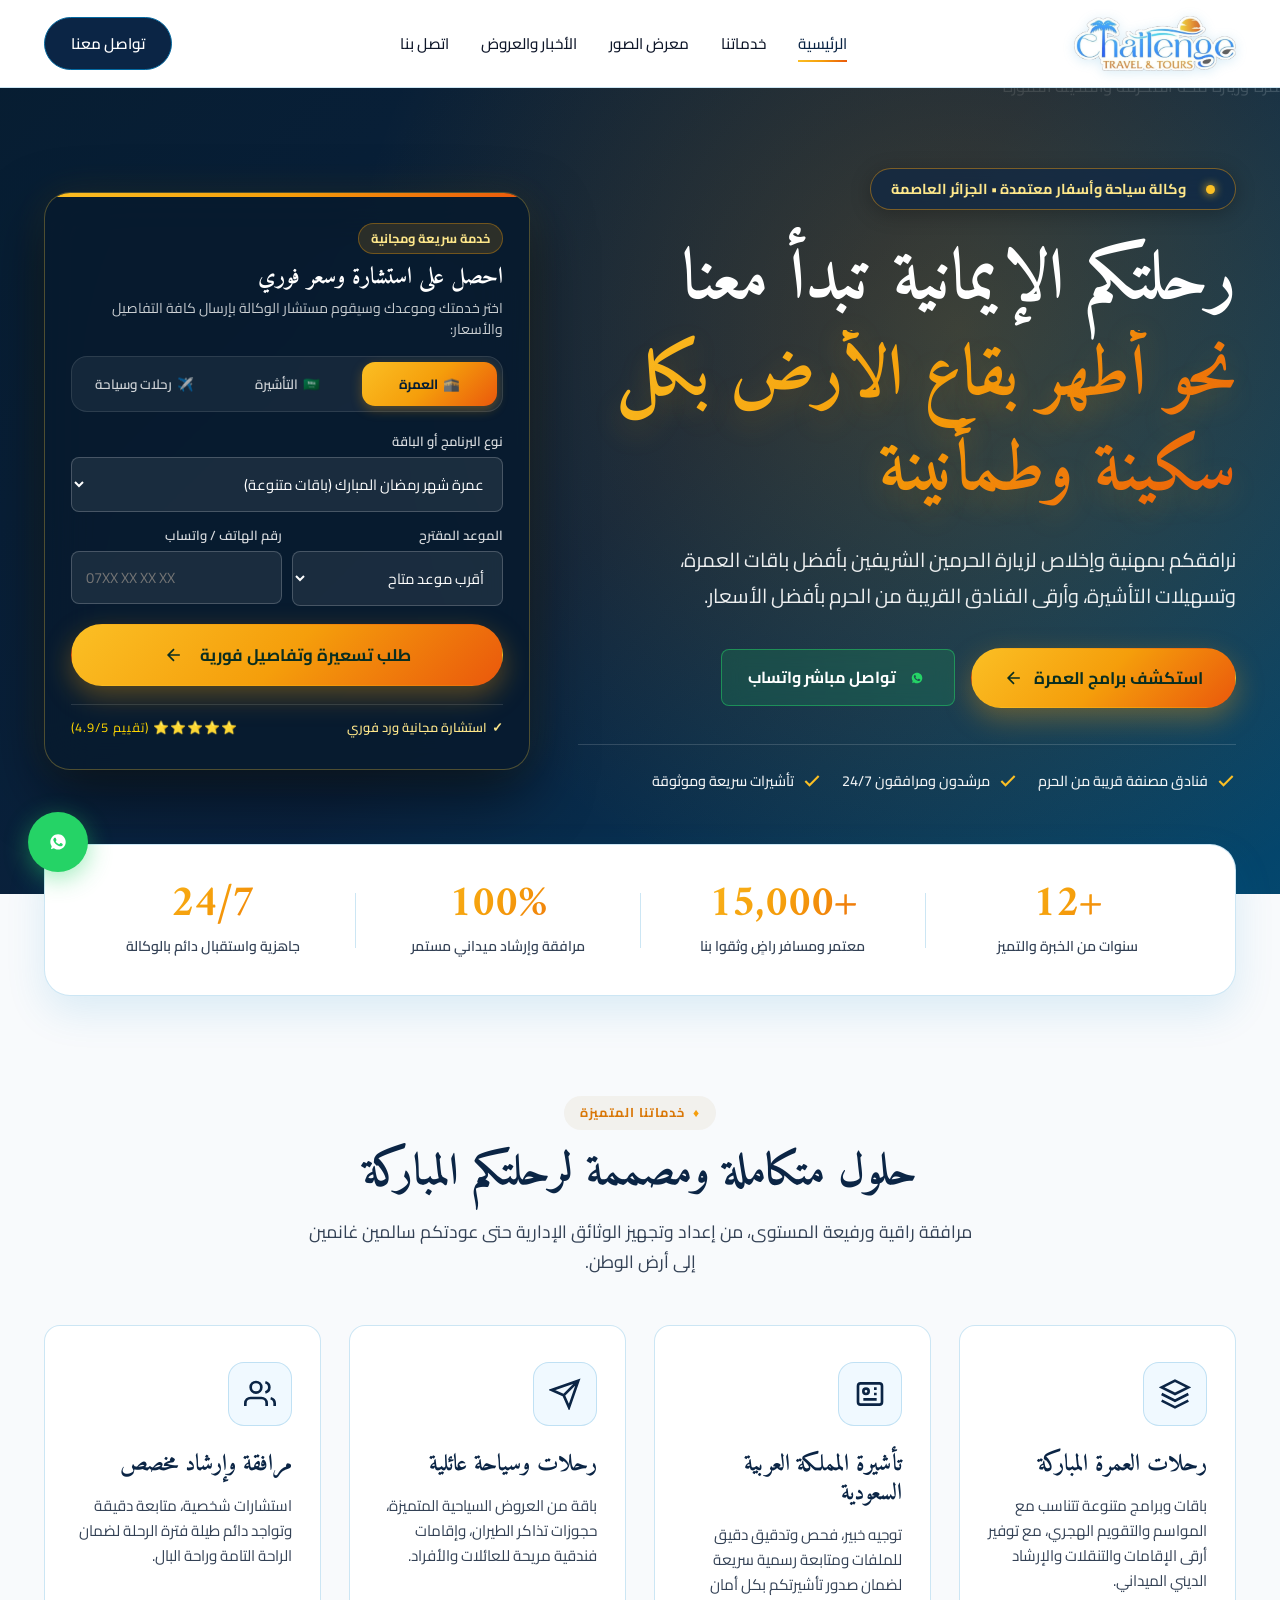
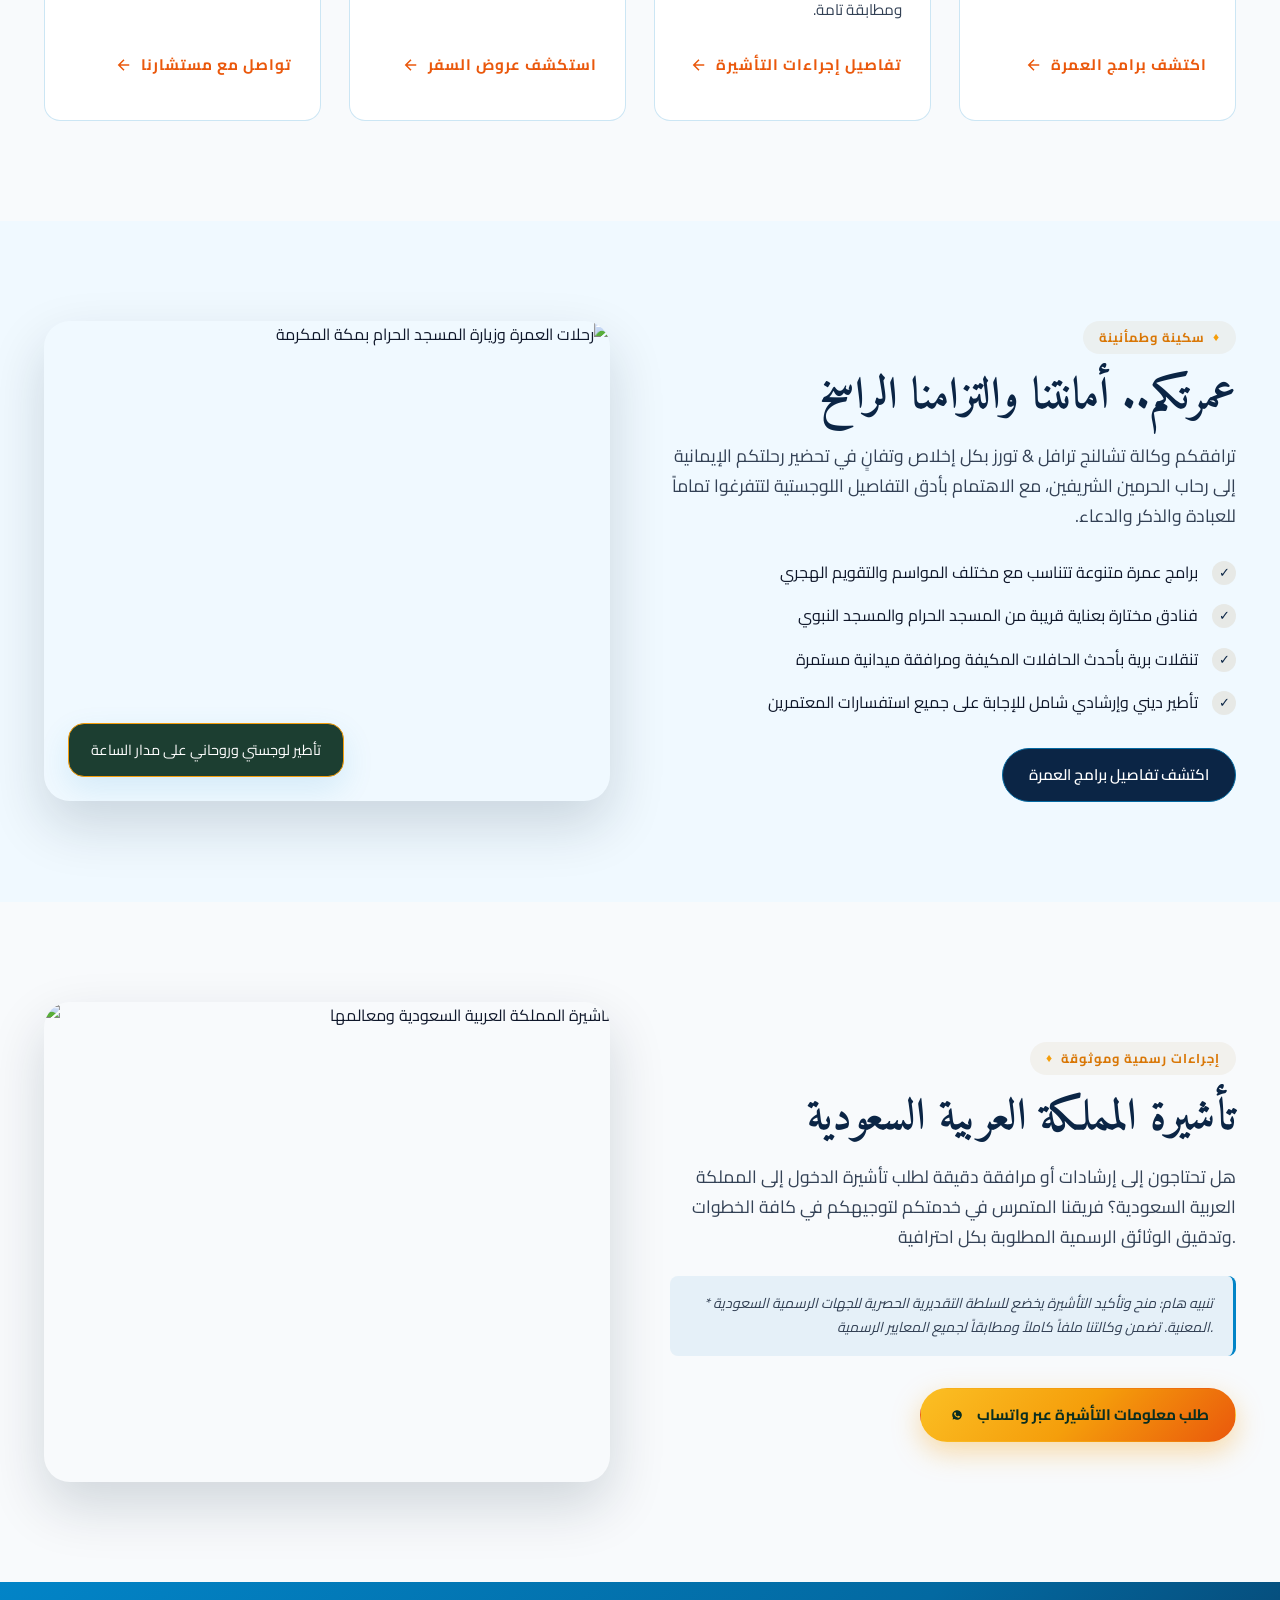
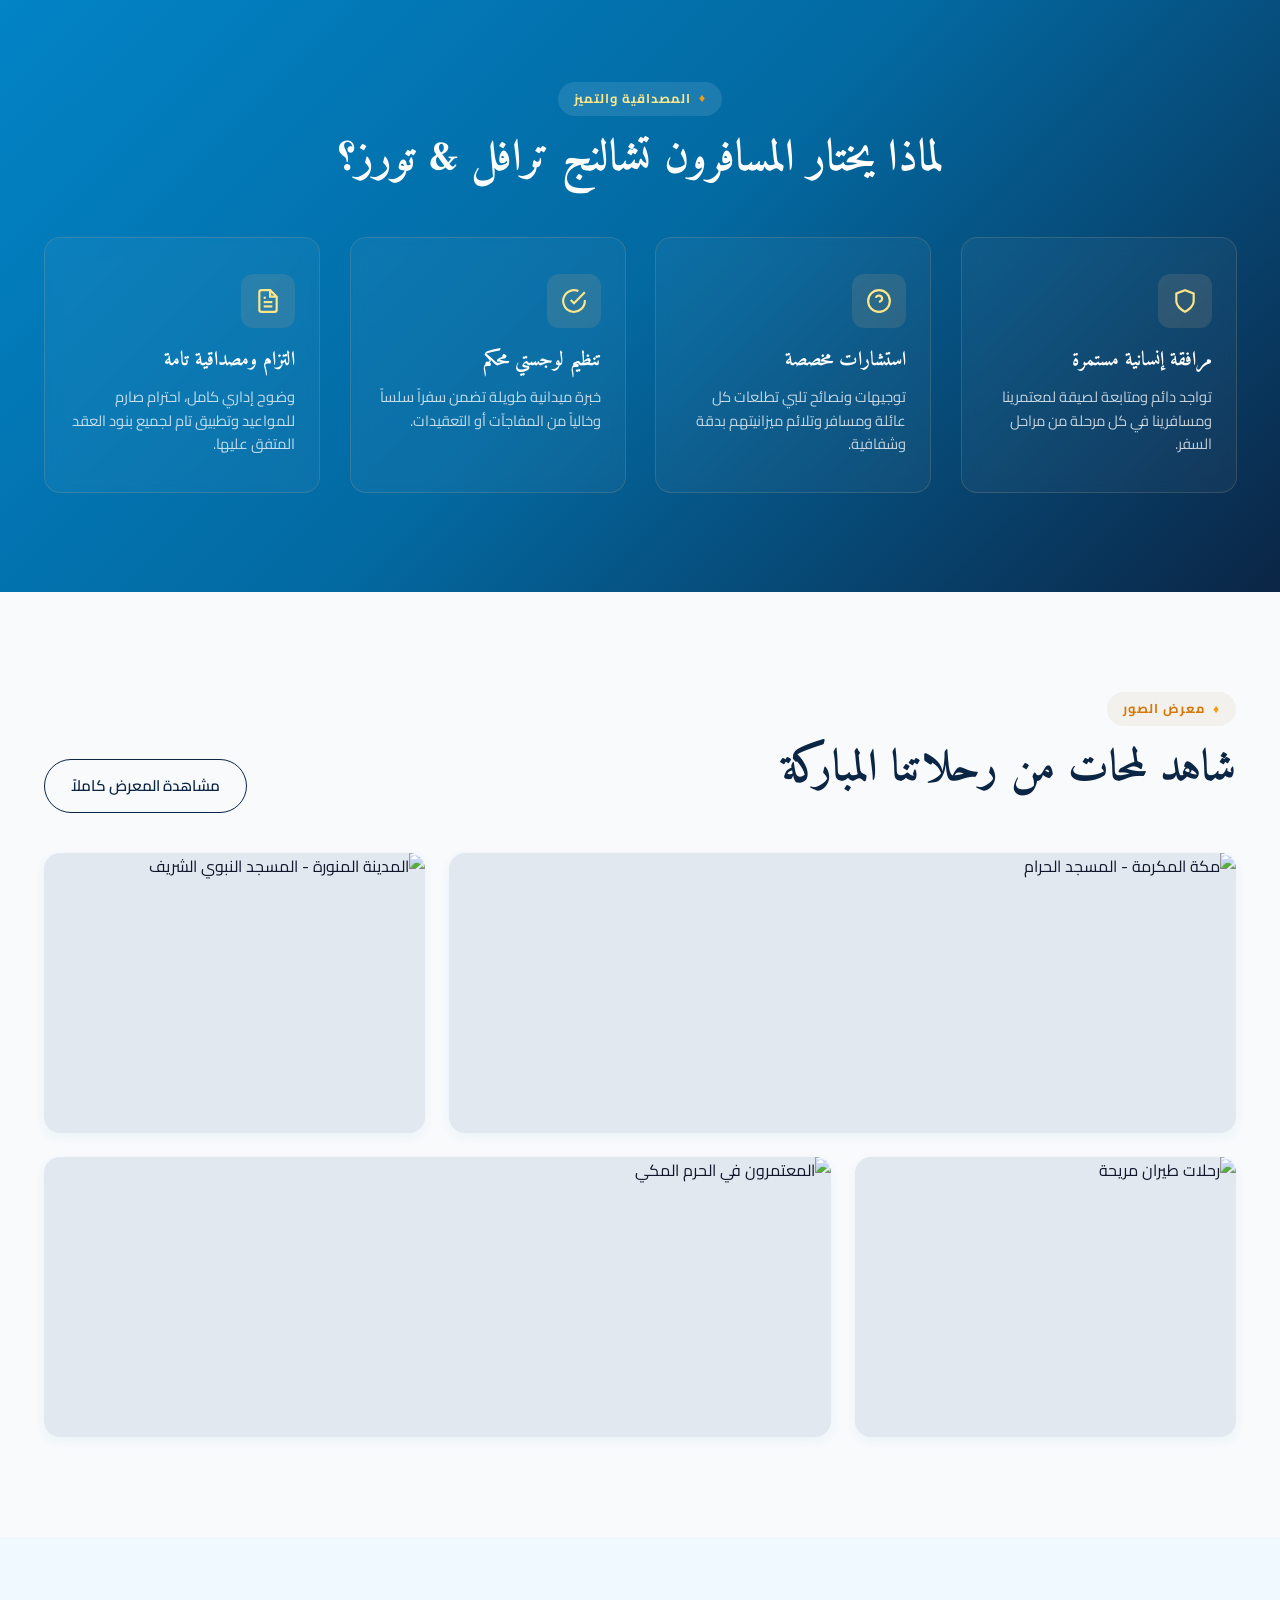
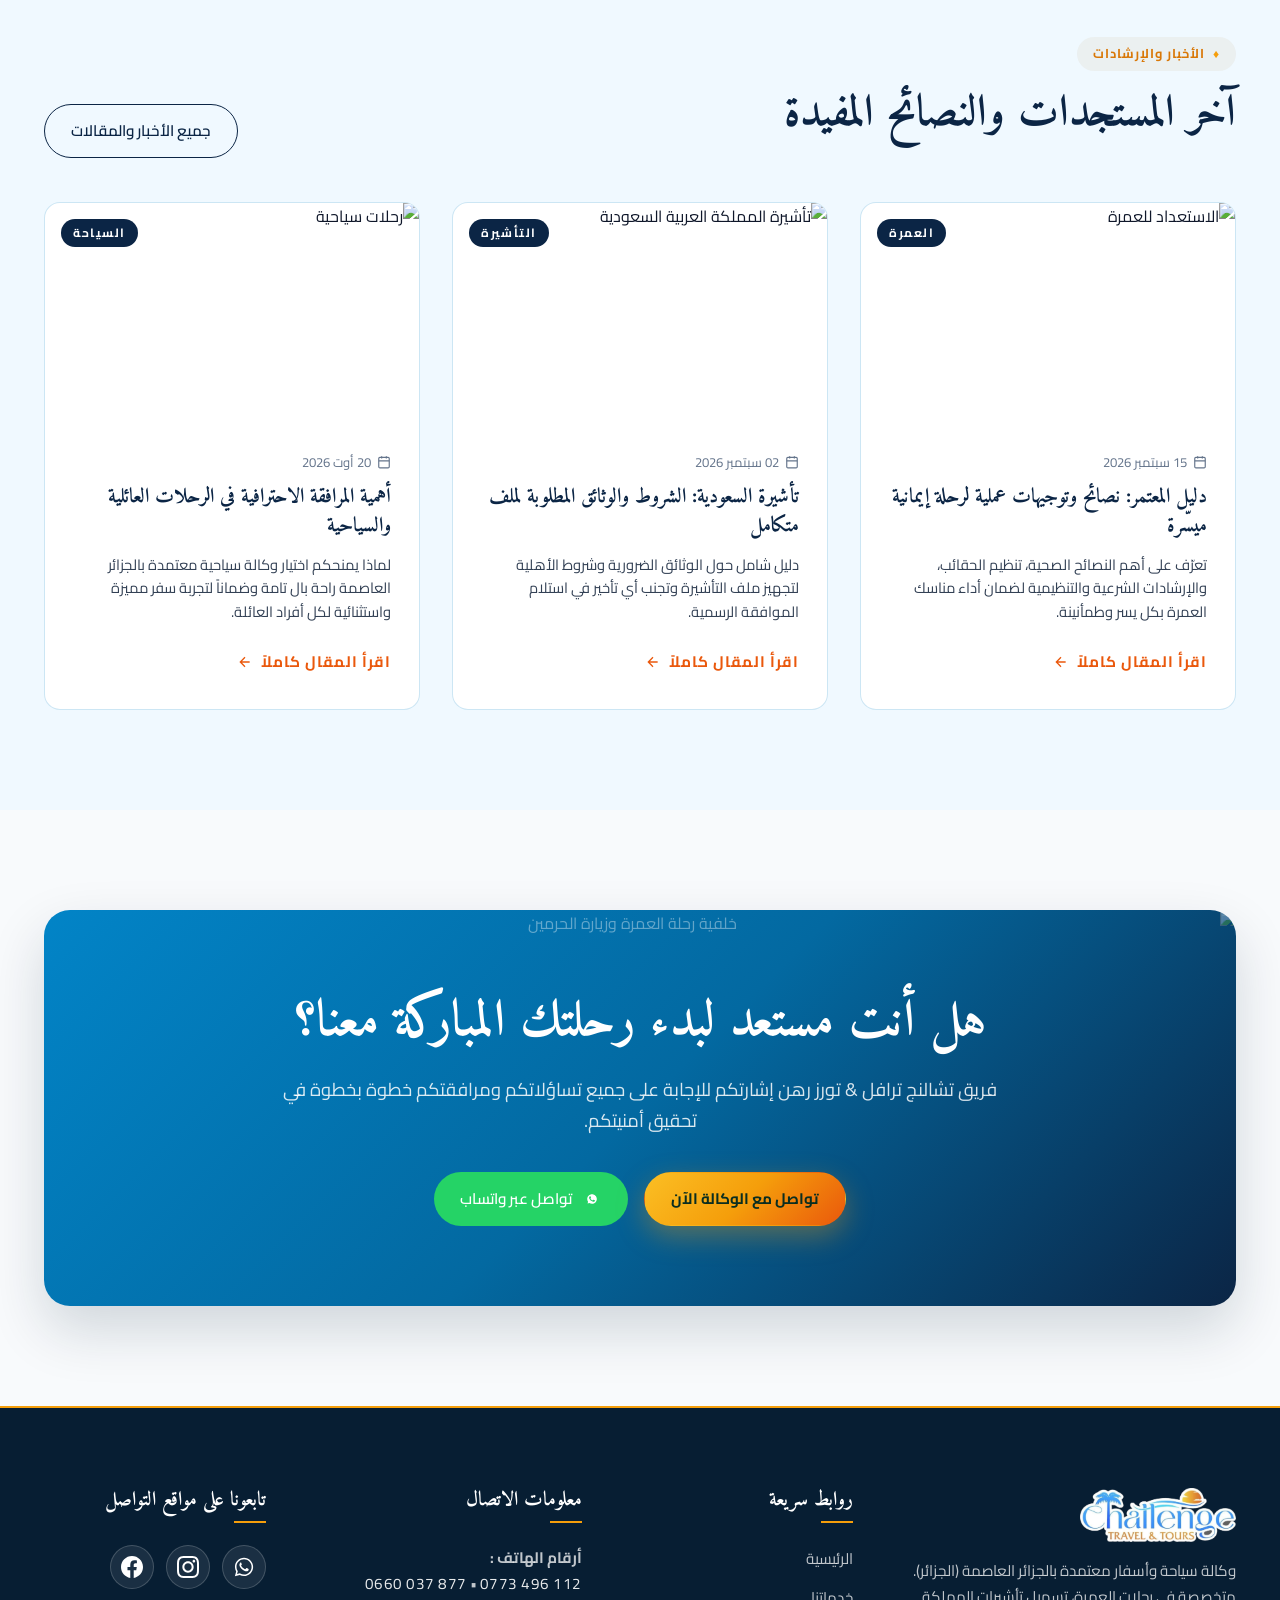
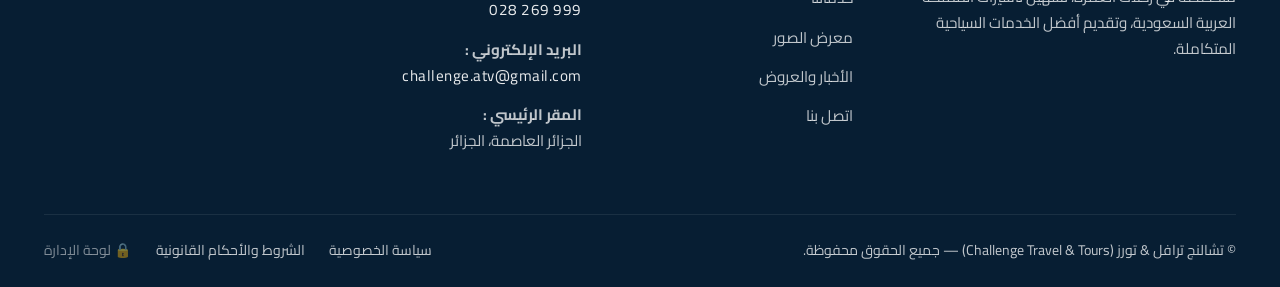
==== index.html @ dd9c31b0 "Deploy Vercel Admin Panel (/admin, /wp-admin) with real-time content synchronization" ====
<!DOCTYPE html>
<html lang="ar" dir="rtl">
<head>
  <meta charset="UTF-8">
  <meta name="viewport" content="width=device-width, initial-scale=1.0">
  <title>تشالنج ترافل & تورز — وكالة سياحة وأسفار بالجزائر العاصمة | برامج العمرة وتأشيرات السعودية</title>
  <meta name="description" content="تشالنج ترافل & تورز : وكالة سياحة وأسفار معتمدة بالجزائر العاصمة (الجزائر). مرافقة متميزة في رحلات العمرة، استخراج وتسهيل تأشيرات المملكة العربية السعودية، وحجوزات السفر والسياحة.">
  <meta name="keywords" content="وكالة سياحة وأسفار الجزائر العاصمة, عمرة الجزائر العاصمة, عمرة الجزائر, فيزا السعودية الجزائر, رحلات العمرة, الحرمين الشريفين, مكة والمدينة">
  
  <!-- Favicon -->
  <link rel="icon" type="image/png" sizes="32x32" href="assets/images/favicon-32.png?v=2">
  <link rel="icon" type="image/png" sizes="192x192" href="assets/images/favicon-192.png?v=2">
  <link rel="icon" type="image/svg+xml" href="assets/images/favicon.svg?v=2">
  <link rel="apple-touch-icon" href="assets/images/apple-touch-icon.png?v=2">
  
  <!-- Open Graph / Meta Social -->
  <meta property="og:type" content="website">
  <meta property="og:title" content="تشالنج ترافل & تورز — وكالة سياحة وأسفار بالجزائر العاصمة | عمرة وتأشيرات">
  <meta property="og:description" content="عمرة مريحة، تأشيرات المملكة العربية السعودية، وحجوزات سفر متكاملة مع مرافقة احترافية وأسعار تنافسية.">
  <meta property="og:image" content="assets/images/logo.png">
  <meta property="og:locale" content="ar_DZ">
  
  <!-- CSS Stylesheet -->
  <link rel="stylesheet" href="assets/css/style.css">

  <!-- Schema.org Structured Data -->
  <script type="application/ld+json">
  {
    "@context": "https://schema.org",
    "@type": "TravelAgency",
    "name": "Challenge Travel & Tours — تشالنج ترافل & تورز",
    "image": "assets/images/logo.png",
    "email": "challenge.atv@gmail.com",
    "telephone": ["+213773496112", "+213660037877", "+21328269999"],
    "address": {
      "@type": "PostalAddress",
      "addressLocality": "الجزائر العاصمة - Alger",
      "addressCountry": "DZ"
    },
    "sameAs": [
      "https://www.facebook.com/Challengetravelandtours",
      "https://www.instagram.com/challenge_travel_medea/"
    ],
    "description": "وكالة سياحة وأسفار بالجزائر العاصمة متخصصة في رحلات العمرة، تأشيرة السعودية والخدمات السياحية المتكاملة."
  }
  </script>
</head>
<body>

  <!-- HEADER STICKY RESPONSIVE (100% ARABE) -->
  <header class="site-header" id="siteHeader">
    <div class="container header-inner">
      <a href="index.html" class="logo-wrapper" aria-label="تشالنج ترافل & تورز - الصفحة الرئيسية">
        <img src="assets/images/logo.png" alt="تشالنج ترافل & تورز" class="logo-img">
      </a>

      <!-- Desktop Nav -->
      <nav class="nav-desktop" aria-label="القائمة الرئيسية">
        <a href="index.html" class="nav-link active">الرئيسية</a>
        <a href="services.html" class="nav-link">خدماتنا</a>
        <a href="galerie.html" class="nav-link">معرض الصور</a>
        <a href="actualites.html" class="nav-link">الأخبار والعروض</a>
        <a href="contact.html" class="nav-link">اتصل بنا</a>
      </nav>

      <!-- Header Actions: CTA -->
      <div class="header-actions">
        <a href="contact.html" class="btn btn-primary">تواصل معنا</a>

        <!-- Burger Toggle Mobile -->
        <button class="burger-btn" aria-label="فتح القائمة" aria-expanded="false">
          <span></span>
          <span></span>
          <span></span>
        </button>
      </div>
    </div>
  </header>

  <!-- MOBILE DRAWER MENU -->
  <aside class="mobile-drawer" aria-label="قائمة الهاتف">
    <ul class="mobile-nav-list">
      <li><a href="index.html" class="mobile-nav-link active">الرئيسية</a></li>
      <li><a href="services.html" class="mobile-nav-link">خدماتنا</a></li>
      <li><a href="galerie.html" class="mobile-nav-link">معرض الصور</a></li>
      <li><a href="actualites.html" class="mobile-nav-link">الأخبار والعروض</a></li>
      <li><a href="contact.html" class="mobile-nav-link">اتصل بنا</a></li>
    </ul>

    <div class="mobile-drawer-footer">
      <a href="contact.html" class="btn btn-gold">طلب استشارة مجانية</a>
      <a href="tel:0773496112" class="btn btn-outline">
        <svg width="18" height="18" viewBox="0 0 24 24" fill="none" stroke="currentColor" stroke-width="2"><path d="M22 16.92v3a2 2 0 0 1-2.18 2 19.79 19.79 0 0 1-8.63-3.07 19.5 19.5 0 0 1-6-6 19.79 19.79 0 0 1-3.07-8.67A2 2 0 0 1 4.11 2h3a2 2 0 0 1 2 1.72 12.84 12.84 0 0 0 .7 2.81 2 2 0 0 1-.45 2.11L8.09 9.91a16 16 0 0 0 6 6l1.27-1.27a2 2 0 0 1 2.11-.45 12.84 12.84 0 0 0 2.81.7A2 2 0 0 1 22 16.92z"/></svg>
        0773 496 112
      </a>
    </div>
  </aside>

  <!-- HERO SECTION SPECTACULAIRE ET ATTRAYANT (100% ARABE) -->
  <section class="hero-section">
    <img src="https://images.unsplash.com/photo-1591604129939-f1efa4d9f7fa?auto=format&fit=crop&w=2000&q=85" alt="عمرة وزيارة مكة المكرمة والمدينة المنورة" class="hero-bg">
    <div class="hero-overlay"></div>
    <div class="container">
      <div class="hero-grid">
        
        <!-- Colonne Texte & Présentation (Droite en RTL) -->
        <div class="hero-content-col">
          <div class="hero-badge">
            <span class="badge-dot"></span>
            <span>وكالة سياحة وأسفار معتمدة • الجزائر العاصمة</span>
          </div>

          <h1 class="hero-title">
            رحلتكم الإيمانية تبدأ معنا<br>
            <span class="hero-title-accent">نحو أطهر بقاع الأرض بكل سكينة وطمأنينة</span>
          </h1>

          <p class="hero-subtitle">
            نرافقكم بمهنية وإخلاص لزيارة الحرمين الشريفين بأفضل باقات العمرة، وتسهيلات التأشيرة، وأرقى الفنادق القريبة من الحرم بأفضل الأسعار.
          </p>

          <div class="hero-cta-group">
            <a href="#omraHighlight" class="btn btn-gold" style="font-size: 1.05rem; padding: 15px 32px;">
              <span>استكشف برامج العمرة</span>
              <svg width="20" height="20" viewBox="0 0 24 24" fill="none" stroke="currentColor" stroke-width="2" style="transform: rotate(180deg);"><path d="M5 12h14M12 5l7 7-7 7"/></svg>
            </a>
            
            <a href="https://wa.me/213773496112?text=%D8%A7%D9%84%D8%B3%D9%84%D8%A7%D9%85%20%D8%B9%D9%84%D9%8A%D9%83%D9%85%D8%8C%20%D8%A3%D8%B1%D8%BA%D8%A8%20%D9%81%D9%8A%20%D8%A7%D9%84%D8%A7%D8%B3%D8%AA%D9%81%D8%B3%D8%A7%D8%B1%20%D8%B9%D9%86%20%D8%B9%D8%B1%D9%88%D8%B6%20%D9%88%D8%A8%D8%B1%D8%A7%D9%85%D8%AC%20%D8%A7%D9%84%D8%B9%D9%85%D8%B1%D8%A9" target="_blank" rel="noopener" class="btn-whatsapp-elegant">
              <svg width="22" height="22" viewBox="0 0 24 24" fill="currentColor"><path d="M12.031 6.172c-3.181 0-5.767 2.586-5.768 5.766-.001 1.298.38 2.27 1.019 3.287l-.582 2.128 2.182-.573c.978.58 1.911.928 3.145.929 3.178 0 5.767-2.587 5.768-5.766.001-3.187-2.575-5.77-5.764-5.771zm3.392 8.244c-.144.405-.837.774-1.17.824-.299.045-.677.063-1.092-.069-.252-.08-.575-.187-.988-.365-1.739-.751-2.874-2.502-2.961-2.617-.087-.116-.708-.94-.708-1.793s.448-1.273.607-1.446c.159-.173.346-.217.462-.217l.332.007c.107.005.249-.041.39.298.144.347.491 1.2.534 1.287.043.087.072.188.014.304-.058.116-.087.188-.173.289l-.26.304c-.087.086-.177.18-.076.354.101.174.449.741.964 1.201.662.591 1.221.774 1.394.86.174.086.275.072.376-.043.101-.116.433-.506.549-.68.116-.173.231-.144.39-.086s1.011.477 1.184.564.289.13.332.202c.043.073.043.419-.101.824z"/></svg>
              <span>تواصل مباشر واتساب</span>
            </a>
          </div>

          <!-- مزايا فورية في الهيرو -->
          <div class="hero-features-row">
            <div class="hero-feature-item">
              <svg width="20" height="20" viewBox="0 0 24 24" fill="none" stroke="currentColor" stroke-width="2.5"><polyline points="20 6 9 17 4 12"/></svg>
              <span>فنادق مصنفة قريبة من الحرم</span>
            </div>
            <div class="hero-feature-item">
              <svg width="20" height="20" viewBox="0 0 24 24" fill="none" stroke="currentColor" stroke-width="2.5"><polyline points="20 6 9 17 4 12"/></svg>
              <span>مرشدون ومرافقون 24/7</span>
            </div>
            <div class="hero-feature-item">
              <svg width="20" height="20" viewBox="0 0 24 24" fill="none" stroke="currentColor" stroke-width="2.5"><polyline points="20 6 9 17 4 12"/></svg>
              <span>تأشيرات سريعة وموثوقة</span>
            </div>
          </div>
        </div>

        <!-- Colonne Carte Interactive & Utile (Gauche en RTL) -->
        <div class="hero-card-col">
          <div class="hero-card-booking">
            <div class="hero-card-header">
              <span class="hero-card-badge">خدمة سريعة ومجانية</span>
              <h3 class="hero-card-title">احصل على استشارة وسعر فوري</h3>
              <p class="hero-card-desc">اختر خدمتك وموعدك وسيقوم مستشار الوكالة بإرسال كافة التفاصيل والأسعار:</p>
            </div>

            <!-- Onglets de Services (Pills) -->
            <div class="hero-service-tabs" role="tablist">
              <button type="button" class="hero-tab-pill active" data-service="omra">
                <span>🕋</span> العمرة
              </button>
              <button type="button" class="hero-tab-pill" data-service="visa">
                <span>🇸🇦</span> التأشيرة
              </button>
              <button type="button" class="hero-tab-pill" data-service="travel">
                <span>✈️</span> رحلات وسياحة
              </button>
            </div>

            <!-- Formulaire Interactif et Utile -->
            <div class="hero-form-fields">
              <div class="hero-field-group">
                <label for="heroPackageSelect">نوع البرنامج أو الباقة</label>
                <select id="heroPackageSelect" class="hero-field-select">
                  <option value="عمرة شهر رمضان المبارك">عمرة شهر رمضان المبارك (باقات متنوعة)</option>
                  <option value="عمرة رجب وشعبان">عمرة رجب وشعبان (المولد والمناسبات)</option>
                  <option value="عمرة اقتصادية مباشرة">عمرة اقتصادية مباشرة ومريحة</option>
                  <option value="عمرة VIP فنادق 5 نجوم">عمرة VIP فنادق 5 نجوم مطلة على الحرم</option>
                </select>
              </div>

              <div class="hero-fields-row">
                <div class="hero-field-group">
                  <label for="heroPeriodSelect">الموعد المقترح</label>
                  <select id="heroPeriodSelect" class="hero-field-select">
                    <option value="أقرب رحلة متاحة">أقرب موعد متاح</option>
                    <option value="خلال هذا الشهر">خلال هذا الشهر</option>
                    <option value="الشهر القادم">الشهر القادم</option>
                    <option value="تاريخ مخصص">تاريخ مخصص لاحقاً</option>
                  </select>
                </div>

                <div class="hero-field-group">
                  <label for="heroPhoneInput">رقم الهاتف / واتساب</label>
                  <input type="tel" id="heroPhoneInput" class="hero-field-input" placeholder="07XX XX XX XX" dir="ltr">
                </div>
              </div>

              <button type="button" id="heroSubmitBtn" class="btn btn-gold" style="width: 100%; font-size: 1.05rem; padding: 14px; font-weight: 700; margin-top: 6px;">
                <span>طلب تسعيرة وتفاصيل فورية</span>
                <svg width="20" height="20" viewBox="0 0 24 24" fill="none" stroke="currentColor" stroke-width="2" style="transform: rotate(180deg); margin-right: 6px;"><path d="M5 12h14M12 5l7 7-7 7"/></svg>
              </button>
            </div>

            <!-- Garanties de confiance -->
            <div class="hero-guarantee-strip">
              <div class="hero-guarantee-item">
                <span>✓</span> استشارة مجانية ورد فوري
              </div>
              <div class="hero-guarantee-stars">
                ⭐⭐⭐⭐⭐ <span>(تقييم 4.9/5)</span>
              </div>
            </div>
          </div>
        </div>

      </div>
    </div>
  </section>

  <!-- BANDEAU STATISTIQUES DYNAMIQUE -->
  <div class="container" style="position: relative; z-index: 10;">
    <div class="stats-strip reveal">
      <div class="stat-item">
        <div class="stat-number" data-target="12" data-prefix="+">0</div>
        <div class="stat-label">سنوات من الخبرة والتميز</div>
      </div>
      <div class="stat-item">
        <div class="stat-number" data-target="15000" data-prefix="+">0</div>
        <div class="stat-label">معتمر ومسافر راضٍ وثقوا بنا</div>
      </div>
      <div class="stat-item">
        <div class="stat-number" data-target="100" data-suffix="%">0</div>
        <div class="stat-label">مرافقة وإرشاد ميداني مستمر</div>
      </div>
      <div class="stat-item">
        <div class="stat-number" data-target="24" data-suffix="/7">0</div>
        <div class="stat-label">جاهزية واستقبال دائم بالوكالة</div>
      </div>
    </div>
  </div>

  <!-- SECTION NOS SERVICES -->
  <section class="section-py" id="servicesSection">
    <div class="container">
      <div style="text-align: center; max-width: 720px; margin: 0 auto;">
        <span class="heading-tag">خدماتنا المتميزة</span>
        <h2 class="section-title">حلول متكاملة ومصممة لرحلتكم المباركة</h2>
        <p class="section-desc" style="margin: 0 auto;">
          مرافقة راقية ورفيعة المستوى، من إعداد وتجهيز الوثائق الإدارية حتى عودتكم سالمين غانمين إلى أرض الوطن.
        </p>
      </div>

      <div class="services-grid">
        <!-- Carte 1 : Omra -->
        <article class="service-card">
          <div class="service-icon-box">
            <svg width="32" height="32" viewBox="0 0 24 24" fill="none" stroke="currentColor" stroke-width="2"><path d="M12 2L2 7l10 5 10-5-10-5zM2 17l10 5 10-5M2 12l10 5 10-5"/></svg>
          </div>
          <h3 class="service-title">رحلات العمرة المباركة</h3>
          <p class="service-desc">
            باقات وبرامج متنوعة تتناسب مع المواسم والتقويم الهجري، مع توفير أرقى الإقامات والتنقلات والإرشاد الديني الميداني.
          </p>
          <a href="services.html#omra" class="service-link">
            <span>اكتشف برامج العمرة</span>
            <svg width="18" height="18" viewBox="0 0 24 24" fill="none" stroke="currentColor" stroke-width="2" style="transform: rotate(180deg);"><path d="M5 12h14M12 5l7 7-7 7"/></svg>
          </a>
        </article>

        <!-- Carte 2 : Visa Arabie Saoudite -->
        <article class="service-card">
          <div class="service-icon-box">
            <svg width="32" height="32" viewBox="0 0 24 24" fill="none" stroke="currentColor" stroke-width="2"><rect x="3" y="4" width="18" height="16" rx="2"/><circle cx="9" cy="10" r="2"/><line x1="15" y1="8" x2="17" y2="8"/><line x1="15" y1="12" x2="17" y2="12"/><line x1="7" y1="16" x2="17" y2="16"/></svg>
          </div>
          <h3 class="service-title">تأشيرة المملكة العربية السعودية</h3>
          <p class="service-desc">
            توجيه خبير، فحص وتدقيق دقيق للملفات ومتابعة رسمية سريعة لضمان صدور تأشيرتكم بكل أمان ومطابقة تامة.
          </p>
          <a href="services.html#visa" class="service-link">
            <span>تفاصيل إجراءات التأشيرة</span>
            <svg width="18" height="18" viewBox="0 0 24 24" fill="none" stroke="currentColor" stroke-width="2" style="transform: rotate(180deg);"><path d="M5 12h14M12 5l7 7-7 7"/></svg>
          </a>
        </article>

        <!-- Carte 3 : Voyages -->
        <article class="service-card">
          <div class="service-icon-box">
            <svg width="32" height="32" viewBox="0 0 24 24" fill="none" stroke="currentColor" stroke-width="2"><path d="M22 2L11 13M22 2l-7 20-4-9-9-4 20-7z"/></svg>
          </div>
          <h3 class="service-title">رحلات وسياحة عائلية</h3>
          <p class="service-desc">
            باقة من العروض السياحية المتميزة، حجوزات تذاكر الطيران، وإقامات فندقية مريحة للعائلات والأفراد.
          </p>
          <a href="services.html#voyages" class="service-link">
            <span>استكشف عروض السفر</span>
            <svg width="18" height="18" viewBox="0 0 24 24" fill="none" stroke="currentColor" stroke-width="2" style="transform: rotate(180deg);"><path d="M5 12h14M12 5l7 7-7 7"/></svg>
          </a>
        </article>

        <!-- Carte 4 : Accompagnement -->
        <article class="service-card">
          <div class="service-icon-box">
            <svg width="32" height="32" viewBox="0 0 24 24" fill="none" stroke="currentColor" stroke-width="2"><path d="M17 21v-2a4 4 0 0 0-4-4H5a4 4 0 0 0-4 4v2"/><circle cx="9" cy="7" r="4"/><path d="M23 21v-2a4 4 0 0 0-3-3.87M16 3.13a4 4 0 0 1 0 7.75"/></svg>
          </div>
          <h3 class="service-title">مرافقة وإرشاد مخصص</h3>
          <p class="service-desc">
            استشارات شخصية، متابعة دقيقة وتواجد دائم طيلة فترة الرحلة لضمان الراحة التامة وراحة البال.
          </p>
          <a href="contact.html" class="service-link">
            <span>تواصل مع مستشارنا</span>
            <svg width="18" height="18" viewBox="0 0 24 24" fill="none" stroke="currentColor" stroke-width="2" style="transform: rotate(180deg);"><path d="M5 12h14M12 5l7 7-7 7"/></svg>
          </a>
        </article>
      </div>
    </div>
  </section>

  <!-- SECTION OMRA DÉDIÉE -->
  <section class="section-py" style="background-color: var(--bg-cream);" id="omraHighlight">
    <div class="container">
      <div class="feature-split">
        <div class="feature-content">
          <span class="heading-tag">سكينة وطمأنينة</span>
          <h2 class="section-title">عمرتكم.. أمانتنا والتزامنا الراسخ</h2>
          <p class="section-desc">
            ترافقكم وكالة تشالنج ترافل & تورز بكل إخلاص وتفانٍ في تحضير رحلتكم الإيمانية إلى رحاب الحرمين الشريفين، مع الاهتمام بأدق التفاصيل اللوجستية لتتفرغوا تماماً للعبادة والذكر والدعاء.
          </p>
          <div class="feature-list">
            <div class="feature-item">
              <div class="feature-item-icon">✓</div>
              <span>برامج عمرة متنوعة تتناسب مع مختلف المواسم والتقويم الهجري</span>
            </div>
            <div class="feature-item">
              <div class="feature-item-icon">✓</div>
              <span>فنادق مختارة بعناية قريبة من المسجد الحرام والمسجد النبوي</span>
            </div>
            <div class="feature-item">
              <div class="feature-item-icon">✓</div>
              <span>تنقلات برية بأحدث الحافلات المكيفة ومرافقة ميدانية مستمرة</span>
            </div>
            <div class="feature-item">
              <div class="feature-item-icon">✓</div>
              <span>تأطير ديني وإرشادي شامل للإجابة على جميع استفسارات المعتمرين</span>
            </div>
          </div>
          <div style="margin-top: 32px;">
            <a href="services.html#omra" class="btn btn-primary">اكتشف تفاصيل برامج العمرة</a>
          </div>
        </div>

        <div class="feature-img-wrapper">
          <img src="https://images.unsplash.com/photo-1591604129939-f1efa4d9f7fa?auto=format&fit=crop&w=1200&q=85" alt="رحلات العمرة وزيارة المسجد الحرام بمكة المكرمة" class="feature-img">
          <div class="feature-badge-floating">
            تأطير لوجستي وروحاني على مدار الساعة
          </div>
        </div>
      </div>
    </div>
  </section>

  <!-- SECTION VISA ARABIE SAOUDITE -->
  <section class="section-py" id="visaHighlight">
    <div class="container">
      <div class="feature-split reverse">
        <div class="feature-content">
          <span class="heading-tag">إجراءات رسمية وموثوقة</span>
          <h2 class="section-title">تأشيرة المملكة العربية السعودية</h2>
          <p class="section-desc">
            هل تحتاجون إلى إرشادات أو مرافقة دقيقة لطلب تأشيرة الدخول إلى المملكة العربية السعودية؟ فريقنا المتمرس في خدمتكم لتوجيهكم في كافة الخطوات وتدقيق الوثائق الرسمية المطلوبة بكل احترافية.
          </p>
          
          <div style="margin: 24px 0; padding: 16px 20px; background: rgba(2, 132, 199, 0.08); border-right: 3px solid var(--azure-600); border-radius: var(--radius-sm);">
            <p style="font-size: 0.88rem; color: var(--text-secondary); font-style: italic;">
              * تنبيه هام: منح وتأكيد التأشيرة يخضع للسلطة التقديرية الحصرية للجهات الرسمية السعودية المعنية. تضمن وكالتنا ملفاً كاملاً ومطابقاً لجميع المعايير الرسمية.
            </p>
          </div>

          <div style="margin-top: 32px;">
            <a href="https://wa.me/213773496112?text=%D8%A7%D9%84%D8%B3%D9%84%D8%A7%D9%85%20%D8%B9%D9%84%D9%8A%D9%83%D9%85%D8%8C%20%D8%A3%D8%B1%D8%BA%D8%A8%20%D9%81%D9%8A%20%D8%A7%D9%84%D8%A7%D8%B3%D8%AA%D9%81%D8%B3%D8%A7%D8%B1%20%D8%B9%D9%86%20%D8%AA%D8%A3%D8%B4%D9%8A%D8%B1%D8%A9%20%D8%A7%D9%84%D9%85%D9%85%D9%84%D9%83%D8%A9%20%D8%A7%D9%84%D8%B9%D8%B1%D8%A8%D9%8A%D8%A9%20%D8%A7%D9%84%D8%B3%D8%B9%D9%88%D8%AF%D9%8A%D8%A9%20%D9%88%D8%A7%D9%84%D9%88%D8%AB%D8%A7%D8%A6%D9%82%20%D8%A7%D9%84%D9%85%D8%B7%D9%84%D9%88%D8%A8%D8%A9" target="_blank" rel="noopener" class="btn btn-gold" style="display: inline-flex; align-items: center; gap: 10px;">
              <svg width="20" height="20" viewBox="0 0 24 24" fill="currentColor"><path d="M12.031 6.172c-3.181 0-5.767 2.586-5.768 5.766-.001 1.298.38 2.27 1.019 3.287l-.582 2.128 2.182-.573c.978.58 1.911.928 3.145.929 3.178 0 5.767-2.587 5.768-5.766.001-3.187-2.575-5.77-5.764-5.771zm3.392 8.244c-.144.405-.837.774-1.17.824-.299.045-.677.063-1.092-.069-.252-.08-.575-.187-.988-.365-1.739-.751-2.874-2.502-2.961-2.617-.087-.116-.708-.94-.708-1.793s.448-1.273.607-1.446c.159-.173.346-.217.462-.217l.332.007c.107.005.249-.041.39.298.144.347.491 1.2.534 1.287.043.087.072.188.014.304-.058.116-.087.188-.173.289l-.26.304c-.087.086-.177.18-.076.354.101.174.449.741.964 1.201.662.591 1.221.774 1.394.86.174.086.275.072.376-.043.101-.116.433-.506.549-.68.116-.173.231-.144.39-.086s1.011.477 1.184.564.289.13.332.202c.043.073.043.419-.101.824z"/></svg>
              <span>طلب معلومات التأشيرة عبر واتساب</span>
            </a>
          </div>
        </div>

        <div class="feature-img-wrapper">
          <img src="https://images.unsplash.com/photo-1580418827493-f2b22c0a76cb?auto=format&fit=crop&w=1000&q=80" alt="تأشيرة المملكة العربية السعودية ومعالمها" class="feature-img">
        </div>
      </div>
    </div>
  </section>

  <!-- SECTION POURQUOI NOUS CHOISIR -->
  <section class="section-py reasons-section">
    <div class="container">
      <div style="text-align: center; max-width: 680px; margin: 0 auto;">
        <span class="heading-tag" style="background: rgba(255,255,255,0.1); color: var(--sun-300);">المصداقية والتميز</span>
        <h2 class="section-title">لماذا يختار المسافرون تشالنج ترافل & تورز؟</h2>
      </div>

      <div class="reasons-grid">
        <div class="reason-card">
          <div class="reason-icon">
            <svg width="26" height="26" viewBox="0 0 24 24" fill="none" stroke="currentColor" stroke-width="2"><path d="M12 22s8-4 8-10V5l-8-3-8 3v7c0 6 8 10 8 10z"/></svg>
          </div>
          <h3>مرافقة إنسانية مستمرة</h3>
          <p>تواجد دائم ومتابعة لصيقة لمعتمرينا ومسافرينا في كل مرحلة من مراحل السفر.</p>
        </div>

        <div class="reason-card">
          <div class="reason-icon">
            <svg width="26" height="26" viewBox="0 0 24 24" fill="none" stroke="currentColor" stroke-width="2"><circle cx="12" cy="12" r="10"/><path d="M9.09 9a3 3 0 0 1 5.83 1c0 2-3 3-3 3M12 17h.01"/></svg>
          </div>
          <h3>استشارات مخصصة</h3>
          <p>توجيهات ونصائح تلبي تطلعات كل عائلة ومسافر وتلائم ميزانيتهم بدقة وشفافية.</p>
        </div>

        <div class="reason-card">
          <div class="reason-icon">
            <svg width="26" height="26" viewBox="0 0 24 24" fill="none" stroke="currentColor" stroke-width="2"><path d="M22 11.08V12a10 10 0 1 1-5.93-9.14"/><polyline points="22 4 12 14.01 9 11.01"/></svg>
          </div>
          <h3>تنظيم لوجستي محكم</h3>
          <p>خبرة ميدانية طويلة تضمن سفراً سلساً وخالياً من المفاجآت أو التعقيدات.</p>
        </div>

        <div class="reason-card">
          <div class="reason-icon">
            <svg width="26" height="26" viewBox="0 0 24 24" fill="none" stroke="currentColor" stroke-width="2"><path d="M14 2H6a2 2 0 0 0-2 2v16a2 2 0 0 0 2 2h12a2 2 0 0 0 2-2V8z"/><polyline points="14 2 14 8 20 8"/><line x1="16" y1="13" x2="8" y2="13"/><line x1="16" y1="17" x2="8" y2="17"/><polyline points="10 9 9 9 8 9"/></svg>
          </div>
          <h3>التزام ومصداقية تامة</h3>
          <p>وضوح إداري كامل، احترام صارم للمواعيد وتطبيق تام لجميع بنود العقد المتفق عليها.</p>
        </div>
      </div>
    </div>
  </section>

  <!-- SECTION GALERIE ACCUEIL -->
  <section class="section-py">
    <div class="container">
      <div style="display: flex; justify-content: space-between; align-items: flex-end; margin-bottom: 40px; flex-wrap: wrap; gap: 20px;">
        <div>
          <span class="heading-tag">معرض الصور</span>
          <h2 class="section-title">شاهد لمحات من رحلاتنا المباركة</h2>
        </div>
        <a href="galerie.html" class="btn btn-outline">مشاهدة المعرض كاملاً</a>
      </div>

      <div class="gallery-grid">
        <div class="gallery-item span-2" data-cat="omra">
          <img src="https://images.unsplash.com/photo-1591604129939-f1efa4d9f7fa?auto=format&fit=crop&w=1200&q=80" alt="مكة المكرمة - المسجد الحرام">
          <div class="gallery-overlay">
            <span class="gallery-caption-cat">العمرة</span>
            <h4 class="gallery-caption-title">الكعبة المشرفة وجموع الطائفين</h4>
          </div>
        </div>

        <div class="gallery-item" data-cat="omra">
          <img src="https://images.unsplash.com/photo-1564769625905-50e93615e769?auto=format&fit=crop&w=800&q=80" alt="المدينة المنورة - المسجد النبوي الشريف">
          <div class="gallery-overlay">
            <span class="gallery-caption-cat">المدينة المنورة</span>
            <h4 class="gallery-caption-title">المسجد النبوي الشريف وقبابه الخضراء</h4>
          </div>
        </div>

        <div class="gallery-item" data-cat="travel">
          <img src="https://images.unsplash.com/photo-1436491865332-7a61a109cc05?auto=format&fit=crop&w=800&q=80" alt="رحلات طيران مريحة">
          <div class="gallery-overlay">
            <span class="gallery-caption-cat">الرحلات</span>
            <h4 class="gallery-caption-title">رحلات جوية مباشرة ومريحة</h4>
          </div>
        </div>

        <div class="gallery-item span-2" data-cat="omra">
          <img src="https://images.unsplash.com/photo-1584551246679-0daf3d275d0f?auto=format&fit=crop&w=1200&q=80" alt="المعتمرون في الحرم المكي">
          <div class="gallery-overlay">
            <span class="gallery-caption-cat">العمرة</span>
            <h4 class="gallery-caption-title">لحظات خشوع وسكينة في رحاب الحرم</h4>
          </div>
        </div>
      </div>
    </div>
  </section>

  <!-- SECTION ACTUALITÉS ACCUEIL -->
  <section class="section-py" style="background-color: var(--bg-cream);">
    <div class="container">
      <div style="display: flex; justify-content: space-between; align-items: flex-end; margin-bottom: 30px; flex-wrap: wrap; gap: 20px;">
        <div>
          <span class="heading-tag">الأخبار والإرشادات</span>
          <h2 class="section-title">آخر المستجدات والنصائح المفيدة</h2>
        </div>
        <a href="actualites.html" class="btn btn-outline">جميع الأخبار والمقالات</a>
      </div>

      <div class="news-grid">
        <!-- Article 1 -->
        <article class="news-card">
          <div class="news-thumb-wrapper">
            <img src="https://images.unsplash.com/photo-1591604129939-f1efa4d9f7fa?auto=format&fit=crop&w=600&q=80" alt="الاستعداد للعمرة" class="news-thumb">
            <span class="news-badge">العمرة</span>
          </div>
          <div class="news-body">
            <div class="news-date">
              <svg width="14" height="14" viewBox="0 0 24 24" fill="none" stroke="currentColor" stroke-width="2"><rect x="3" y="4" width="18" height="18" rx="2" ry="2"/><line x1="16" y1="2" x2="16" y2="6"/><line x1="8" y1="2" x2="8" y2="6"/><line x1="3" y1="10" x2="21" y2="10"/></svg>
              <span>15 سبتمبر 2026</span>
            </div>
            <h3 class="news-title">دليل المعتمر: نصائح وتوجيهات عملية لرحلة إيمانية ميسّرة</h3>
            <p class="news-excerpt">
              تعرّف على أهم النصائح الصحية، تنظيم الحقائب، والإرشادات الشرعية والتنظيمية لضمان أداء مناسك العمرة بكل يسر وطمأنينة.
            </p>
            <a href="actualites.html" class="service-link">
              <span>اقرأ المقال كاملاً</span>
              <svg width="16" height="16" viewBox="0 0 24 24" fill="none" stroke="currentColor" stroke-width="2" style="transform: rotate(180deg);"><path d="M5 12h14M12 5l7 7-7 7"/></svg>
            </a>
          </div>
        </article>

        <!-- Article 2 -->
        <article class="news-card">
          <div class="news-thumb-wrapper">
            <img src="https://images.unsplash.com/photo-1580418827493-f2b22c0a76cb?auto=format&fit=crop&w=600&q=80" alt="تأشيرة المملكة العربية السعودية" class="news-thumb">
            <span class="news-badge">التأشيرة</span>
          </div>
          <div class="news-body">
            <div class="news-date">
              <svg width="14" height="14" viewBox="0 0 24 24" fill="none" stroke="currentColor" stroke-width="2"><rect x="3" y="4" width="18" height="18" rx="2" ry="2"/><line x1="16" y1="2" x2="16" y2="6"/><line x1="8" y1="2" x2="8" y2="6"/><line x1="3" y1="10" x2="21" y2="10"/></svg>
              <span>02 سبتمبر 2026</span>
            </div>
            <h3 class="news-title">تأشيرة السعودية: الشروط والوثائق المطلوبة لملف متكامل</h3>
            <p class="news-excerpt">
              دليل شامل حول الوثائق الضرورية وشروط الأهلية لتجهيز ملف التأشيرة وتجنب أي تأخير في استلام الموافقة الرسمية.
            </p>
            <a href="actualites.html" class="service-link">
              <span>اقرأ المقال كاملاً</span>
              <svg width="16" height="16" viewBox="0 0 24 24" fill="none" stroke="currentColor" stroke-width="2" style="transform: rotate(180deg);"><path d="M5 12h14M12 5l7 7-7 7"/></svg>
            </a>
          </div>
        </article>

        <!-- Article 3 -->
        <article class="news-card">
          <div class="news-thumb-wrapper">
            <img src="https://images.unsplash.com/photo-1436491865332-7a61a109cc05?auto=format&fit=crop&w=600&q=80" alt="رحلات سياحية" class="news-thumb">
            <span class="news-badge">السياحة</span>
          </div>
          <div class="news-body">
            <div class="news-date">
              <svg width="14" height="14" viewBox="0 0 24 24" fill="none" stroke="currentColor" stroke-width="2"><rect x="3" y="4" width="18" height="18" rx="2" ry="2"/><line x1="16" y1="2" x2="16" y2="6"/><line x1="8" y1="2" x2="8" y2="6"/><line x1="3" y1="10" x2="21" y2="10"/></svg>
              <span>20 أوت 2026</span>
            </div>
            <h3 class="news-title">أهمية المرافقة الاحترافية في الرحلات العائلية والسياحية</h3>
            <p class="news-excerpt">
              لماذا يمنحكم اختيار وكالة سياحية معتمدة بالجزائر العاصمة راحة بال تامة وضماناً لتجربة سفر مميزة واستثنائية لكل أفراد العائلة.
            </p>
            <a href="actualites.html" class="service-link">
              <span>اقرأ المقال كاملاً</span>
              <svg width="16" height="16" viewBox="0 0 24 24" fill="none" stroke="currentColor" stroke-width="2" style="transform: rotate(180deg);"><path d="M5 12h14M12 5l7 7-7 7"/></svg>
            </a>
          </div>
        </article>
      </div>
    </div>
  </section>

  <!-- CLIMAX FINAL CTA SECTION -->
  <section class="section-py">
    <div class="container">
      <div class="cta-banner">
        <img src="https://images.unsplash.com/photo-1591604129939-f1efa4d9f7fa?auto=format&fit=crop&w=1600&q=85" alt="خلفية رحلة العمرة وزيارة الحرمين" class="cta-banner-bg" style="opacity: 0.38;">
        <div class="cta-banner-content">
          <h2 class="cta-banner-title">هل أنت مستعد لبدء رحلتك المباركة معنا؟</h2>
          <p class="cta-banner-desc">
            فريق تشالنج ترافل & تورز رهن إشارتكم للإجابة على جميع تساؤلاتكم ومرافقتكم خطوة بخطوة في تحقيق أمنيتكم.
          </p>
          <div style="display: flex; gap: 16px; justify-content: center; flex-wrap: wrap;">
            <a href="contact.html" class="btn btn-gold">تواصل مع الوكالة الآن</a>
            <a href="https://wa.me/213773496112" class="btn btn-whatsapp" target="_blank" rel="noopener">
              <svg width="20" height="20" viewBox="0 0 24 24" fill="currentColor"><path d="M12.031 6.172c-3.181 0-5.767 2.586-5.768 5.766-.001 1.298.38 2.27 1.019 3.287l-.582 2.128 2.182-.573c.978.58 1.911.928 3.145.929 3.178 0 5.767-2.587 5.768-5.766.001-3.187-2.575-5.77-5.764-5.771zm3.392 8.244c-.144.405-.837.774-1.17.824-.299.045-.677.063-1.092-.069-.252-.08-.575-.187-.988-.365-1.739-.751-2.874-2.502-2.961-2.617-.087-.116-.708-.94-.708-1.793s.448-1.273.607-1.446c.159-.173.346-.217.462-.217l.332.007c.107.005.249-.041.39.298.144.347.491 1.2.534 1.287.043.087.072.188.014.304-.058.116-.087.188-.173.289l-.26.304c-.087.086-.177.18-.076.354.101.174.449.741.964 1.201.662.591 1.221.774 1.394.86.174.086.275.072.376-.043.101-.116.433-.506.549-.68.116-.173.231-.144.39-.086s1.011.477 1.184.564.289.13.332.202c.043.073.043.419-.101.824z"/></svg>
              تواصل عبر واتساب
            </a>
          </div>
        </div>
      </div>
    </div>
  </section>

  <!-- FOOTER -->
  <footer class="site-footer">
    <div class="container">
      <div class="footer-grid">
        <!-- Col 1 -->
        <div class="footer-about">
          <img src="assets/images/logo.png" alt="تشالنج ترافل & تورز" style="height: 54px; width: auto; margin-bottom: 12px;">
          <p>
            وكالة سياحة وأسفار معتمدة بالجزائر العاصمة (الجزائر). متخصصة في رحلات العمرة، تسهيل تأشيرات المملكة العربية السعودية، وتقديم أفضل الخدمات السياحية المتكاملة.
          </p>
        </div>

        <!-- Col 2 -->
        <div>
          <h4 class="footer-col-title">روابط سريعة</h4>
          <ul class="footer-links">
            <li><a href="index.html" class="footer-link">الرئيسية</a></li>
            <li><a href="services.html" class="footer-link">خدماتنا</a></li>
            <li><a href="galerie.html" class="footer-link">معرض الصور</a></li>
            <li><a href="actualites.html" class="footer-link">الأخبار والعروض</a></li>
            <li><a href="contact.html" class="footer-link">اتصل بنا</a></li>
          </ul>
        </div>

        <!-- Col 3 -->
        <div>
          <h4 class="footer-col-title">معلومات الاتصال</h4>
          <ul class="footer-contact-list">
            <li>
              <strong>أرقام الهاتف :</strong><br>
              <a href="tel:0773496112" dir="ltr">0773 496 112</a> • <a href="tel:0660037877" dir="ltr">0660 037 877</a><br>
              <a href="tel:028269999" dir="ltr">028 269 999</a>
            </li>
            <li>
              <strong>البريد الإلكتروني :</strong><br>
              <a href="mailto:challenge.atv@gmail.com">challenge.atv@gmail.com</a>
            </li>
            <li>
              <strong>المقر الرئيسي :</strong><br>
              <span>الجزائر العاصمة، الجزائر</span>
            </li>
          </ul>
        </div>

        <!-- Col 4 -->
        <div>
          <h4 class="footer-col-title">تابعونا على مواقع التواصل</h4>
          <div class="social-links" style="margin-top: 10px;">
            <a href="https://wa.me/213773496112" target="_blank" rel="noopener" class="social-btn whatsapp-social" aria-label="واتساب تشالنج ترافل">
              <svg width="22" height="22" viewBox="0 0 24 24" fill="currentColor"><path d="M12.04 2C6.58 2 2.13 6.45 2.13 11.91C2.13 13.66 2.59 15.36 3.45 16.86L2.05 22L7.3 20.62C8.75 21.41 10.38 21.83 12.04 21.83C17.5 21.83 21.95 17.38 21.95 11.92C21.95 9.27 20.92 6.78 19.05 4.91C17.18 3.03 14.69 2 12.04 2M12.05 3.67C14.25 3.67 16.31 4.53 17.87 6.09C19.42 7.65 20.28 9.72 20.28 11.92C20.28 16.46 16.58 20.15 12.04 20.15C10.56 20.15 9.11 19.76 7.85 19L7.55 18.83L4.43 19.65L5.26 16.61L5.06 16.29C4.24 15 3.8 13.47 3.8 11.91C3.81 7.37 7.5 3.67 12.05 3.67M8.53 7.33C8.37 7.33 8.1 7.39 7.87 7.64C7.65 7.89 7 8.5 7 9.71C7 10.93 7.89 12.1 8 12.27C8.14 12.44 9.76 14.94 12.25 16C12.84 16.27 13.3 16.42 13.66 16.53C14.25 16.72 14.79 16.69 15.22 16.63C15.7 16.56 16.68 16.03 16.89 15.45C17.1 14.87 17.1 14.38 17.04 14.27C16.97 14.17 16.81 14.11 16.56 14C16.32 13.86 15.12 13.28 14.9 13.19C14.68 13.11 14.52 13.06 14.36 13.3C14.19 13.55 13.73 14.11 13.59 14.27C13.45 14.44 13.31 14.46 13.07 14.34C12.82 14.21 11.79 13.87 10.57 12.79C9.62 11.94 8.98 10.89 8.84 10.65C8.7 10.4 8.83 10.27 8.95 10.15C9.06 10.04 9.2 9.86 9.32 9.72C9.45 9.58 9.49 9.47 9.57 9.31C9.65 9.15 9.61 9 9.55 8.89C9.49 8.77 9.03 7.65 8.85 7.2C8.66 6.77 8.47 6.82 8.33 6.82C8.2 6.82 8.04 6.81 7.87 6.81L8.53 7.33Z"/></svg>
            </a>
            <a href="https://www.instagram.com/challenge_travel_medea/" target="_blank" rel="noopener" class="social-btn" aria-label="إنستغرام تشالنج ترافل">
              <svg width="22" height="22" viewBox="0 0 24 24" fill="currentColor"><path d="M12 2.163c3.204 0 3.584.012 4.85.07 3.252.148 4.771 1.691 4.919 4.919.058 1.265.069 1.645.069 4.849 0 3.205-.012 3.584-.069 4.849-.149 3.225-1.664 4.771-4.919 4.919-1.266.058-1.644.07-4.85.07-3.204 0-3.584-.012-4.849-.07-3.26-.149-4.771-1.699-4.919-4.92-.058-1.265-.07-1.644-.07-4.849 0-3.204.013-3.583.07-4.849.149-3.227 1.664-4.771 4.919-4.919 1.266-.057 1.645-.069 4.849-.069zm0-2.163c-3.259 0-3.667.014-4.947.072-4.358.2-6.78 2.618-6.98 6.98-.059 1.281-.073 1.689-.073 4.948 0 3.259.014 3.668.072 4.948.2 4.358 2.618 6.78 6.98 6.98 1.281.058 1.689.072 4.948.072 3.259 0 3.668-.014 4.948-.072 4.354-.2 6.782-2.618 6.979-6.98.059-1.28.073-1.689.073-4.948 0-3.259-.014-3.667-.072-4.947-.196-4.354-2.617-6.78-6.979-6.98-1.281-.059-1.69-.073-4.949-.073zm0 5.838c-3.403 0-6.162 2.759-6.162 6.162s2.759 6.163 6.162 6.163 6.162-2.759 6.162-6.163c0-3.403-2.759-6.162-6.162-6.162zm0 10.162c-2.209 0-4-1.79-4-4 0-2.209 1.791-4 4-4s4 1.791 4 4c0 2.21-1.791 4-4 4zm6.406-11.845c-.796 0-1.441.645-1.441 1.44s.645 1.44 1.441 1.44c.795 0 1.439-.645 1.439-1.44s-.644-1.44-1.439-1.44z"/></svg>
            </a>
            <a href="https://www.facebook.com/Challengetravelandtours" target="_blank" rel="noopener" class="social-btn" aria-label="فيسبوك تشالنج ترافل">
              <svg width="22" height="22" viewBox="0 0 24 24" fill="currentColor"><path d="M24 12.073c0-6.627-5.373-12-12-12s-12 5.373-12 12c0 5.99 4.388 10.954 10.125 11.854v-8.385H7.078v-3.47h3.047V9.43c0-3.007 1.792-4.669 4.533-4.669 1.312 0 2.686.235 2.686.235v2.953H15.83c-1.491 0-1.956.925-1.956 1.874v2.25h3.328l-.532 3.47h-2.796v8.385C19.612 23.027 24 18.062 24 12.073z"/></svg>
            </a>
          </div>
        </div>
      </div>

      <div class="footer-bottom">
        <p>© تشالنج ترافل & تورز (Challenge Travel & Tours) — جميع الحقوق محفوظة.</p>
        <div class="footer-legal-links">
          <a href="mentions-legales.html#privacy">سياسة الخصوصية</a>
          <a href="mentions-legales.html#legal">الشروط والأحكام القانونية</a>
          <a href="admin.html" style="opacity: 0.65;" title="لوحة الإدارة">🔒 لوحة الإدارة</a>
        </div>
      </div>
    </div>
  </footer>

  <!-- BOUTON WHATSAPP FLOTTANT AVEC TOOLTIP -->
  <div class="whatsapp-floating">
    <span class="whatsapp-tooltip">تواصل معنا مباشرة عبر واتساب</span>
    <a href="https://wa.me/213773496112" class="whatsapp-btn" target="_blank" rel="noopener" aria-label="تواصل عبر واتساب">
      <svg width="32" height="32" viewBox="0 0 24 24" fill="currentColor"><path d="M12.031 6.172c-3.181 0-5.767 2.586-5.768 5.766-.001 1.298.38 2.27 1.019 3.287l-.582 2.128 2.182-.573c.978.58 1.911.928 3.145.929 3.178 0 5.767-2.587 5.768-5.766.001-3.187-2.575-5.77-5.764-5.771zm3.392 8.244c-.144.405-.837.774-1.17.824-.299.045-.677.063-1.092-.069-.252-.08-.575-.187-.988-.365-1.739-.751-2.874-2.502-2.961-2.617-.087-.116-.708-.94-.708-1.793s.448-1.273.607-1.446c.159-.173.346-.217.462-.217l.332.007c.107.005.249-.041.39.298.144.347.491 1.2.534 1.287.043.087.072.188.014.304-.058.116-.087.188-.173.289l-.26.304c-.087.086-.177.18-.076.354.101.174.449.741.964 1.201.662.591 1.221.774 1.394.86.174.086.275.072.376-.043.101-.116.433-.506.549-.68.116-.173.231-.144.39-.086s1.011.477 1.184.564.289.13.332.202c.043.073.043.419-.101.824z"/></svg>
    </a>
  </div>

  <!-- SCRIPT JS -->
  <script src="assets/js/main.js"></script>
</body>
</html>
---- assets/css/style.css ----
/* ==========================================================================
   CHALLENGE TRAVEL & TOURS — STYLES PRINCIPAUX (LUXURY EDITORIAL THEME)
   Couleurs : Vert Profond (#0A2E20), Or Champagne (#C5A880), Ivoire (#FAF8F5)
   ========================================================================== */

@import url('https://fonts.googleapis.com/css2?family=Amiri:ital,wght@0,400;0,700;1,400&family=Cairo:wght@400;500;600;700&family=Playfair+Display:ital,wght@0,500;0,600;0,700;0,800;1,400&family=Plus+Jakarta+Sans:wght@300;400;500;600;700&display=swap');

:root {
  /* Palette Chromatique Officielle Challenge Travel & Tours (Logo) */
  /* Bleu Océan & Azur Méditerranéen */
  --azure-950: #051525;
  --azure-900: #071E33;
  --azure-800: #0B2545;
  --azure-700: #0369A1;
  --azure-600: #0284C7;
  --azure-500: #0EA5E9;
  --azure-400: #38BDF8;
  --azure-100: #E0F2FE;
  --azure-50:  #F0F9FF;

  /* Soleil Solaire & Ambre Coucher de Soleil */
  --sun-300: #FDE68A;
  --sun-400: #FBBF24;
  --sun-500: #F59E0B;
  --sun-600: #EA580C;
  --sun-700: #D97706;
  --sun-800: #B45309;

  /* Aliases de compatibilité */
  --emerald-900: var(--azure-900);
  --emerald-800: var(--azure-800);
  --emerald-700: var(--azure-700);
  --emerald-600: var(--azure-600);
  --emerald-100: var(--azure-100);
  --emerald-50:  var(--azure-50);

  --gold-300: var(--sun-300);
  --gold-400: var(--sun-400);
  --gold-500: var(--sun-500);
  --gold-600: var(--sun-700);
  --gold-700: var(--sun-800);

  /* Dégradés dynamiques inspirés du logo */
  --sun-grad: linear-gradient(135deg, #FBBF24 0%, #F59E0B 50%, #EA580C 100%);
  --sun-grad-hover: linear-gradient(135deg, #FDE68A 0%, #F59E0B 50%, #D97706 100%);
  --gold-grad: var(--sun-grad);
  --gold-grad-hover: var(--sun-grad-hover);

  --ocean-grad: linear-gradient(135deg, #38BDF8 0%, #0284C7 50%, #0B2545 100%);
  --emerald-grad: linear-gradient(135deg, #0284C7 0%, #0369A1 50%, #0B2545 100%);
  --dark-overlay: linear-gradient(180deg, rgba(7, 30, 51, 0.45) 0%, rgba(7, 30, 51, 0.88) 100%);

  --bg-page: #F8FAFC;
  --bg-surface: #FFFFFF;
  --bg-surface-elevated: #FFFFFF;
  --bg-cream: #F0F9FF;

  --text-primary: #0F172A;
  --text-secondary: #334155;
  --text-muted: #64748B;
  --text-inverted: #FFFFFF;

  --border-subtle: rgba(2, 132, 199, 0.2);
  --border-light: rgba(11, 37, 69, 0.08);

  --font-heading: 'Amiri', 'Cairo', serif;
  --font-body: 'Cairo', 'Plus Jakarta Sans', -apple-system, BlinkMacSystemFont, 'Segoe UI', Roboto, sans-serif;

  --shadow-sm: 0 4px 12px rgba(2, 132, 199, 0.06);
  --shadow-md: 0 12px 32px rgba(2, 132, 199, 0.12);
  --shadow-lg: 0 24px 56px rgba(7, 30, 51, 0.16);
  --shadow-gold: 0 10px 28px rgba(245, 158, 11, 0.35);

  --radius-sm: 8px;
  --radius-md: 16px;
  --radius-lg: 26px;
  --radius-full: 9999px;

  --container-max: 1240px;
  --header-height: 88px;
  --transition-smooth: all 0.35s cubic-bezier(0.16, 1, 0.3, 1);
}

/* Reset & Normalisation */
*, *::before, *::after {
  box-sizing: border-box;
  margin: 0;
  padding: 0;
}

html {
  font-size: 16px;
  scroll-behavior: smooth;
  -webkit-font-smoothing: antialiased;
  -moz-osx-font-smoothing: grayscale;
  direction: rtl;
  text-align: right;
}

body {
  font-family: var(--font-body);
  background-color: var(--bg-page);
  color: var(--text-primary);
  line-height: 1.7;
  overflow-x: hidden;
  position: relative;
  direction: rtl;
  text-align: right;
}

img {
  max-width: 100%;
  height: auto;
  display: block;
}

a {
  color: inherit;
  text-decoration: none;
  transition: var(--transition-smooth);
}

button {
  font-family: inherit;
  cursor: pointer;
  border: none;
  background: none;
  transition: var(--transition-smooth);
}

ul, ol {
  list-style: none;
}

/* Typographie */
h1, h2, h3, h4, h5, h6 {
  font-family: var(--font-heading);
  color: var(--emerald-800);
  line-height: 1.25;
  font-weight: 700;
}

.text-gold {
  color: var(--gold-600);
}

.heading-tag {
  display: inline-flex;
  align-items: center;
  gap: 8px;
  font-family: var(--font-body);
  font-size: 0.8rem;
  font-weight: 700;
  text-transform: uppercase;
  letter-spacing: 2.5px;
  color: var(--gold-600);
  background: rgba(197, 168, 128, 0.12);
  padding: 6px 16px;
  border-radius: var(--radius-full);
  margin-bottom: 16px;
}

.heading-tag::before {
  content: "♦";
  font-size: 0.75rem;
  color: var(--gold-500);
}

.section-title {
  font-size: clamp(2rem, 3.5vw, 2.75rem);
  letter-spacing: -0.5px;
  margin-bottom: 16px;
}

.section-desc {
  font-size: 1.1rem;
  color: var(--text-secondary);
  max-width: 680px;
  line-height: 1.7;
}

/* Layout Containers */
.container {
  width: 100%;
  max-width: var(--container-max);
  margin-left: auto;
  margin-right: auto;
  padding-left: 24px;
  padding-right: 24px;
}

.section-py {
  padding-top: clamp(60px, 8vw, 100px);
  padding-bottom: clamp(60px, 8vw, 100px);
}

/* Header & Navigation Sticky */
.site-header {
  position: sticky;
  top: 0;
  z-index: 1000;
  height: var(--header-height);
  background: rgba(255, 255, 255, 0.94);
  backdrop-filter: blur(14px);
  -webkit-backdrop-filter: blur(14px);
  border-bottom: 1px solid var(--border-subtle);
  transition: var(--transition-smooth);
}

.site-header.scrolled {
  background: rgba(255, 255, 255, 0.98);
  box-shadow: var(--shadow-sm);
  height: 74px;
}

.header-inner {
  height: 100%;
  display: flex;
  align-items: center;
  justify-content: space-between;
}

.logo-wrapper {
  display: flex;
  align-items: center;
  height: 64px;
}

.logo-img {
  height: 56px;
  max-width: 190px;
  width: auto;
  object-fit: contain;
  transition: transform 0.35s cubic-bezier(0.16, 1, 0.3, 1);
  filter: drop-shadow(0 2px 6px rgba(2, 132, 199, 0.15));
}

.logo-wrapper:hover .logo-img {
  transform: scale(1.06);
}

.nav-desktop {
  display: flex;
  align-items: center;
  gap: 32px;
}

.nav-link {
  font-size: 0.95rem;
  font-weight: 500;
  color: var(--text-primary);
  position: relative;
  padding: 6px 0;
}

.nav-link::after {
  content: '';
  position: absolute;
  bottom: 0;
  left: 0;
  width: 0%;
  height: 2px;
  background: var(--gold-grad);
  transition: var(--transition-smooth);
}

.nav-link:hover,
.nav-link.active {
  color: var(--emerald-800);
}

.nav-link:hover::after,
.nav-link.active::after {
  width: 100%;
}

.header-actions {
  display: flex;
  align-items: center;
  gap: 20px;
}

/* Sélecteur de Langue FR / EN */
.lang-switcher {
  display: inline-flex;
  align-items: center;
  background: var(--emerald-50);
  border: 1px solid var(--border-subtle);
  border-radius: var(--radius-full);
  padding: 3px;
  font-size: 0.82rem;
  font-weight: 700;
}

.lang-btn {
  padding: 5px 12px;
  border-radius: var(--radius-full);
  color: var(--text-secondary);
  transition: var(--transition-smooth);
}

.lang-btn.active {
  background: var(--emerald-800);
  color: #FFFFFF;
  box-shadow: 0 2px 6px rgba(10, 46, 32, 0.2);
}

/* Boutons de Style */
.btn {
  display: inline-flex;
  align-items: center;
  justify-content: center;
  gap: 10px;
  padding: 13px 26px;
  font-size: 0.95rem;
  font-weight: 600;
  border-radius: var(--radius-full);
  transition: var(--transition-smooth);
  white-space: nowrap;
}

.btn-primary {
  background: var(--emerald-800);
  color: #FFFFFF;
  border: 1px solid var(--emerald-700);
}

.btn-primary:hover {
  background: var(--emerald-700);
  transform: translateY(-2px);
  box-shadow: var(--shadow-md);
}

.btn-gold {
  background: var(--gold-grad);
  color: #0A2E20;
  font-weight: 700;
  border: 1px solid transparent;
  box-shadow: var(--shadow-gold);
}

.btn-gold:hover {
  background: var(--gold-grad-hover);
  transform: translateY(-2px);
  box-shadow: 0 12px 30px rgba(197, 168, 128, 0.4);
}

.btn-outline {
  border: 1.5px solid var(--emerald-800);
  color: var(--emerald-800);
  background: transparent;
}

.btn-outline:hover {
  background: var(--emerald-800);
  color: #FFFFFF;
  transform: translateY(-2px);
}

.btn-outline-gold {
  border: 1.5px solid var(--gold-500);
  color: var(--gold-300);
  background: transparent;
}

.btn-outline-gold:hover {
  background: var(--gold-500);
  color: #0A2E20;
  border-color: var(--gold-500);
}

.btn-whatsapp {
  background: #25D366;
  color: #FFFFFF;
  font-weight: 600;
}

.btn-whatsapp:hover {
  background: #20BA5A;
  transform: translateY(-2px);
  box-shadow: 0 10px 25px rgba(37, 211, 102, 0.3);
}

/* Burger Button Mobile */
.burger-btn {
  display: none;
  flex-direction: column;
  justify-content: center;
  gap: 6px;
  width: 44px;
  height: 44px;
  padding: 8px;
  border-radius: var(--radius-sm);
  background: var(--emerald-50);
  border: 1px solid var(--border-subtle);
}

.burger-btn span {
  display: block;
  width: 100%;
  height: 2px;
  background-color: var(--emerald-800);
  transition: var(--transition-smooth);
}

.burger-btn.active span:nth-child(1) {
  transform: translateY(8px) rotate(45deg);
}
.burger-btn.active span:nth-child(2) {
  opacity: 0;
}
.burger-btn.active span:nth-child(3) {
  transform: translateY(-8px) rotate(-45deg);
}

/* Mobile Drawer Menu */
.mobile-drawer {
  position: fixed;
  top: var(--header-height);
  left: 0;
  width: 100%;
  height: calc(100vh - var(--header-height));
  background: #FFFFFF;
  z-index: 999;
  padding: 32px 24px;
  display: flex;
  flex-direction: column;
  justify-content: space-between;
  transform: translateX(100%);
  transition: transform 0.4s cubic-bezier(0.16, 1, 0.3, 1);
  overflow-y: auto;
}

.mobile-drawer.open {
  transform: translateX(0);
}

.mobile-nav-list {
  display: flex;
  flex-direction: column;
  gap: 20px;
}

.mobile-nav-link {
  font-family: var(--font-heading);
  font-size: 1.5rem;
  color: var(--emerald-800);
  font-weight: 600;
}

.mobile-nav-link.active {
  color: var(--gold-600);
}

.mobile-drawer-footer {
  margin-top: 40px;
  display: flex;
  flex-direction: column;
  gap: 16px;
  padding-top: 24px;
  border-top: 1px solid var(--border-light);
}

/* Hero Section Nouveau & Attrayant */
.hero-section {
  position: relative;
  min-height: 88vh;
  display: flex;
  align-items: center;
  background-color: var(--azure-950);
  color: #FFFFFF;
  overflow: hidden;
}

.hero-bg {
  position: absolute;
  top: 0;
  left: 0;
  width: 100%;
  height: 100%;
  object-fit: cover;
  opacity: 0.52;
  transform: scale(1.04);
  animation: heroZoom 24s infinite alternate ease-in-out;
}

@keyframes heroZoom {
  0% { transform: scale(1.02); }
  100% { transform: scale(1.12); }
}

.hero-overlay {
  position: absolute;
  top: 0;
  left: 0;
  width: 100%;
  height: 100%;
  background: 
    radial-gradient(circle at 75% 30%, rgba(245, 158, 11, 0.22) 0%, transparent 55%),
    linear-gradient(135deg, rgba(7, 30, 51, 0.92) 0%, rgba(11, 37, 69, 0.78) 50%, rgba(2, 132, 199, 0.45) 100%);
}

.hero-grid {
  display: grid;
  grid-template-columns: 1.15fr 0.85fr;
  gap: 48px;
  align-items: center;
  position: relative;
  z-index: 2;
  padding: 80px 0 100px 0;
}

.hero-content {
  position: relative;
  z-index: 5;
  color: #FFFFFF;
}

.hero-content .hero-title {
  color: #FFFFFF !important;
  opacity: 1 !important;
  text-shadow: 0 4px 20px rgba(0, 0, 0, 0.85);
}

.hero-content .hero-subtitle {
  color: #FFFFFF !important;
  opacity: 1 !important;
  text-shadow: 0 2px 14px rgba(0, 0, 0, 0.95);
}

.hero-badge {
  display: inline-flex;
  align-items: center;
  gap: 10px;
  font-size: 0.9rem;
  font-weight: 700;
  color: var(--sun-300);
  border: 1px solid rgba(245, 158, 11, 0.45);
  padding: 8px 20px;
  border-radius: var(--radius-full);
  margin-bottom: 24px;
  background: rgba(11, 37, 69, 0.65);
  backdrop-filter: blur(10px);
  box-shadow: 0 4px 20px rgba(0, 0, 0, 0.25);
}

.hero-badge::before {
  content: '';
  width: 9px;
  height: 9px;
  border-radius: 50%;
  background-color: var(--sun-400);
  box-shadow: 0 0 10px var(--sun-400);
  animation: badgePulse 2s infinite;
}

@keyframes badgePulse {
  0%, 100% { opacity: 1; transform: scale(1); }
  50% { opacity: 0.4; transform: scale(1.3); }
}

.hero-title {
  font-family: 'Amiri', 'Playfair Display', serif;
  font-size: clamp(2.8rem, 5.5vw, 4.4rem);
  color: #FFFFFF;
  line-height: 1.25;
  margin-bottom: 22px;
  font-weight: 700;
}

.hero-title-accent {
  display: block;
  background: var(--sun-grad);
  -webkit-background-clip: text;
  -webkit-text-fill-color: transparent;
  text-shadow: 0 10px 30px rgba(245, 158, 11, 0.2);
}

.hero-subtitle {
  font-size: clamp(1.05rem, 1.8vw, 1.25rem);
  color: rgba(255, 255, 255, 0.92);
  line-height: 1.8;
  margin-bottom: 34px;
  max-width: 640px;
}

.hero-cta-group {
  display: flex;
  align-items: center;
  flex-wrap: wrap;
  gap: 16px;
}

.hero-features-row {
  display: flex;
  gap: 20px;
  margin-top: 36px;
  padding-top: 24px;
  border-top: 1px solid rgba(255, 255, 255, 0.15);
  flex-wrap: wrap;
}

.hero-feature-item {
  display: flex;
  align-items: center;
  gap: 8px;
  font-size: 0.9rem;
  color: rgba(255, 255, 255, 0.95);
  font-weight: 500;
}

.hero-feature-item svg {
  color: var(--sun-400);
}

/* Carte Interactive et Élégante de Réservation / Devis Rapide */
.hero-card-booking {
  background: rgba(7, 27, 46, 0.88);
  backdrop-filter: blur(24px);
  -webkit-backdrop-filter: blur(24px);
  border: 1.5px solid rgba(212, 175, 55, 0.35);
  border-radius: var(--radius-lg);
  padding: 30px 26px;
  box-shadow: 0 24px 60px rgba(0, 0, 0, 0.55), 0 0 40px rgba(212, 175, 55, 0.1);
  position: relative;
  overflow: hidden;
  transition: transform 0.35s ease, border-color 0.35s ease, box-shadow 0.35s ease;
}

.hero-card-booking:hover {
  transform: translateY(-3px);
  border-color: rgba(212, 175, 55, 0.6);
  box-shadow: 0 28px 70px rgba(0, 0, 0, 0.65), 0 0 50px rgba(212, 175, 55, 0.18);
}

.hero-card-booking::before {
  content: '';
  position: absolute;
  top: 0;
  left: 0;
  width: 100%;
  height: 4px;
  background: var(--sun-grad);
}

.hero-card-header {
  margin-bottom: 16px;
  text-align: right;
}

.hero-card-badge {
  display: inline-flex;
  align-items: center;
  gap: 6px;
  background: rgba(245, 158, 11, 0.15);
  color: var(--sun-300);
  border: 1px solid rgba(245, 158, 11, 0.35);
  padding: 4px 12px;
  border-radius: var(--radius-full);
  font-size: 0.8rem;
  font-weight: 700;
  margin-bottom: 8px;
}

.hero-card-title {
  color: #FFFFFF;
  font-size: 1.45rem;
  font-family: var(--font-heading);
  margin-bottom: 4px;
  line-height: 1.35;
}

.hero-card-desc {
  color: rgba(255, 255, 255, 0.78);
  font-size: 0.88rem;
  margin-bottom: 16px;
  line-height: 1.5;
}

/* Onglets de sélection de service (Pills) */
.hero-service-tabs {
  display: grid;
  grid-template-columns: repeat(3, 1fr);
  gap: 8px;
  background: rgba(255, 255, 255, 0.06);
  padding: 5px;
  border-radius: var(--radius-md);
  border: 1px solid rgba(255, 255, 255, 0.1);
  margin-bottom: 18px;
}

.hero-tab-pill {
  border: none;
  background: transparent;
  color: rgba(255, 255, 255, 0.8);
  padding: 9px 6px;
  font-size: 0.84rem;
  font-weight: 600;
  font-family: var(--font-body);
  border-radius: calc(var(--radius-md) - 3px);
  cursor: pointer;
  transition: all 0.25s ease;
  display: flex;
  align-items: center;
  justify-content: center;
  gap: 5px;
  white-space: nowrap;
}

.hero-tab-pill:hover {
  color: #FFFFFF;
  background: rgba(255, 255, 255, 0.1);
}

.hero-tab-pill.active {
  background: var(--sun-grad);
  color: #071E33;
  font-weight: 700;
  box-shadow: 0 4px 12px rgba(245, 158, 11, 0.3);
}

/* Champs du formulaire rapide */
.hero-form-fields {
  display: flex;
  flex-direction: column;
  gap: 12px;
  margin-bottom: 18px;
}

.hero-field-group {
  display: flex;
  flex-direction: column;
  gap: 5px;
  text-align: right;
}

.hero-field-group label {
  font-size: 0.82rem;
  font-weight: 600;
  color: rgba(255, 255, 255, 0.85);
  display: flex;
  align-items: center;
  gap: 6px;
}

.hero-field-group label svg {
  color: var(--sun-400);
}

.hero-field-select,
.hero-field-input {
  width: 100%;
  padding: 12px 14px;
  background: rgba(255, 255, 255, 0.08);
  border: 1px solid rgba(255, 255, 255, 0.2);
  border-radius: var(--radius-sm);
  color: #FFFFFF;
  font-size: 0.92rem;
  font-family: var(--font-body);
  transition: border-color 0.25s ease, background 0.25s ease, box-shadow 0.25s ease;
  outline: none;
}

.hero-field-select {
  cursor: pointer;
}

.hero-field-select option {
  background: #0B2545;
  color: #FFFFFF;
  padding: 10px;
}

.hero-field-select:focus,
.hero-field-input:focus {
  border-color: var(--sun-400);
  background: rgba(255, 255, 255, 0.12);
  box-shadow: 0 0 0 3px rgba(245, 158, 11, 0.25);
}

.hero-fields-row {
  display: grid;
  grid-template-columns: 1fr 1fr;
  gap: 10px;
}

.btn-whatsapp-elegant {
  background: rgba(37, 211, 102, 0.15);
  color: #FFFFFF;
  border: 1.5px solid rgba(37, 211, 102, 0.5);
  backdrop-filter: blur(10px);
  padding: 14px 26px;
  border-radius: var(--radius-sm);
  font-size: 1rem;
  font-weight: 700;
  display: inline-flex;
  align-items: center;
  gap: 10px;
  transition: all 0.3s ease;
  text-decoration: none;
}

.btn-whatsapp-elegant svg {
  color: #25D366;
  transition: transform 0.3s ease;
}

.btn-whatsapp-elegant:hover {
  background: #25D366;
  border-color: #25D366;
  color: #FFFFFF;
  transform: translateY(-2px);
  box-shadow: 0 8px 24px rgba(37, 211, 102, 0.35);
}

.btn-whatsapp-elegant:hover svg {
  color: #FFFFFF;
  transform: scale(1.1);
}

.hero-guarantee-strip {
  margin-top: 14px;
  padding-top: 12px;
  border-top: 1px solid rgba(255, 255, 255, 0.12);
  display: flex;
  align-items: center;
  justify-content: space-between;
  font-size: 0.8rem;
  color: rgba(255, 255, 255, 0.85);
  flex-wrap: wrap;
  gap: 8px;
}

.hero-guarantee-item {
  display: flex;
  align-items: center;
  gap: 5px;
  color: var(--sun-300);
  font-weight: 600;
}

.hero-guarantee-stars {
  color: #FFD700;
  letter-spacing: 1px;
}

@media (max-width: 992px) {
  .hero-grid {
    grid-template-columns: 1fr;
    gap: 40px;
    padding: 50px 0 70px 0;
  }
}

/* Grilles & Cartes Services */
.services-grid {
  display: grid;
  grid-template-columns: repeat(auto-fit, minmax(260px, 1fr));
  gap: 28px;
  margin-top: 48px;
}

.service-card {
  background: var(--bg-surface);
  border-radius: var(--radius-md);
  padding: 36px 28px;
  border: 1px solid var(--border-subtle);
  transition: var(--transition-smooth);
  display: flex;
  flex-direction: column;
  position: relative;
  overflow: hidden;
}

.service-card::before {
  content: '';
  position: absolute;
  top: 0;
  left: 0;
  width: 100%;
  height: 4px;
  background: var(--gold-grad);
  opacity: 0;
  transition: var(--transition-smooth);
}

.service-card:hover {
  transform: translateY(-8px);
  box-shadow: var(--shadow-md);
  border-color: var(--gold-500);
}

.service-card:hover::before {
  opacity: 1;
}

.service-icon-box {
  width: 64px;
  height: 64px;
  border-radius: 16px;
  background: var(--emerald-50);
  border: 1px solid var(--border-subtle);
  display: flex;
  align-items: center;
  justify-content: center;
  margin-bottom: 24px;
  color: var(--emerald-800);
  transition: var(--transition-smooth);
}

.service-card:hover .service-icon-box {
  background: var(--emerald-800);
  color: var(--gold-400);
}

.service-title {
  font-size: 1.45rem;
  margin-bottom: 14px;
  color: var(--emerald-800);
}

.service-desc {
  font-size: 0.95rem;
  color: var(--text-secondary);
  line-height: 1.65;
  margin-bottom: 24px;
  flex-grow: 1;
}

.service-link {
  display: inline-flex;
  align-items: center;
  gap: 8px;
  font-size: 0.9rem;
  font-weight: 700;
  color: var(--gold-600);
  text-transform: uppercase;
  letter-spacing: 1px;
}

.service-card:hover .service-link {
  color: var(--emerald-800);
}

/* Feature Showcase Split Section (Omra & Visa) */
.feature-split {
  display: grid;
  grid-template-columns: 1fr 1fr;
  gap: 60px;
  align-items: center;
}

.feature-split.reverse {
  direction: rtl;
}
.feature-split.reverse > * {
  direction: ltr;
}

.feature-img-wrapper {
  position: relative;
  border-radius: var(--radius-lg);
  overflow: hidden;
  box-shadow: var(--shadow-lg);
}

.feature-img {
  width: 100%;
  height: 480px;
  object-fit: cover;
  transition: transform 0.6s ease;
}

.feature-img-wrapper:hover .feature-img {
  transform: scale(1.04);
}

.feature-badge-floating {
  position: absolute;
  bottom: 24px;
  left: 24px;
  background: rgba(10, 46, 32, 0.92);
  backdrop-filter: blur(10px);
  border: 1px solid var(--gold-500);
  color: #FFFFFF;
  padding: 14px 22px;
  border-radius: var(--radius-md);
  font-size: 0.9rem;
  box-shadow: var(--shadow-md);
}

.feature-list {
  margin: 28px 0;
  display: flex;
  flex-direction: column;
  gap: 16px;
}

.feature-item {
  display: flex;
  align-items: flex-start;
  gap: 14px;
}

.feature-item-icon {
  width: 24px;
  height: 24px;
  border-radius: 50%;
  background: rgba(197, 168, 128, 0.2);
  color: var(--emerald-800);
  display: flex;
  align-items: center;
  justify-content: center;
  font-size: 0.8rem;
  flex-shrink: 0;
  margin-top: 2px;
}

/* Visa 4 Steps */
.steps-grid {
  display: grid;
  grid-template-columns: repeat(auto-fit, minmax(240px, 1fr));
  gap: 24px;
  margin-top: 40px;
}

.step-card {
  background: var(--bg-surface);
  border: 1px solid var(--border-subtle);
  border-radius: var(--radius-md);
  padding: 30px 24px;
  position: relative;
}

.step-num {
  font-family: var(--font-heading);
  font-size: 2.2rem;
  font-weight: 700;
  color: var(--gold-500);
  line-height: 1;
  margin-bottom: 14px;
}

.step-title {
  font-size: 1.15rem;
  margin-bottom: 10px;
  color: var(--emerald-800);
}

.step-desc {
  font-size: 0.9rem;
  color: var(--text-secondary);
}

/* Section "Pourquoi nous choisir" */
.reasons-section {
  background: var(--emerald-grad);
  color: #FFFFFF;
}

.reasons-section h2,
.reasons-section h3 {
  color: #FFFFFF;
}

.reasons-grid {
  display: grid;
  grid-template-columns: repeat(auto-fit, minmax(240px, 1fr));
  gap: 30px;
  margin-top: 50px;
}

.reason-card {
  background: rgba(255, 255, 255, 0.04);
  border: 1px solid rgba(197, 168, 128, 0.2);
  border-radius: var(--radius-md);
  padding: 36px 24px;
  backdrop-filter: blur(8px);
  transition: var(--transition-smooth);
}

.reason-card:hover {
  background: rgba(255, 255, 255, 0.08);
  border-color: var(--gold-500);
  transform: translateY(-5px);
}

.reason-icon {
  width: 54px;
  height: 54px;
  border-radius: 12px;
  background: rgba(197, 168, 128, 0.15);
  color: var(--gold-300);
  display: flex;
  align-items: center;
  justify-content: center;
  margin-bottom: 20px;
}

.reason-card h3 {
  font-size: 1.25rem;
  margin-bottom: 12px;
}

.reason-card p {
  font-size: 0.92rem;
  color: rgba(255, 255, 255, 0.75);
  line-height: 1.6;
}

/* Galerie Grille & Lightbox */
.gallery-filters {
  display: flex;
  align-items: center;
  justify-content: center;
  flex-wrap: wrap;
  gap: 12px;
  margin-bottom: 40px;
}

.gallery-filter-btn {
  padding: 9px 22px;
  border-radius: var(--radius-full);
  font-size: 0.9rem;
  font-weight: 600;
  color: var(--text-secondary);
  background: var(--bg-surface);
  border: 1px solid var(--border-subtle);
  transition: var(--transition-smooth);
}

.gallery-filter-btn:hover,
.gallery-filter-btn.active {
  background: var(--emerald-800);
  color: #FFFFFF;
  border-color: var(--emerald-800);
}

.gallery-grid {
  display: grid;
  grid-template-columns: repeat(3, 1fr);
  gap: 24px;
}

.gallery-item {
  position: relative;
  border-radius: var(--radius-md);
  overflow: hidden;
  height: 280px;
  cursor: pointer;
  box-shadow: var(--shadow-sm);
  background: #E2E8F0;
}

.gallery-item.span-2 {
  grid-column: span 2;
}

.gallery-item img {
  width: 100%;
  height: 100%;
  object-fit: cover;
  transition: transform 0.6s cubic-bezier(0.16, 1, 0.3, 1);
}

.gallery-overlay {
  position: absolute;
  inset: 0;
  background: linear-gradient(180deg, transparent 40%, rgba(6, 29, 20, 0.85) 100%);
  display: flex;
  flex-direction: column;
  justify-content: flex-end;
  padding: 24px;
  opacity: 0;
  transition: var(--transition-smooth);
}

.gallery-item:hover img {
  transform: scale(1.08);
}

.gallery-item:hover .gallery-overlay {
  opacity: 1;
}

.gallery-caption-title {
  color: #FFFFFF;
  font-family: var(--font-heading);
  font-size: 1.15rem;
}

.gallery-caption-cat {
  color: var(--gold-300);
  font-size: 0.8rem;
  text-transform: uppercase;
  letter-spacing: 1.5px;
}

/* Lightbox Modal */
.lightbox-modal {
  position: fixed;
  inset: 0;
  z-index: 2000;
  background: rgba(6, 29, 20, 0.95);
  backdrop-filter: blur(12px);
  display: none;
  align-items: center;
  justify-content: center;
  padding: 30px;
}

.lightbox-modal.active {
  display: flex;
}

.lightbox-content {
  position: relative;
  max-width: 900px;
  max-height: 85vh;
  display: flex;
  flex-direction: column;
  align-items: center;
}

.lightbox-content img {
  max-width: 100%;
  max-height: 75vh;
  object-fit: contain;
  border-radius: var(--radius-sm);
  box-shadow: 0 25px 60px rgba(0, 0, 0, 0.5);
}

.lightbox-caption {
  margin-top: 16px;
  color: #FFFFFF;
  font-family: var(--font-heading);
  font-size: 1.2rem;
  text-align: center;
}

.lightbox-close {
  position: absolute;
  top: 24px;
  right: 28px;
  color: #FFFFFF;
  font-size: 2.2rem;
  line-height: 1;
  background: none;
  border: none;
}

.lightbox-nav {
  position: absolute;
  top: 50%;
  transform: translateY(-50%);
  width: 52px;
  height: 52px;
  border-radius: 50%;
  background: rgba(255, 255, 255, 0.1);
  color: #FFFFFF;
  display: flex;
  align-items: center;
  justify-content: center;
  font-size: 1.5rem;
  border: 1px solid rgba(255, 255, 255, 0.2);
}

.lightbox-nav:hover {
  background: var(--gold-500);
  color: #0A2E20;
}

.lightbox-prev { left: 24px; }
.lightbox-next { right: 24px; }

/* Actualités & Articles */
.news-grid {
  display: grid;
  grid-template-columns: repeat(auto-fit, minmax(320px, 1fr));
  gap: 32px;
  margin-top: 44px;
}

.news-card {
  background: var(--bg-surface);
  border-radius: var(--radius-md);
  overflow: hidden;
  border: 1px solid var(--border-subtle);
  display: flex;
  flex-direction: column;
  transition: var(--transition-smooth);
}

.news-card:hover {
  transform: translateY(-6px);
  box-shadow: var(--shadow-md);
  border-color: var(--gold-500);
}

.news-thumb-wrapper {
  height: 220px;
  overflow: hidden;
  position: relative;
}

.news-thumb {
  width: 100%;
  height: 100%;
  object-fit: cover;
  transition: transform 0.5s ease;
}

.news-card:hover .news-thumb {
  transform: scale(1.06);
}

.news-badge {
  position: absolute;
  top: 16px;
  left: 16px;
  background: var(--emerald-800);
  color: #FFFFFF;
  font-size: 0.75rem;
  font-weight: 700;
  text-transform: uppercase;
  letter-spacing: 1.5px;
  padding: 4px 12px;
  border-radius: var(--radius-full);
}

.news-body {
  padding: 28px;
  display: flex;
  flex-direction: column;
  flex-grow: 1;
}

.news-date {
  font-size: 0.82rem;
  color: var(--text-muted);
  margin-bottom: 10px;
  display: flex;
  align-items: center;
  gap: 6px;
}

.news-title {
  font-size: 1.28rem;
  margin-bottom: 12px;
  line-height: 1.4;
  color: var(--emerald-800);
}

.news-excerpt {
  font-size: 0.92rem;
  color: var(--text-secondary);
  line-height: 1.6;
  margin-bottom: 20px;
  flex-grow: 1;
}

/* Contact Page & Formulaire */
.contact-split {
  display: grid;
  grid-template-columns: 1fr 1.2fr;
  gap: 60px;
  align-items: flex-start;
}

.contact-info-card {
  background: var(--emerald-800);
  color: #FFFFFF;
  border-radius: var(--radius-lg);
  padding: 44px 36px;
  box-shadow: var(--shadow-lg);
}

.contact-info-card h3 {
  color: #FFFFFF;
  font-size: 1.6rem;
  margin-bottom: 16px;
}

.contact-info-desc {
  color: rgba(255, 255, 255, 0.8);
  font-size: 0.98rem;
  margin-bottom: 32px;
}

.contact-detail-list {
  display: flex;
  flex-direction: column;
  gap: 22px;
}

.contact-detail-item {
  display: flex;
  align-items: flex-start;
  gap: 16px;
}

.contact-detail-icon {
  width: 44px;
  height: 44px;
  border-radius: 12px;
  background: rgba(197, 168, 128, 0.2);
  color: var(--gold-300);
  display: flex;
  align-items: center;
  justify-content: center;
  flex-shrink: 0;
}

.contact-detail-label {
  font-size: 0.8rem;
  text-transform: uppercase;
  letter-spacing: 1.5px;
  color: var(--gold-300);
  margin-bottom: 4px;
}

.contact-detail-val a {
  color: #FFFFFF;
  font-weight: 500;
}

.contact-detail-val a:hover {
  color: var(--gold-300);
}

.social-links {
  display: flex;
  gap: 12px;
  margin-top: 36px;
}

.social-btn {
  width: 44px;
  height: 44px;
  border-radius: 50%;
  background: rgba(255, 255, 255, 0.08);
  border: 1px solid rgba(197, 168, 128, 0.3);
  color: #FFFFFF;
  display: flex;
  align-items: center;
  justify-content: center;
  transition: var(--transition-smooth);
}

.social-btn:hover {
  background: var(--gold-500);
  color: #0A2E20;
  border-color: var(--gold-500);
  transform: translateY(-3px);
}

/* Contact Form Card */
.form-card {
  background: var(--bg-surface);
  border: 1px solid var(--border-subtle);
  border-radius: var(--radius-lg);
  padding: 44px 36px;
  box-shadow: var(--shadow-md);
}

.form-group {
  margin-bottom: 22px;
}

.form-label {
  display: block;
  font-size: 0.88rem;
  font-weight: 600;
  color: var(--text-primary);
  margin-bottom: 8px;
}

.form-input,
.form-select,
.form-textarea {
  width: 100%;
  padding: 13px 18px;
  border: 1.5px solid #E2E8F0;
  border-radius: var(--radius-sm);
  background-color: #FAFAFA;
  font-family: inherit;
  font-size: 0.95rem;
  color: var(--text-primary);
  transition: var(--transition-smooth);
}

.form-input:focus,
.form-select:focus,
.form-textarea:focus {
  outline: none;
  border-color: var(--emerald-800);
  background-color: #FFFFFF;
  box-shadow: 0 0 0 4px rgba(10, 46, 32, 0.1);
}

.form-textarea {
  min-height: 130px;
  resize: vertical;
}

.form-feedback {
  display: none;
  padding: 16px;
  border-radius: var(--radius-sm);
  margin-top: 18px;
  font-size: 0.95rem;
}

.form-feedback.success {
  display: block;
  background: #E8F5E9;
  color: #1B5E20;
  border: 1px solid #A5D6A7;
}

/* Floating WhatsApp Button */
.whatsapp-floating {
  position: fixed;
  bottom: 28px;
  right: 28px;
  z-index: 1000;
  display: flex;
  align-items: center;
  gap: 12px;
}

.whatsapp-btn {
  width: 60px;
  height: 60px;
  border-radius: 50%;
  background: #25D366;
  color: #FFFFFF;
  display: flex;
  align-items: center;
  justify-content: center;
  box-shadow: 0 6px 24px rgba(37, 211, 102, 0.45);
  transition: var(--transition-smooth);
}

.whatsapp-btn:hover {
  transform: scale(1.08) translateY(-2px);
  box-shadow: 0 10px 30px rgba(37, 211, 102, 0.6);
}

.whatsapp-tooltip {
  background: #FFFFFF;
  color: var(--emerald-800);
  padding: 8px 16px;
  border-radius: var(--radius-full);
  font-size: 0.85rem;
  font-weight: 600;
  box-shadow: var(--shadow-md);
  border: 1px solid var(--border-subtle);
  white-space: nowrap;
  opacity: 0;
  transform: translateX(10px);
  pointer-events: none;
  transition: var(--transition-smooth);
}

.whatsapp-floating:hover .whatsapp-tooltip {
  opacity: 1;
  transform: translateX(0);
}

/* Climax CTA Section */
.cta-banner {
  position: relative;
  background: var(--emerald-grad);
  border-radius: var(--radius-lg);
  padding: clamp(50px, 8vw, 80px) 40px;
  color: #FFFFFF;
  text-align: center;
  overflow: hidden;
  box-shadow: var(--shadow-lg);
}

.cta-banner-bg {
  position: absolute;
  inset: 0;
  width: 100%;
  height: 100%;
  object-fit: cover;
  opacity: 0.18;
}

.cta-banner-content {
  position: relative;
  z-index: 2;
  max-width: 720px;
  margin: 0 auto;
}

.cta-banner-title {
  color: #FFFFFF;
  font-size: clamp(2.2rem, 4vw, 3.2rem);
  margin-bottom: 20px;
}

.cta-banner-desc {
  font-size: 1.15rem;
  color: rgba(255, 255, 255, 0.85);
  margin-bottom: 36px;
}

/* Footer */
.site-footer {
  background: var(--emerald-900);
  color: rgba(255, 255, 255, 0.75);
  padding-top: 80px;
  border-top: 2px solid var(--gold-500);
}

.footer-grid {
  display: grid;
  grid-template-columns: 1.5fr 1fr 1.2fr 1fr;
  gap: 50px;
  margin-bottom: 60px;
}

.footer-col-title {
  font-family: var(--font-heading);
  color: #FFFFFF;
  font-size: 1.25rem;
  margin-bottom: 22px;
  position: relative;
  padding-bottom: 10px;
}

.footer-col-title::after {
  content: '';
  position: absolute;
  bottom: 0;
  left: 0;
  width: 32px;
  height: 2px;
  background: var(--gold-500);
}

.footer-about p {
  font-size: 0.95rem;
  line-height: 1.7;
  margin-top: 16px;
  color: rgba(255, 255, 255, 0.75);
}

.footer-links {
  display: flex;
  flex-direction: column;
  gap: 12px;
}

.footer-link {
  font-size: 0.95rem;
  color: rgba(255, 255, 255, 0.75);
}

.footer-link:hover {
  color: var(--gold-400);
  padding-left: 6px;
}

.footer-contact-list {
  display: flex;
  flex-direction: column;
  gap: 14px;
  font-size: 0.95rem;
}

.footer-contact-list a {
  color: rgba(255, 255, 255, 0.9);
}

.footer-contact-list a:hover {
  color: var(--gold-300);
}

.footer-bottom {
  padding: 24px 0;
  border-top: 1px solid rgba(255, 255, 255, 0.08);
  font-size: 0.88rem;
  display: flex;
  align-items: center;
  justify-content: space-between;
  flex-wrap: wrap;
  gap: 16px;
}

.footer-legal-links {
  display: flex;
  gap: 24px;
}

.footer-legal-links a:hover {
  color: var(--gold-300);
}

/* Media Queries & Responsive */
@media (max-width: 1024px) {
  .nav-desktop {
    display: none;
  }
  .burger-btn {
    display: flex;
  }
  .footer-grid {
    grid-template-columns: 1fr 1fr;
    gap: 40px;
  }
  .feature-split {
    grid-template-columns: 1fr;
    gap: 40px;
  }
  .feature-split.reverse {
    direction: ltr;
  }
  .contact-split {
    grid-template-columns: 1fr;
    gap: 40px;
  }
  .gallery-grid {
    grid-template-columns: repeat(2, 1fr);
  }
}

@media (max-width: 768px) {
  :root {
    --header-height: 72px;
  }
  .section-py {
    padding-top: 50px;
    padding-bottom: 50px;
  }
  .hero-section {
    min-height: 75vh;
  }
  .footer-grid {
    grid-template-columns: 1fr;
    gap: 36px;
  }
  .footer-bottom {
    flex-direction: column;
    text-align: center;
    justify-content: center;
  }
  .gallery-grid {
    grid-template-columns: 1fr;
  }
  .gallery-item.span-2 {
    grid-column: span 1;
  }
  .whatsapp-floating {
    bottom: 20px;
    right: 20px;
  }
  .whatsapp-tooltip {
    display: none;
  }
}

/* ==========================================================================
   MODE ARABE & SUPPORT RTL (DROITE À GAUCHE)
   ========================================================================== */
html[lang="ar"],
html[dir="rtl"] {
  direction: rtl;
  text-align: right;
}

html[lang="ar"] body {
  font-family: 'Cairo', 'Plus Jakarta Sans', -apple-system, sans-serif;
}

html[lang="ar"] h1,
html[lang="ar"] h2,
html[lang="ar"] h3,
html[lang="ar"] h4,
html[lang="ar"] h5,
html[lang="ar"] h6 {
  font-family: 'Amiri', 'Cairo', serif;
  letter-spacing: 0;
}

html[lang="ar"] .hero-title {
  letter-spacing: 0;
  line-height: 1.35;
}

html[lang="ar"] .heading-tag {
  letter-spacing: 1px;
}

html[lang="ar"] .service-link svg,
html[lang="ar"] .news-card .service-link svg {
  transform: rotate(180deg);
}

html[lang="ar"] .footer-col-title::after {
  left: auto;
  right: 0;
}

html[lang="ar"] .footer-link:hover {
  padding-left: 0;
  padding-right: 6px;
}

html[lang="ar"] .whatsapp-floating {
  right: auto;
  left: 28px;
}

html[lang="ar"] .whatsapp-tooltip {
  transform: translateX(-10px);
}

html[lang="ar"] .whatsapp-floating:hover .whatsapp-tooltip {
  transform: translateX(0);
}

html[lang="ar"] .mobile-drawer {
  left: auto;
  right: 0;
  transform: translateX(100%);
}

html[lang="ar"] .mobile-drawer.open {
  transform: translateX(0);
}

@media (max-width: 768px) {
  html[lang="ar"] .whatsapp-floating {
    right: auto;
    left: 20px;
  }
}

/* ==========================================================================
   MODULE D'ANIMATIONS & DYNAMISME INTERACTIF
   ========================================================================== */

/* 1. Apparition progressive au défilement (Scroll Reveal) */
.reveal {
  opacity: 0;
  transform: translateY(32px);
  transition: opacity 0.8s cubic-bezier(0.16, 1, 0.3, 1), transform 0.8s cubic-bezier(0.16, 1, 0.3, 1);
  will-change: opacity, transform;
}

.reveal.is-visible {
  opacity: 1;
  transform: translateY(0);
}

.reveal-delay-1 { transition-delay: 0.12s; }
.reveal-delay-2 { transition-delay: 0.24s; }
.reveal-delay-3 { transition-delay: 0.36s; }

/* 2. Bandeau Statistiques Dynamique */
.stats-strip {
  background: #FFFFFF;
  border-radius: var(--radius-lg);
  padding: 36px 40px;
  margin-top: -50px;
  position: relative;
  z-index: 10;
  box-shadow: 0 16px 40px rgba(2, 132, 199, 0.12);
  border: 1px solid var(--border-subtle);
  display: grid;
  grid-template-columns: repeat(4, 1fr);
  gap: 30px;
}

.stat-item {
  text-align: center;
  position: relative;
}

.stat-item:not(:last-child)::after {
  content: '';
  position: absolute;
  top: 15%;
  right: -15px;
  height: 70%;
  width: 1px;
  background: var(--border-subtle);
}

html[lang="ar"] .stat-item:not(:last-child)::after {
  right: auto;
  left: -15px;
}

.stat-number {
  font-family: var(--font-heading);
  font-size: clamp(2rem, 3.5vw, 2.75rem);
  font-weight: 700;
  background: var(--sun-grad);
  -webkit-background-clip: text;
  -webkit-text-fill-color: transparent;
  line-height: 1.1;
  margin-bottom: 6px;
}

.stat-label {
  font-size: 0.88rem;
  color: var(--text-secondary);
  font-weight: 600;
}

@media (max-width: 860px) {
  .stats-strip {
    grid-template-columns: repeat(2, 1fr);
    padding: 28px 20px;
    margin-top: -30px;
  }
  .stat-item:nth-child(2)::after {
    display: none;
  }
}

@media (max-width: 480px) {
  .stats-strip {
    grid-template-columns: 1fr;
    gap: 24px;
  }
  .stat-item::after {
    display: none !important;
  }
}

/* 3. Effet Shimmer lumineux sur les boutons */
.btn-gold,
.btn-primary {
  position: relative;
  overflow: hidden;
}

.btn-gold::after,
.btn-primary::after {
  content: '';
  position: absolute;
  top: -50%;
  left: -60%;
  width: 40%;
  height: 200%;
  background: linear-gradient(
    90deg,
    rgba(255, 255, 255, 0) 0%,
    rgba(255, 255, 255, 0.45) 50%,
    rgba(255, 255, 255, 0) 100%
  );
  transform: rotate(25deg);
  transition: all 0.75s ease;
  pointer-events: none;
}

.btn-gold:hover::after,
.btn-primary:hover::after {
  left: 130%;
}

/* 4. Effet de lueur pulsée sur WhatsApp et badges */
@keyframes pulseWave {
  0% { box-shadow: 0 0 0 0 rgba(37, 211, 102, 0.5); }
  70% { box-shadow: 0 0 0 16px rgba(37, 211, 102, 0); }
  100% { box-shadow: 0 0 0 0 rgba(37, 211, 102, 0); }
}

.whatsapp-btn {
  animation: pulseWave 2.8s infinite;
}

/* 5. Dynamisme des cartes services */
.service-card {
  transition: transform 0.4s cubic-bezier(0.16, 1, 0.3, 1), box-shadow 0.4s ease, border-color 0.4s ease;
}

.service-card:hover {
  transform: translateY(-10px) scale(1.01);
  box-shadow: 0 20px 45px rgba(2, 132, 199, 0.16);
  border-color: var(--azure-500);
}

/* 6. Fix bouton 'Lire l'article' / service-link en Arabe RTL */
.service-link {
  display: inline-flex;
  align-items: center;
  gap: 8px;
  font-size: 0.95rem;
  font-weight: 700;
  color: var(--sun-600);
  text-decoration: none;
  cursor: pointer;
  transition: color 0.25s ease, gap 0.25s ease;
  margin-top: auto;
  padding: 6px 0;
}

[dir="rtl"] .service-link {
  flex-direction: row;
  justify-content: flex-start;
  text-align: right;
}

[dir="rtl"] .service-link svg {
  transform: rotate(180deg);
  transition: transform 0.25s ease;
}

.service-link:hover {
  color: var(--azure-700);
  gap: 12px;
}

[dir="rtl"] .service-link:hover svg {
  transform: rotate(180deg) translateX(4px);
}

.news-card {
  cursor: pointer;
  transition: transform 0.35s cubic-bezier(0.16, 1, 0.3, 1), box-shadow 0.35s ease, border-color 0.35s ease;
}

.news-card:hover {
  transform: translateY(-8px);
  box-shadow: 0 22px 48px rgba(2, 132, 199, 0.15);
  border-color: var(--sun-500);
}

/* Modal Article Complet */
.article-modal {
  position: fixed;
  inset: 0;
  z-index: 2100;
  background: rgba(7, 30, 51, 0.82);
  backdrop-filter: blur(10px);
  -webkit-backdrop-filter: blur(10px);
  display: none;
  align-items: center;
  justify-content: center;
  padding: 24px;
}

.article-modal.active {
  display: flex;
}

.article-modal-card {
  background: #FFFFFF;
  border-radius: var(--radius-lg);
  max-width: 760px;
  width: 100%;
  max-height: 90vh;
  overflow-y: auto;
  position: relative;
  box-shadow: 0 30px 80px rgba(0, 0, 0, 0.4);
  border: 1.5px solid var(--border-subtle);
  animation: modalPop 0.35s cubic-bezier(0.16, 1, 0.3, 1);
  direction: rtl;
  text-align: right;
}

@keyframes modalPop {
  from { opacity: 0; transform: scale(0.94) translateY(20px); }
  to { opacity: 1; transform: scale(1) translateY(0); }
}

.article-modal-close {
  position: absolute;
  top: 16px;
  left: 16px;
  width: 42px;
  height: 42px;
  border-radius: 50%;
  background: rgba(7, 30, 51, 0.85);
  backdrop-filter: blur(8px);
  -webkit-backdrop-filter: blur(8px);
  color: #FFFFFF;
  border: 1px solid rgba(255, 255, 255, 0.25);
  font-size: 1.5rem;
  line-height: 1;
  display: flex;
  align-items: center;
  justify-content: center;
  cursor: pointer;
  z-index: 20;
  transition: background 0.2s ease, transform 0.2s ease, border-color 0.2s ease;
  float: none;
  margin: 0;
}

.article-modal-close:hover {
  background: var(--sun-500);
  border-color: var(--sun-500);
  transform: scale(1.08);
}

.article-modal-header {
  height: 320px;
  width: 100%;
  overflow: hidden;
  position: relative;
  margin: 0;
  padding: 0;
  border-radius: calc(var(--radius-lg) - 1.5px) calc(var(--radius-lg) - 1.5px) 0 0;
}

.article-modal-header img {
  width: 100%;
  height: 100%;
  display: block;
  object-fit: cover;
  margin: 0;
  padding: 0;
}

.article-modal-badge {
  position: absolute;
  bottom: 20px;
  right: 24px;
  background: var(--sun-500);
  color: #FFFFFF;
  font-weight: 700;
  font-size: 0.85rem;
  padding: 6px 16px;
  border-radius: var(--radius-full);
}

.article-modal-body {
  padding: 36px 32px 42px 32px;
}

.article-modal-date {
  font-size: 0.9rem;
  color: var(--text-muted);
  margin-bottom: 14px;
  display: flex;
  align-items: center;
  gap: 8px;
}

.article-modal-title {
  font-size: clamp(1.6rem, 2.5vw, 2.1rem);
  color: var(--azure-800);
  margin-bottom: 20px;
  line-height: 1.4;
  font-family: var(--font-heading);
}

.article-modal-content {
  font-size: 1.05rem;
  line-height: 1.85;
  color: var(--text-secondary);
}

.article-modal-content p {
  margin-bottom: 18px;
}

.article-modal-footer {
  margin-top: 32px;
  padding-top: 24px;
  border-top: 1px solid var(--border-subtle);
  display: flex;
  justify-content: space-between;
  align-items: center;
  flex-wrap: wrap;
  gap: 16px;
}

/* 7. Homogénéisation des icônes de réseaux sociaux */
.social-links {
  display: flex;
  align-items: center;
  gap: 12px;
  margin-top: 14px;
}

.social-btn {
  width: 44px;
  height: 44px;
  border-radius: 50%;
  background: rgba(255, 255, 255, 0.08);
  border: 1px solid rgba(255, 255, 255, 0.18);
  color: #FFFFFF;
  display: inline-flex;
  align-items: center;
  justify-content: center;
  transition: transform 0.3s cubic-bezier(0.16, 1, 0.3, 1), background-color 0.3s ease, border-color 0.3s ease, color 0.3s ease;
  flex-shrink: 0;
  text-decoration: none;
}

.social-btn svg {
  width: 22px;
  height: 22px;
  display: block;
  fill: currentColor;
  transition: transform 0.3s ease;
}

.social-btn:hover {
  background-color: var(--sun-500);
  border-color: var(--sun-500);
  color: #071E33;
  transform: translateY(-3px) scale(1.08);
}

.social-btn.whatsapp-social:hover {
  background-color: #25D366;
  border-color: #25D366;
  color: #FFFFFF;
}

.social-btn:hover svg {
  transform: scale(1.1);
}

/* 8. Fix direction et affichage des numéros de téléphone en Arabe (RTL) */
a[href^="tel:"],
.contact-detail-val a,
.footer-contact-list a,
.phone-number {
  direction: ltr !important;
  unicode-bidi: isolate !important;
  display: inline-block;
  font-variant-numeric: tabular-nums;
  font-family: var(--font-body), sans-serif;
  letter-spacing: 0.5px;
}
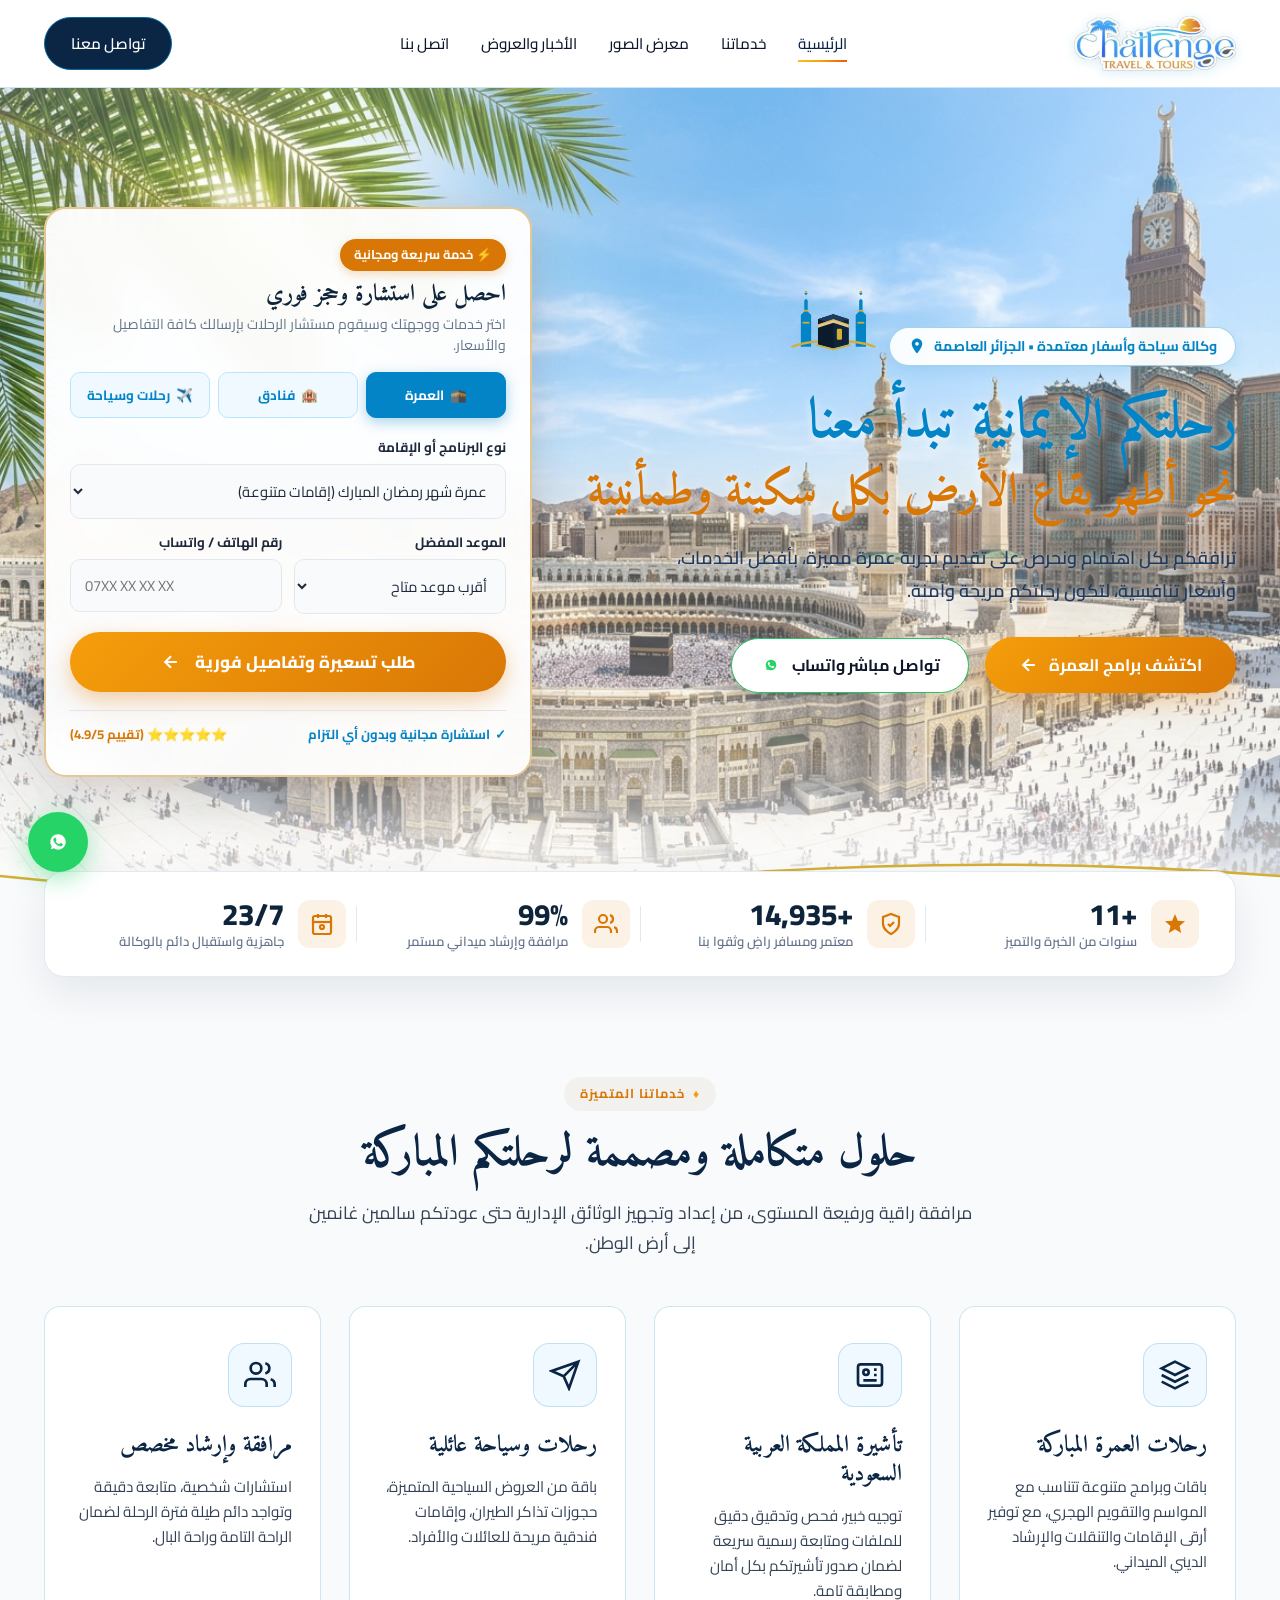
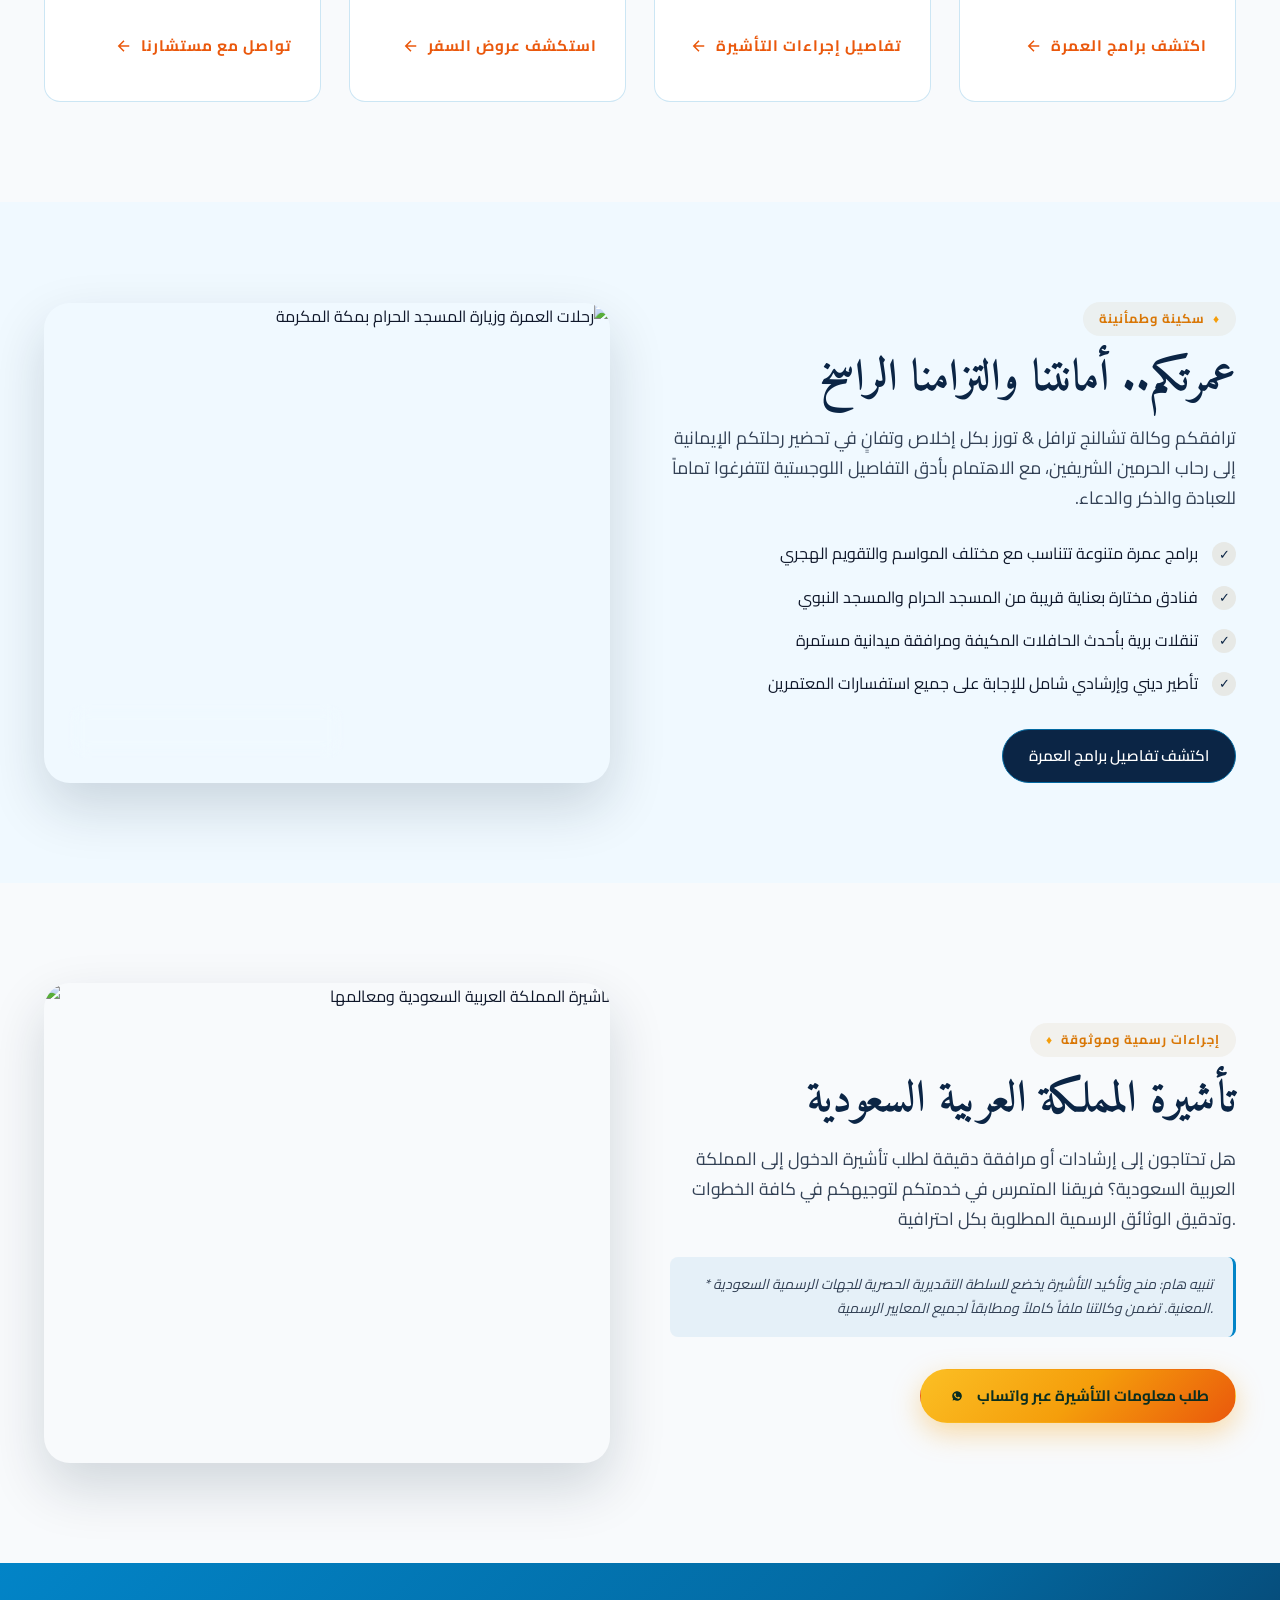
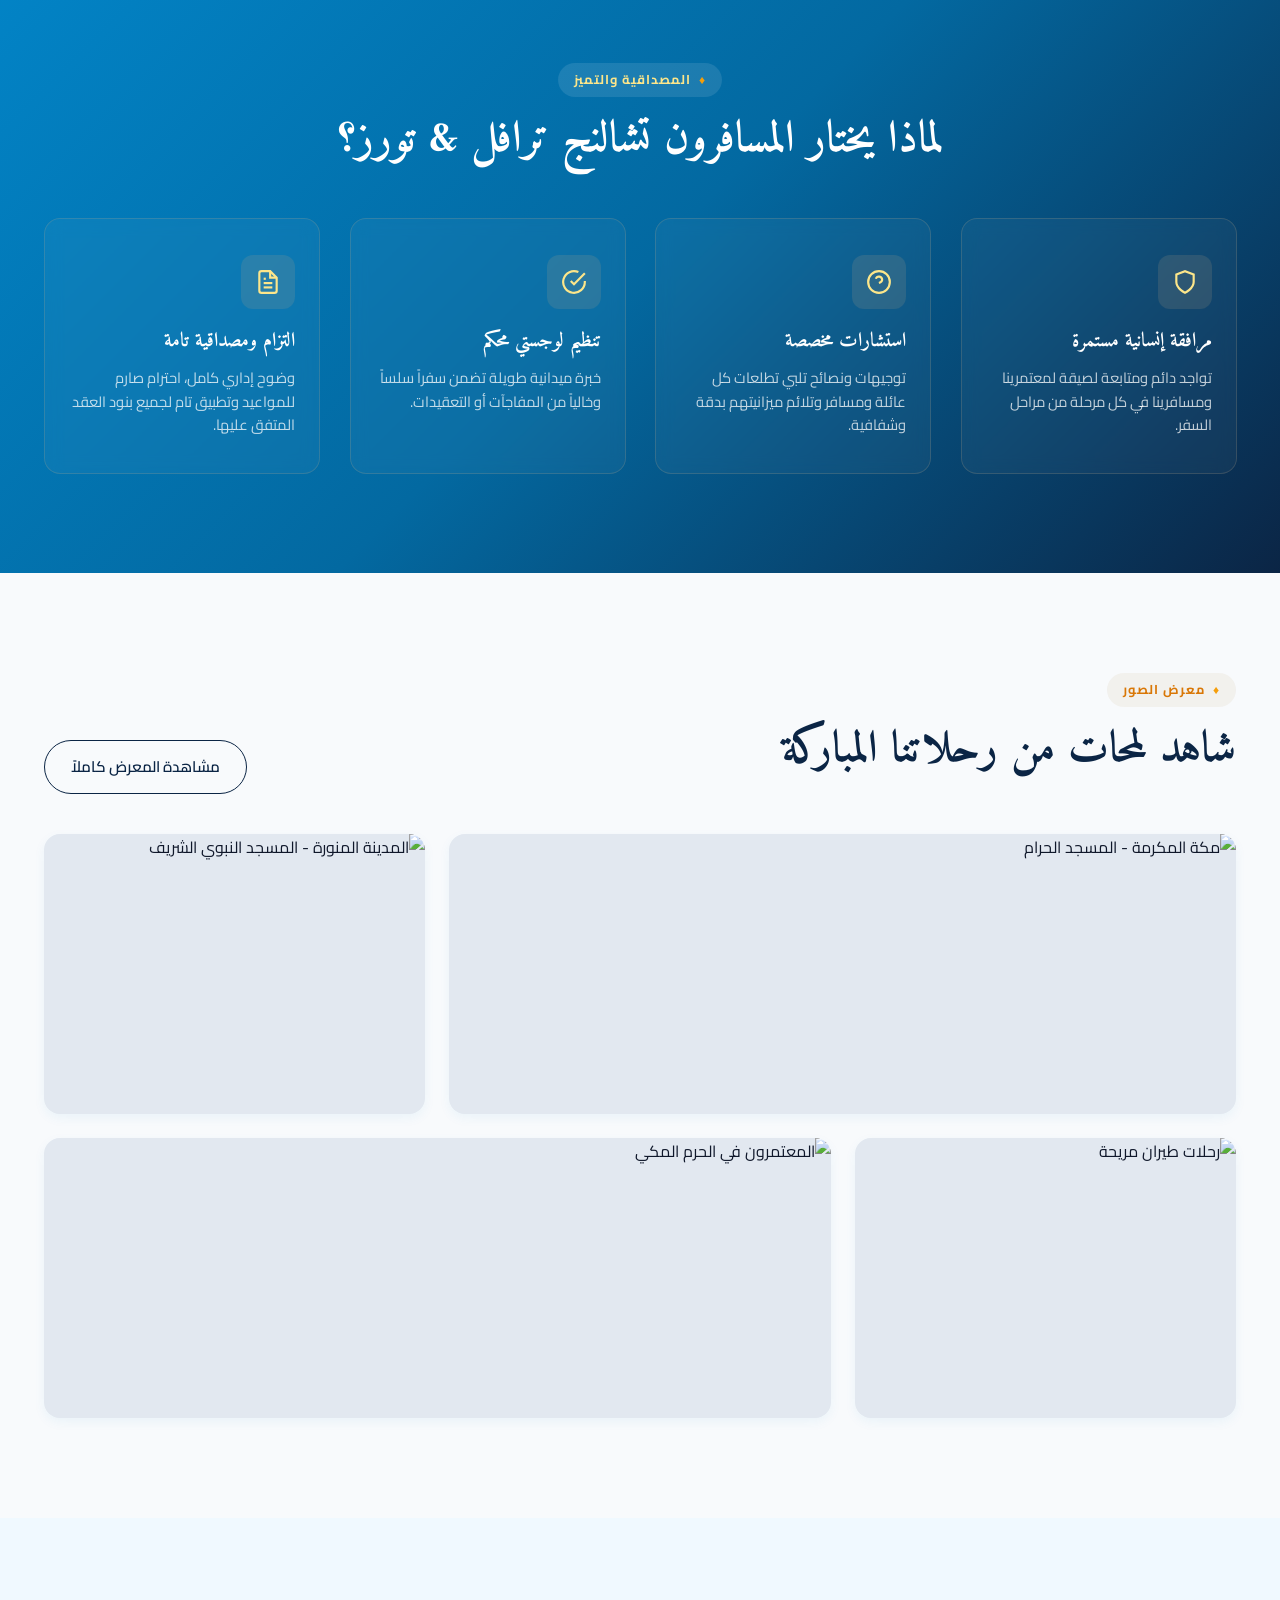
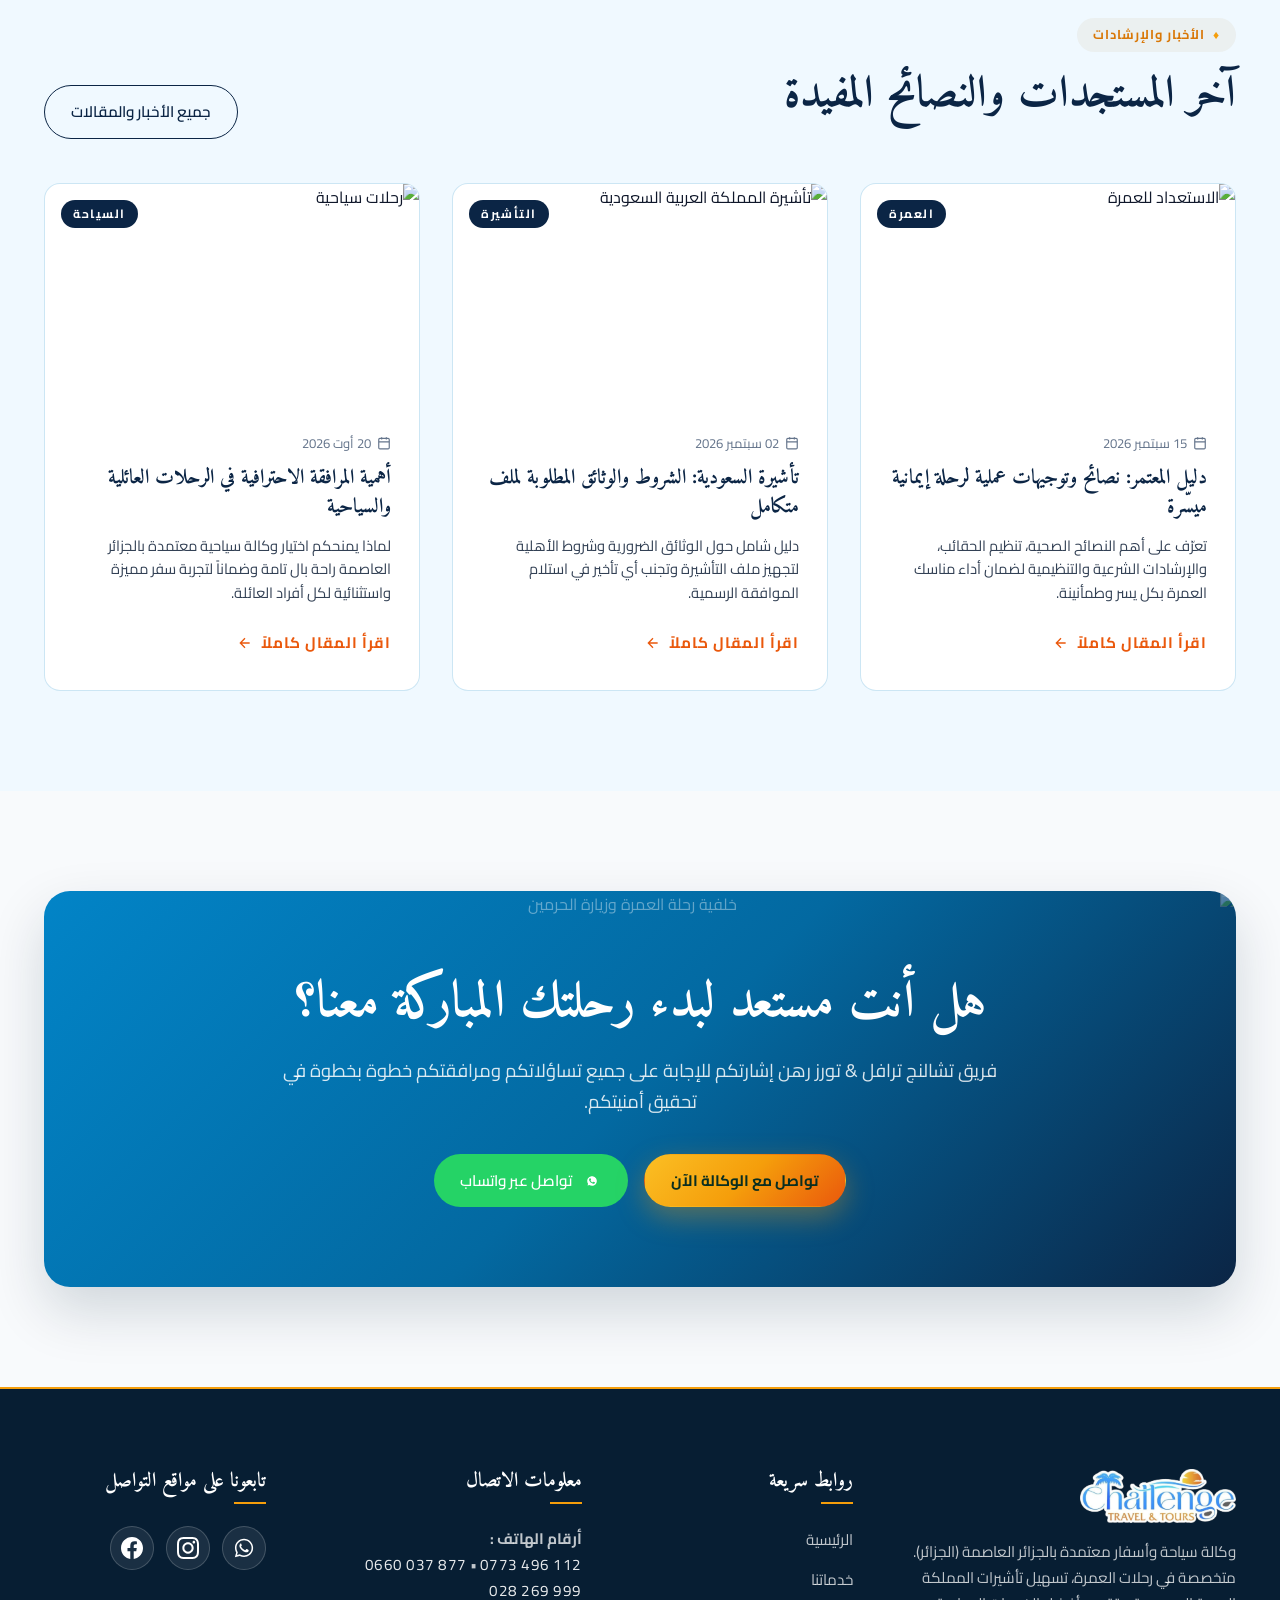
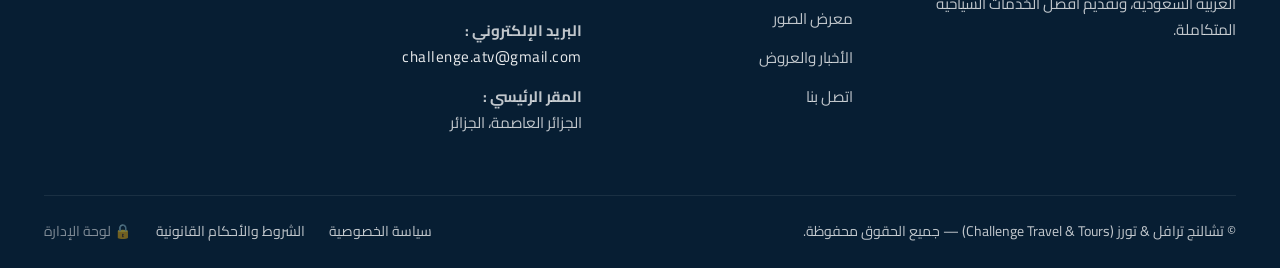
==== commit f3eeeb26: "Redesign Hero section to luxury daylight mockup with Kaaba emblem and interactive booking card" ====
--- a/index.html
+++ b/index.html
@@ -96,65 +96,82 @@
     </div>
   </aside>
 
-  <!-- HERO SECTION SPECTACULAIRE ET ATTRAYANT (100% ARABE) -->
+  <!-- HERO SECTION SPECTACULAIRE ET LUMINEUX (DESIGN JOUR MOCKUP) -->
   <section class="hero-section">
-    <img src="https://images.unsplash.com/photo-1591604129939-f1efa4d9f7fa?auto=format&fit=crop&w=2000&q=85" alt="عمرة وزيارة مكة المكرمة والمدينة المنورة" class="hero-bg">
+    <img src="assets/images/hero-bg-daylight.jpg" alt="عمرة وزيارة مكة المكرمة والمدينة المنورة" class="hero-bg">
     <div class="hero-overlay"></div>
     <div class="container">
       <div class="hero-grid">
         
         <!-- Colonne Texte & Présentation (Droite en RTL) -->
         <div class="hero-content-col">
-          <div class="hero-badge">
-            <span class="badge-dot"></span>
+          <div class="hero-top-badge">
             <span>وكالة سياحة وأسفار معتمدة • الجزائر العاصمة</span>
+            <svg width="18" height="18" viewBox="0 0 24 24" fill="currentColor"><path d="M12 2C8.13 2 5 5.13 5 9c0 5.25 7 13 7 13s7-7.75 7-13c0-3.87-3.13-7-7-7zm0 9.5c-1.38 0-2.5-1.12-2.5-2.5s1.12-2.5 2.5-2.5 2.5 1.12 2.5 2.5-1.12 2.5-2.5 2.5z"/></svg>
+          </div>
+
+          <!-- Emblème Kaaba & Minarets -->
+          <div class="hero-kaaba-emblem-box">
+            <svg class="hero-kaaba-emblem" viewBox="0 0 120 70" fill="none">
+              <!-- Left Minaret -->
+              <path d="M22 65V28L26 24V11L28 9V5L26 3L28 1L30 3L28 5V9L30 11V24L34 28V65H22Z" fill="#0284C7"/>
+              <path d="M25 22H31V24H25V22Z" fill="#D4AF37"/>
+              <path d="M24 36H32V38H24V36Z" fill="#D4AF37"/>
+              <circle cx="28" cy="1" r="1.5" fill="#D4AF37"/>
+
+              <!-- Right Minaret -->
+              <path d="M86 65V28L90 24V11L92 9V5L90 3L92 1L94 3L92 5V9L94 11V24L98 28V65H86Z" fill="#0284C7"/>
+              <path d="M89 22H95V24H89V22Z" fill="#D4AF37"/>
+              <path d="M88 36H96V38H88V36Z" fill="#D4AF37"/>
+              <circle cx="92" cy="1" r="1.5" fill="#D4AF37"/>
+
+              <!-- Horizon Arch -->
+              <path d="M12 65C34 56 86 56 108 65" stroke="#D4AF37" stroke-width="2.5" stroke-linecap="round"/>
+
+              <!-- Kaaba Structure -->
+              <path d="M42 33L60 27L78 33V62L60 67L42 62V33Z" fill="#0E243A"/>
+              <path d="M42 33L60 27V67L42 62V33Z" fill="#0B1B2B"/>
+              <path d="M42 33L60 27L78 33L60 38L42 33Z" fill="#1E3A5F"/>
+
+              <!-- Kiswa Golden Belt -->
+              <path d="M42 39L60 33L78 39V43L60 37L42 43V39Z" fill="#E5C795"/>
+              <path d="M42 39.5L60 33.5L78 39.5" stroke="#D4AF37" stroke-width="1"/>
+
+              <!-- Kaaba Door -->
+              <rect x="64" y="44" width="6" height="13" rx="1.5" fill="#D4AF37"/>
+              <path d="M40 63L60 68L80 63" stroke="#D4AF37" stroke-width="2"/>
+            </svg>
           </div>
 
           <h1 class="hero-title">
-            رحلتكم الإيمانية تبدأ معنا<br>
-            <span class="hero-title-accent">نحو أطهر بقاع الأرض بكل سكينة وطمأنينة</span>
+            <span class="hero-title-blue">رحلتكم الإيمانية تبدأ معنا</span>
+            <span class="hero-title-gold">نحو أطهر بقاع الأرض بكل سكينة وطمأنينة</span>
           </h1>
 
           <p class="hero-subtitle">
-            نرافقكم بمهنية وإخلاص لزيارة الحرمين الشريفين بأفضل باقات العمرة، وتسهيلات التأشيرة، وأرقى الفنادق القريبة من الحرم بأفضل الأسعار.
+            ترافقكم بكل اهتمام ونحرص على تقديم تجربة عمرة مميزة، بأفضل الخدمات، وأسعار تنافسية، لتكون رحلتكم مريحة وآمنة.
           </p>
 
           <div class="hero-cta-group">
-            <a href="#omraHighlight" class="btn btn-gold" style="font-size: 1.05rem; padding: 15px 32px;">
-              <span>استكشف برامج العمرة</span>
-              <svg width="20" height="20" viewBox="0 0 24 24" fill="none" stroke="currentColor" stroke-width="2" style="transform: rotate(180deg);"><path d="M5 12h14M12 5l7 7-7 7"/></svg>
+            <a href="#omraHighlight" class="btn-hero-gold">
+              <span>اكتشف برامج العمرة</span>
+              <svg width="20" height="20" viewBox="0 0 24 24" fill="none" stroke="currentColor" stroke-width="2.5" style="transform: rotate(180deg);"><path d="M5 12h14M12 5l7 7-7 7"/></svg>
             </a>
             
-            <a href="https://wa.me/213773496112?text=%D8%A7%D9%84%D8%B3%D9%84%D8%A7%D9%85%20%D8%B9%D9%84%D9%8A%D9%83%D9%85%D8%8C%20%D8%A3%D8%B1%D8%BA%D8%A8%20%D9%81%D9%8A%20%D8%A7%D9%84%D8%A7%D8%B3%D8%AA%D9%81%D8%B3%D8%A7%D8%B1%20%D8%B9%D9%86%20%D8%B9%D8%B1%D9%88%D8%B6%20%D9%88%D8%A8%D8%B1%D8%A7%D9%85%D8%AC%20%D8%A7%D9%84%D8%B9%D9%85%D8%B1%D8%A9" target="_blank" rel="noopener" class="btn-whatsapp-elegant">
-              <svg width="22" height="22" viewBox="0 0 24 24" fill="currentColor"><path d="M12.031 6.172c-3.181 0-5.767 2.586-5.768 5.766-.001 1.298.38 2.27 1.019 3.287l-.582 2.128 2.182-.573c.978.58 1.911.928 3.145.929 3.178 0 5.767-2.587 5.768-5.766.001-3.187-2.575-5.77-5.764-5.771zm3.392 8.244c-.144.405-.837.774-1.17.824-.299.045-.677.063-1.092-.069-.252-.08-.575-.187-.988-.365-1.739-.751-2.874-2.502-2.961-2.617-.087-.116-.708-.94-.708-1.793s.448-1.273.607-1.446c.159-.173.346-.217.462-.217l.332.007c.107.005.249-.041.39.298.144.347.491 1.2.534 1.287.043.087.072.188.014.304-.058.116-.087.188-.173.289l-.26.304c-.087.086-.177.18-.076.354.101.174.449.741.964 1.201.662.591 1.221.774 1.394.86.174.086.275.072.376-.043.101-.116.433-.506.549-.68.116-.173.231-.144.39-.086s1.011.477 1.184.564.289.13.332.202c.043.073.043.419-.101.824z"/></svg>
+            <a href="https://wa.me/213773496112?text=%D8%A7%D9%84%D8%B3%D9%84%D8%A7%D9%85%20%D8%B9%D9%84%D9%8A%D9%83%D9%85%D8%8C%20%D8%A3%D8%B1%D8%BA%D8%A8%20%D9%81%D9%8A%20%D8%A7%D9%84%D8%A7%D8%B3%D8%AA%D9%81%D8%B3%D8%A7%D8%B1%20%D8%B9%D9%86%20%D8%B9%D8%B1%D9%88%D8%B6%20%D9%88%D8%A8%D8%B1%D8%A7%D9%85%D8%AC%20%D8%A7%D9%84%D8%B9%D9%85%D8%B1%D8%A9" target="_blank" rel="noopener" class="btn-hero-whatsapp">
               <span>تواصل مباشر واتساب</span>
-            </a>
-          </div>
-
-          <!-- مزايا فورية في الهيرو -->
-          <div class="hero-features-row">
-            <div class="hero-feature-item">
-              <svg width="20" height="20" viewBox="0 0 24 24" fill="none" stroke="currentColor" stroke-width="2.5"><polyline points="20 6 9 17 4 12"/></svg>
-              <span>فنادق مصنفة قريبة من الحرم</span>
-            </div>
-            <div class="hero-feature-item">
-              <svg width="20" height="20" viewBox="0 0 24 24" fill="none" stroke="currentColor" stroke-width="2.5"><polyline points="20 6 9 17 4 12"/></svg>
-              <span>مرشدون ومرافقون 24/7</span>
-            </div>
-            <div class="hero-feature-item">
-              <svg width="20" height="20" viewBox="0 0 24 24" fill="none" stroke="currentColor" stroke-width="2.5"><polyline points="20 6 9 17 4 12"/></svg>
-              <span>تأشيرات سريعة وموثوقة</span>
-            </div>
-          </div>
-        </div>
-
-        <!-- Colonne Carte Interactive & Utile (Gauche en RTL) -->
+              <svg width="22" height="22" viewBox="0 0 24 24" fill="#25D366"><path d="M12.031 6.172c-3.181 0-5.767 2.586-5.768 5.766-.001 1.298.38 2.27 1.019 3.287l-.582 2.128 2.182-.573c.978.58 1.911.928 3.145.929 3.178 0 5.767-2.587 5.768-5.766.001-3.187-2.575-5.77-5.764-5.771zm3.392 8.244c-.144.405-.837.774-1.17.824-.299.045-.677.063-1.092-.069-.252-.08-.575-.187-.988-.365-1.739-.751-2.874-2.502-2.961-2.617-.087-.116-.708-.94-.708-1.793s.448-1.273.607-1.446c.159-.173.346-.217.462-.217l.332.007c.107.005.249-.041.39.298.144.347.491 1.2.534 1.287.043.087.072.188.014.304-.058.116-.087.188-.173.289l-.26.304c-.087.086-.177.18-.076.354.101.174.449.741.964 1.201.662.591 1.221.774 1.394.86.174.086.275.072.376-.043.101-.116.433-.506.549-.68.116-.173.231-.144.39-.086s1.011.477 1.184.564.289.13.332.202c.043.073.043.419-.101.824z"/></svg>
+            </a>
+          </div>
+        </div>
+
+        <!-- Colonne Carte Interactive (Gauche en RTL) -->
         <div class="hero-card-col">
           <div class="hero-card-booking">
             <div class="hero-card-header">
-              <span class="hero-card-badge">خدمة سريعة ومجانية</span>
-              <h3 class="hero-card-title">احصل على استشارة وسعر فوري</h3>
-              <p class="hero-card-desc">اختر خدمتك وموعدك وسيقوم مستشار الوكالة بإرسال كافة التفاصيل والأسعار:</p>
+              <span class="hero-card-badge">⚡ خدمة سريعة ومجانية</span>
+              <h3 class="hero-card-title">احصل على استشارة وحجز فوري</h3>
+              <p class="hero-card-desc">اختر خدمات ووجهتك وسيقوم مستشار الرحلات بإرسالك كافة التفاصيل والأسعار.</p>
             </div>
 
             <!-- Onglets de Services (Pills) -->
@@ -162,8 +179,8 @@
               <button type="button" class="hero-tab-pill active" data-service="omra">
                 <span>🕋</span> العمرة
               </button>
-              <button type="button" class="hero-tab-pill" data-service="visa">
-                <span>🇸🇦</span> التأشيرة
+              <button type="button" class="hero-tab-pill" data-service="hotels">
+                <span>🏨</span> فنادق
               </button>
               <button type="button" class="hero-tab-pill" data-service="travel">
                 <span>✈️</span> رحلات وسياحة
@@ -173,9 +190,9 @@
             <!-- Formulaire Interactif et Utile -->
             <div class="hero-form-fields">
               <div class="hero-field-group">
-                <label for="heroPackageSelect">نوع البرنامج أو الباقة</label>
+                <label for="heroPackageSelect">نوع البرنامج أو الإقامة</label>
                 <select id="heroPackageSelect" class="hero-field-select">
-                  <option value="عمرة شهر رمضان المبارك">عمرة شهر رمضان المبارك (باقات متنوعة)</option>
+                  <option value="عمرة شهر رمضان المبارك">عمرة شهر رمضان المبارك (إقامات متنوعة)</option>
                   <option value="عمرة رجب وشعبان">عمرة رجب وشعبان (المولد والمناسبات)</option>
                   <option value="عمرة اقتصادية مباشرة">عمرة اقتصادية مباشرة ومريحة</option>
                   <option value="عمرة VIP فنادق 5 نجوم">عمرة VIP فنادق 5 نجوم مطلة على الحرم</option>
@@ -184,7 +201,7 @@
 
               <div class="hero-fields-row">
                 <div class="hero-field-group">
-                  <label for="heroPeriodSelect">الموعد المقترح</label>
+                  <label for="heroPeriodSelect">الموعد المفضل</label>
                   <select id="heroPeriodSelect" class="hero-field-select">
                     <option value="أقرب رحلة متاحة">أقرب موعد متاح</option>
                     <option value="خلال هذا الشهر">خلال هذا الشهر</option>
@@ -199,16 +216,16 @@
                 </div>
               </div>
 
-              <button type="button" id="heroSubmitBtn" class="btn btn-gold" style="width: 100%; font-size: 1.05rem; padding: 14px; font-weight: 700; margin-top: 6px;">
+              <button type="button" id="heroSubmitBtn" class="btn-hero-submit">
                 <span>طلب تسعيرة وتفاصيل فورية</span>
-                <svg width="20" height="20" viewBox="0 0 24 24" fill="none" stroke="currentColor" stroke-width="2" style="transform: rotate(180deg); margin-right: 6px;"><path d="M5 12h14M12 5l7 7-7 7"/></svg>
+                <svg width="20" height="20" viewBox="0 0 24 24" fill="none" stroke="currentColor" stroke-width="2.5" style="transform: rotate(180deg); margin-right: 6px;"><path d="M5 12h14M12 5l7 7-7 7"/></svg>
               </button>
             </div>
 
             <!-- Garanties de confiance -->
             <div class="hero-guarantee-strip">
               <div class="hero-guarantee-item">
-                <span>✓</span> استشارة مجانية ورد فوري
+                <span>✓</span> استشارة مجانية وبدون أي التزام
               </div>
               <div class="hero-guarantee-stars">
                 ⭐⭐⭐⭐⭐ <span>(تقييم 4.9/5)</span>
@@ -219,27 +236,64 @@
 
       </div>
     </div>
+
+    <!-- Vague Décorative du Bas -->
+    <div class="hero-bottom-curve">
+      <svg viewBox="0 0 1440 60" fill="none" preserveAspectRatio="none">
+        <path d="M0,20 Q360,55 720,25 T1440,20 L1440,60 L0,60 Z" fill="#F8FAFC"/>
+        <path d="M0,20 Q360,55 720,25 T1440,20" stroke="#D4AF37" stroke-width="2.5" fill="none"/>
+      </svg>
+    </div>
   </section>
 
-  <!-- BANDEAU STATISTIQUES DYNAMIQUE -->
+  <!-- BANDEAU STATISTIQUES DYNAMIQUE (AVEC ICÔNES DU MOCKUP) -->
   <div class="container" style="position: relative; z-index: 10;">
     <div class="stats-strip reveal">
+      
+      <!-- Stat 1 : Années d'expérience -->
       <div class="stat-item">
-        <div class="stat-number" data-target="12" data-prefix="+">0</div>
-        <div class="stat-label">سنوات من الخبرة والتميز</div>
-      </div>
+        <div class="stat-icon-wrap">
+          <svg viewBox="0 0 24 24" fill="currentColor"><path d="M12 17.27L18.18 21l-1.64-7.03L22 9.24l-7.19-.61L12 2 9.19 8.63 2 9.24l5.46 4.73L5.82 21z"/></svg>
+        </div>
+        <div class="stat-details">
+          <div class="stat-number" data-target="12" data-prefix="+">0</div>
+          <div class="stat-label">سنوات من الخبرة والتميز</div>
+        </div>
+      </div>
+
+      <!-- Stat 2 : Pèlerins satisfaits -->
       <div class="stat-item">
-        <div class="stat-number" data-target="15000" data-prefix="+">0</div>
-        <div class="stat-label">معتمر ومسافر راضٍ وثقوا بنا</div>
-      </div>
+        <div class="stat-icon-wrap">
+          <svg viewBox="0 0 24 24" fill="none" stroke="currentColor" stroke-width="2.2"><path d="M12 22s8-4 8-10V5l-8-3-8 3v7c0 6 8 10 8 10z"/><polyline points="9 12 11 14 15 10"/></svg>
+        </div>
+        <div class="stat-details">
+          <div class="stat-number" data-target="15000" data-prefix="+">0</div>
+          <div class="stat-label">معتمر ومسافر راضٍ وثقوا بنا</div>
+        </div>
+      </div>
+
+      <!-- Stat 3 : Accompagnement 100% -->
       <div class="stat-item">
-        <div class="stat-number" data-target="100" data-suffix="%">0</div>
-        <div class="stat-label">مرافقة وإرشاد ميداني مستمر</div>
-      </div>
+        <div class="stat-icon-wrap">
+          <svg viewBox="0 0 24 24" fill="none" stroke="currentColor" stroke-width="2.2"><path d="M17 21v-2a4 4 0 0 0-4-4H5a4 4 0 0 0-4 4v2"/><circle cx="9" cy="7" r="4"/><path d="M23 21v-2a4 4 0 0 0-3-3.87"/><path d="M16 3.13a4 4 0 0 1 0 7.75"/></svg>
+        </div>
+        <div class="stat-details">
+          <div class="stat-number" data-target="100" data-suffix="%">0</div>
+          <div class="stat-label">مرافقة وإرشاد ميداني مستمر</div>
+        </div>
+      </div>
+
+      <!-- Stat 4 : Disponibilité 24/7 -->
       <div class="stat-item">
-        <div class="stat-number" data-target="24" data-suffix="/7">0</div>
-        <div class="stat-label">جاهزية واستقبال دائم بالوكالة</div>
-      </div>
+        <div class="stat-icon-wrap">
+          <svg viewBox="0 0 24 24" fill="none" stroke="currentColor" stroke-width="2.2"><rect x="3" y="4" width="18" height="18" rx="2" ry="2"/><line x1="16" y1="2" x2="16" y2="6"/><line x1="8" y1="2" x2="8" y2="6"/><line x1="3" y1="10" x2="21" y2="10"/><circle cx="12" cy="15" r="2"/></svg>
+        </div>
+        <div class="stat-details">
+          <div class="stat-number" data-target="24" data-suffix="/7">0</div>
+          <div class="stat-label">جاهزية واستقبال دائم بالوكالة</div>
+        </div>
+      </div>
+
     </div>
   </div>
 
--- a/assets/css/style.css
+++ b/assets/css/style.css
@@ -461,15 +461,18 @@
   border-top: 1px solid var(--border-light);
 }
 
-/* Hero Section Nouveau & Attrayant */
+/* ==========================================================================
+   NOUVEAU HERO SECTION LUMINEUX (DESIGN JOUR & LUXE ISLAMIQUE)
+   ========================================================================== */
 .hero-section {
   position: relative;
-  min-height: 88vh;
-  display: flex;
-  align-items: center;
-  background-color: var(--azure-950);
-  color: #FFFFFF;
+  min-height: 92vh;
+  display: flex;
+  align-items: center;
+  background-color: #E0F2FE;
+  color: #0B1B2B;
   overflow: hidden;
+  padding-top: 30px;
 }
 
 .hero-bg {
@@ -479,14 +482,15 @@
   width: 100%;
   height: 100%;
   object-fit: cover;
-  opacity: 0.52;
-  transform: scale(1.04);
-  animation: heroZoom 24s infinite alternate ease-in-out;
+  object-position: center top;
+  opacity: 0.95;
+  transform: scale(1.02);
+  animation: heroZoom 28s infinite alternate ease-in-out;
 }
 
 @keyframes heroZoom {
-  0% { transform: scale(1.02); }
-  100% { transform: scale(1.12); }
+  0% { transform: scale(1.01); }
+  100% { transform: scale(1.08); }
 }
 
 .hero-overlay {
@@ -495,95 +499,102 @@
   left: 0;
   width: 100%;
   height: 100%;
-  background: 
-    radial-gradient(circle at 75% 30%, rgba(245, 158, 11, 0.22) 0%, transparent 55%),
-    linear-gradient(135deg, rgba(7, 30, 51, 0.92) 0%, rgba(11, 37, 69, 0.78) 50%, rgba(2, 132, 199, 0.45) 100%);
+  background: linear-gradient(
+    180deg,
+    rgba(255, 255, 255, 0.25) 0%,
+    rgba(255, 255, 255, 0.05) 35%,
+    rgba(255, 255, 255, 0.35) 80%,
+    rgba(255, 255, 255, 0.95) 100%
+  );
+  pointer-events: none;
 }
 
 .hero-grid {
   display: grid;
   grid-template-columns: 1.15fr 0.85fr;
-  gap: 48px;
-  align-items: center;
-  position: relative;
-  z-index: 2;
-  padding: 80px 0 100px 0;
-}
-
-.hero-content {
+  gap: 44px;
+  align-items: center;
   position: relative;
   z-index: 5;
-  color: #FFFFFF;
-}
-
-.hero-content .hero-title {
-  color: #FFFFFF !important;
-  opacity: 1 !important;
-  text-shadow: 0 4px 20px rgba(0, 0, 0, 0.85);
-}
-
-.hero-content .hero-subtitle {
-  color: #FFFFFF !important;
-  opacity: 1 !important;
-  text-shadow: 0 2px 14px rgba(0, 0, 0, 0.95);
-}
-
-.hero-badge {
+  padding: 60px 0 110px 0;
+}
+
+/* Badge Supérieur Droit */
+.hero-top-badge {
   display: inline-flex;
   align-items: center;
-  gap: 10px;
-  font-size: 0.9rem;
+  gap: 8px;
+  background: rgba(255, 255, 255, 0.94);
+  backdrop-filter: blur(12px);
+  -webkit-backdrop-filter: blur(12px);
+  color: #0284C7;
+  border: 1.5px solid rgba(2, 132, 199, 0.35);
+  padding: 7px 18px;
+  border-radius: 50px;
+  font-size: 0.88rem;
   font-weight: 700;
-  color: var(--sun-300);
-  border: 1px solid rgba(245, 158, 11, 0.45);
-  padding: 8px 20px;
-  border-radius: var(--radius-full);
-  margin-bottom: 24px;
-  background: rgba(11, 37, 69, 0.65);
-  backdrop-filter: blur(10px);
-  box-shadow: 0 4px 20px rgba(0, 0, 0, 0.25);
-}
-
-.hero-badge::before {
-  content: '';
-  width: 9px;
-  height: 9px;
-  border-radius: 50%;
-  background-color: var(--sun-400);
-  box-shadow: 0 0 10px var(--sun-400);
-  animation: badgePulse 2s infinite;
-}
-
-@keyframes badgePulse {
-  0%, 100% { opacity: 1; transform: scale(1); }
-  50% { opacity: 0.4; transform: scale(1.3); }
-}
-
+  box-shadow: 0 4px 16px rgba(2, 132, 199, 0.12);
+  margin-bottom: 20px;
+}
+
+.hero-top-badge svg {
+  color: #0284C7;
+  flex-shrink: 0;
+}
+
+/* Emblème Kaaba et Minarets */
+.hero-kaaba-emblem-box {
+  margin-bottom: 12px;
+  display: inline-block;
+  animation: floatEmblem 4s ease-in-out infinite alternate;
+}
+
+@keyframes floatEmblem {
+  0% { transform: translateY(0); }
+  100% { transform: translateY(-5px); }
+}
+
+.hero-kaaba-emblem {
+  height: 60px;
+  width: auto;
+  filter: drop-shadow(0 6px 14px rgba(2, 132, 199, 0.22));
+}
+
+/* Typographie du Titre */
 .hero-title {
-  font-family: 'Amiri', 'Playfair Display', serif;
-  font-size: clamp(2.8rem, 5.5vw, 4.4rem);
-  color: #FFFFFF;
+  font-family: 'Cairo', 'Amiri', sans-serif;
   line-height: 1.25;
-  margin-bottom: 22px;
-  font-weight: 700;
-}
-
-.hero-title-accent {
+  margin-bottom: 16px;
+}
+
+.hero-title-blue {
   display: block;
-  background: var(--sun-grad);
-  -webkit-background-clip: text;
-  -webkit-text-fill-color: transparent;
-  text-shadow: 0 10px 30px rgba(245, 158, 11, 0.2);
+  color: #0284C7;
+  font-size: clamp(2.4rem, 4.4vw, 3.8rem);
+  font-weight: 900;
+  letter-spacing: -0.5px;
+  text-shadow: 0 2px 10px rgba(255, 255, 255, 0.85);
+}
+
+.hero-title-gold {
+  display: block;
+  color: #D97706;
+  font-size: clamp(2rem, 3.6vw, 3.1rem);
+  font-weight: 900;
+  text-shadow: 0 2px 10px rgba(255, 255, 255, 0.85);
 }
 
 .hero-subtitle {
-  font-size: clamp(1.05rem, 1.8vw, 1.25rem);
-  color: rgba(255, 255, 255, 0.92);
-  line-height: 1.8;
-  margin-bottom: 34px;
-  max-width: 640px;
-}
-
+  font-size: clamp(1rem, 1.4vw, 1.15rem);
+  color: #1E3A5F;
+  line-height: 1.85;
+  font-weight: 600;
+  margin-bottom: 30px;
+  max-width: 600px;
+  text-shadow: 0 1px 6px rgba(255, 255, 255, 0.9);
+}
+
+/* Boutons d'Action du Hero */
 .hero-cta-group {
   display: flex;
   align-items: center;
@@ -591,56 +602,74 @@
   gap: 16px;
 }
 
-.hero-features-row {
-  display: flex;
-  gap: 20px;
-  margin-top: 36px;
-  padding-top: 24px;
-  border-top: 1px solid rgba(255, 255, 255, 0.15);
-  flex-wrap: wrap;
-}
-
-.hero-feature-item {
-  display: flex;
-  align-items: center;
-  gap: 8px;
-  font-size: 0.9rem;
-  color: rgba(255, 255, 255, 0.95);
-  font-weight: 500;
-}
-
-.hero-feature-item svg {
-  color: var(--sun-400);
-}
-
-/* Carte Interactive et Élégante de Réservation / Devis Rapide */
+.btn-hero-gold {
+  display: inline-flex;
+  align-items: center;
+  gap: 10px;
+  background: linear-gradient(135deg, #F59E0B 0%, #D97706 100%);
+  color: #FFFFFF !important;
+  font-size: 1.05rem;
+  font-weight: 700;
+  padding: 14px 34px;
+  border-radius: 50px;
+  text-decoration: none;
+  box-shadow: 0 8px 24px rgba(217, 119, 6, 0.35);
+  transition: all 0.3s cubic-bezier(0.16, 1, 0.3, 1);
+}
+
+.btn-hero-gold:hover {
+  transform: translateY(-3px) scale(1.02);
+  box-shadow: 0 12px 30px rgba(217, 119, 6, 0.45);
+  color: #FFFFFF !important;
+}
+
+.btn-hero-gold svg {
+  transition: transform 0.3s ease;
+}
+
+.btn-hero-gold:hover svg {
+  transform: translateX(-4px);
+}
+
+.btn-hero-whatsapp {
+  display: inline-flex;
+  align-items: center;
+  gap: 10px;
+  background: #FFFFFF;
+  color: #0F172A !important;
+  border: 1.5px solid #22C55E;
+  font-size: 1rem;
+  font-weight: 700;
+  padding: 13px 28px;
+  border-radius: 50px;
+  text-decoration: none;
+  box-shadow: 0 4px 18px rgba(0, 0, 0, 0.06);
+  transition: all 0.3s cubic-bezier(0.16, 1, 0.3, 1);
+}
+
+.btn-hero-whatsapp:hover {
+  background: #F0FDF4;
+  transform: translateY(-3px);
+  box-shadow: 0 10px 25px rgba(34, 197, 94, 0.25);
+  color: #0F172A !important;
+}
+
+/* Carte Flottante de Réservation */
 .hero-card-booking {
-  background: rgba(7, 27, 46, 0.88);
-  backdrop-filter: blur(24px);
-  -webkit-backdrop-filter: blur(24px);
-  border: 1.5px solid rgba(212, 175, 55, 0.35);
-  border-radius: var(--radius-lg);
-  padding: 30px 26px;
-  box-shadow: 0 24px 60px rgba(0, 0, 0, 0.55), 0 0 40px rgba(212, 175, 55, 0.1);
+  background: rgba(255, 255, 255, 0.95);
+  backdrop-filter: blur(20px);
+  -webkit-backdrop-filter: blur(20px);
+  border: 2px solid #E5C795;
+  border-radius: 22px;
+  padding: 30px 24px;
+  box-shadow: 0 20px 50px rgba(14, 36, 58, 0.12), 0 0 30px rgba(217, 119, 6, 0.08);
   position: relative;
-  overflow: hidden;
-  transition: transform 0.35s ease, border-color 0.35s ease, box-shadow 0.35s ease;
+  transition: transform 0.35s ease, box-shadow 0.35s ease;
 }
 
 .hero-card-booking:hover {
   transform: translateY(-3px);
-  border-color: rgba(212, 175, 55, 0.6);
-  box-shadow: 0 28px 70px rgba(0, 0, 0, 0.65), 0 0 50px rgba(212, 175, 55, 0.18);
-}
-
-.hero-card-booking::before {
-  content: '';
-  position: absolute;
-  top: 0;
-  left: 0;
-  width: 100%;
-  height: 4px;
-  background: var(--sun-grad);
+  box-shadow: 0 26px 60px rgba(14, 36, 58, 0.16), 0 0 35px rgba(217, 119, 6, 0.14);
 }
 
 .hero-card-header {
@@ -652,74 +681,70 @@
   display: inline-flex;
   align-items: center;
   gap: 6px;
-  background: rgba(245, 158, 11, 0.15);
-  color: var(--sun-300);
-  border: 1px solid rgba(245, 158, 11, 0.35);
-  padding: 4px 12px;
-  border-radius: var(--radius-full);
+  background: #D97706;
+  color: #FFFFFF;
+  padding: 5px 14px;
+  border-radius: 50px;
   font-size: 0.8rem;
   font-weight: 700;
   margin-bottom: 8px;
+  box-shadow: 0 3px 10px rgba(217, 119, 6, 0.25);
 }
 
 .hero-card-title {
-  color: #FFFFFF;
+  color: #0E243A;
   font-size: 1.45rem;
-  font-family: var(--font-heading);
+  font-weight: 800;
   margin-bottom: 4px;
   line-height: 1.35;
 }
 
 .hero-card-desc {
-  color: rgba(255, 255, 255, 0.78);
+  color: #64748B;
   font-size: 0.88rem;
   margin-bottom: 16px;
   line-height: 1.5;
 }
 
-/* Onglets de sélection de service (Pills) */
+/* Onglets Services (Pills) */
 .hero-service-tabs {
   display: grid;
   grid-template-columns: repeat(3, 1fr);
   gap: 8px;
-  background: rgba(255, 255, 255, 0.06);
-  padding: 5px;
-  border-radius: var(--radius-md);
-  border: 1px solid rgba(255, 255, 255, 0.1);
   margin-bottom: 18px;
 }
 
 .hero-tab-pill {
-  border: none;
-  background: transparent;
-  color: rgba(255, 255, 255, 0.8);
+  border: 1.5px solid #BAE6FD;
+  background: #F0F9FF;
+  color: #0284C7;
   padding: 9px 6px;
   font-size: 0.84rem;
-  font-weight: 600;
-  font-family: var(--font-body);
-  border-radius: calc(var(--radius-md) - 3px);
+  font-weight: 700;
+  font-family: inherit;
+  border-radius: 10px;
   cursor: pointer;
   transition: all 0.25s ease;
   display: flex;
   align-items: center;
   justify-content: center;
-  gap: 5px;
+  gap: 6px;
   white-space: nowrap;
 }
 
 .hero-tab-pill:hover {
-  color: #FFFFFF;
-  background: rgba(255, 255, 255, 0.1);
+  background: #E0F2FE;
+  border-color: #0284C7;
 }
 
 .hero-tab-pill.active {
-  background: var(--sun-grad);
-  color: #071E33;
-  font-weight: 700;
-  box-shadow: 0 4px 12px rgba(245, 158, 11, 0.3);
-}
-
-/* Champs du formulaire rapide */
+  background: #0284C7;
+  color: #FFFFFF;
+  border-color: #0284C7;
+  box-shadow: 0 4px 14px rgba(2, 132, 199, 0.35);
+}
+
+/* Champs Formulaire */
 .hero-form-fields {
   display: flex;
   flex-direction: column;
@@ -735,29 +760,22 @@
 }
 
 .hero-field-group label {
-  font-size: 0.82rem;
-  font-weight: 600;
-  color: rgba(255, 255, 255, 0.85);
-  display: flex;
-  align-items: center;
-  gap: 6px;
-}
-
-.hero-field-group label svg {
-  color: var(--sun-400);
+  font-size: 0.84rem;
+  font-weight: 700;
+  color: #1E293B;
 }
 
 .hero-field-select,
 .hero-field-input {
   width: 100%;
   padding: 12px 14px;
-  background: rgba(255, 255, 255, 0.08);
-  border: 1px solid rgba(255, 255, 255, 0.2);
-  border-radius: var(--radius-sm);
-  color: #FFFFFF;
+  background: #F8FAFC;
+  border: 1.5px solid #E2E8F0;
+  border-radius: 10px;
+  color: #1E293B;
   font-size: 0.92rem;
-  font-family: var(--font-body);
-  transition: border-color 0.25s ease, background 0.25s ease, box-shadow 0.25s ease;
+  font-family: inherit;
+  transition: all 0.25s ease;
   outline: none;
 }
 
@@ -765,83 +783,84 @@
   cursor: pointer;
 }
 
-.hero-field-select option {
-  background: #0B2545;
-  color: #FFFFFF;
-  padding: 10px;
-}
-
 .hero-field-select:focus,
 .hero-field-input:focus {
-  border-color: var(--sun-400);
-  background: rgba(255, 255, 255, 0.12);
-  box-shadow: 0 0 0 3px rgba(245, 158, 11, 0.25);
+  border-color: #0284C7;
+  background: #FFFFFF;
+  box-shadow: 0 0 0 3px rgba(2, 132, 199, 0.15);
 }
 
 .hero-fields-row {
   display: grid;
   grid-template-columns: 1fr 1fr;
-  gap: 10px;
-}
-
-.btn-whatsapp-elegant {
-  background: rgba(37, 211, 102, 0.15);
-  color: #FFFFFF;
-  border: 1.5px solid rgba(37, 211, 102, 0.5);
-  backdrop-filter: blur(10px);
-  padding: 14px 26px;
-  border-radius: var(--radius-sm);
-  font-size: 1rem;
-  font-weight: 700;
-  display: inline-flex;
-  align-items: center;
-  gap: 10px;
+  gap: 12px;
+}
+
+.btn-hero-submit {
+  width: 100%;
+  padding: 14px;
+  background: linear-gradient(135deg, #F59E0B 0%, #D97706 100%);
+  color: #FFFFFF;
+  border: none;
+  border-radius: 50px;
+  font-size: 1.05rem;
+  font-weight: 800;
+  cursor: pointer;
+  display: flex;
+  align-items: center;
+  justify-content: center;
+  gap: 8px;
+  box-shadow: 0 8px 22px rgba(217, 119, 6, 0.35);
   transition: all 0.3s ease;
-  text-decoration: none;
-}
-
-.btn-whatsapp-elegant svg {
-  color: #25D366;
-  transition: transform 0.3s ease;
-}
-
-.btn-whatsapp-elegant:hover {
-  background: #25D366;
-  border-color: #25D366;
-  color: #FFFFFF;
+  margin-top: 6px;
+}
+
+.btn-hero-submit:hover {
   transform: translateY(-2px);
-  box-shadow: 0 8px 24px rgba(37, 211, 102, 0.35);
-}
-
-.btn-whatsapp-elegant:hover svg {
-  color: #FFFFFF;
-  transform: scale(1.1);
+  box-shadow: 0 12px 28px rgba(217, 119, 6, 0.45);
 }
 
 .hero-guarantee-strip {
   margin-top: 14px;
   padding-top: 12px;
-  border-top: 1px solid rgba(255, 255, 255, 0.12);
+  border-top: 1px solid #E2E8F0;
   display: flex;
   align-items: center;
   justify-content: space-between;
-  font-size: 0.8rem;
-  color: rgba(255, 255, 255, 0.85);
+  font-size: 0.82rem;
   flex-wrap: wrap;
   gap: 8px;
 }
 
 .hero-guarantee-item {
+  color: #0284C7;
+  font-weight: 700;
   display: flex;
   align-items: center;
   gap: 5px;
-  color: var(--sun-300);
-  font-weight: 600;
 }
 
 .hero-guarantee-stars {
-  color: #FFD700;
-  letter-spacing: 1px;
+  color: #D97706;
+  font-weight: 700;
+}
+
+/* Vague Décorative du Bas */
+.hero-bottom-curve {
+  position: absolute;
+  bottom: 0;
+  left: 0;
+  width: 100%;
+  overflow: hidden;
+  line-height: 0;
+  z-index: 4;
+  pointer-events: none;
+}
+
+.hero-bottom-curve svg {
+  display: block;
+  width: 100%;
+  height: 60px;
 }
 
 @media (max-width: 992px) {
@@ -851,6 +870,7 @@
     padding: 50px 0 70px 0;
   }
 }
+
 
 /* Grilles & Cartes Services */
 .services-grid {
@@ -1864,53 +1884,72 @@
 /* 2. Bandeau Statistiques Dynamique */
 .stats-strip {
   background: #FFFFFF;
-  border-radius: var(--radius-lg);
-  padding: 36px 40px;
-  margin-top: -50px;
+  border-radius: 20px;
+  padding: 26px 36px;
+  margin-top: -45px;
   position: relative;
   z-index: 10;
-  box-shadow: 0 16px 40px rgba(2, 132, 199, 0.12);
-  border: 1px solid var(--border-subtle);
+  box-shadow: 0 16px 40px rgba(11, 27, 43, 0.08);
+  border: 1.5px solid rgba(226, 232, 240, 0.9);
   display: grid;
   grid-template-columns: repeat(4, 1fr);
-  gap: 30px;
+  gap: 20px;
 }
 
 .stat-item {
-  text-align: center;
+  display: flex;
+  align-items: center;
+  gap: 14px;
   position: relative;
+  text-align: right;
 }
 
 .stat-item:not(:last-child)::after {
   content: '';
   position: absolute;
   top: 15%;
-  right: -15px;
+  left: -10px;
   height: 70%;
   width: 1px;
-  background: var(--border-subtle);
-}
-
-html[lang="ar"] .stat-item:not(:last-child)::after {
-  right: auto;
-  left: -15px;
+  background: #E2E8F0;
+}
+
+.stat-icon-wrap {
+  width: 48px;
+  height: 48px;
+  border-radius: 12px;
+  background: rgba(217, 119, 6, 0.1);
+  color: #D97706;
+  display: flex;
+  align-items: center;
+  justify-content: center;
+  flex-shrink: 0;
+}
+
+.stat-icon-wrap svg {
+  width: 24px;
+  height: 24px;
+}
+
+.stat-details {
+  display: flex;
+  flex-direction: column;
 }
 
 .stat-number {
-  font-family: var(--font-heading);
-  font-size: clamp(2rem, 3.5vw, 2.75rem);
-  font-weight: 700;
-  background: var(--sun-grad);
-  -webkit-background-clip: text;
-  -webkit-text-fill-color: transparent;
+  font-family: 'Cairo', sans-serif;
+  font-size: 1.85rem;
+  font-weight: 800;
+  color: #0E243A;
   line-height: 1.1;
-  margin-bottom: 6px;
+  margin-bottom: 2px;
 }
 
 .stat-label {
-  font-size: 0.88rem;
-  color: var(--text-secondary);
+  font-size: 0.82rem;
+  color: #64748B;
   font-weight: 600;
+  line-height: 1.35;
 }
 
 @media (max-width: 860px) {
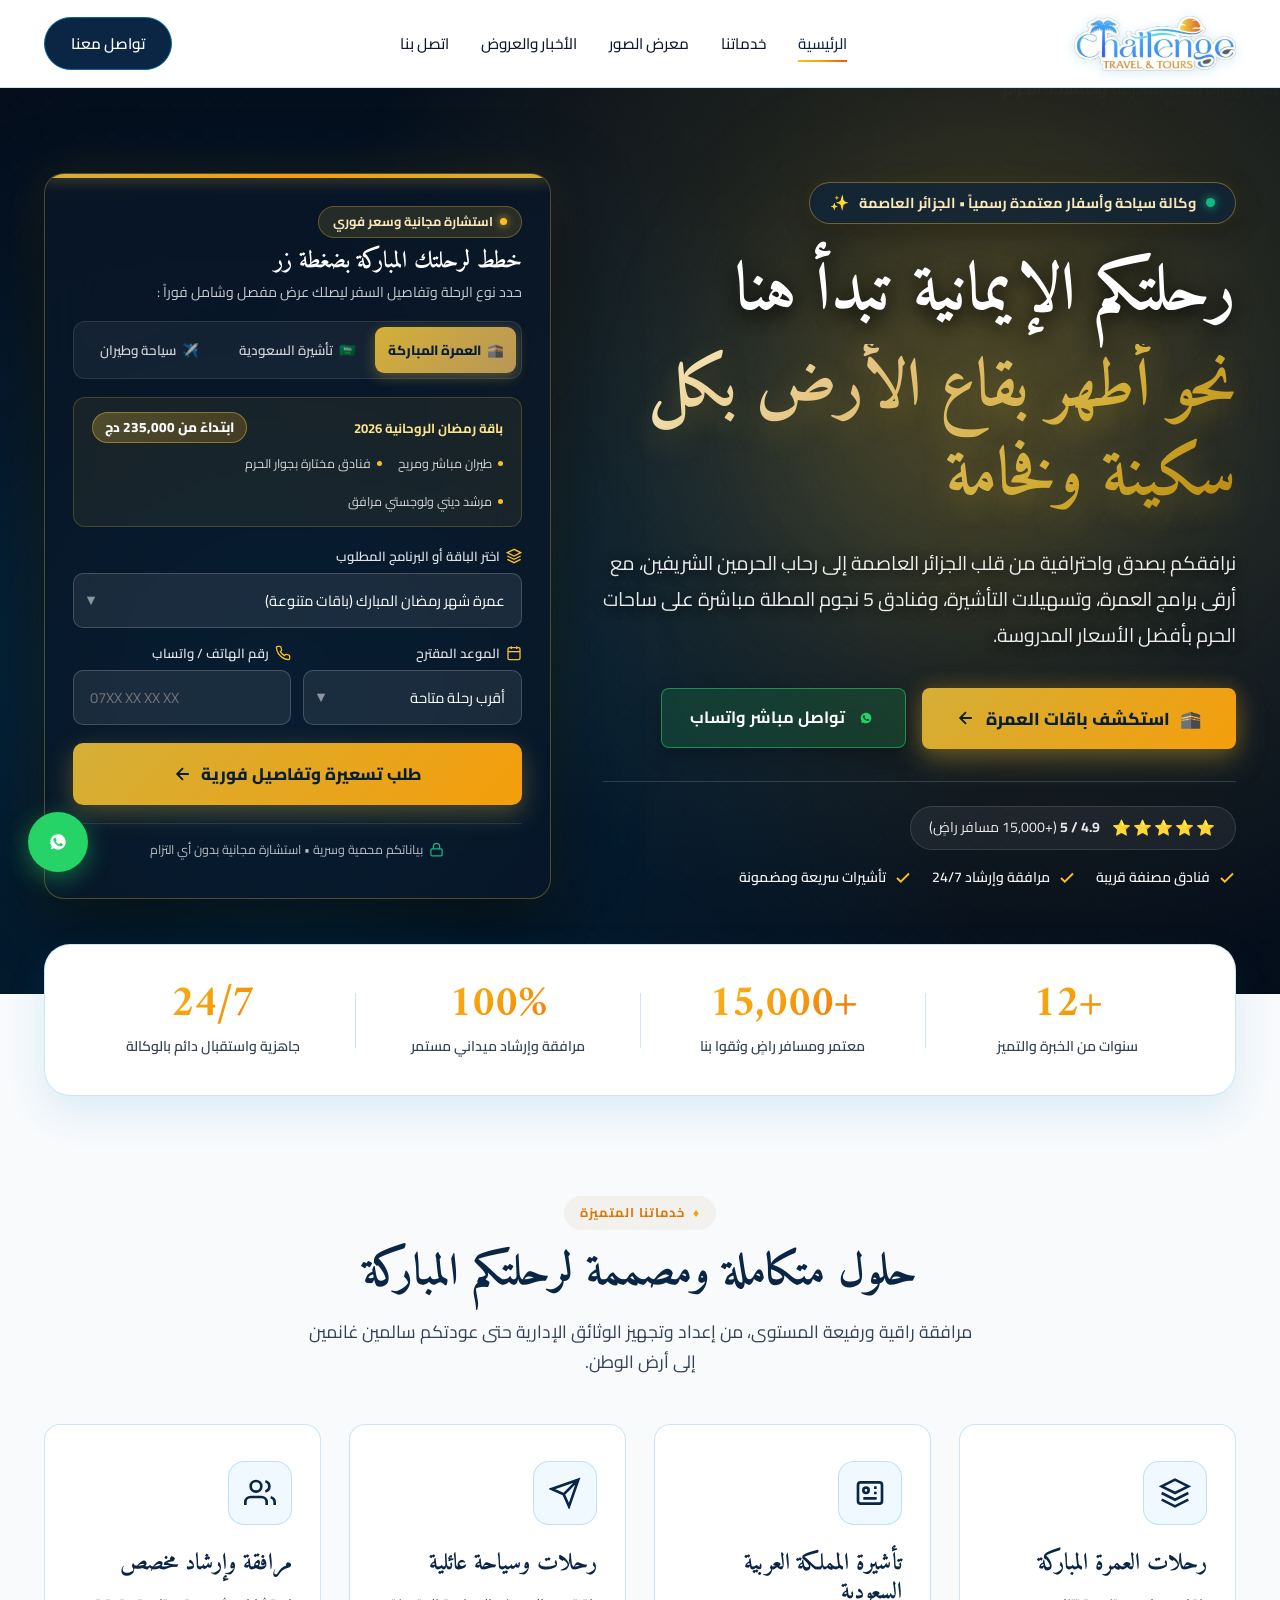
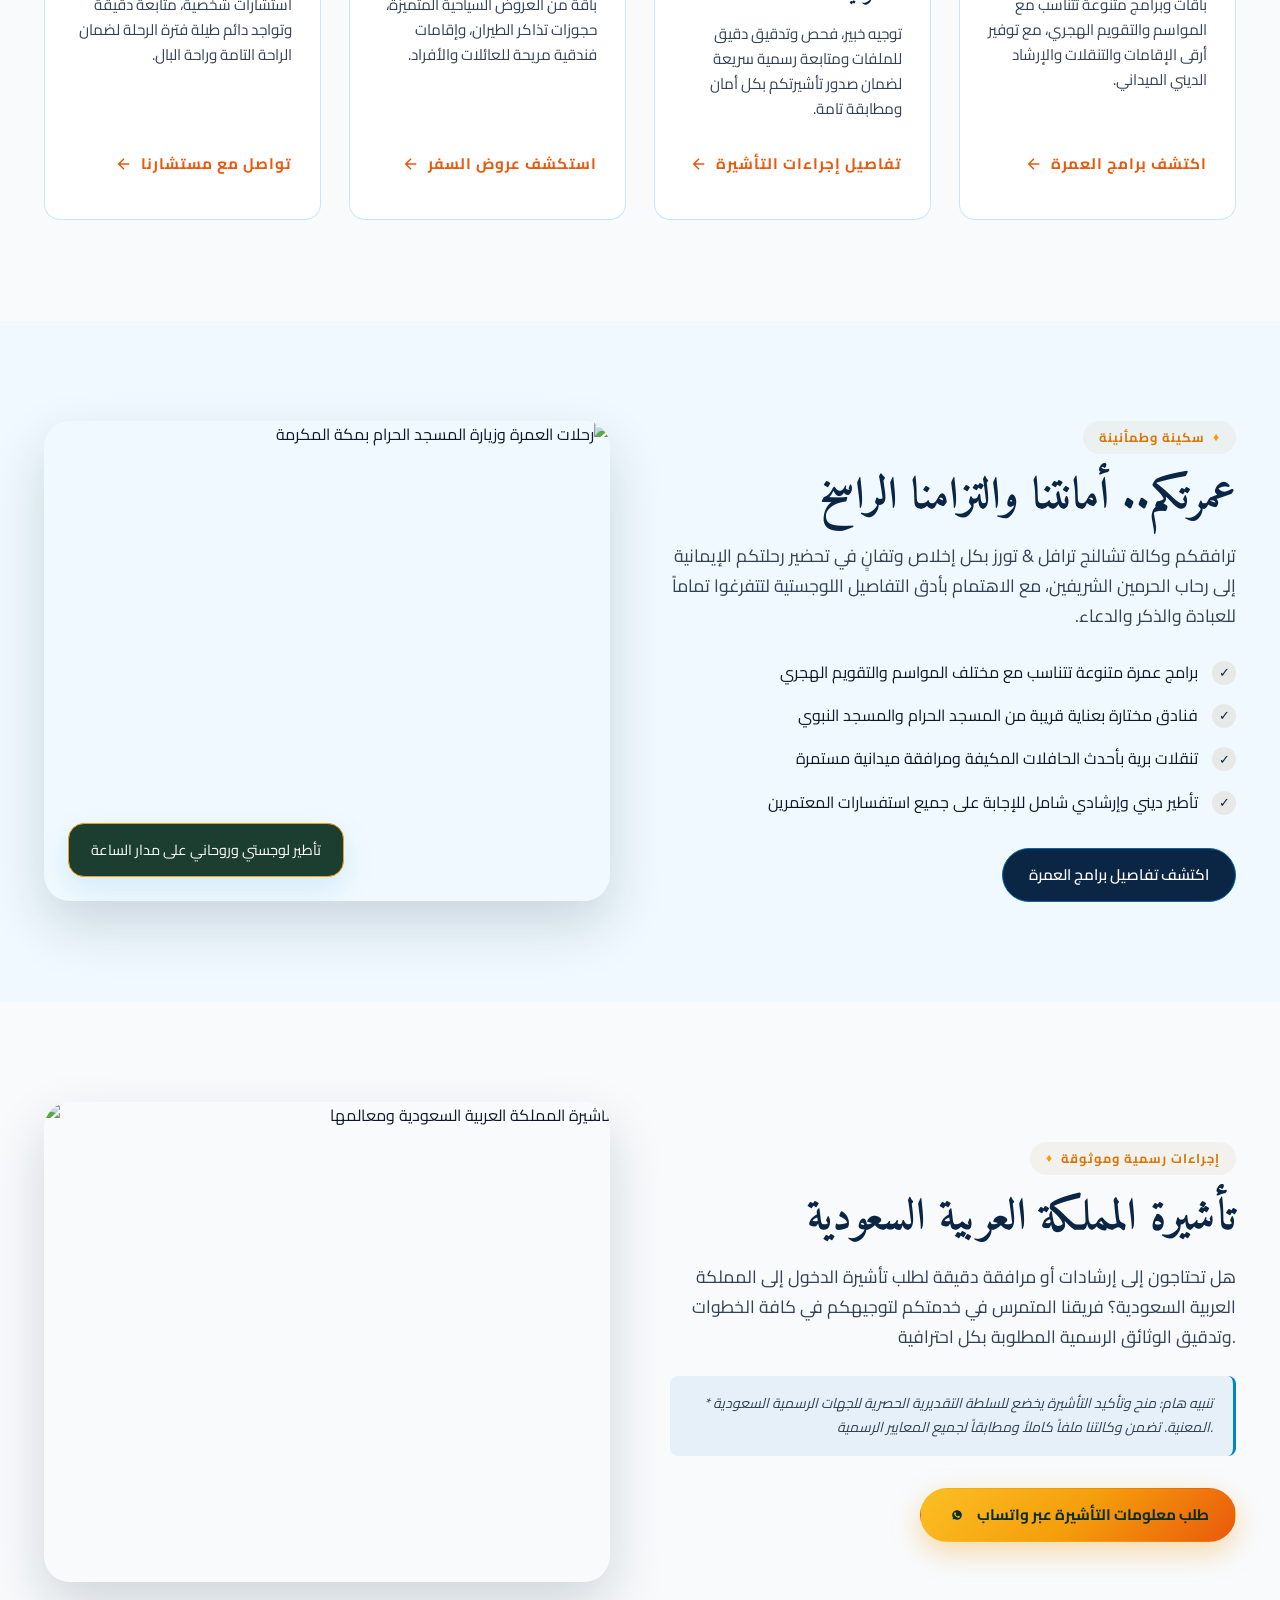
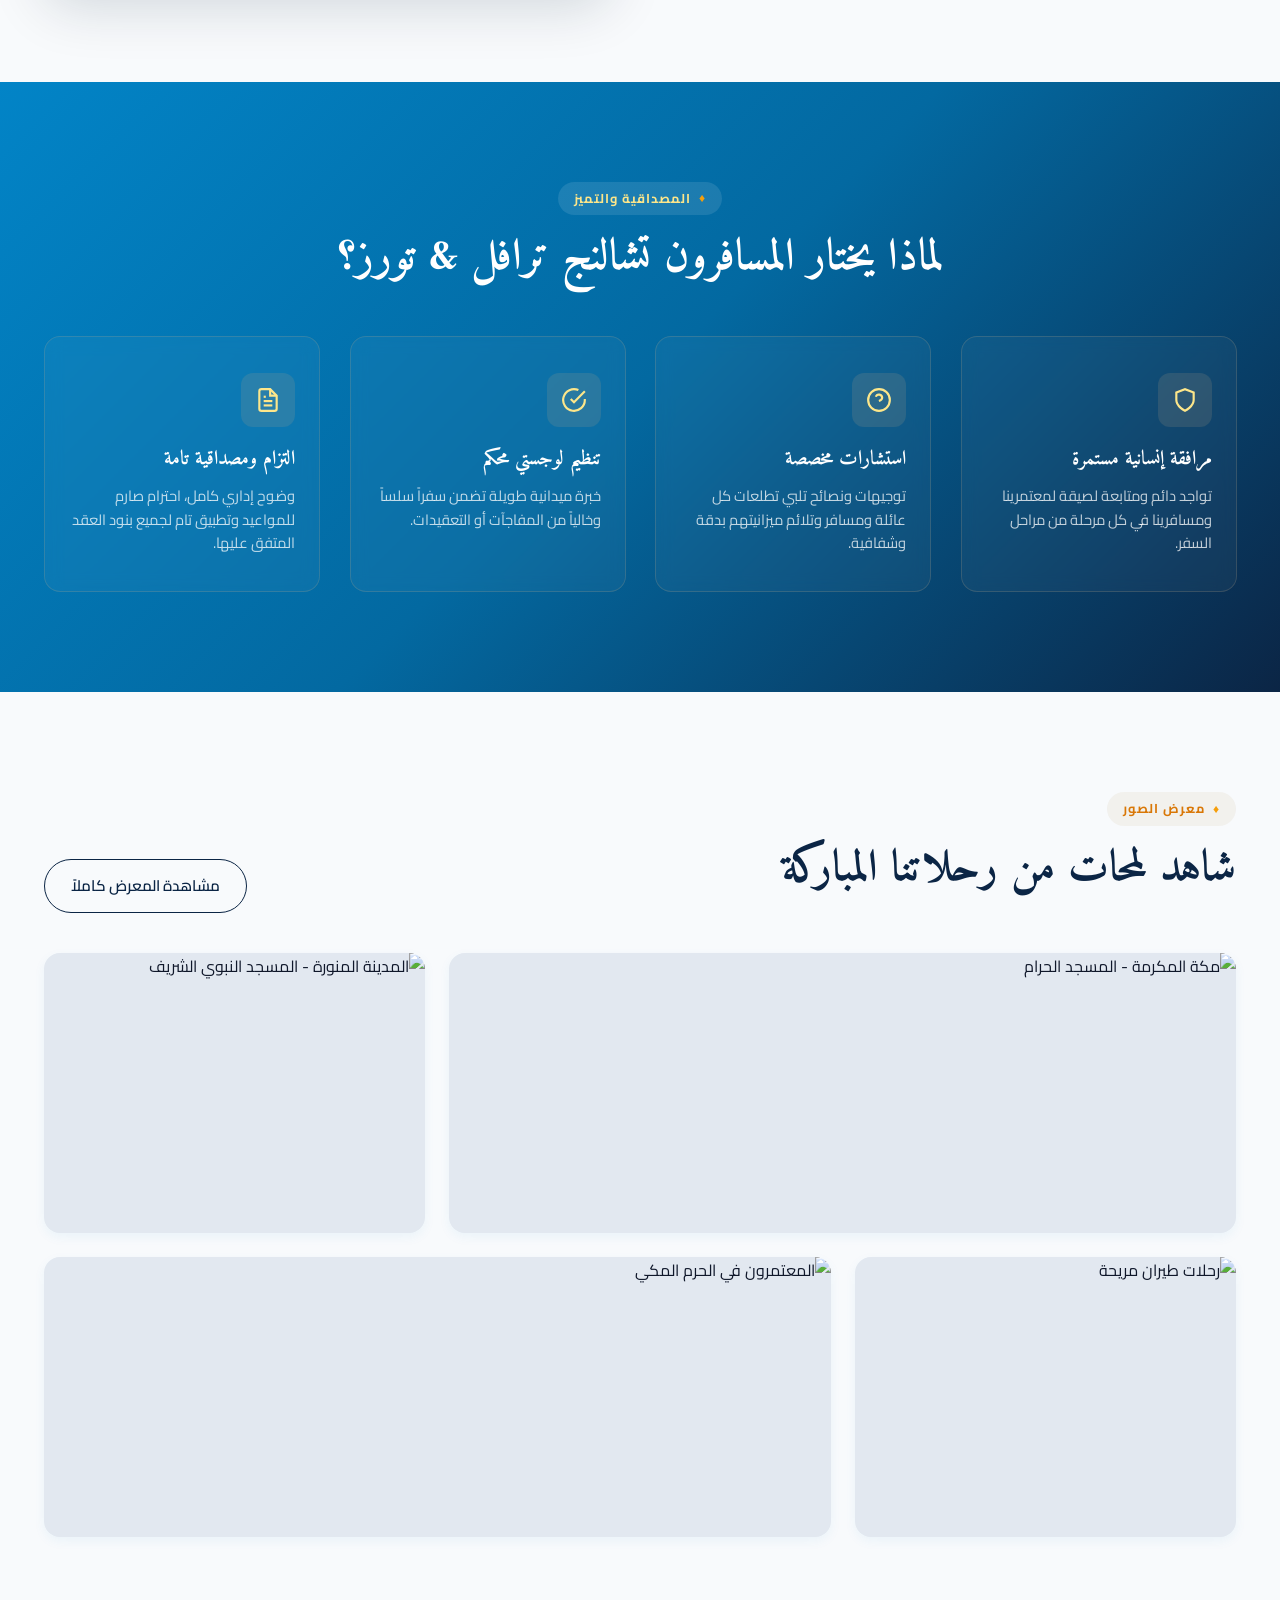
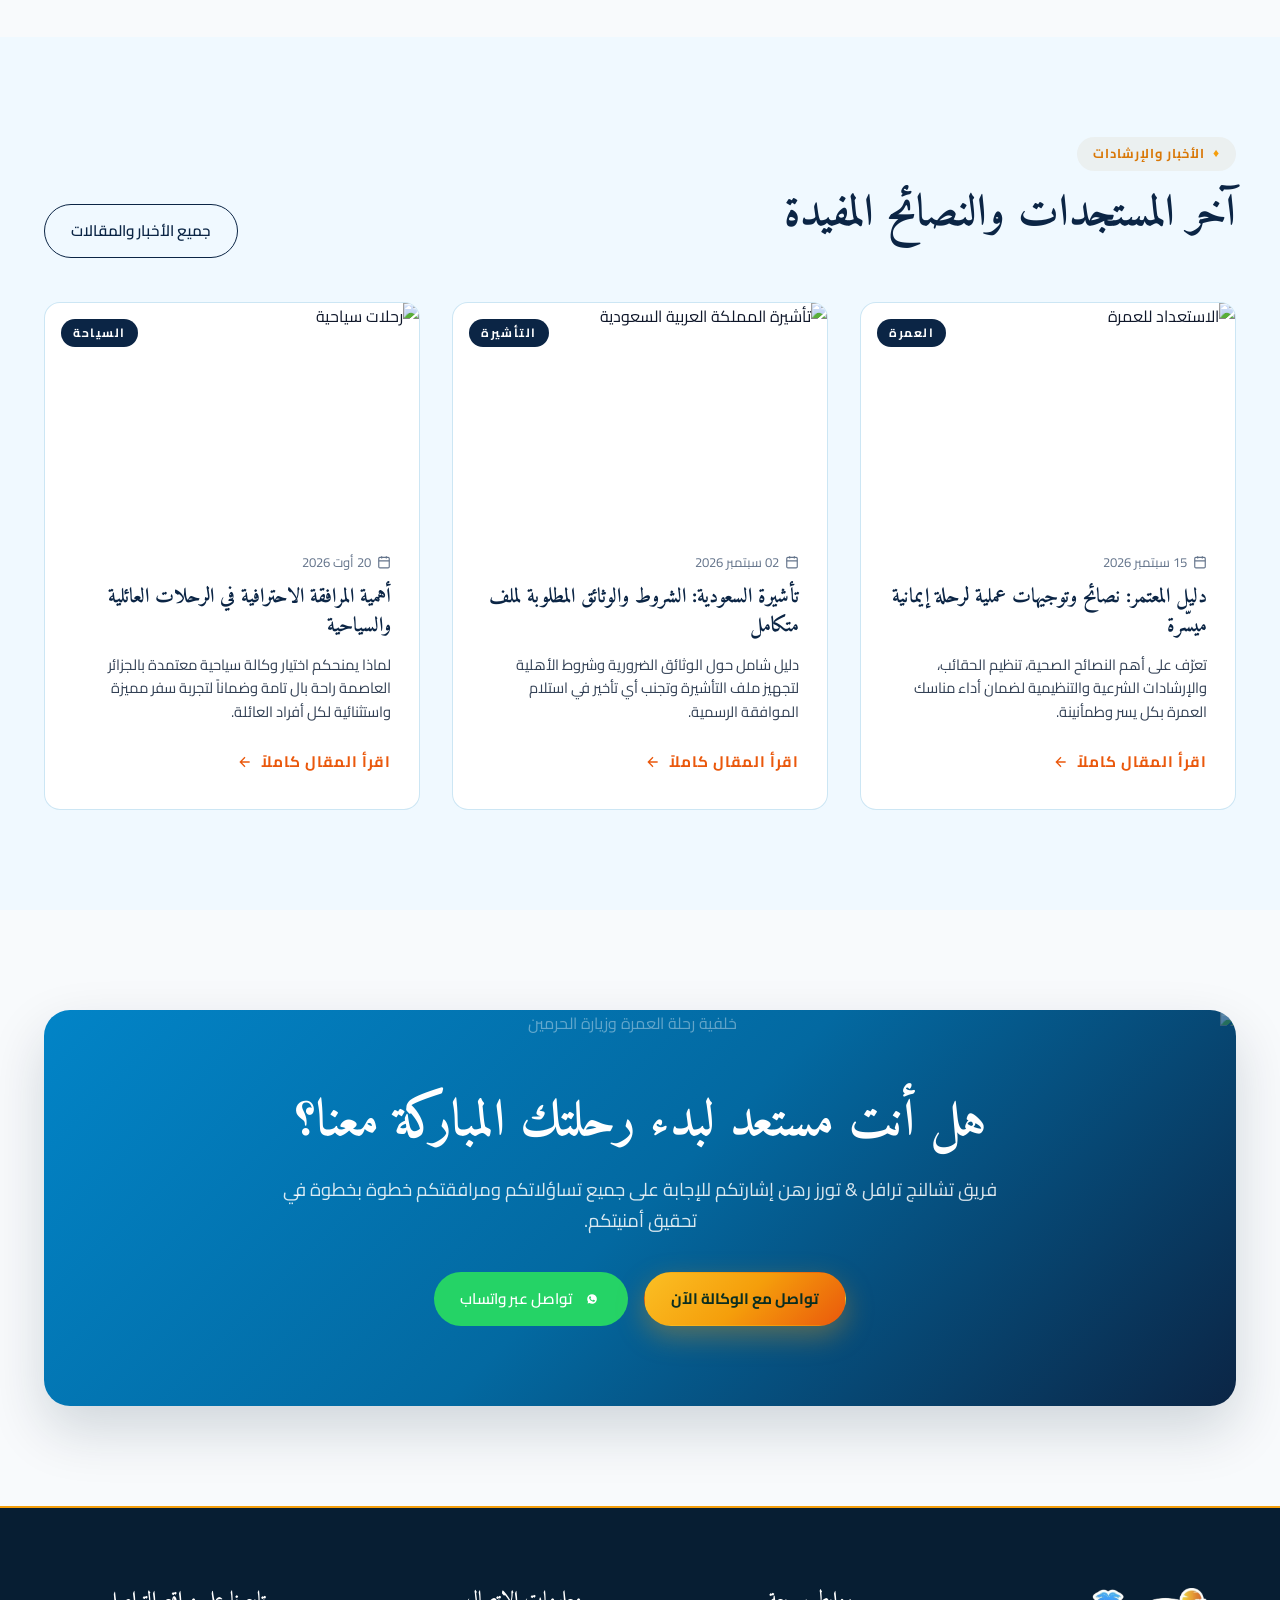
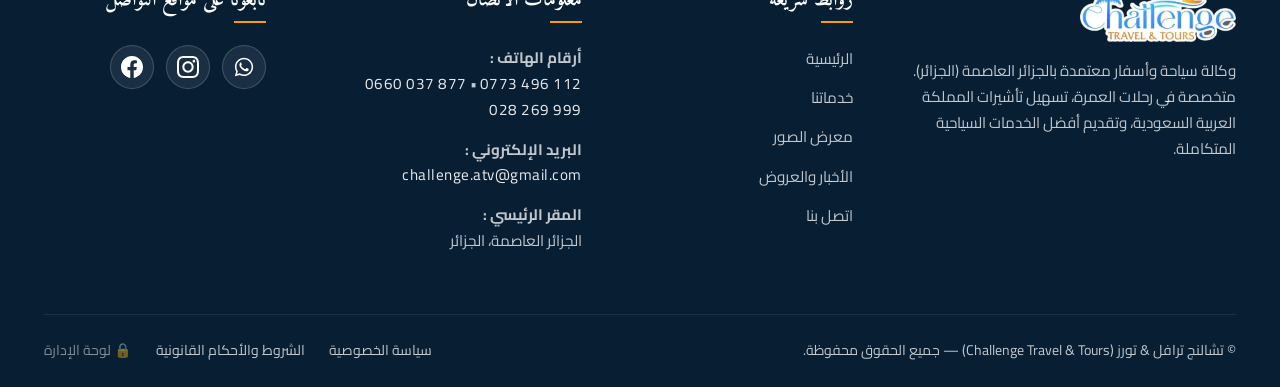
==== commit f2f5e92b: "Redesign Hero Section with modern luxury glassmorphism (Style A)" ====
--- a/index.html
+++ b/index.html
@@ -96,204 +96,221 @@
     </div>
   </aside>
 
-  <!-- HERO SECTION SPECTACULAIRE ET LUMINEUX (DESIGN JOUR MOCKUP) -->
+  <!-- HERO SECTION ULTRA-LUXE & GLASSMORPHISM MODERNE (100% ARABE) -->
   <section class="hero-section">
-    <img src="assets/images/hero-bg-daylight.jpg" alt="عمرة وزيارة مكة المكرمة والمدينة المنورة" class="hero-bg">
-    <div class="hero-overlay"></div>
-    <div class="container">
+    <div class="hero-bg-container">
+      <img src="https://images.unsplash.com/photo-1591604129939-f1efa4d9f7fa?auto=format&fit=crop&w=2200&q=88" alt="عمرة وزيارة مكة المكرمة والمسجد الحرام" class="hero-bg">
+      <div class="hero-gradient-overlay"></div>
+      <div class="hero-glow-sphere hero-glow-1"></div>
+      <div class="hero-glow-sphere hero-glow-2"></div>
+      <div class="hero-pattern-overlay"></div>
+    </div>
+
+    <div class="container hero-container-relative">
       <div class="hero-grid">
         
-        <!-- Colonne Texte & Présentation (Droite en RTL) -->
+        <!-- Colonne Contenu & Titres (Droite en RTL) -->
         <div class="hero-content-col">
-          <div class="hero-top-badge">
-            <span>وكالة سياحة وأسفار معتمدة • الجزائر العاصمة</span>
-            <svg width="18" height="18" viewBox="0 0 24 24" fill="currentColor"><path d="M12 2C8.13 2 5 5.13 5 9c0 5.25 7 13 7 13s7-7.75 7-13c0-3.87-3.13-7-7-7zm0 9.5c-1.38 0-2.5-1.12-2.5-2.5s1.12-2.5 2.5-2.5 2.5 1.12 2.5 2.5-1.12 2.5-2.5 2.5z"/></svg>
-          </div>
-
-          <!-- Emblème Kaaba & Minarets -->
-          <div class="hero-kaaba-emblem-box">
-            <svg class="hero-kaaba-emblem" viewBox="0 0 120 70" fill="none">
-              <!-- Left Minaret -->
-              <path d="M22 65V28L26 24V11L28 9V5L26 3L28 1L30 3L28 5V9L30 11V24L34 28V65H22Z" fill="#0284C7"/>
-              <path d="M25 22H31V24H25V22Z" fill="#D4AF37"/>
-              <path d="M24 36H32V38H24V36Z" fill="#D4AF37"/>
-              <circle cx="28" cy="1" r="1.5" fill="#D4AF37"/>
-
-              <!-- Right Minaret -->
-              <path d="M86 65V28L90 24V11L92 9V5L90 3L92 1L94 3L92 5V9L94 11V24L98 28V65H86Z" fill="#0284C7"/>
-              <path d="M89 22H95V24H89V22Z" fill="#D4AF37"/>
-              <path d="M88 36H96V38H88V36Z" fill="#D4AF37"/>
-              <circle cx="92" cy="1" r="1.5" fill="#D4AF37"/>
-
-              <!-- Horizon Arch -->
-              <path d="M12 65C34 56 86 56 108 65" stroke="#D4AF37" stroke-width="2.5" stroke-linecap="round"/>
-
-              <!-- Kaaba Structure -->
-              <path d="M42 33L60 27L78 33V62L60 67L42 62V33Z" fill="#0E243A"/>
-              <path d="M42 33L60 27V67L42 62V33Z" fill="#0B1B2B"/>
-              <path d="M42 33L60 27L78 33L60 38L42 33Z" fill="#1E3A5F"/>
-
-              <!-- Kiswa Golden Belt -->
-              <path d="M42 39L60 33L78 39V43L60 37L42 43V39Z" fill="#E5C795"/>
-              <path d="M42 39.5L60 33.5L78 39.5" stroke="#D4AF37" stroke-width="1"/>
-
-              <!-- Kaaba Door -->
-              <rect x="64" y="44" width="6" height="13" rx="1.5" fill="#D4AF37"/>
-              <path d="M40 63L60 68L80 63" stroke="#D4AF37" stroke-width="2"/>
-            </svg>
-          </div>
-
+          
+          <!-- Badge VIP d'accréditation -->
+          <div class="hero-badge-luxury">
+            <span class="badge-pulse-dot"></span>
+            <span class="badge-text">وكالة سياحة وأسفار معتمدة رسمياً • الجزائر العاصمة</span>
+            <span class="badge-sparkle">✨</span>
+          </div>
+
+          <!-- Titre Principal Monumental -->
           <h1 class="hero-title">
-            <span class="hero-title-blue">رحلتكم الإيمانية تبدأ معنا</span>
-            <span class="hero-title-gold">نحو أطهر بقاع الأرض بكل سكينة وطمأنينة</span>
+            رحلتكم الإيمانية تبدأ هنا<br>
+            <span class="hero-title-accent">نحو أطهر بقاع الأرض بكل سكينة وفخامة</span>
           </h1>
 
+          <!-- Sous-titre Éclairé -->
           <p class="hero-subtitle">
-            ترافقكم بكل اهتمام ونحرص على تقديم تجربة عمرة مميزة، بأفضل الخدمات، وأسعار تنافسية، لتكون رحلتكم مريحة وآمنة.
-          </p>
-
+            نرافقكم بصدق واحترافية من قلب الجزائر العاصمة إلى رحاب الحرمين الشريفين، مع أرقى برامج العمرة، وتسهيلات التأشيرة، وفنادق 5 نجوم المطلة مباشرة على ساحات الحرم بأفضل الأسعار المدروسة.
+          </p>
+
+          <!-- Groupe d'Appels à l'Action Majeurs -->
           <div class="hero-cta-group">
-            <a href="#omraHighlight" class="btn-hero-gold">
-              <span>اكتشف برامج العمرة</span>
-              <svg width="20" height="20" viewBox="0 0 24 24" fill="none" stroke="currentColor" stroke-width="2.5" style="transform: rotate(180deg);"><path d="M5 12h14M12 5l7 7-7 7"/></svg>
+            <a href="#omraHighlight" class="btn-hero-primary">
+              <span class="btn-icon-gold">🕋</span>
+              <span>استكشف باقات العمرة</span>
+              <svg width="20" height="20" viewBox="0 0 24 24" fill="none" stroke="currentColor" stroke-width="2.2" class="arrow-rtl"><path d="M5 12h14M12 5l7 7-7 7"/></svg>
             </a>
             
             <a href="https://wa.me/213773496112?text=%D8%A7%D9%84%D8%B3%D9%84%D8%A7%D9%85%20%D8%B9%D9%84%D9%8A%D9%83%D9%85%D8%8C%20%D8%A3%D8%B1%D8%BA%D8%A8%20%D9%81%D9%8A%20%D8%A7%D9%84%D8%A7%D8%B3%D8%AA%D9%81%D8%B3%D8%A7%D8%B1%20%D8%B9%D9%86%20%D8%B9%D8%B1%D9%88%D8%B6%20%D9%88%D8%A8%D8%B1%D8%A7%D9%85%D8%AC%20%D8%A7%D9%84%D8%B9%D9%85%D8%B1%D8%A9" target="_blank" rel="noopener" class="btn-hero-whatsapp">
+              <svg width="22" height="22" viewBox="0 0 24 24" fill="currentColor"><path d="M12.031 6.172c-3.181 0-5.767 2.586-5.768 5.766-.001 1.298.38 2.27 1.019 3.287l-.582 2.128 2.182-.573c.978.58 1.911.928 3.145.929 3.178 0 5.767-2.587 5.768-5.766.001-3.187-2.575-5.77-5.764-5.771zm3.392 8.244c-.144.405-.837.774-1.17.824-.299.045-.677.063-1.092-.069-.252-.08-.575-.187-.988-.365-1.739-.751-2.874-2.502-2.961-2.617-.087-.116-.708-.94-.708-1.793s.448-1.273.607-1.446c.159-.173.346-.217.462-.217l.332.007c.107.005.249-.041.39.298.144.347.491 1.2.534 1.287.043.087.072.188.014.304-.058.116-.087.188-.173.289l-.26.304c-.087.086-.177.18-.076.354.101.174.449.741.964 1.201.662.591 1.221.774 1.394.86.174.086.275.072.376-.043.101-.116.433-.506.549-.68.116-.173.231-.144.39-.086s1.011.477 1.184.564.289.13.332.202c.043.073.043.419-.101.824z"/></svg>
               <span>تواصل مباشر واتساب</span>
-              <svg width="22" height="22" viewBox="0 0 24 24" fill="#25D366"><path d="M12.031 6.172c-3.181 0-5.767 2.586-5.768 5.766-.001 1.298.38 2.27 1.019 3.287l-.582 2.128 2.182-.573c.978.58 1.911.928 3.145.929 3.178 0 5.767-2.587 5.768-5.766.001-3.187-2.575-5.77-5.764-5.771zm3.392 8.244c-.144.405-.837.774-1.17.824-.299.045-.677.063-1.092-.069-.252-.08-.575-.187-.988-.365-1.739-.751-2.874-2.502-2.961-2.617-.087-.116-.708-.94-.708-1.793s.448-1.273.607-1.446c.159-.173.346-.217.462-.217l.332.007c.107.005.249-.041.39.298.144.347.491 1.2.534 1.287.043.087.072.188.014.304-.058.116-.087.188-.173.289l-.26.304c-.087.086-.177.18-.076.354.101.174.449.741.964 1.201.662.591 1.221.774 1.394.86.174.086.275.072.376-.043.101-.116.433-.506.549-.68.116-.173.231-.144.39-.086s1.011.477 1.184.564.289.13.332.202c.043.073.043.419-.101.824z"/></svg>
-            </a>
-          </div>
-        </div>
-
-        <!-- Colonne Carte Interactive (Gauche en RTL) -->
+            </a>
+          </div>
+
+          <!-- Ligne de Confiance & Réputation -->
+          <div class="hero-trust-bar">
+            <div class="hero-trust-pill">
+              <div class="trust-stars">⭐⭐⭐⭐⭐</div>
+              <span class="trust-rating-text"><strong>4.9 / 5</strong> (+15,000 مسافر راضٍ)</span>
+            </div>
+            
+            <div class="hero-guarantees-inline">
+              <div class="hero-guarantee-tag">
+                <svg width="18" height="18" viewBox="0 0 24 24" fill="none" stroke="currentColor" stroke-width="2.5"><polyline points="20 6 9 17 4 12"/></svg>
+                <span>فنادق مصنفة قريبة</span>
+              </div>
+              <div class="hero-guarantee-tag">
+                <svg width="18" height="18" viewBox="0 0 24 24" fill="none" stroke="currentColor" stroke-width="2.5"><polyline points="20 6 9 17 4 12"/></svg>
+                <span>مرافقة وإرشاد 24/7</span>
+              </div>
+              <div class="hero-guarantee-tag">
+                <svg width="18" height="18" viewBox="0 0 24 24" fill="none" stroke="currentColor" stroke-width="2.5"><polyline points="20 6 9 17 4 12"/></svg>
+                <span>تأشيرات سريعة ومضمونة</span>
+              </div>
+            </div>
+          </div>
+
+        </div>
+
+        <!-- Colonne Carte Interactive Glassmorphism (Gauche en RTL) -->
         <div class="hero-card-col">
-          <div class="hero-card-booking">
-            <div class="hero-card-header">
-              <span class="hero-card-badge">⚡ خدمة سريعة ومجانية</span>
-              <h3 class="hero-card-title">احصل على استشارة وحجز فوري</h3>
-              <p class="hero-card-desc">اختر خدمات ووجهتك وسيقوم مستشار الرحلات بإرسالك كافة التفاصيل والأسعار.</p>
-            </div>
-
-            <!-- Onglets de Services (Pills) -->
-            <div class="hero-service-tabs" role="tablist">
-              <button type="button" class="hero-tab-pill active" data-service="omra">
-                <span>🕋</span> العمرة
+          <div class="hero-glass-card">
+            
+            <!-- Ruban lumineux supérieur -->
+            <div class="glass-card-top-light"></div>
+
+            <div class="glass-card-header">
+              <div class="glass-header-badge">
+                <span class="badge-radar"></span>
+                <span>استشارة مجانية وسعر فوري</span>
+              </div>
+              <h3 class="glass-card-title">خطط لرحلتك المباركة بضغطة زر</h3>
+              <p class="glass-card-desc">حدد نوع الرحلة وتفاصيل السفر ليصلك عرض مفصل وشامل فوراً :</p>
+            </div>
+
+            <!-- Sélecteur Segmenté (Onglets Services) -->
+            <div class="glass-service-nav" role="tablist">
+              <button type="button" class="glass-nav-pill active hero-tab-pill" data-service="omra">
+                <span class="nav-icon">🕋</span>
+                <span class="nav-label">العمرة المباركة</span>
               </button>
-              <button type="button" class="hero-tab-pill" data-service="hotels">
-                <span>🏨</span> فنادق
+              <button type="button" class="glass-nav-pill hero-tab-pill" data-service="visa">
+                <span class="nav-icon">🇸🇦</span>
+                <span class="nav-label">تأشيرة السعودية</span>
               </button>
-              <button type="button" class="hero-tab-pill" data-service="travel">
-                <span>✈️</span> رحلات وسياحة
+              <button type="button" class="glass-nav-pill hero-tab-pill" data-service="travel">
+                <span class="nav-icon">✈️</span>
+                <span class="nav-label">سياحة وطيران</span>
               </button>
             </div>
 
-            <!-- Formulaire Interactif et Utile -->
-            <div class="hero-form-fields">
-              <div class="hero-field-group">
-                <label for="heroPackageSelect">نوع البرنامج أو الإقامة</label>
-                <select id="heroPackageSelect" class="hero-field-select">
-                  <option value="عمرة شهر رمضان المبارك">عمرة شهر رمضان المبارك (إقامات متنوعة)</option>
-                  <option value="عمرة رجب وشعبان">عمرة رجب وشعبان (المولد والمناسبات)</option>
-                  <option value="عمرة اقتصادية مباشرة">عمرة اقتصادية مباشرة ومريحة</option>
-                  <option value="عمرة VIP فنادق 5 نجوم">عمرة VIP فنادق 5 نجوم مطلة على الحرم</option>
-                </select>
-              </div>
-
-              <div class="hero-fields-row">
-                <div class="hero-field-group">
-                  <label for="heroPeriodSelect">الموعد المفضل</label>
-                  <select id="heroPeriodSelect" class="hero-field-select">
-                    <option value="أقرب رحلة متاحة">أقرب موعد متاح</option>
-                    <option value="خلال هذا الشهر">خلال هذا الشهر</option>
-                    <option value="الشهر القادم">الشهر القادم</option>
-                    <option value="تاريخ مخصص">تاريخ مخصص لاحقاً</option>
+            <!-- Mini Aperçu en direct du forfait / service sélectionné -->
+            <div class="glass-live-preview" id="heroLivePreview">
+              <div class="preview-badge-row">
+                <span class="preview-tag" id="heroPreviewTag">العرض الأنسب لموسم 2026</span>
+                <span class="preview-price-pill" id="heroPreviewPrice">ابتداءً من 235,000 دج</span>
+              </div>
+              <div class="preview-details-row">
+                <div class="preview-detail-item">
+                  <span class="detail-dot"></span>
+                  <span>طيران مباشر ومريح</span>
+                </div>
+                <div class="preview-detail-item">
+                  <span class="detail-dot"></span>
+                  <span>فنادق مختارة بجوار الحرم</span>
+                </div>
+                <div class="preview-detail-item">
+                  <span class="detail-dot"></span>
+                  <span>مرشد ديني ولوجستي مرافق</span>
+                </div>
+              </div>
+            </div>
+
+            <!-- Formulaire Interactif -->
+            <div class="glass-form-body">
+              <div class="glass-field-wrap">
+                <label for="heroPackageSelect" class="glass-field-label">
+                  <svg width="16" height="16" viewBox="0 0 24 24" fill="none" stroke="currentColor" stroke-width="2"><path d="M12 2L2 7l10 5 10-5-10-5zM2 17l10 5 10-5M2 12l10 5 10-5"/></svg>
+                  <span>اختر الباقة أو البرنامج المطلوب</span>
+                </label>
+                <div class="glass-select-shell">
+                  <select id="heroPackageSelect" class="glass-input-select">
+                    <option value="عمرة شهر رمضان المبارك">عمرة شهر رمضان المبارك (باقات متنوعة)</option>
+                    <option value="عمرة رجب وشعبان">عمرة رجب وشعبان (المولد والمناسبات)</option>
+                    <option value="عمرة اقتصادية مباشرة">عمرة اقتصادية مباشرة ومريحة</option>
+                    <option value="عمرة VIP فنادق 5 نجوم">عمرة VIP فنادق 5 نجوم مطلة على الحرم</option>
                   </select>
+                  <span class="glass-select-arrow">▼</span>
                 </div>
-
-                <div class="hero-field-group">
-                  <label for="heroPhoneInput">رقم الهاتف / واتساب</label>
-                  <input type="tel" id="heroPhoneInput" class="hero-field-input" placeholder="07XX XX XX XX" dir="ltr">
+              </div>
+
+              <div class="glass-fields-duo">
+                <div class="glass-field-wrap">
+                  <label for="heroPeriodSelect" class="glass-field-label">
+                    <svg width="16" height="16" viewBox="0 0 24 24" fill="none" stroke="currentColor" stroke-width="2"><rect x="3" y="4" width="18" height="18" rx="2" ry="2"/><line x1="16" y1="2" x2="16" y2="6"/><line x1="8" y1="2" x2="8" y2="6"/><line x1="3" y1="10" x2="21" y2="10"/></svg>
+                    <span>الموعد المقترح</span>
+                  </label>
+                  <div class="glass-select-shell">
+                    <select id="heroPeriodSelect" class="glass-input-select">
+                      <option value="أقرب رحلة متاحة">أقرب رحلة متاحة</option>
+                      <option value="خلال هذا الشهر">خلال هذا الشهر</option>
+                      <option value="الشهر القادم">الشهر القادم</option>
+                      <option value="تاريخ مخصص لاحقاً">تاريخ مخصص لاحقاً</option>
+                    </select>
+                    <span class="glass-select-arrow">▼</span>
+                  </div>
                 </div>
-              </div>
-
-              <button type="button" id="heroSubmitBtn" class="btn-hero-submit">
-                <span>طلب تسعيرة وتفاصيل فورية</span>
-                <svg width="20" height="20" viewBox="0 0 24 24" fill="none" stroke="currentColor" stroke-width="2.5" style="transform: rotate(180deg); margin-right: 6px;"><path d="M5 12h14M12 5l7 7-7 7"/></svg>
+
+                <div class="glass-field-wrap">
+                  <label for="heroPhoneInput" class="glass-field-label">
+                    <svg width="16" height="16" viewBox="0 0 24 24" fill="none" stroke="currentColor" stroke-width="2"><path d="M22 16.92v3a2 2 0 0 1-2.18 2 19.79 19.79 0 0 1-8.63-3.07 19.5 19.5 0 0 1-6-6 19.79 19.79 0 0 1-3.07-8.67A2 2 0 0 1 4.11 2h3a2 2 0 0 1 2 1.72 12.84 12.84 0 0 0 .7 2.81 2 2 0 0 1-.45 2.11L8.09 9.91a16 16 0 0 0 6 6l1.27-1.27a2 2 0 0 1 2.11-.45 12.84 12.84 0 0 0 2.81.7A2 2 0 0 1 22 16.92z"/></svg>
+                    <span>رقم الهاتف / واتساب</span>
+                  </label>
+                  <input type="tel" id="heroPhoneInput" class="glass-input-text" placeholder="07XX XX XX XX" dir="ltr">
+                </div>
+              </div>
+
+              <!-- Bouton d'Action avec Effet Brillance Dorée -->
+              <button type="button" id="heroSubmitBtn" class="btn-glass-action">
+                <span class="btn-shine"></span>
+                <span class="btn-text-content">
+                  <span>طلب تسعيرة وتفاصيل فورية</span>
+                  <svg width="20" height="20" viewBox="0 0 24 24" fill="none" stroke="currentColor" stroke-width="2.2" class="arrow-rtl"><path d="M5 12h14M12 5l7 7-7 7"/></svg>
+                </span>
               </button>
             </div>
 
-            <!-- Garanties de confiance -->
-            <div class="hero-guarantee-strip">
-              <div class="hero-guarantee-item">
-                <span>✓</span> استشارة مجانية وبدون أي التزام
-              </div>
-              <div class="hero-guarantee-stars">
-                ⭐⭐⭐⭐⭐ <span>(تقييم 4.9/5)</span>
-              </div>
-            </div>
-          </div>
-        </div>
-
-      </div>
-    </div>
-
-    <!-- Vague Décorative du Bas -->
-    <div class="hero-bottom-curve">
-      <svg viewBox="0 0 1440 60" fill="none" preserveAspectRatio="none">
-        <path d="M0,20 Q360,55 720,25 T1440,20 L1440,60 L0,60 Z" fill="#F8FAFC"/>
-        <path d="M0,20 Q360,55 720,25 T1440,20" stroke="#D4AF37" stroke-width="2.5" fill="none"/>
-      </svg>
+            <!-- Pied de Carte Sécurité & Rassurance -->
+            <div class="glass-card-footer">
+              <div class="footer-guarantee-badge">
+                <svg width="15" height="15" viewBox="0 0 24 24" fill="none" stroke="currentColor" stroke-width="2"><rect x="3" y="11" width="18" height="11" rx="2" ry="2"/><path d="M7 11V7a5 5 0 0 1 10 0v4"/></svg>
+                <span>بياناتكم محمية وسرية • استشارة مجانية بدون أي التزام</span>
+              </div>
+            </div>
+
+          </div>
+        </div>
+
+      </div>
     </div>
   </section>
 
-  <!-- BANDEAU STATISTIQUES DYNAMIQUE (AVEC ICÔNES DU MOCKUP) -->
+  <!-- BANDEAU STATISTIQUES DYNAMIQUE -->
   <div class="container" style="position: relative; z-index: 10;">
     <div class="stats-strip reveal">
-      
-      <!-- Stat 1 : Années d'expérience -->
       <div class="stat-item">
-        <div class="stat-icon-wrap">
-          <svg viewBox="0 0 24 24" fill="currentColor"><path d="M12 17.27L18.18 21l-1.64-7.03L22 9.24l-7.19-.61L12 2 9.19 8.63 2 9.24l5.46 4.73L5.82 21z"/></svg>
-        </div>
-        <div class="stat-details">
-          <div class="stat-number" data-target="12" data-prefix="+">0</div>
-          <div class="stat-label">سنوات من الخبرة والتميز</div>
-        </div>
-      </div>
-
-      <!-- Stat 2 : Pèlerins satisfaits -->
+        <div class="stat-number" data-target="12" data-prefix="+">0</div>
+        <div class="stat-label">سنوات من الخبرة والتميز</div>
+      </div>
       <div class="stat-item">
-        <div class="stat-icon-wrap">
-          <svg viewBox="0 0 24 24" fill="none" stroke="currentColor" stroke-width="2.2"><path d="M12 22s8-4 8-10V5l-8-3-8 3v7c0 6 8 10 8 10z"/><polyline points="9 12 11 14 15 10"/></svg>
-        </div>
-        <div class="stat-details">
-          <div class="stat-number" data-target="15000" data-prefix="+">0</div>
-          <div class="stat-label">معتمر ومسافر راضٍ وثقوا بنا</div>
-        </div>
-      </div>
-
-      <!-- Stat 3 : Accompagnement 100% -->
+        <div class="stat-number" data-target="15000" data-prefix="+">0</div>
+        <div class="stat-label">معتمر ومسافر راضٍ وثقوا بنا</div>
+      </div>
       <div class="stat-item">
-        <div class="stat-icon-wrap">
-          <svg viewBox="0 0 24 24" fill="none" stroke="currentColor" stroke-width="2.2"><path d="M17 21v-2a4 4 0 0 0-4-4H5a4 4 0 0 0-4 4v2"/><circle cx="9" cy="7" r="4"/><path d="M23 21v-2a4 4 0 0 0-3-3.87"/><path d="M16 3.13a4 4 0 0 1 0 7.75"/></svg>
-        </div>
-        <div class="stat-details">
-          <div class="stat-number" data-target="100" data-suffix="%">0</div>
-          <div class="stat-label">مرافقة وإرشاد ميداني مستمر</div>
-        </div>
-      </div>
-
-      <!-- Stat 4 : Disponibilité 24/7 -->
+        <div class="stat-number" data-target="100" data-suffix="%">0</div>
+        <div class="stat-label">مرافقة وإرشاد ميداني مستمر</div>
+      </div>
       <div class="stat-item">
-        <div class="stat-icon-wrap">
-          <svg viewBox="0 0 24 24" fill="none" stroke="currentColor" stroke-width="2.2"><rect x="3" y="4" width="18" height="18" rx="2" ry="2"/><line x1="16" y1="2" x2="16" y2="6"/><line x1="8" y1="2" x2="8" y2="6"/><line x1="3" y1="10" x2="21" y2="10"/><circle cx="12" cy="15" r="2"/></svg>
-        </div>
-        <div class="stat-details">
-          <div class="stat-number" data-target="24" data-suffix="/7">0</div>
-          <div class="stat-label">جاهزية واستقبال دائم بالوكالة</div>
-        </div>
-      </div>
-
+        <div class="stat-number" data-target="24" data-suffix="/7">0</div>
+        <div class="stat-label">جاهزية واستقبال دائم بالوكالة</div>
+      </div>
     </div>
   </div>
 
--- a/assets/css/style.css
+++ b/assets/css/style.css
@@ -462,267 +462,387 @@
 }
 
 /* ==========================================================================
-   NOUVEAU HERO SECTION LUMINEUX (DESIGN JOUR & LUXE ISLAMIQUE)
+   HERO SECTION ULTRA-LUXE & GLASSMORPHISM MODERNE (STYLE A)
    ========================================================================== */
 .hero-section {
   position: relative;
   min-height: 92vh;
   display: flex;
   align-items: center;
-  background-color: #E0F2FE;
-  color: #0B1B2B;
+  background-color: #040D1A;
+  color: #FFFFFF;
   overflow: hidden;
-  padding-top: 30px;
+}
+
+.hero-bg-container {
+  position: absolute;
+  inset: 0;
+  z-index: 1;
+  pointer-events: none;
+  overflow: hidden;
 }
 
 .hero-bg {
+  position: absolute;
+  inset: 0;
+  width: 100%;
+  height: 100%;
+  object-fit: cover;
+  object-position: center 32%;
+  filter: brightness(0.58) contrast(1.12);
+  transform: scale(1.03);
+  animation: heroKenBurns 32s infinite alternate ease-in-out;
+}
+
+@keyframes heroKenBurns {
+  0% { transform: scale(1.02) translate(0, 0); }
+  50% { transform: scale(1.08) translate(-1%, -1%); }
+  100% { transform: scale(1.12) translate(1%, 0.5%); }
+}
+
+.hero-gradient-overlay {
+  position: absolute;
+  inset: 0;
+  background: 
+    radial-gradient(circle at 80% 25%, rgba(212, 175, 55, 0.22) 0%, transparent 55%),
+    radial-gradient(circle at 20% 75%, rgba(2, 132, 199, 0.2) 0%, transparent 60%),
+    linear-gradient(180deg, rgba(4, 13, 26, 0.85) 0%, rgba(7, 21, 38, 0.72) 45%, rgba(4, 13, 26, 0.95) 100%),
+    linear-gradient(90deg, rgba(4, 13, 26, 0.92) 0%, rgba(4, 13, 26, 0.45) 55%, rgba(4, 13, 26, 0.88) 100%);
+}
+
+.hero-glow-sphere {
+  position: absolute;
+  border-radius: 50%;
+  filter: blur(90px);
+  pointer-events: none;
+}
+
+.hero-glow-1 {
+  width: 380px;
+  height: 380px;
+  background: rgba(212, 175, 55, 0.18);
+  top: 15%;
+  right: 10%;
+}
+
+.hero-glow-2 {
+  width: 440px;
+  height: 440px;
+  background: rgba(2, 132, 199, 0.16);
+  bottom: 10%;
+  left: 5%;
+}
+
+.hero-pattern-overlay {
+  position: absolute;
+  inset: 0;
+  background-image: radial-gradient(rgba(212, 175, 55, 0.08) 1px, transparent 1px);
+  background-size: 32px 32px;
+  opacity: 0.7;
+}
+
+.hero-container-relative {
+  position: relative;
+  z-index: 5;
+  width: 100%;
+}
+
+.hero-grid {
+  display: grid;
+  grid-template-columns: 1.15fr 0.92fr;
+  gap: 52px;
+  align-items: center;
+  padding: 85px 0 95px 0;
+}
+
+/* Colonne Contenu (Droite RTL) */
+.hero-content-col {
+  color: #FFFFFF;
+}
+
+.hero-badge-luxury {
+  display: inline-flex;
+  align-items: center;
+  gap: 10px;
+  background: rgba(14, 36, 58, 0.75);
+  border: 1.5px solid rgba(212, 175, 55, 0.45);
+  backdrop-filter: blur(14px);
+  -webkit-backdrop-filter: blur(14px);
+  border-radius: 50px;
+  padding: 7px 20px;
+  font-size: 0.9rem;
+  font-weight: 700;
+  color: #F8E7B9;
+  box-shadow: 0 6px 25px rgba(0, 0, 0, 0.35), 0 0 15px rgba(212, 175, 55, 0.12);
+  margin-bottom: 24px;
+}
+
+.badge-pulse-dot {
+  width: 9px;
+  height: 9px;
+  border-radius: 50%;
+  background: #10B981;
+  box-shadow: 0 0 10px #10B981;
+  animation: pulseEmerald 2s infinite ease-in-out;
+}
+
+@keyframes pulseEmerald {
+  0%, 100% { transform: scale(1); opacity: 1; }
+  50% { transform: scale(1.4); opacity: 0.6; }
+}
+
+.badge-sparkle {
+  font-size: 0.95rem;
+}
+
+.hero-title {
+  font-family: 'Amiri', 'Cairo', serif;
+  font-size: clamp(2.6rem, 5.2vw, 4.3rem);
+  line-height: 1.26;
+  font-weight: 800;
+  color: #FFFFFF;
+  margin-bottom: 22px;
+  text-shadow: 0 4px 20px rgba(0, 0, 0, 0.9);
+}
+
+.hero-title-accent {
+  display: block;
+  margin-top: 6px;
+  background: linear-gradient(135deg, #FFF4D0 0%, #E6C687 35%, #D4AF37 70%, #B8860B 100%);
+  -webkit-background-clip: text;
+  -webkit-text-fill-color: transparent;
+  text-shadow: 0 10px 30px rgba(212, 175, 55, 0.28);
+}
+
+.hero-subtitle {
+  font-size: clamp(1.05rem, 1.6vw, 1.22rem);
+  color: rgba(255, 255, 255, 0.92);
+  line-height: 1.85;
+  max-width: 640px;
+  margin-bottom: 34px;
+  text-shadow: 0 2px 12px rgba(0, 0, 0, 0.85);
+}
+
+.hero-cta-group {
+  display: flex;
+  align-items: center;
+  flex-wrap: wrap;
+  gap: 16px;
+  margin-bottom: 32px;
+}
+
+.btn-hero-primary {
+  display: inline-flex;
+  align-items: center;
+  gap: 10px;
+  background: linear-gradient(135deg, #D4AF37 0%, #F59E0B 100%);
+  color: #071E33 !important;
+  font-size: 1.08rem;
+  font-weight: 800;
+  padding: 16px 34px;
+  border-radius: var(--radius-sm);
+  text-decoration: none;
+  box-shadow: 0 10px 30px rgba(212, 175, 55, 0.35), 0 0 20px rgba(245, 158, 11, 0.2);
+  transition: all 0.3s cubic-bezier(0.16, 1, 0.3, 1);
+  position: relative;
+  overflow: hidden;
+}
+
+.btn-hero-primary:hover {
+  transform: translateY(-3px);
+  box-shadow: 0 15px 40px rgba(212, 175, 55, 0.5), 0 0 30px rgba(245, 158, 11, 0.3);
+  color: #071E33 !important;
+}
+
+.btn-hero-whatsapp {
+  display: inline-flex;
+  align-items: center;
+  gap: 10px;
+  background: rgba(37, 211, 102, 0.16);
+  color: #FFFFFF !important;
+  border: 1.5px solid rgba(37, 211, 102, 0.55);
+  backdrop-filter: blur(12px);
+  -webkit-backdrop-filter: blur(12px);
+  font-size: 1.02rem;
+  font-weight: 700;
+  padding: 15px 28px;
+  border-radius: var(--radius-sm);
+  text-decoration: none;
+  transition: all 0.3s cubic-bezier(0.16, 1, 0.3, 1);
+  box-shadow: 0 6px 20px rgba(0, 0, 0, 0.25);
+}
+
+.btn-hero-whatsapp svg {
+  color: #25D366;
+  transition: transform 0.3s ease;
+}
+
+.btn-hero-whatsapp:hover {
+  background: #25D366;
+  border-color: #25D366;
+  color: #FFFFFF !important;
+  transform: translateY(-3px);
+  box-shadow: 0 10px 30px rgba(37, 211, 102, 0.4);
+}
+
+.btn-hero-whatsapp:hover svg {
+  color: #FFFFFF;
+  transform: scale(1.15);
+}
+
+.arrow-rtl {
+  transform: rotate(180deg);
+  transition: transform 0.3s ease;
+}
+
+.btn-hero-primary:hover .arrow-rtl {
+  transform: rotate(180deg) translateX(4px);
+}
+
+/* Barre de Confiance & Réputation */
+.hero-trust-bar {
+  display: flex;
+  flex-direction: column;
+  gap: 16px;
+  padding-top: 24px;
+  border-top: 1px solid rgba(255, 255, 255, 0.15);
+}
+
+.hero-trust-pill {
+  display: inline-flex;
+  align-items: center;
+  gap: 12px;
+  background: rgba(255, 255, 255, 0.06);
+  border: 1px solid rgba(255, 255, 255, 0.12);
+  padding: 8px 18px;
+  border-radius: 50px;
+  width: fit-content;
+}
+
+.trust-stars {
+  font-size: 0.95rem;
+  letter-spacing: 2px;
+}
+
+.trust-rating-text {
+  font-size: 0.88rem;
+  color: rgba(255, 255, 255, 0.9);
+}
+
+.hero-guarantees-inline {
+  display: flex;
+  align-items: center;
+  gap: 20px;
+  flex-wrap: wrap;
+}
+
+.hero-guarantee-tag {
+  display: flex;
+  align-items: center;
+  gap: 8px;
+  font-size: 0.88rem;
+  color: rgba(255, 255, 255, 0.95);
+  font-weight: 600;
+}
+
+.hero-guarantee-tag svg {
+  color: var(--sun-400);
+}
+
+/* ==========================================================================
+   CARTE INTERACTIVE GLASSMORPHISM LUXE (GAUCHE RTL)
+   ========================================================================== */
+.hero-glass-card {
+  background: rgba(9, 23, 39, 0.78);
+  backdrop-filter: blur(28px);
+  -webkit-backdrop-filter: blur(28px);
+  border: 1.5px solid rgba(212, 175, 55, 0.35);
+  border-radius: 20px;
+  padding: 32px 28px;
+  box-shadow: 0 30px 80px rgba(0, 0, 0, 0.7), 0 0 50px rgba(212, 175, 55, 0.12);
+  position: relative;
+  overflow: hidden;
+  transition: transform 0.35s ease, border-color 0.35s ease, box-shadow 0.35s ease;
+}
+
+.hero-glass-card:hover {
+  border-color: rgba(212, 175, 55, 0.6);
+  box-shadow: 0 35px 90px rgba(0, 0, 0, 0.8), 0 0 60px rgba(212, 175, 55, 0.22);
+}
+
+.glass-card-top-light {
   position: absolute;
   top: 0;
   left: 0;
   width: 100%;
-  height: 100%;
-  object-fit: cover;
-  object-position: center top;
-  opacity: 0.95;
-  transform: scale(1.02);
-  animation: heroZoom 28s infinite alternate ease-in-out;
-}
-
-@keyframes heroZoom {
-  0% { transform: scale(1.01); }
-  100% { transform: scale(1.08); }
-}
-
-.hero-overlay {
-  position: absolute;
-  top: 0;
-  left: 0;
-  width: 100%;
-  height: 100%;
-  background: linear-gradient(
-    180deg,
-    rgba(255, 255, 255, 0.25) 0%,
-    rgba(255, 255, 255, 0.05) 35%,
-    rgba(255, 255, 255, 0.35) 80%,
-    rgba(255, 255, 255, 0.95) 100%
-  );
-  pointer-events: none;
-}
-
-.hero-grid {
-  display: grid;
-  grid-template-columns: 1.15fr 0.85fr;
-  gap: 44px;
-  align-items: center;
-  position: relative;
-  z-index: 5;
-  padding: 60px 0 110px 0;
-}
-
-/* Badge Supérieur Droit */
-.hero-top-badge {
+  height: 4px;
+  background: linear-gradient(90deg, #D4AF37 0%, #F59E0B 50%, #D4AF37 100%);
+  box-shadow: 0 0 15px rgba(212, 175, 55, 0.8);
+}
+
+.glass-card-header {
+  margin-bottom: 18px;
+  text-align: right;
+}
+
+.glass-header-badge {
   display: inline-flex;
   align-items: center;
-  gap: 8px;
-  background: rgba(255, 255, 255, 0.94);
-  backdrop-filter: blur(12px);
-  -webkit-backdrop-filter: blur(12px);
-  color: #0284C7;
-  border: 1.5px solid rgba(2, 132, 199, 0.35);
-  padding: 7px 18px;
-  border-radius: 50px;
-  font-size: 0.88rem;
-  font-weight: 700;
-  box-shadow: 0 4px 16px rgba(2, 132, 199, 0.12);
-  margin-bottom: 20px;
-}
-
-.hero-top-badge svg {
-  color: #0284C7;
-  flex-shrink: 0;
-}
-
-/* Emblème Kaaba et Minarets */
-.hero-kaaba-emblem-box {
-  margin-bottom: 12px;
-  display: inline-block;
-  animation: floatEmblem 4s ease-in-out infinite alternate;
-}
-
-@keyframes floatEmblem {
-  0% { transform: translateY(0); }
-  100% { transform: translateY(-5px); }
-}
-
-.hero-kaaba-emblem {
-  height: 60px;
-  width: auto;
-  filter: drop-shadow(0 6px 14px rgba(2, 132, 199, 0.22));
-}
-
-/* Typographie du Titre */
-.hero-title {
-  font-family: 'Cairo', 'Amiri', sans-serif;
-  line-height: 1.25;
-  margin-bottom: 16px;
-}
-
-.hero-title-blue {
-  display: block;
-  color: #0284C7;
-  font-size: clamp(2.4rem, 4.4vw, 3.8rem);
-  font-weight: 900;
-  letter-spacing: -0.5px;
-  text-shadow: 0 2px 10px rgba(255, 255, 255, 0.85);
-}
-
-.hero-title-gold {
-  display: block;
-  color: #D97706;
-  font-size: clamp(2rem, 3.6vw, 3.1rem);
-  font-weight: 900;
-  text-shadow: 0 2px 10px rgba(255, 255, 255, 0.85);
-}
-
-.hero-subtitle {
-  font-size: clamp(1rem, 1.4vw, 1.15rem);
-  color: #1E3A5F;
-  line-height: 1.85;
-  font-weight: 600;
-  margin-bottom: 30px;
-  max-width: 600px;
-  text-shadow: 0 1px 6px rgba(255, 255, 255, 0.9);
-}
-
-/* Boutons d'Action du Hero */
-.hero-cta-group {
-  display: flex;
-  align-items: center;
-  flex-wrap: wrap;
-  gap: 16px;
-}
-
-.btn-hero-gold {
-  display: inline-flex;
-  align-items: center;
-  gap: 10px;
-  background: linear-gradient(135deg, #F59E0B 0%, #D97706 100%);
-  color: #FFFFFF !important;
-  font-size: 1.05rem;
-  font-weight: 700;
-  padding: 14px 34px;
-  border-radius: 50px;
-  text-decoration: none;
-  box-shadow: 0 8px 24px rgba(217, 119, 6, 0.35);
-  transition: all 0.3s cubic-bezier(0.16, 1, 0.3, 1);
-}
-
-.btn-hero-gold:hover {
-  transform: translateY(-3px) scale(1.02);
-  box-shadow: 0 12px 30px rgba(217, 119, 6, 0.45);
-  color: #FFFFFF !important;
-}
-
-.btn-hero-gold svg {
-  transition: transform 0.3s ease;
-}
-
-.btn-hero-gold:hover svg {
-  transform: translateX(-4px);
-}
-
-.btn-hero-whatsapp {
-  display: inline-flex;
-  align-items: center;
-  gap: 10px;
-  background: #FFFFFF;
-  color: #0F172A !important;
-  border: 1.5px solid #22C55E;
-  font-size: 1rem;
-  font-weight: 700;
-  padding: 13px 28px;
-  border-radius: 50px;
-  text-decoration: none;
-  box-shadow: 0 4px 18px rgba(0, 0, 0, 0.06);
-  transition: all 0.3s cubic-bezier(0.16, 1, 0.3, 1);
-}
-
-.btn-hero-whatsapp:hover {
-  background: #F0FDF4;
-  transform: translateY(-3px);
-  box-shadow: 0 10px 25px rgba(34, 197, 94, 0.25);
-  color: #0F172A !important;
-}
-
-/* Carte Flottante de Réservation */
-.hero-card-booking {
-  background: rgba(255, 255, 255, 0.95);
-  backdrop-filter: blur(20px);
-  -webkit-backdrop-filter: blur(20px);
-  border: 2px solid #E5C795;
-  border-radius: 22px;
-  padding: 30px 24px;
-  box-shadow: 0 20px 50px rgba(14, 36, 58, 0.12), 0 0 30px rgba(217, 119, 6, 0.08);
-  position: relative;
-  transition: transform 0.35s ease, box-shadow 0.35s ease;
-}
-
-.hero-card-booking:hover {
-  transform: translateY(-3px);
-  box-shadow: 0 26px 60px rgba(14, 36, 58, 0.16), 0 0 35px rgba(217, 119, 6, 0.14);
-}
-
-.hero-card-header {
-  margin-bottom: 16px;
-  text-align: right;
-}
-
-.hero-card-badge {
-  display: inline-flex;
-  align-items: center;
-  gap: 6px;
-  background: #D97706;
-  color: #FFFFFF;
-  padding: 5px 14px;
-  border-radius: 50px;
+  gap: 7px;
+  background: rgba(212, 175, 55, 0.15);
+  border: 1px solid rgba(212, 175, 55, 0.35);
+  color: #F8E7B9;
   font-size: 0.8rem;
   font-weight: 700;
+  padding: 4px 14px;
+  border-radius: 50px;
   margin-bottom: 8px;
-  box-shadow: 0 3px 10px rgba(217, 119, 6, 0.25);
-}
-
-.hero-card-title {
-  color: #0E243A;
+}
+
+.badge-radar {
+  width: 7px;
+  height: 7px;
+  border-radius: 50%;
+  background: var(--sun-400);
+  box-shadow: 0 0 8px var(--sun-400);
+}
+
+.glass-card-title {
+  color: #FFFFFF;
   font-size: 1.45rem;
+  font-family: var(--font-heading);
   font-weight: 800;
-  margin-bottom: 4px;
+  margin-bottom: 5px;
   line-height: 1.35;
 }
 
-.hero-card-desc {
-  color: #64748B;
+.glass-card-desc {
+  color: rgba(255, 255, 255, 0.78);
   font-size: 0.88rem;
-  margin-bottom: 16px;
   line-height: 1.5;
 }
 
-/* Onglets Services (Pills) */
-.hero-service-tabs {
+/* Onglets Segmentés (Pills) */
+.glass-service-nav {
   display: grid;
   grid-template-columns: repeat(3, 1fr);
   gap: 8px;
+  background: rgba(255, 255, 255, 0.05);
+  padding: 5px;
+  border-radius: 12px;
+  border: 1px solid rgba(255, 255, 255, 0.1);
   margin-bottom: 18px;
 }
 
-.hero-tab-pill {
-  border: 1.5px solid #BAE6FD;
-  background: #F0F9FF;
-  color: #0284C7;
-  padding: 9px 6px;
+.glass-nav-pill {
+  border: none;
+  background: transparent;
+  color: rgba(255, 255, 255, 0.8);
+  padding: 10px 8px;
   font-size: 0.84rem;
-  font-weight: 700;
-  font-family: inherit;
-  border-radius: 10px;
+  font-weight: 600;
+  font-family: var(--font-body);
+  border-radius: 9px;
   cursor: pointer;
   transition: all 0.25s ease;
   display: flex;
@@ -732,145 +852,276 @@
   white-space: nowrap;
 }
 
-.hero-tab-pill:hover {
-  background: #E0F2FE;
-  border-color: #0284C7;
-}
-
-.hero-tab-pill.active {
-  background: #0284C7;
-  color: #FFFFFF;
-  border-color: #0284C7;
-  box-shadow: 0 4px 14px rgba(2, 132, 199, 0.35);
-}
-
-/* Champs Formulaire */
-.hero-form-fields {
+.glass-nav-pill:hover {
+  color: #FFFFFF;
+  background: rgba(255, 255, 255, 0.08);
+}
+
+.glass-nav-pill.active {
+  background: linear-gradient(135deg, #D4AF37 0%, #B89758 100%);
+  color: #071E33;
+  font-weight: 800;
+  box-shadow: 0 4px 14px rgba(212, 175, 55, 0.35);
+}
+
+/* Aperçu Dynamique Live */
+.glass-live-preview {
+  background: rgba(212, 175, 55, 0.08);
+  border: 1px solid rgba(212, 175, 55, 0.25);
+  border-radius: 12px;
+  padding: 14px 18px;
+  margin-bottom: 18px;
+  transition: all 0.3s ease;
+}
+
+.preview-badge-row {
+  display: flex;
+  align-items: center;
+  justify-content: space-between;
+  margin-bottom: 10px;
+  flex-wrap: wrap;
+  gap: 8px;
+}
+
+.preview-tag {
+  font-size: 0.82rem;
+  color: #FDE68A;
+  font-weight: 700;
+}
+
+.preview-price-pill {
+  background: linear-gradient(135deg, rgba(212, 175, 55, 0.3) 0%, rgba(245, 158, 11, 0.2) 100%);
+  border: 1px solid rgba(212, 175, 55, 0.5);
+  color: #FFF;
+  font-size: 0.85rem;
+  font-weight: 800;
+  padding: 3px 12px;
+  border-radius: 50px;
+}
+
+.preview-details-row {
+  display: flex;
+  gap: 16px;
+  font-size: 0.78rem;
+  color: rgba(255, 255, 255, 0.82);
+  flex-wrap: wrap;
+}
+
+.preview-detail-item {
+  display: flex;
+  align-items: center;
+  gap: 6px;
+}
+
+.detail-dot {
+  width: 5px;
+  height: 5px;
+  border-radius: 50%;
+  background: var(--sun-400);
+}
+
+/* Formulaire Champs */
+.glass-form-body {
   display: flex;
   flex-direction: column;
-  gap: 12px;
+  gap: 14px;
   margin-bottom: 18px;
 }
 
-.hero-field-group {
+.glass-field-wrap {
   display: flex;
   flex-direction: column;
-  gap: 5px;
+  gap: 6px;
   text-align: right;
 }
 
-.hero-field-group label {
-  font-size: 0.84rem;
-  font-weight: 700;
-  color: #1E293B;
-}
-
-.hero-field-select,
-.hero-field-input {
+.glass-field-label {
+  font-size: 0.82rem;
+  font-weight: 600;
+  color: rgba(255, 255, 255, 0.88);
+  display: flex;
+  align-items: center;
+  gap: 6px;
+}
+
+.glass-field-label svg {
+  color: var(--sun-400);
+}
+
+.glass-select-shell {
+  position: relative;
   width: 100%;
-  padding: 12px 14px;
-  background: #F8FAFC;
-  border: 1.5px solid #E2E8F0;
+}
+
+.glass-input-select,
+.glass-input-text {
+  width: 100%;
+  padding: 13px 16px;
+  background: rgba(255, 255, 255, 0.08);
+  border: 1px solid rgba(255, 255, 255, 0.18);
   border-radius: 10px;
-  color: #1E293B;
+  color: #FFFFFF;
   font-size: 0.92rem;
-  font-family: inherit;
+  font-family: var(--font-body);
   transition: all 0.25s ease;
   outline: none;
 }
 
-.hero-field-select {
+.glass-input-select {
+  appearance: none;
+  -webkit-appearance: none;
   cursor: pointer;
-}
-
-.hero-field-select:focus,
-.hero-field-input:focus {
-  border-color: #0284C7;
-  background: #FFFFFF;
-  box-shadow: 0 0 0 3px rgba(2, 132, 199, 0.15);
-}
-
-.hero-fields-row {
+  padding-left: 36px;
+}
+
+.glass-select-arrow {
+  position: absolute;
+  left: 14px;
+  top: 50%;
+  transform: translateY(-50%);
+  color: rgba(255, 255, 255, 0.5);
+  font-size: 0.7rem;
+  pointer-events: none;
+}
+
+.glass-input-select option {
+  background: #0B1B2B;
+  color: #FFFFFF;
+  padding: 12px;
+}
+
+.glass-input-select:focus,
+.glass-input-text:focus {
+  border-color: #D4AF37;
+  background: rgba(255, 255, 255, 0.12);
+  box-shadow: 0 0 0 3px rgba(212, 175, 55, 0.25);
+}
+
+.glass-fields-duo {
   display: grid;
   grid-template-columns: 1fr 1fr;
   gap: 12px;
 }
 
-.btn-hero-submit {
+/* Bouton d'Action avec Sheen Effect */
+.btn-glass-action {
   width: 100%;
-  padding: 14px;
-  background: linear-gradient(135deg, #F59E0B 0%, #D97706 100%);
-  color: #FFFFFF;
+  padding: 15px;
+  background: linear-gradient(135deg, #D4AF37 0%, #F59E0B 100%);
+  color: #071E33;
   border: none;
-  border-radius: 50px;
+  border-radius: 10px;
   font-size: 1.05rem;
   font-weight: 800;
+  font-family: var(--font-body);
   cursor: pointer;
+  position: relative;
+  overflow: hidden;
+  box-shadow: 0 8px 24px rgba(212, 175, 55, 0.35);
+  transition: all 0.3s cubic-bezier(0.16, 1, 0.3, 1);
+  margin-top: 4px;
+}
+
+.btn-glass-action:hover {
+  transform: translateY(-2px);
+  box-shadow: 0 12px 30px rgba(212, 175, 55, 0.5);
+}
+
+.btn-glass-action:active {
+  transform: translateY(0);
+}
+
+.btn-text-content {
+  position: relative;
+  z-index: 2;
   display: flex;
   align-items: center;
   justify-content: center;
   gap: 8px;
-  box-shadow: 0 8px 22px rgba(217, 119, 6, 0.35);
-  transition: all 0.3s ease;
-  margin-top: 6px;
-}
-
-.btn-hero-submit:hover {
-  transform: translateY(-2px);
-  box-shadow: 0 12px 28px rgba(217, 119, 6, 0.45);
-}
-
-.hero-guarantee-strip {
+}
+
+.btn-glass-action .arrow-rtl {
+  transform: rotate(180deg);
+  transition: transform 0.3s ease;
+}
+
+.btn-glass-action:hover .arrow-rtl {
+  transform: rotate(180deg) translateX(4px);
+}
+
+.btn-shine {
+  position: absolute;
+  top: 0;
+  left: -100%;
+  width: 60%;
+  height: 100%;
+  background: linear-gradient(90deg, transparent, rgba(255, 255, 255, 0.4), transparent);
+  transform: skewX(-20deg);
+  animation: btnShineAnim 4s infinite ease-in-out;
+}
+
+@keyframes btnShineAnim {
+  0% { left: -100%; }
+  35%, 100% { left: 150%; }
+}
+
+/* Pied de Carte Sécurité */
+.glass-card-footer {
   margin-top: 14px;
-  padding-top: 12px;
-  border-top: 1px solid #E2E8F0;
-  display: flex;
-  align-items: center;
-  justify-content: space-between;
-  font-size: 0.82rem;
-  flex-wrap: wrap;
-  gap: 8px;
-}
-
-.hero-guarantee-item {
-  color: #0284C7;
-  font-weight: 700;
-  display: flex;
-  align-items: center;
-  gap: 5px;
-}
-
-.hero-guarantee-stars {
-  color: #D97706;
-  font-weight: 700;
-}
-
-/* Vague Décorative du Bas */
-.hero-bottom-curve {
-  position: absolute;
-  bottom: 0;
-  left: 0;
-  width: 100%;
-  overflow: hidden;
-  line-height: 0;
-  z-index: 4;
-  pointer-events: none;
-}
-
-.hero-bottom-curve svg {
-  display: block;
-  width: 100%;
-  height: 60px;
-}
-
-@media (max-width: 992px) {
+  padding-top: 14px;
+  border-top: 1px solid rgba(255, 255, 255, 0.1);
+  text-align: center;
+}
+
+.footer-guarantee-badge {
+  display: inline-flex;
+  align-items: center;
+  gap: 6px;
+  font-size: 0.78rem;
+  color: rgba(255, 255, 255, 0.72);
+}
+
+.footer-guarantee-badge svg {
+  color: #10B981;
+}
+
+/* Responsive Breakpoints */
+@media (max-width: 1024px) {
   .hero-grid {
     grid-template-columns: 1fr;
-    gap: 40px;
-    padding: 50px 0 70px 0;
-  }
-}
-
+    gap: 46px;
+    padding: 60px 0 80px 0;
+  }
+  .hero-subtitle {
+    max-width: 100%;
+  }
+}
+
+@media (max-width: 640px) {
+  .hero-badge-luxury {
+    font-size: 0.8rem;
+    padding: 6px 14px;
+  }
+  .hero-cta-group {
+    flex-direction: column;
+    width: 100%;
+  }
+  .btn-hero-primary,
+  .btn-hero-whatsapp {
+    width: 100%;
+    justify-content: center;
+  }
+  .glass-fields-duo {
+    grid-template-columns: 1fr;
+  }
+  .hero-glass-card {
+    padding: 24px 18px;
+  }
+  .glass-nav-pill {
+    font-size: 0.78rem;
+    padding: 8px 4px;
+  }
+}
 
 /* Grilles & Cartes Services */
 .services-grid {
@@ -1884,72 +2135,53 @@
 /* 2. Bandeau Statistiques Dynamique */
 .stats-strip {
   background: #FFFFFF;
-  border-radius: 20px;
-  padding: 26px 36px;
-  margin-top: -45px;
+  border-radius: var(--radius-lg);
+  padding: 36px 40px;
+  margin-top: -50px;
   position: relative;
   z-index: 10;
-  box-shadow: 0 16px 40px rgba(11, 27, 43, 0.08);
-  border: 1.5px solid rgba(226, 232, 240, 0.9);
+  box-shadow: 0 16px 40px rgba(2, 132, 199, 0.12);
+  border: 1px solid var(--border-subtle);
   display: grid;
   grid-template-columns: repeat(4, 1fr);
-  gap: 20px;
+  gap: 30px;
 }
 
 .stat-item {
-  display: flex;
-  align-items: center;
-  gap: 14px;
+  text-align: center;
   position: relative;
-  text-align: right;
 }
 
 .stat-item:not(:last-child)::after {
   content: '';
   position: absolute;
   top: 15%;
-  left: -10px;
+  right: -15px;
   height: 70%;
   width: 1px;
-  background: #E2E8F0;
-}
-
-.stat-icon-wrap {
-  width: 48px;
-  height: 48px;
-  border-radius: 12px;
-  background: rgba(217, 119, 6, 0.1);
-  color: #D97706;
-  display: flex;
-  align-items: center;
-  justify-content: center;
-  flex-shrink: 0;
-}
-
-.stat-icon-wrap svg {
-  width: 24px;
-  height: 24px;
-}
-
-.stat-details {
-  display: flex;
-  flex-direction: column;
+  background: var(--border-subtle);
+}
+
+html[lang="ar"] .stat-item:not(:last-child)::after {
+  right: auto;
+  left: -15px;
 }
 
 .stat-number {
-  font-family: 'Cairo', sans-serif;
-  font-size: 1.85rem;
-  font-weight: 800;
-  color: #0E243A;
+  font-family: var(--font-heading);
+  font-size: clamp(2rem, 3.5vw, 2.75rem);
+  font-weight: 700;
+  background: var(--sun-grad);
+  -webkit-background-clip: text;
+  -webkit-text-fill-color: transparent;
   line-height: 1.1;
-  margin-bottom: 2px;
+  margin-bottom: 6px;
 }
 
 .stat-label {
-  font-size: 0.82rem;
-  color: #64748B;
+  font-size: 0.88rem;
+  color: var(--text-secondary);
   font-weight: 600;
-  line-height: 1.35;
 }
 
 @media (max-width: 860px) {
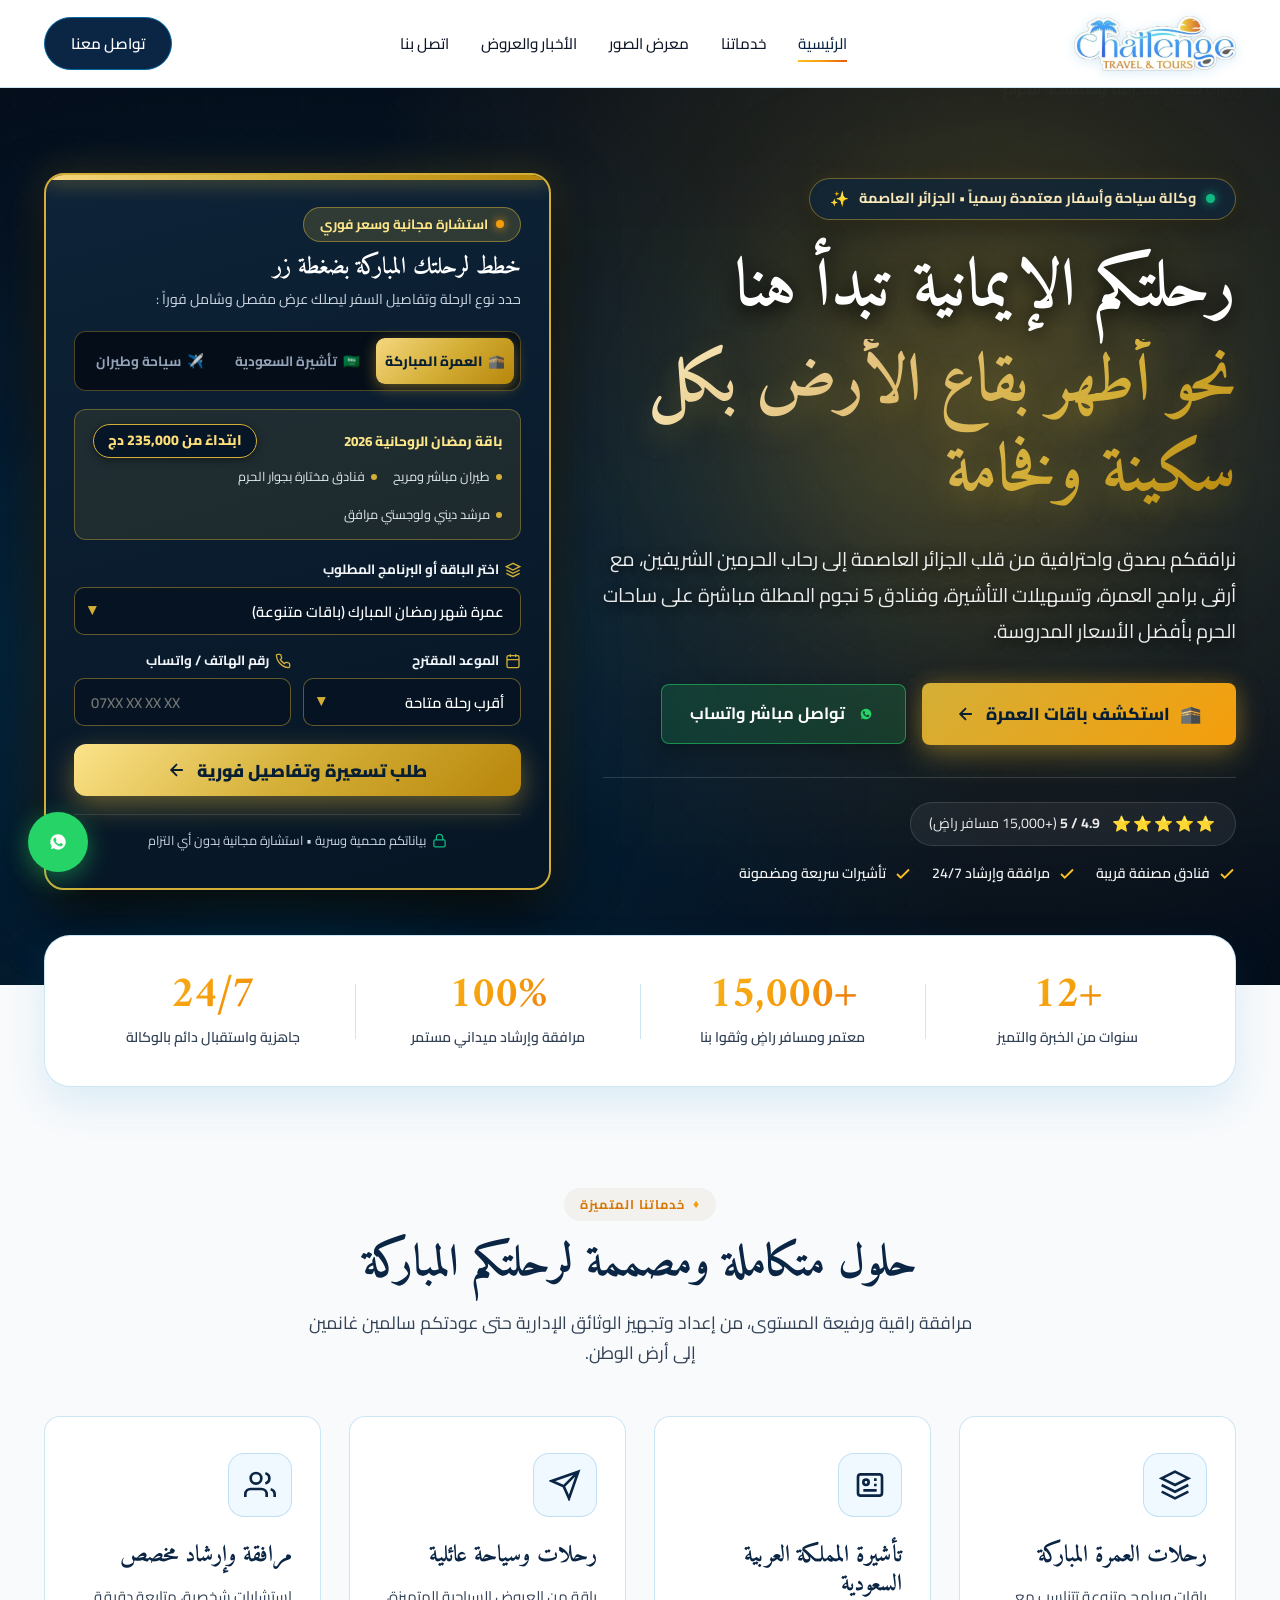
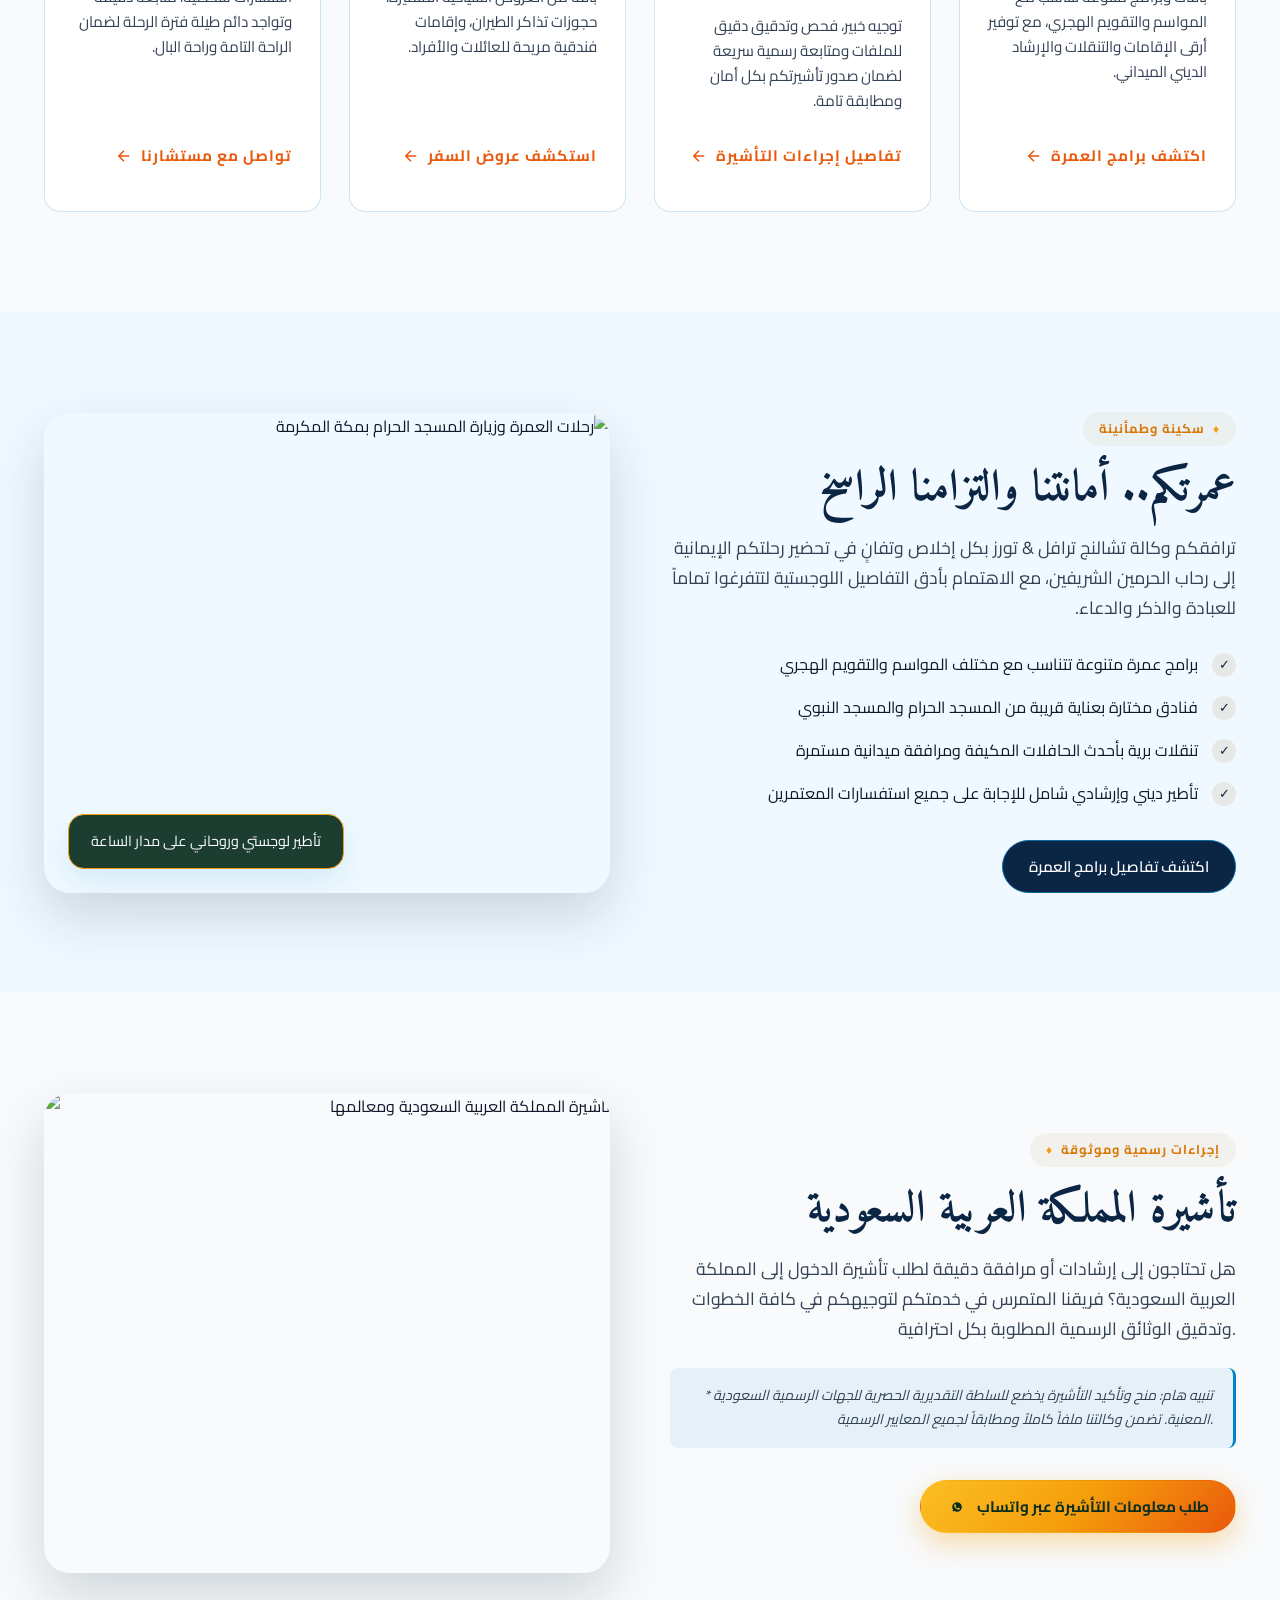
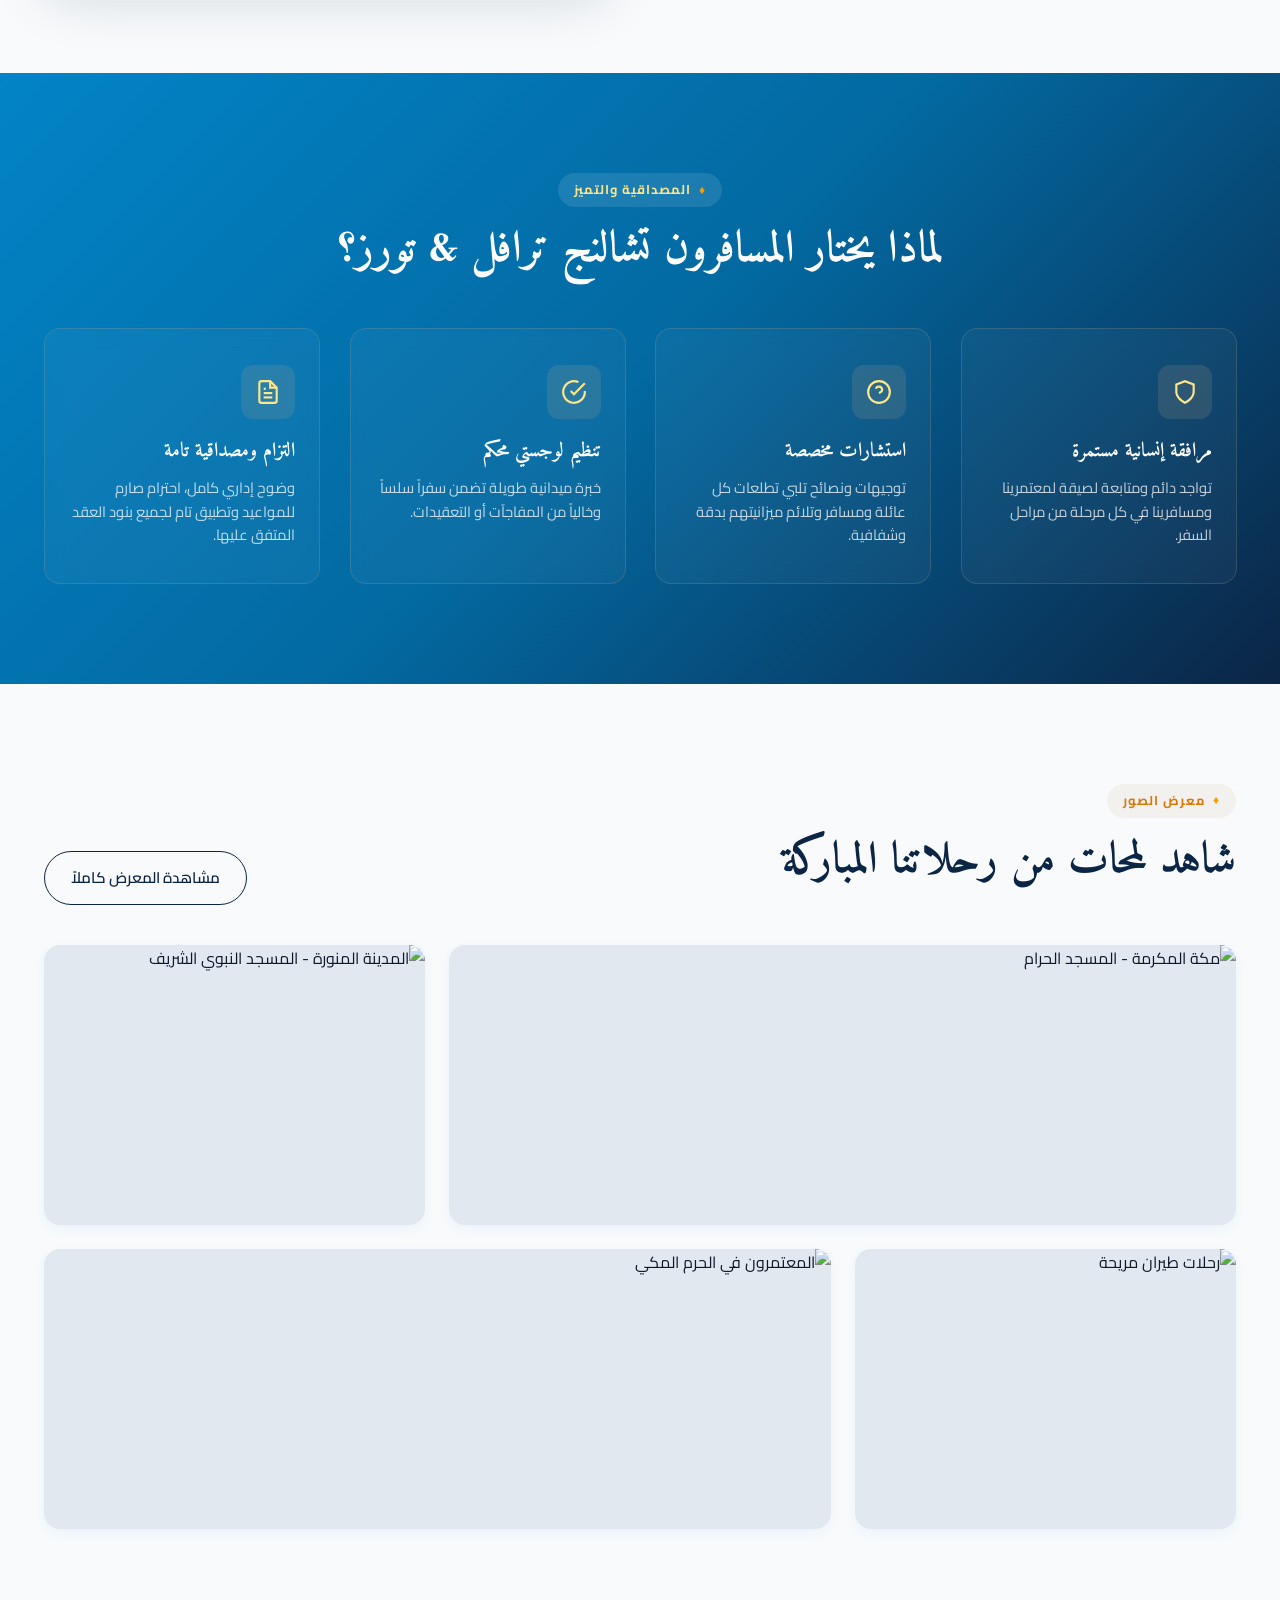
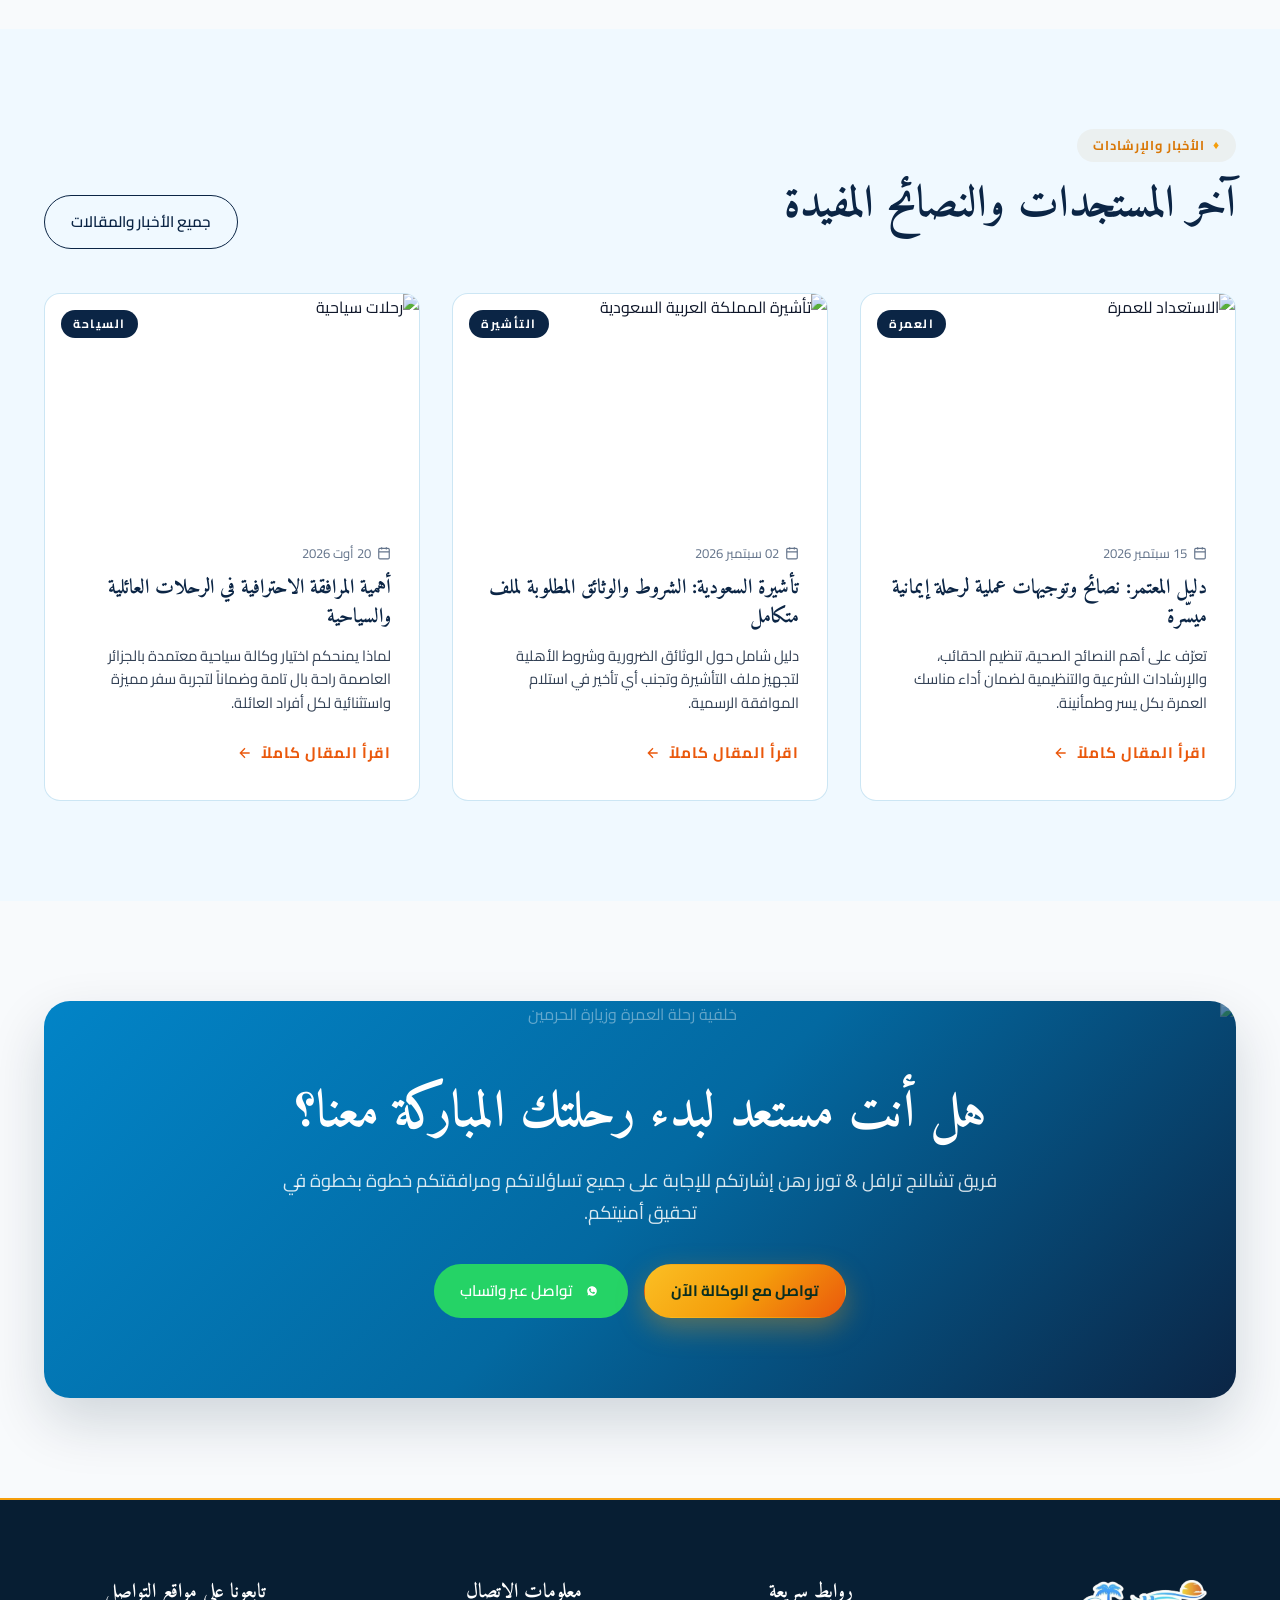
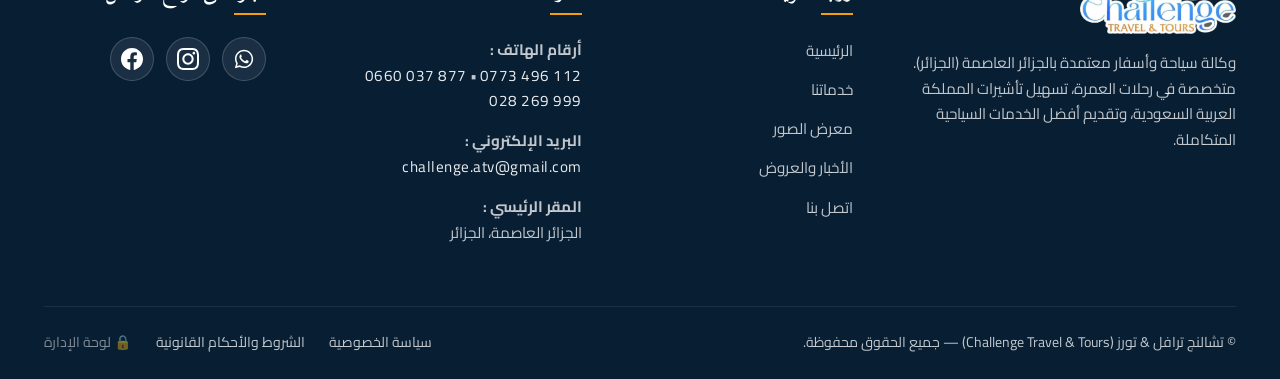
==== commit 33512017: "Redesign Hero booking card: solid luxury dark-navy styling, anti-cache overrides and responsive gold" ====
--- a/index.html
+++ b/index.html
@@ -20,8 +20,349 @@
   <meta property="og:image" content="assets/images/logo.png">
   <meta property="og:locale" content="ar_DZ">
   
-  <!-- CSS Stylesheet -->
-  <link rel="stylesheet" href="assets/css/style.css">
+  <!-- CSS Stylesheet with Cache-Buster -->
+  <link rel="stylesheet" href="assets/css/style.css?v=20261001_v3">
+
+  <!-- HERO LUXURY RESERVATION CARD EMBEDDED STYLES (Guaranteed First-Load Styling) -->
+  <style id="hero-luxury-card-override">
+    /* Carte Principale Ultra-Luxe Sombre & Dorée */
+    .hero-glass-card {
+      background: linear-gradient(165deg, #0e2338 0%, #061524 100%) !important;
+      border: 2px solid #D4AF37 !important;
+      border-radius: 20px !important;
+      padding: 32px 28px !important;
+      box-shadow: 0 25px 60px rgba(0, 0, 0, 0.88), 0 0 40px rgba(212, 175, 55, 0.22) !important;
+      position: relative !important;
+      overflow: hidden !important;
+      z-index: 10 !important;
+    }
+
+    .glass-card-top-light {
+      position: absolute !important;
+      top: 0 !important;
+      left: 0 !important;
+      width: 100% !important;
+      height: 5px !important;
+      background: linear-gradient(90deg, #F5D77F 0%, #D4AF37 50%, #B8860B 100%) !important;
+      box-shadow: 0 0 20px rgba(212, 175, 55, 0.9) !important;
+    }
+
+    .glass-card-header {
+      margin-bottom: 20px !important;
+      text-align: right !important;
+    }
+
+    .glass-header-badge {
+      display: inline-flex !important;
+      align-items: center !important;
+      gap: 8px !important;
+      background: rgba(212, 175, 55, 0.18) !important;
+      border: 1.5px solid rgba(212, 175, 55, 0.5) !important;
+      color: #FDE68A !important;
+      font-size: 0.84rem !important;
+      font-weight: 700 !important;
+      padding: 5px 16px !important;
+      border-radius: 50px !important;
+      margin-bottom: 10px !important;
+    }
+
+    .badge-radar {
+      width: 8px !important;
+      height: 8px !important;
+      border-radius: 50% !important;
+      background: #F59E0B !important;
+      box-shadow: 0 0 10px #F59E0B !important;
+      display: inline-block !important;
+    }
+
+    .glass-card-title {
+      color: #FFFFFF !important;
+      font-size: 1.45rem !important;
+      font-weight: 800 !important;
+      margin: 0 0 6px 0 !important;
+      line-height: 1.35 !important;
+      text-align: right !important;
+    }
+
+    .glass-card-desc {
+      color: #CBD5E1 !important;
+      font-size: 0.88rem !important;
+      line-height: 1.55 !important;
+      margin: 0 0 18px 0 !important;
+      text-align: right !important;
+    }
+
+    /* Sélecteur Segmenté (Onglets Services) */
+    .glass-service-nav {
+      display: grid !important;
+      grid-template-columns: repeat(3, 1fr) !important;
+      gap: 8px !important;
+      background: #040d18 !important;
+      padding: 6px !important;
+      border-radius: 12px !important;
+      border: 1.5px solid rgba(212, 175, 55, 0.35) !important;
+      margin-bottom: 18px !important;
+    }
+
+    .glass-nav-pill {
+      border: none !important;
+      background: transparent !important;
+      color: #94A3B8 !important;
+      padding: 10px 8px !important;
+      font-size: 0.85rem !important;
+      font-weight: 700 !important;
+      border-radius: 9px !important;
+      cursor: pointer !important;
+      transition: all 0.25s ease !important;
+      display: flex !important;
+      align-items: center !important;
+      justify-content: center !important;
+      gap: 6px !important;
+      white-space: nowrap !important;
+    }
+
+    .glass-nav-pill:hover {
+      color: #FFFFFF !important;
+      background: rgba(255, 255, 255, 0.08) !important;
+    }
+
+    .glass-nav-pill.active {
+      background: linear-gradient(135deg, #F5D77F 0%, #D4AF37 50%, #B8860B 100%) !important;
+      color: #071E33 !important;
+      font-weight: 800 !important;
+      box-shadow: 0 4px 15px rgba(212, 175, 55, 0.45) !important;
+    }
+
+    /* Aperçu Dynamique Live */
+    .glass-live-preview {
+      background: rgba(212, 175, 55, 0.1) !important;
+      border: 1.5px solid rgba(212, 175, 55, 0.4) !important;
+      border-radius: 12px !important;
+      padding: 14px 18px !important;
+      margin-bottom: 18px !important;
+    }
+
+    .preview-badge-row {
+      display: flex !important;
+      align-items: center !important;
+      justify-content: space-between !important;
+      margin-bottom: 8px !important;
+      flex-wrap: wrap !important;
+      gap: 8px !important;
+    }
+
+    .preview-tag {
+      font-size: 0.84rem !important;
+      color: #FDE68A !important;
+      font-weight: 800 !important;
+    }
+
+    .preview-price-pill {
+      background: #071626 !important;
+      border: 1.5px solid #D4AF37 !important;
+      color: #FFDF79 !important;
+      font-size: 0.88rem !important;
+      font-weight: 800 !important;
+      padding: 4px 14px !important;
+      border-radius: 50px !important;
+      box-shadow: 0 2px 10px rgba(0, 0, 0, 0.4) !important;
+    }
+
+    .preview-details-row {
+      display: flex !important;
+      gap: 16px !important;
+      font-size: 0.8rem !important;
+      color: #E2E8F0 !important;
+      flex-wrap: wrap !important;
+    }
+
+    .preview-detail-item {
+      display: flex !important;
+      align-items: center !important;
+      gap: 6px !important;
+    }
+
+    .detail-dot {
+      width: 6px !important;
+      height: 6px !important;
+      border-radius: 50% !important;
+      background: #D4AF37 !important;
+      display: inline-block !important;
+    }
+
+    /* Corps du Formulaire */
+    .glass-form-body {
+      display: flex !important;
+      flex-direction: column !important;
+      gap: 14px !important;
+      margin-bottom: 18px !important;
+    }
+
+    .glass-field-wrap {
+      display: flex !important;
+      flex-direction: column !important;
+      gap: 6px !important;
+      text-align: right !important;
+    }
+
+    .glass-field-label {
+      font-size: 0.84rem !important;
+      font-weight: 700 !important;
+      color: #F1F5F9 !important;
+      display: flex !important;
+      align-items: center !important;
+      gap: 6px !important;
+    }
+
+    .glass-field-label svg {
+      color: #D4AF37 !important;
+    }
+
+    .glass-select-shell {
+      position: relative !important;
+      width: 100% !important;
+    }
+
+    .glass-input-select,
+    .glass-input-text {
+      width: 100% !important;
+      height: 48px !important;
+      padding: 0 16px !important;
+      background: #051322 !important;
+      border: 1.5px solid rgba(212, 175, 55, 0.45) !important;
+      border-radius: 10px !important;
+      color: #FFFFFF !important;
+      font-size: 0.92rem !important;
+      font-family: inherit !important;
+      font-weight: 600 !important;
+      outline: none !important;
+      box-sizing: border-box !important;
+      transition: all 0.25s ease !important;
+      color-scheme: dark !important;
+    }
+
+    .glass-input-select {
+      appearance: none !important;
+      -webkit-appearance: none !important;
+      cursor: pointer !important;
+      padding-left: 36px !important;
+      line-height: 48px !important;
+    }
+
+    .glass-select-arrow {
+      position: absolute !important;
+      left: 14px !important;
+      top: 50% !important;
+      transform: translateY(-50%) !important;
+      color: #D4AF37 !important;
+      font-size: 0.75rem !important;
+      pointer-events: none !important;
+    }
+
+    .glass-input-select option {
+      background: #061525 !important;
+      color: #FFFFFF !important;
+      padding: 12px !important;
+    }
+
+    .glass-input-select:focus,
+    .glass-input-text:focus {
+      border-color: #F5D77F !important;
+      background: #091c33 !important;
+      box-shadow: 0 0 0 3px rgba(212, 175, 55, 0.35) !important;
+    }
+
+    .glass-fields-duo {
+      display: grid !important;
+      grid-template-columns: 1fr 1fr !important;
+      gap: 12px !important;
+    }
+
+    /* Bouton d'Action avec Effet Brillance Dorée */
+    .btn-glass-action {
+      width: 100% !important;
+      height: 52px !important;
+      padding: 0 20px !important;
+      background: linear-gradient(135deg, #FCE38A 0%, #D4AF37 50%, #B8860B 100%) !important;
+      color: #071E33 !important;
+      border: none !important;
+      border-radius: 12px !important;
+      font-size: 1.08rem !important;
+      font-weight: 900 !important;
+      font-family: inherit !important;
+      cursor: pointer !important;
+      position: relative !important;
+      overflow: hidden !important;
+      box-shadow: 0 10px 28px rgba(212, 175, 55, 0.45) !important;
+      transition: all 0.3s cubic-bezier(0.16, 1, 0.3, 1) !important;
+      display: flex !important;
+      align-items: center !important;
+      justify-content: center !important;
+      margin-top: 4px !important;
+      text-decoration: none !important;
+    }
+
+    .btn-glass-action:hover {
+      transform: translateY(-2px) !important;
+      box-shadow: 0 14px 34px rgba(212, 175, 55, 0.6) !important;
+    }
+
+    .btn-glass-action:active {
+      transform: translateY(0) !important;
+    }
+
+    .btn-glass-action .btn-text-content {
+      position: relative !important;
+      z-index: 2 !important;
+      display: flex !important;
+      align-items: center !important;
+      justify-content: center !important;
+      gap: 10px !important;
+      color: #071E33 !important;
+      font-weight: 900 !important;
+    }
+
+    .btn-glass-action .arrow-rtl {
+      transform: rotate(180deg) !important;
+      transition: transform 0.3s ease !important;
+    }
+
+    .btn-glass-action:hover .arrow-rtl {
+      transform: rotate(180deg) translateX(4px) !important;
+    }
+
+    .glass-card-footer {
+      margin-top: 14px !important;
+      padding-top: 14px !important;
+      border-top: 1px solid rgba(255, 255, 255, 0.12) !important;
+      text-align: center !important;
+    }
+
+    .footer-guarantee-badge {
+      display: inline-flex !important;
+      align-items: center !important;
+      gap: 6px !important;
+      font-size: 0.8rem !important;
+      color: #CBD5E1 !important;
+    }
+
+    .footer-guarantee-badge svg {
+      color: #10B981 !important;
+    }
+
+    @media (max-width: 768px) {
+      .glass-fields-duo {
+        grid-template-columns: 1fr !important;
+      }
+      .hero-glass-card {
+        padding: 22px 18px !important;
+      }
+      .glass-nav-pill {
+        font-size: 0.78rem !important;
+        padding: 8px 4px !important;
+      }
+    }
+  </style>
 
   <!-- Schema.org Structured Data -->
   <script type="application/ld+json">
--- a/assets/css/style.css
+++ b/assets/css/style.css
@@ -753,21 +753,19 @@
    CARTE INTERACTIVE GLASSMORPHISM LUXE (GAUCHE RTL)
    ========================================================================== */
 .hero-glass-card {
-  background: rgba(9, 23, 39, 0.78);
-  backdrop-filter: blur(28px);
-  -webkit-backdrop-filter: blur(28px);
-  border: 1.5px solid rgba(212, 175, 55, 0.35);
+  background: linear-gradient(165deg, #0e2338 0%, #061524 100%);
+  border: 2px solid #D4AF37;
   border-radius: 20px;
   padding: 32px 28px;
-  box-shadow: 0 30px 80px rgba(0, 0, 0, 0.7), 0 0 50px rgba(212, 175, 55, 0.12);
+  box-shadow: 0 25px 60px rgba(0, 0, 0, 0.88), 0 0 40px rgba(212, 175, 55, 0.22);
   position: relative;
   overflow: hidden;
   transition: transform 0.35s ease, border-color 0.35s ease, box-shadow 0.35s ease;
 }
 
 .hero-glass-card:hover {
-  border-color: rgba(212, 175, 55, 0.6);
-  box-shadow: 0 35px 90px rgba(0, 0, 0, 0.8), 0 0 60px rgba(212, 175, 55, 0.22);
+  border-color: #F5D77F;
+  box-shadow: 0 35px 90px rgba(0, 0, 0, 0.95), 0 0 55px rgba(212, 175, 55, 0.35);
 }
 
 .glass-card-top-light {
@@ -956,15 +954,19 @@
 .glass-input-select,
 .glass-input-text {
   width: 100%;
-  padding: 13px 16px;
-  background: rgba(255, 255, 255, 0.08);
-  border: 1px solid rgba(255, 255, 255, 0.18);
+  height: 48px;
+  padding: 0 16px;
+  background: #051322;
+  border: 1.5px solid rgba(212, 175, 55, 0.45);
   border-radius: 10px;
   color: #FFFFFF;
   font-size: 0.92rem;
   font-family: var(--font-body);
+  font-weight: 600;
+  outline: none;
+  box-sizing: border-box;
   transition: all 0.25s ease;
-  outline: none;
+  color-scheme: dark;
 }
 
 .glass-input-select {
@@ -972,6 +974,7 @@
   -webkit-appearance: none;
   cursor: pointer;
   padding-left: 36px;
+  line-height: 48px;
 }
 
 .glass-select-arrow {
@@ -979,22 +982,22 @@
   left: 14px;
   top: 50%;
   transform: translateY(-50%);
-  color: rgba(255, 255, 255, 0.5);
-  font-size: 0.7rem;
+  color: #D4AF37;
+  font-size: 0.75rem;
   pointer-events: none;
 }
 
 .glass-input-select option {
-  background: #0B1B2B;
+  background: #061525;
   color: #FFFFFF;
   padding: 12px;
 }
 
 .glass-input-select:focus,
 .glass-input-text:focus {
-  border-color: #D4AF37;
-  background: rgba(255, 255, 255, 0.12);
-  box-shadow: 0 0 0 3px rgba(212, 175, 55, 0.25);
+  border-color: #F5D77F;
+  background: #091c33;
+  box-shadow: 0 0 0 3px rgba(212, 175, 55, 0.35);
 }
 
 .glass-fields-duo {
@@ -1006,20 +1009,25 @@
 /* Bouton d'Action avec Sheen Effect */
 .btn-glass-action {
   width: 100%;
-  padding: 15px;
-  background: linear-gradient(135deg, #D4AF37 0%, #F59E0B 100%);
+  height: 52px;
+  padding: 0 20px;
+  background: linear-gradient(135deg, #FCE38A 0%, #D4AF37 50%, #B8860B 100%);
   color: #071E33;
   border: none;
-  border-radius: 10px;
-  font-size: 1.05rem;
-  font-weight: 800;
+  border-radius: 12px;
+  font-size: 1.08rem;
+  font-weight: 900;
   font-family: var(--font-body);
   cursor: pointer;
   position: relative;
   overflow: hidden;
-  box-shadow: 0 8px 24px rgba(212, 175, 55, 0.35);
+  box-shadow: 0 10px 28px rgba(212, 175, 55, 0.45);
   transition: all 0.3s cubic-bezier(0.16, 1, 0.3, 1);
+  display: flex;
+  align-items: center;
+  justify-content: center;
   margin-top: 4px;
+  text-decoration: none;
 }
 
 .btn-glass-action:hover {
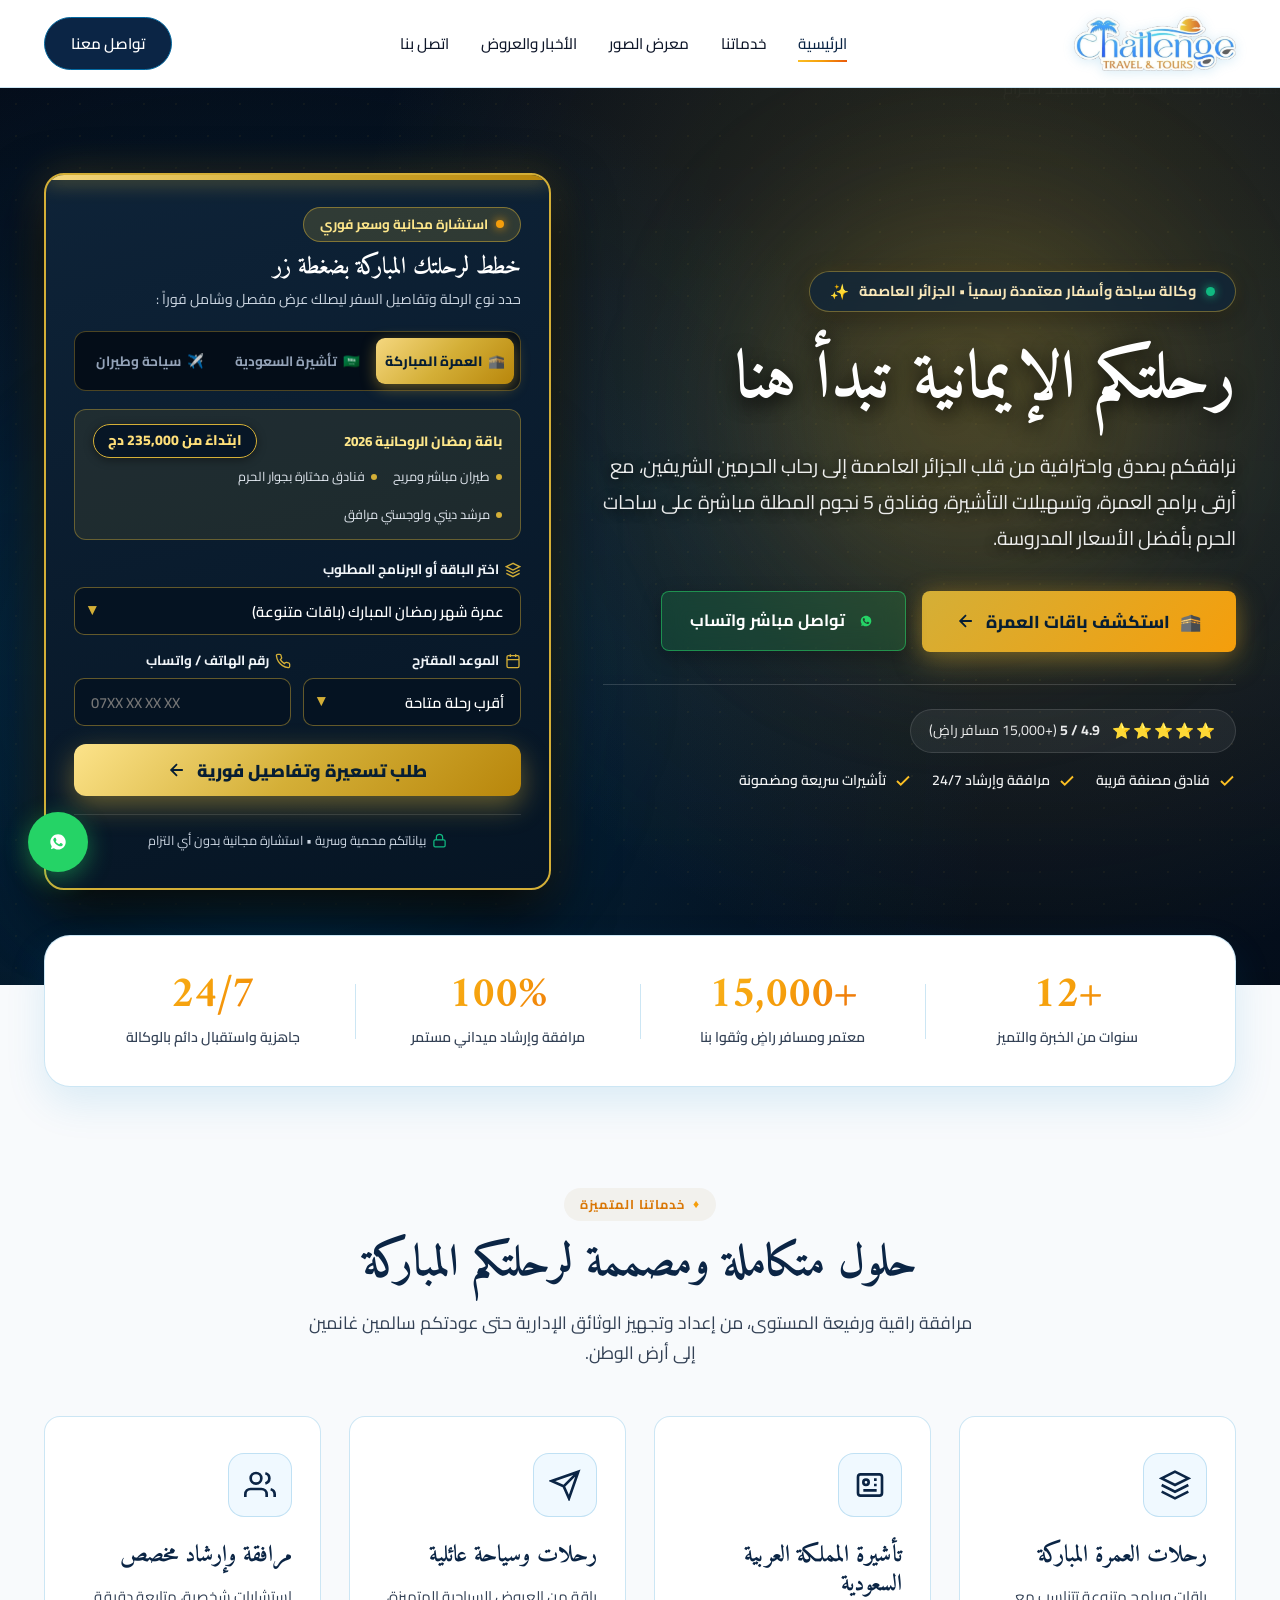
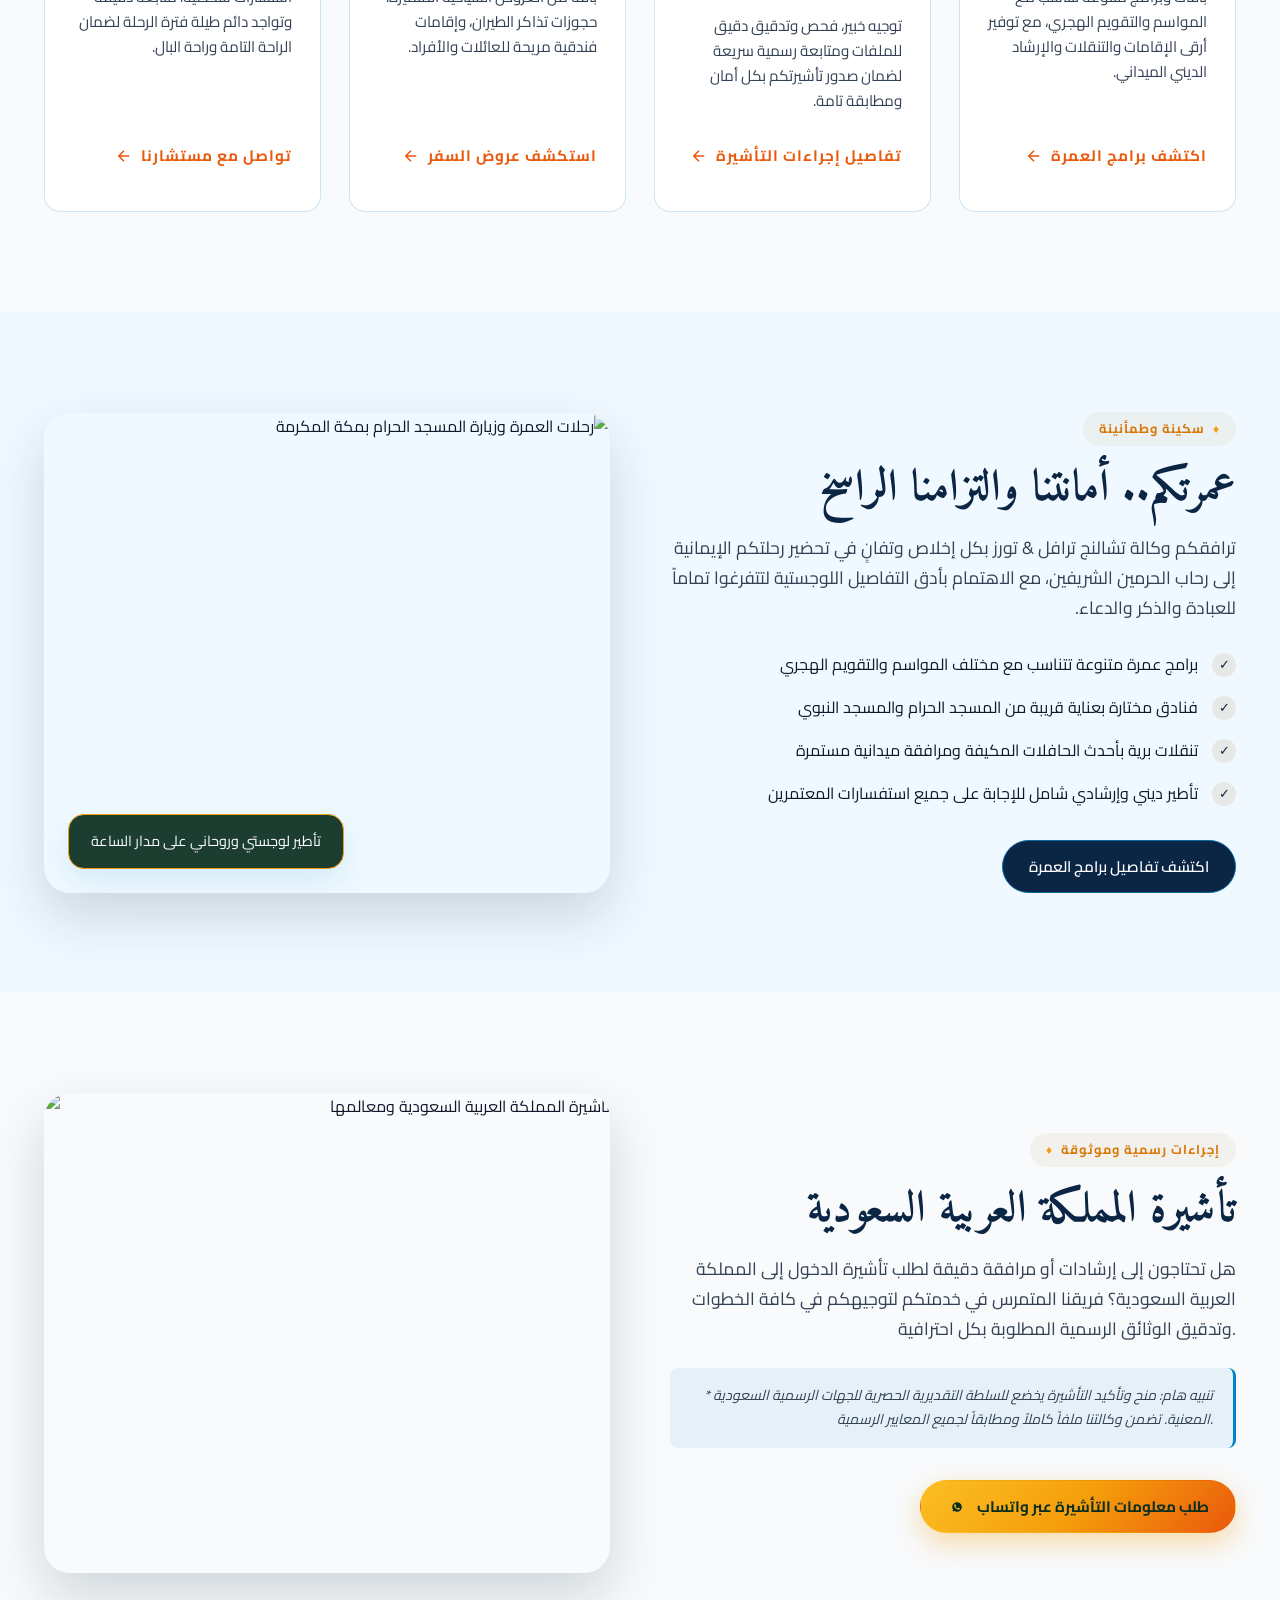
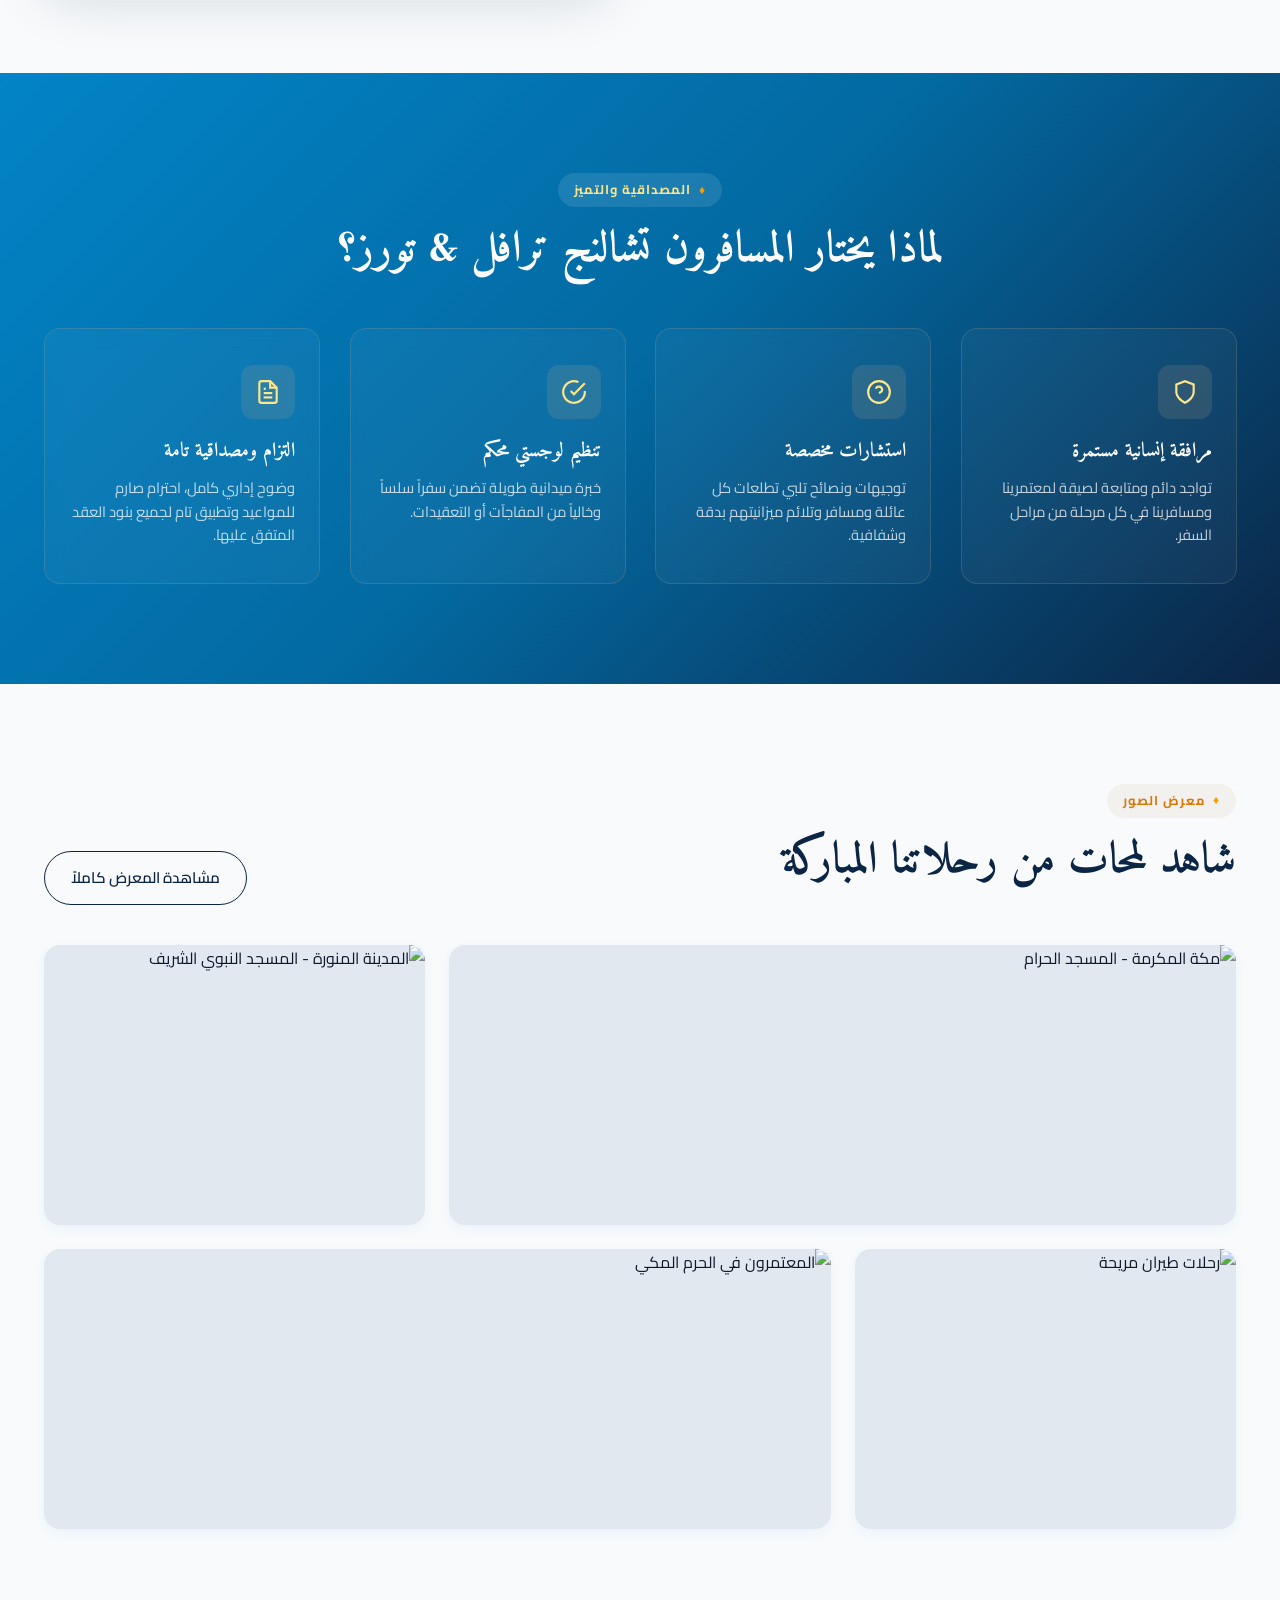
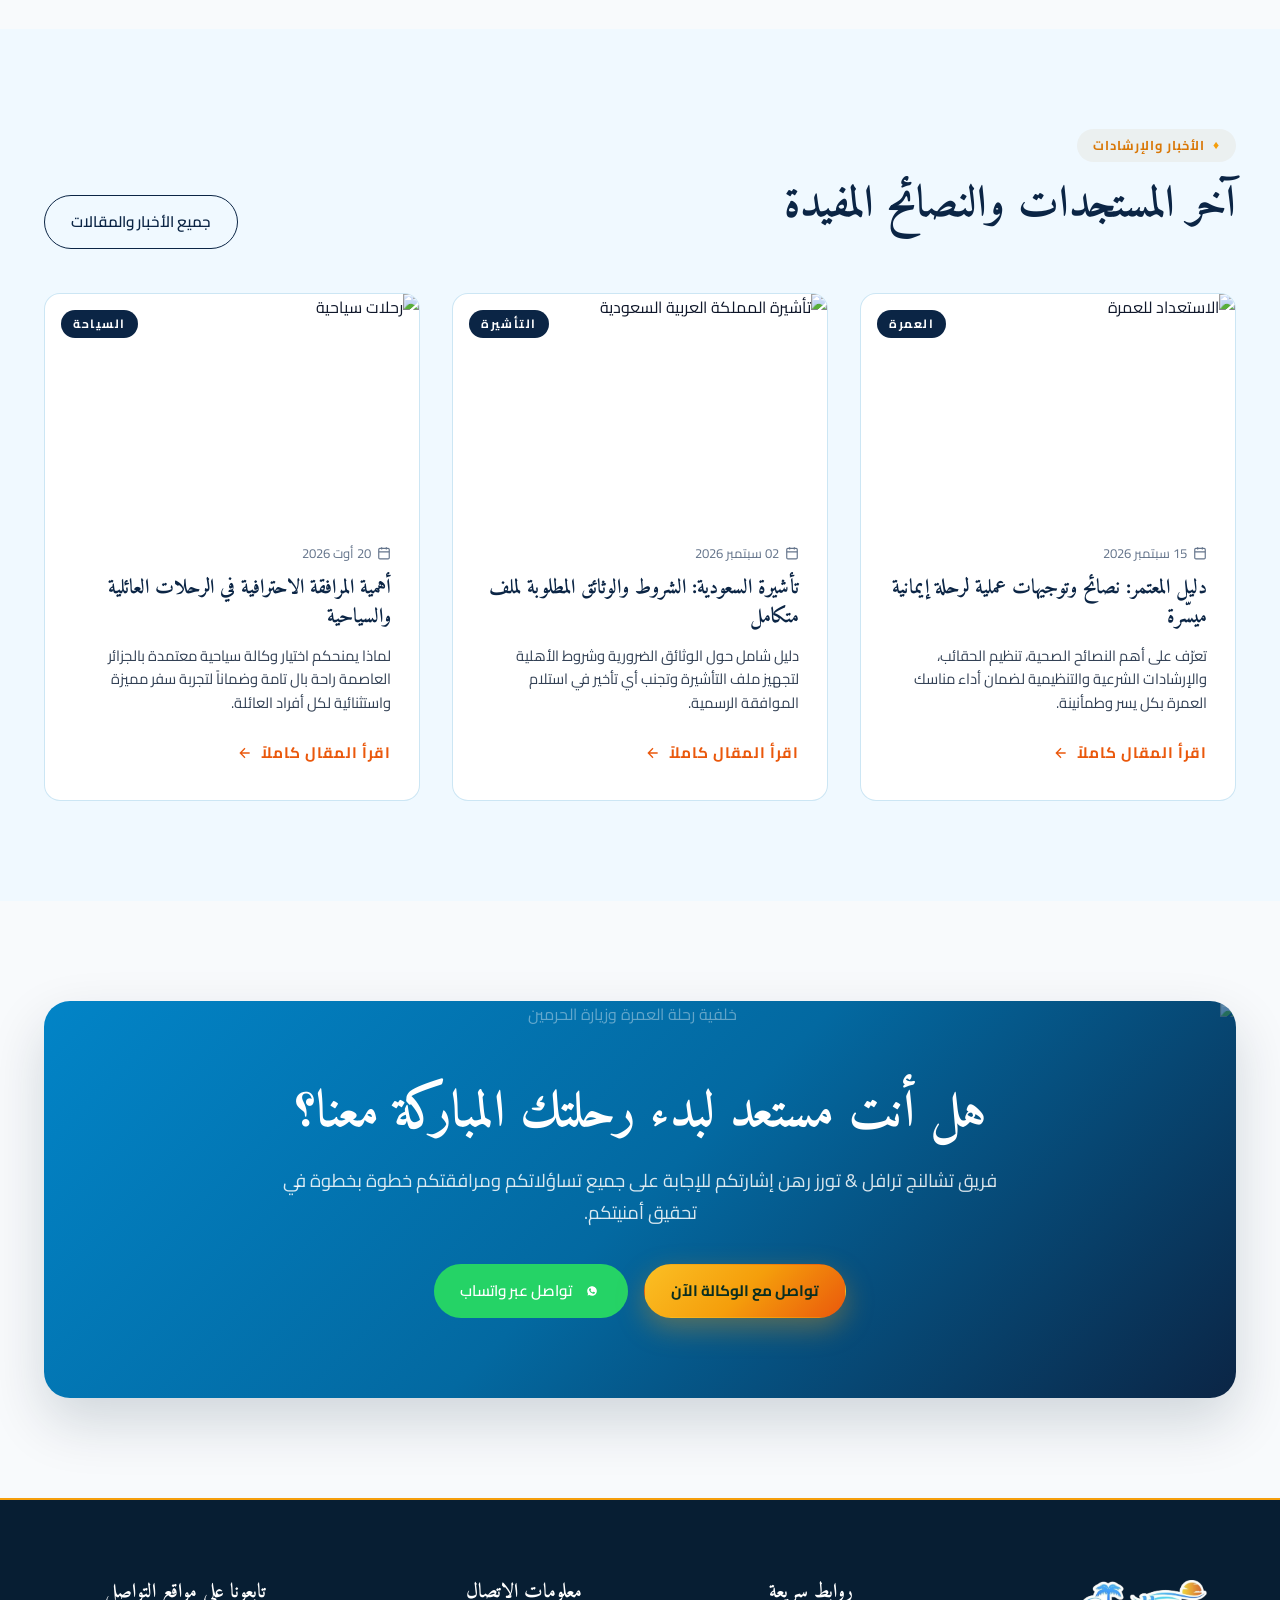
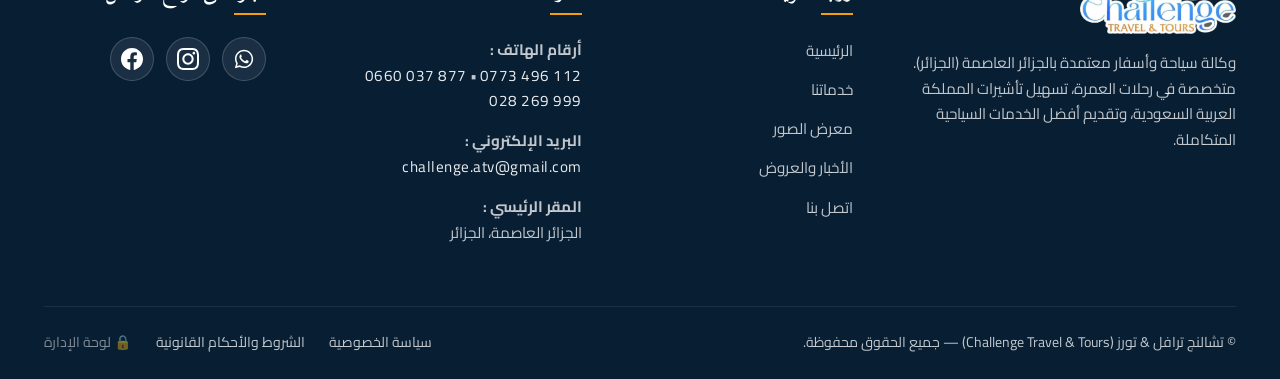
==== commit d53c36e3: "Remove accent subtitle from hero title as requested" ====
--- a/index.html
+++ b/index.html
@@ -462,8 +462,7 @@
 
           <!-- Titre Principal Monumental -->
           <h1 class="hero-title">
-            رحلتكم الإيمانية تبدأ هنا<br>
-            <span class="hero-title-accent">نحو أطهر بقاع الأرض بكل سكينة وفخامة</span>
+            رحلتكم الإيمانية تبدأ هنا
           </h1>
 
           <!-- Sous-titre Éclairé -->
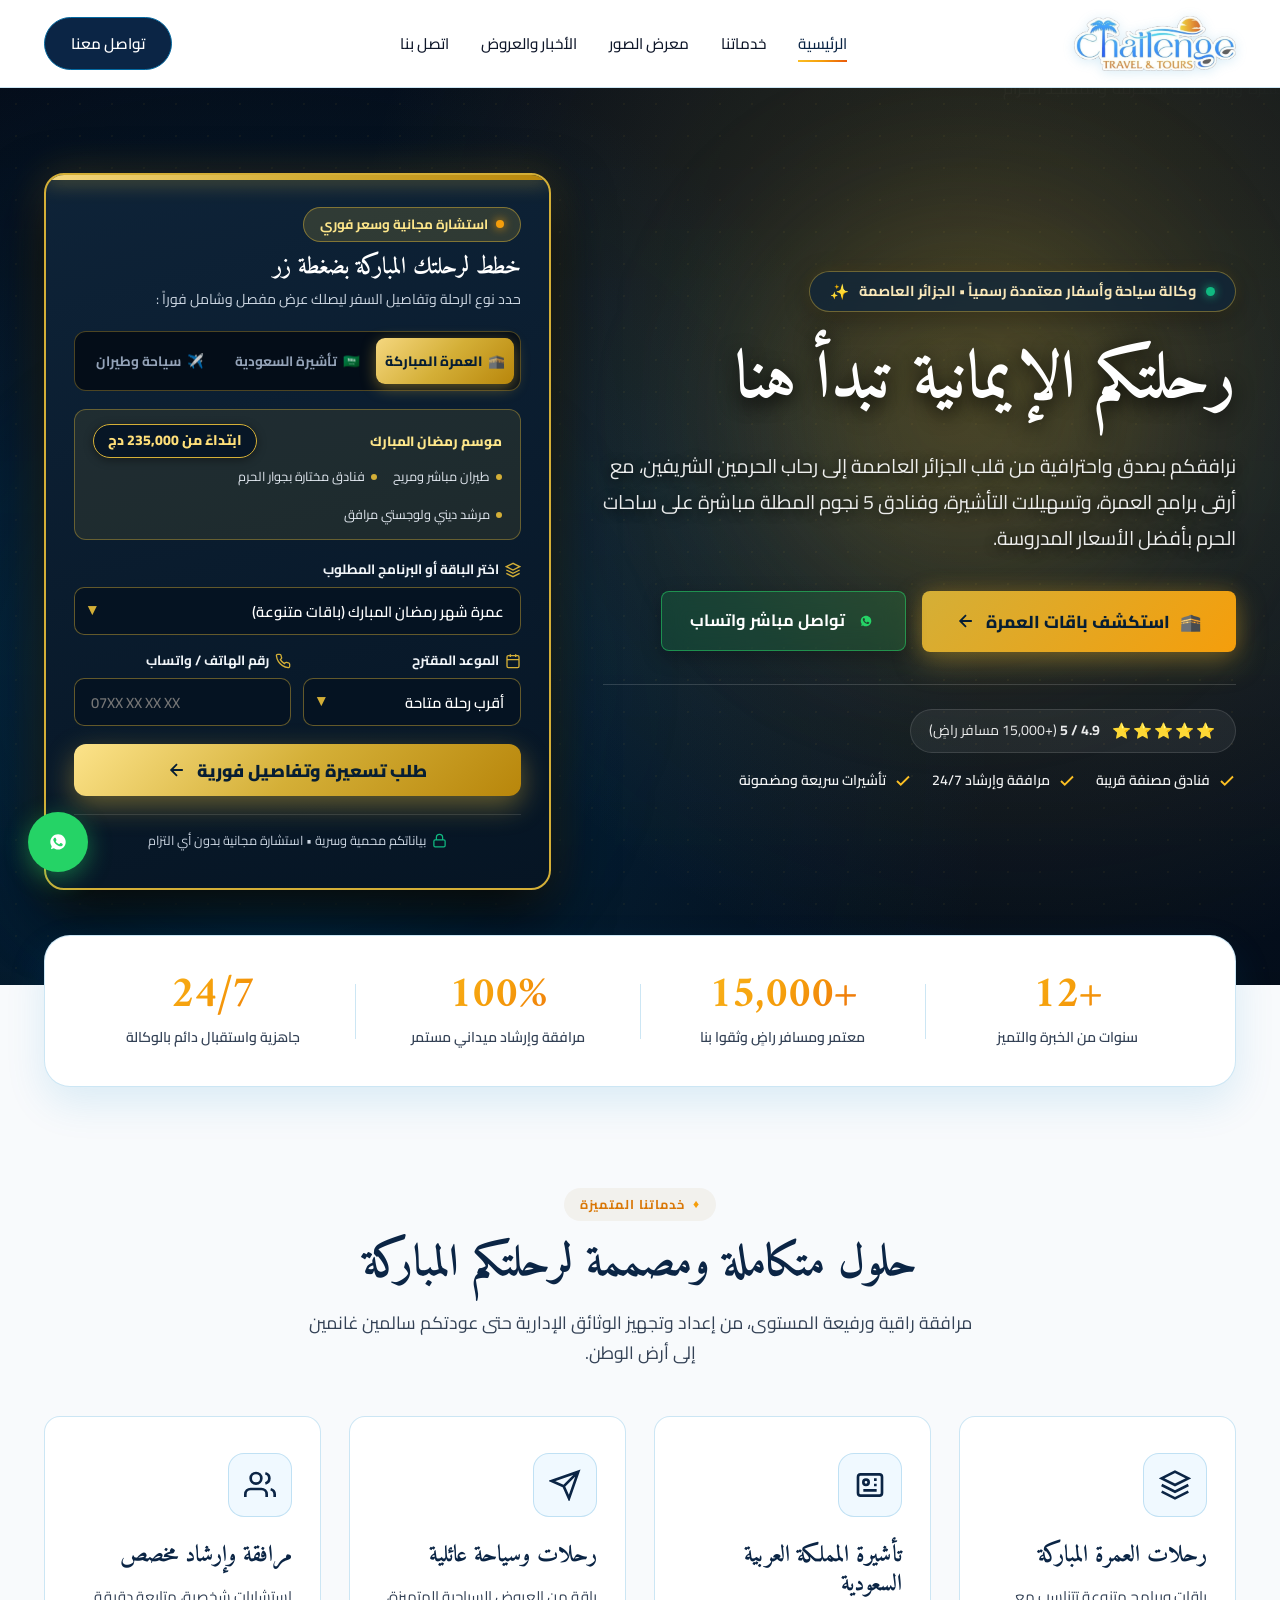
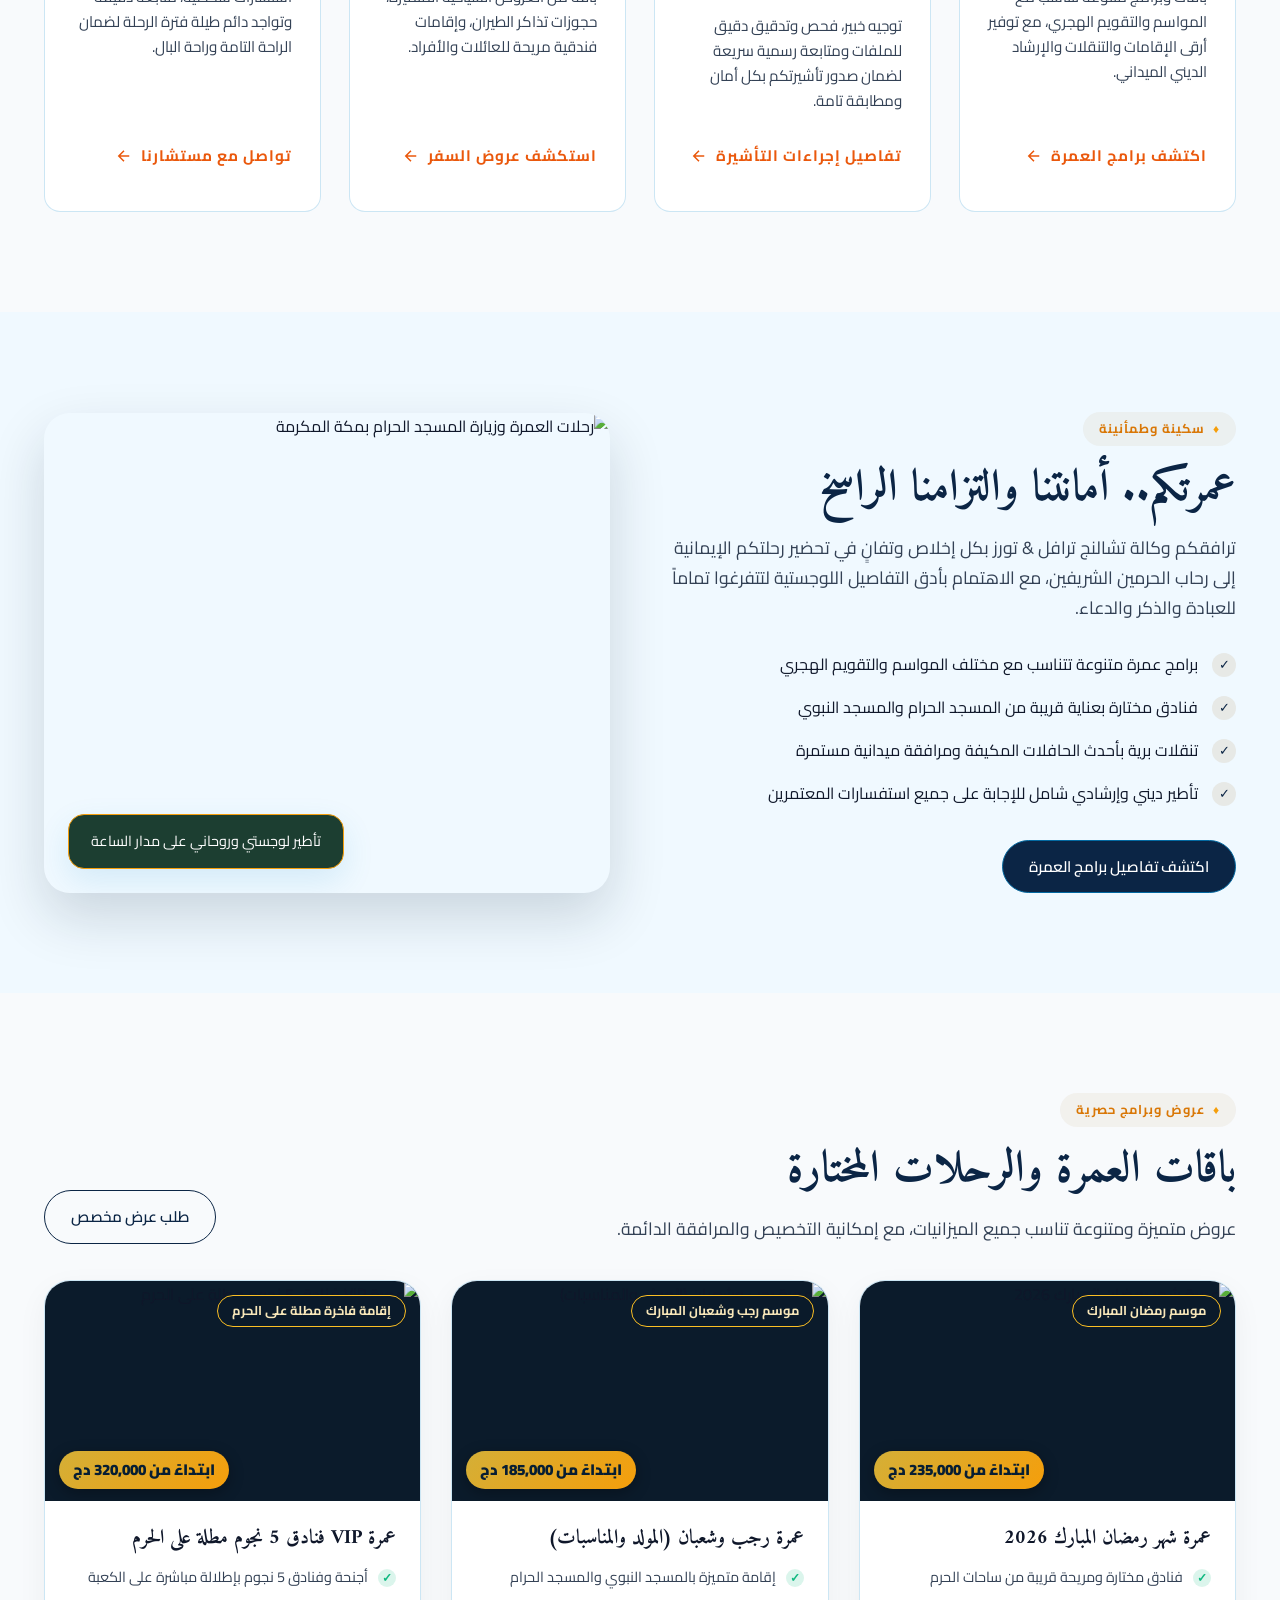
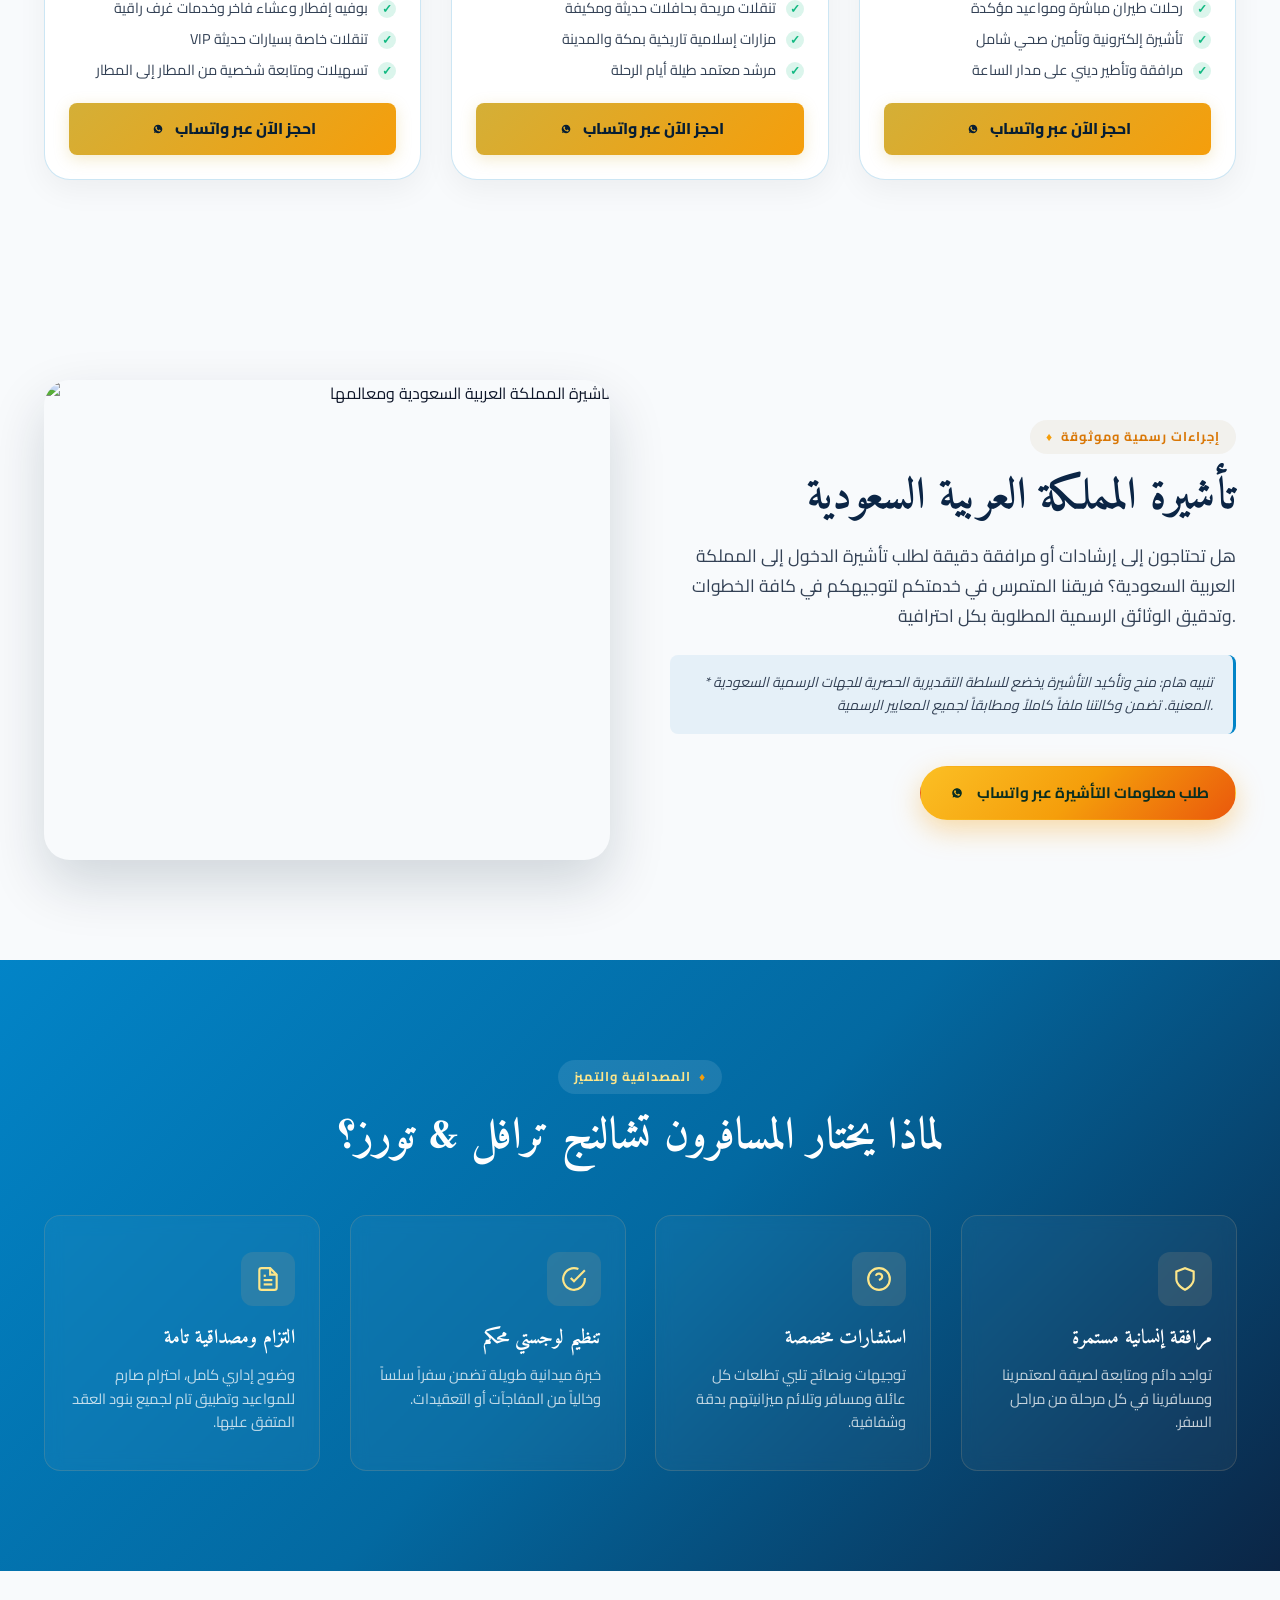
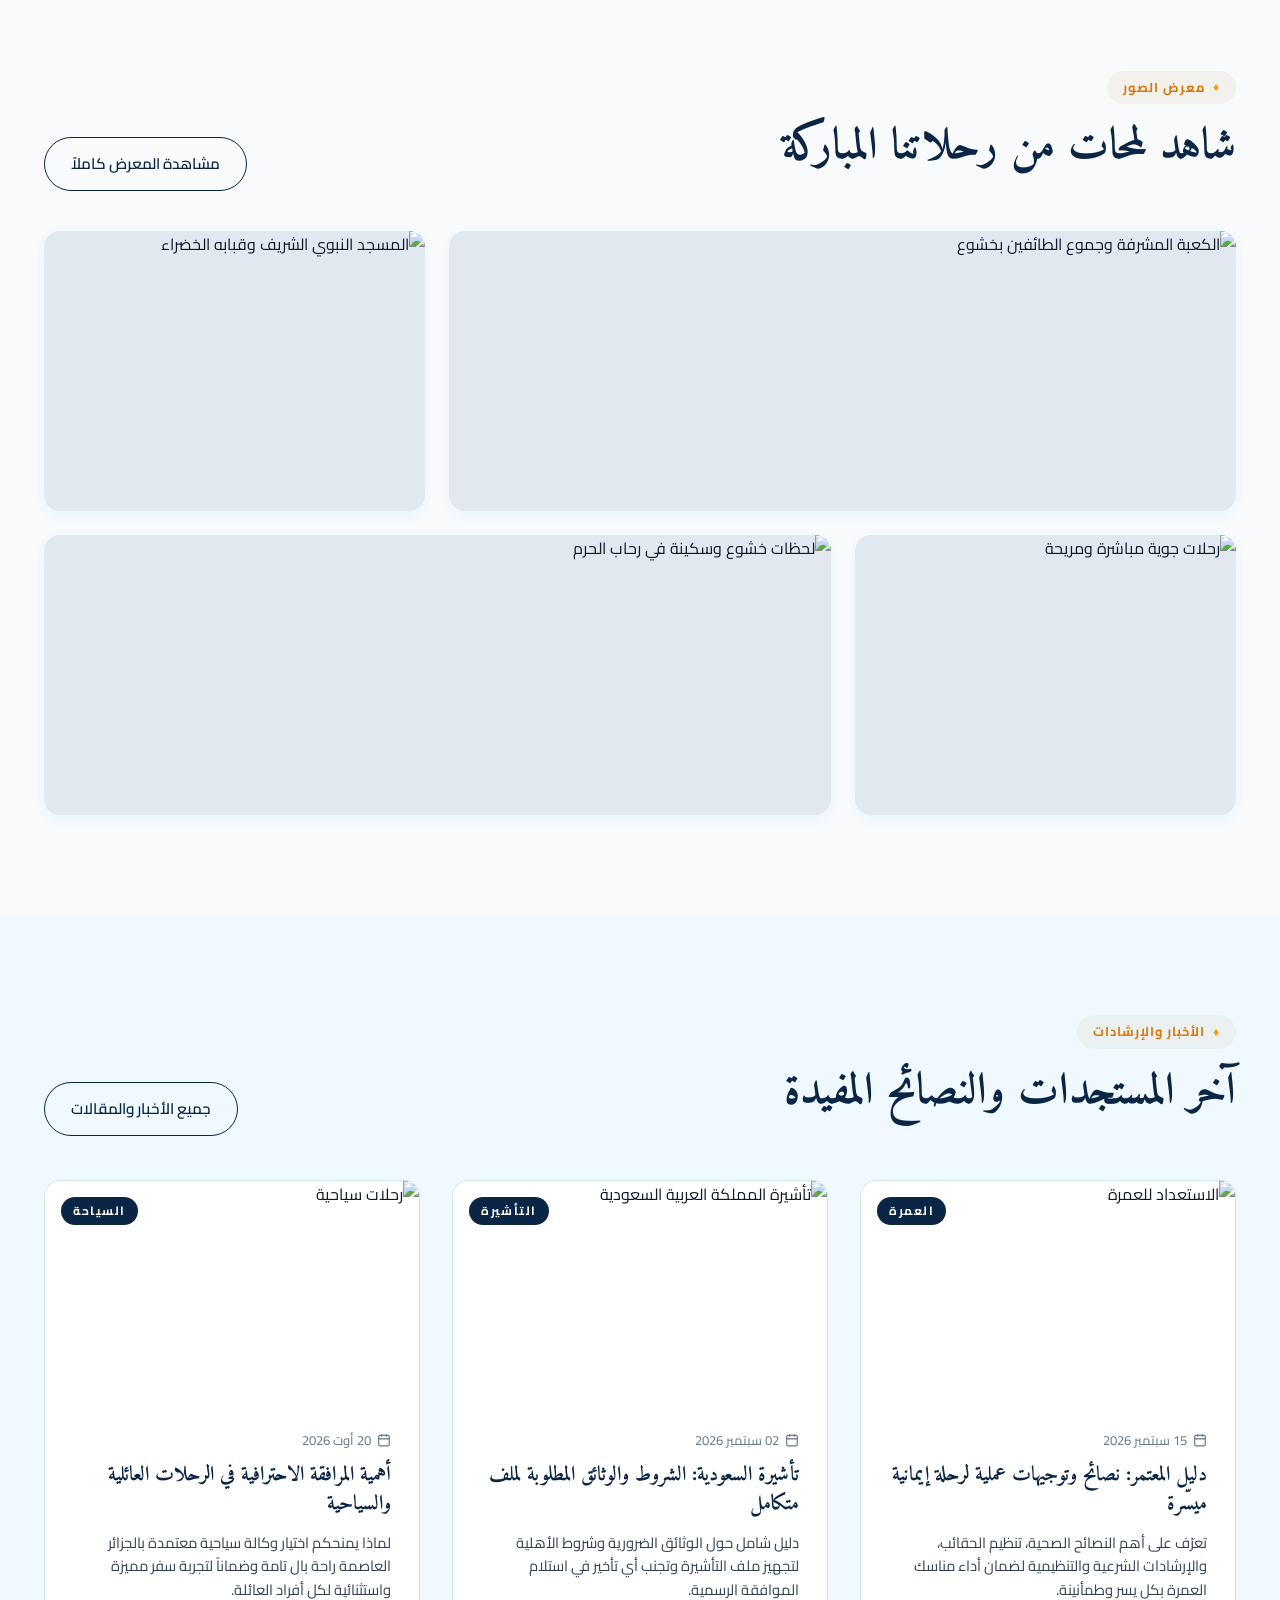
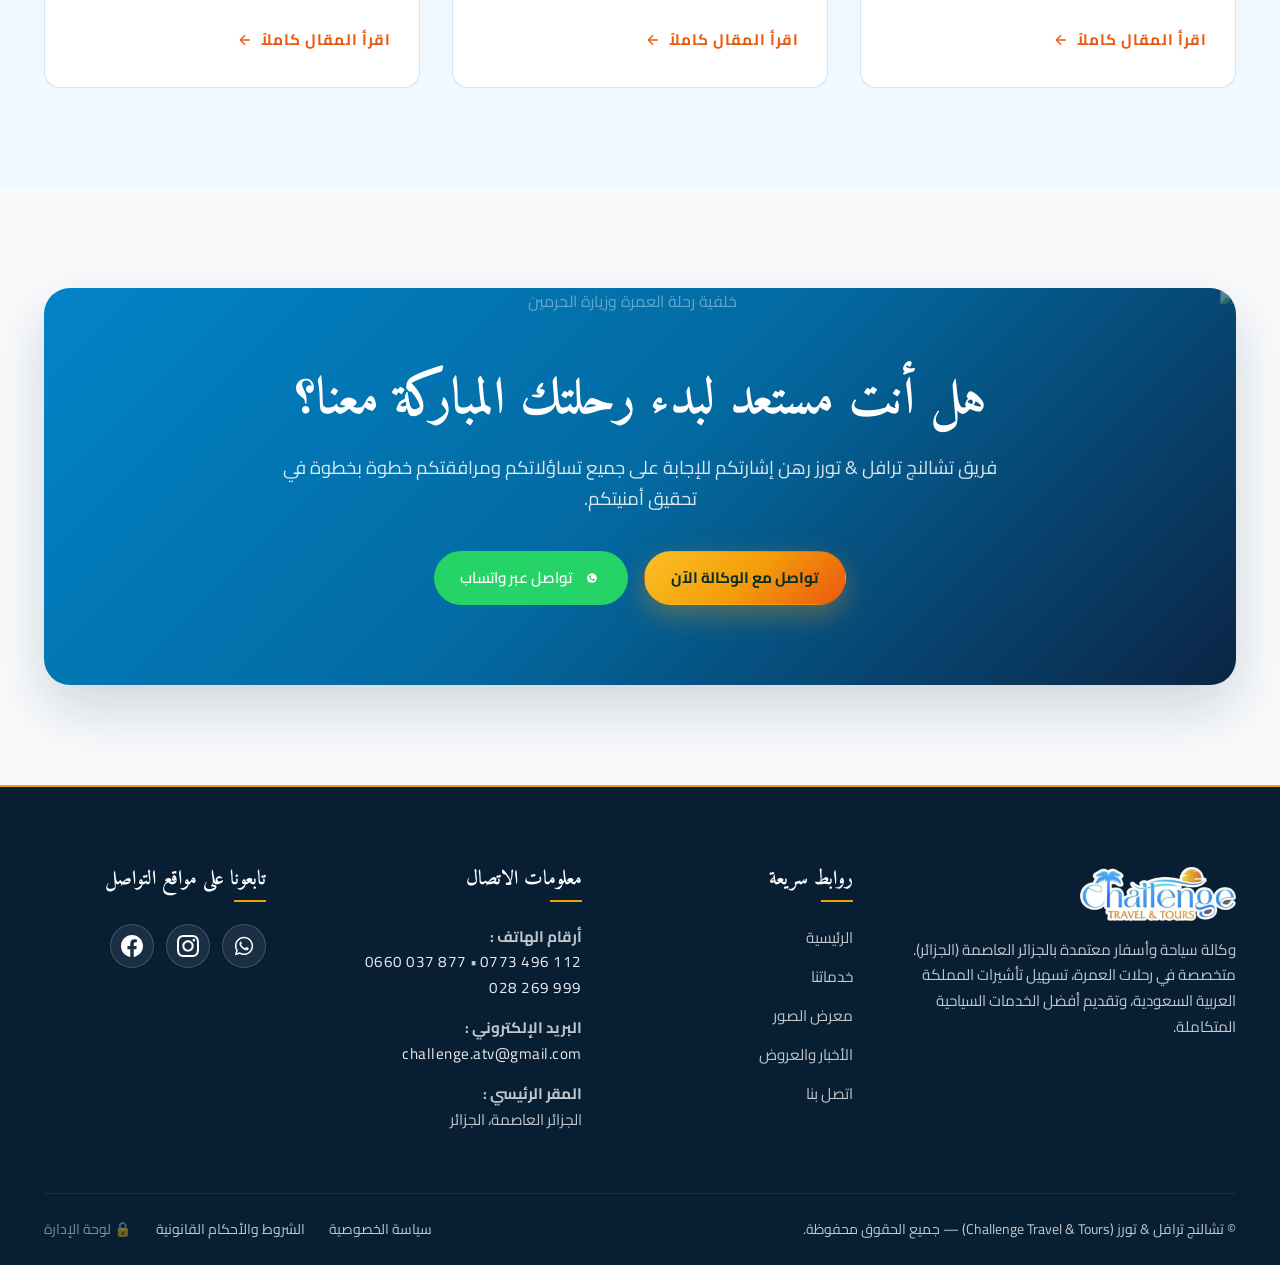
==== commit e4eecc8f: "Add full dynamic management for offers and photo gallery in admin and frontend" ====
--- a/index.html
+++ b/index.html
@@ -21,7 +21,7 @@
   <meta property="og:locale" content="ar_DZ">
   
   <!-- CSS Stylesheet with Cache-Buster -->
-  <link rel="stylesheet" href="assets/css/style.css?v=20261001_v3">
+  <link rel="stylesheet" href="assets/css/style.css?v=20261001_v4">
 
   <!-- HERO LUXURY RESERVATION CARD EMBEDDED STYLES (Guaranteed First-Load Styling) -->
   <style id="hero-luxury-card-override">
@@ -772,6 +772,26 @@
     </div>
   </section>
 
+  <!-- SECTION OFFRES & FORFAITS DYNAMIQUES -->
+  <section class="section-py" id="dynamicOffersSection">
+    <div class="container">
+      <div style="display: flex; justify-content: space-between; align-items: flex-end; margin-bottom: 36px; flex-wrap: wrap; gap: 20px;">
+        <div>
+          <span class="heading-tag">عروض وبرامج حصرية</span>
+          <h2 class="section-title">باقات العمرة والرحلات المختارة</h2>
+          <p class="section-desc">عروض متميزة ومتنوعة تناسب جميع الميزانيات، مع إمكانية التخصيص والمرافقة الدائمة.</p>
+        </div>
+        <a href="https://wa.me/213773496112?text=%D8%A7%D9%84%D8%B3%D9%84%D8%A7%D9%85%20%D8%B9%D9%84%D9%8A%D9%83%D9%85%D8%8C%20%D8%A3%D8%B1%D8%BA%D8%A8%20%D9%81%D9%8A%20%D8%B7%D9%84%D8%A8%20%D8%B9%D8%B1%D8%B6%20%D8%B3%D8%B9%D8%B1%20%D9%85%D8%AE%D8%B5%D8%B5" target="_blank" rel="noopener" class="btn btn-outline">
+          <span>طلب عرض مخصص</span>
+        </a>
+      </div>
+
+      <div class="dynamic-offers-grid" id="dynamicOffersGrid">
+        <!-- Rendu dynamique en JS via localStorage -->
+      </div>
+    </div>
+  </section>
+
   <!-- SECTION VISA ARABIE SAOUDITE -->
   <section class="section-py" id="visaHighlight">
     <div class="container">
@@ -859,7 +879,7 @@
         <a href="galerie.html" class="btn btn-outline">مشاهدة المعرض كاملاً</a>
       </div>
 
-      <div class="gallery-grid">
+      <div class="gallery-grid" id="homeGalleryGrid">
         <div class="gallery-item span-2" data-cat="omra">
           <img src="https://images.unsplash.com/photo-1591604129939-f1efa4d9f7fa?auto=format&fit=crop&w=1200&q=80" alt="مكة المكرمة - المسجد الحرام">
           <div class="gallery-overlay">
@@ -1078,7 +1098,7 @@
     </a>
   </div>
 
-  <!-- SCRIPT JS -->
-  <script src="assets/js/main.js"></script>
+  <!-- SCRIPT JS with Cache-Buster -->
+  <script src="assets/js/main.js?v=20261001_v4"></script>
 </body>
 </html>
--- a/assets/css/style.css
+++ b/assets/css/style.css
@@ -2514,6 +2514,154 @@
   letter-spacing: 0.5px;
 }
 
-
-
-
+/* ==========================================================================
+   DYNAMIC OFFERS SECTION (BÂQAT & FORFAITS DYNAMIQUES)
+   ========================================================================== */
+.dynamic-offers-grid {
+  display: grid;
+  grid-template-columns: repeat(auto-fit, minmax(320px, 1fr));
+  gap: 30px;
+  margin-top: 24px;
+}
+
+.dynamic-offer-card {
+  background: var(--bg-surface);
+  border: 1.5px solid var(--border-subtle);
+  border-radius: var(--radius-lg);
+  overflow: hidden;
+  box-shadow: 0 10px 30px rgba(0, 0, 0, 0.05);
+  transition: all 0.35s cubic-bezier(0.16, 1, 0.3, 1);
+  display: flex;
+  flex-direction: column;
+  position: relative;
+}
+
+.dynamic-offer-card:hover {
+  transform: translateY(-6px);
+  border-color: var(--gold-400);
+  box-shadow: 0 20px 45px rgba(212, 175, 55, 0.18);
+}
+
+.offer-card-media {
+  position: relative;
+  width: 100%;
+  height: 220px;
+  overflow: hidden;
+  background: #0B1B2B;
+}
+
+.offer-card-img {
+  width: 100%;
+  height: 100%;
+  object-fit: cover;
+  transition: transform 0.5s ease;
+}
+
+.dynamic-offer-card:hover .offer-card-img {
+  transform: scale(1.06);
+}
+
+.offer-card-badge {
+  position: absolute;
+  top: 14px;
+  right: 14px;
+  background: rgba(11, 27, 43, 0.88);
+  border: 1px solid var(--gold-400);
+  color: #F8E7B9;
+  font-size: 0.8rem;
+  font-weight: 700;
+  padding: 4px 14px;
+  border-radius: 50px;
+  backdrop-filter: blur(8px);
+  z-index: 2;
+}
+
+.offer-card-price-overlay {
+  position: absolute;
+  bottom: 12px;
+  left: 14px;
+  background: linear-gradient(135deg, #D4AF37 0%, #F59E0B 100%);
+  color: #071E33;
+  font-weight: 900;
+  font-size: 0.95rem;
+  padding: 6px 14px;
+  border-radius: 50px;
+  box-shadow: 0 4px 15px rgba(0, 0, 0, 0.3);
+  z-index: 2;
+}
+
+.offer-card-body {
+  padding: 24px;
+  display: flex;
+  flex-direction: column;
+  flex: 1;
+}
+
+.offer-card-title {
+  font-size: 1.25rem;
+  font-weight: 800;
+  color: var(--text-primary);
+  margin-bottom: 14px;
+  line-height: 1.4;
+}
+
+.offer-features-list {
+  list-style: none;
+  padding: 0;
+  margin: 0 0 22px 0;
+  display: flex;
+  flex-direction: column;
+  gap: 10px;
+  flex: 1;
+}
+
+.offer-feature-item {
+  display: flex;
+  align-items: flex-start;
+  gap: 10px;
+  font-size: 0.9rem;
+  color: var(--text-secondary);
+  line-height: 1.45;
+}
+
+.offer-feature-icon {
+  width: 18px;
+  height: 18px;
+  border-radius: 50%;
+  background: rgba(16, 185, 129, 0.15);
+  color: #10B981;
+  display: inline-flex;
+  align-items: center;
+  justify-content: center;
+  font-size: 0.75rem;
+  font-weight: 900;
+  flex-shrink: 0;
+  margin-top: 2px;
+}
+
+.offer-card-btn {
+  display: inline-flex;
+  align-items: center;
+  justify-content: center;
+  gap: 8px;
+  width: 100%;
+  padding: 13px 20px;
+  background: linear-gradient(135deg, #D4AF37 0%, #F59E0B 100%);
+  color: #071E33 !important;
+  font-weight: 800;
+  font-size: 0.98rem;
+  border-radius: var(--radius-sm);
+  text-decoration: none;
+  transition: all 0.3s ease;
+  box-shadow: 0 4px 15px rgba(212, 175, 55, 0.25);
+  margin-top: auto;
+}
+
+.offer-card-btn:hover {
+  transform: translateY(-2px);
+  box-shadow: 0 8px 24px rgba(212, 175, 55, 0.4);
+}
+
+
+
+
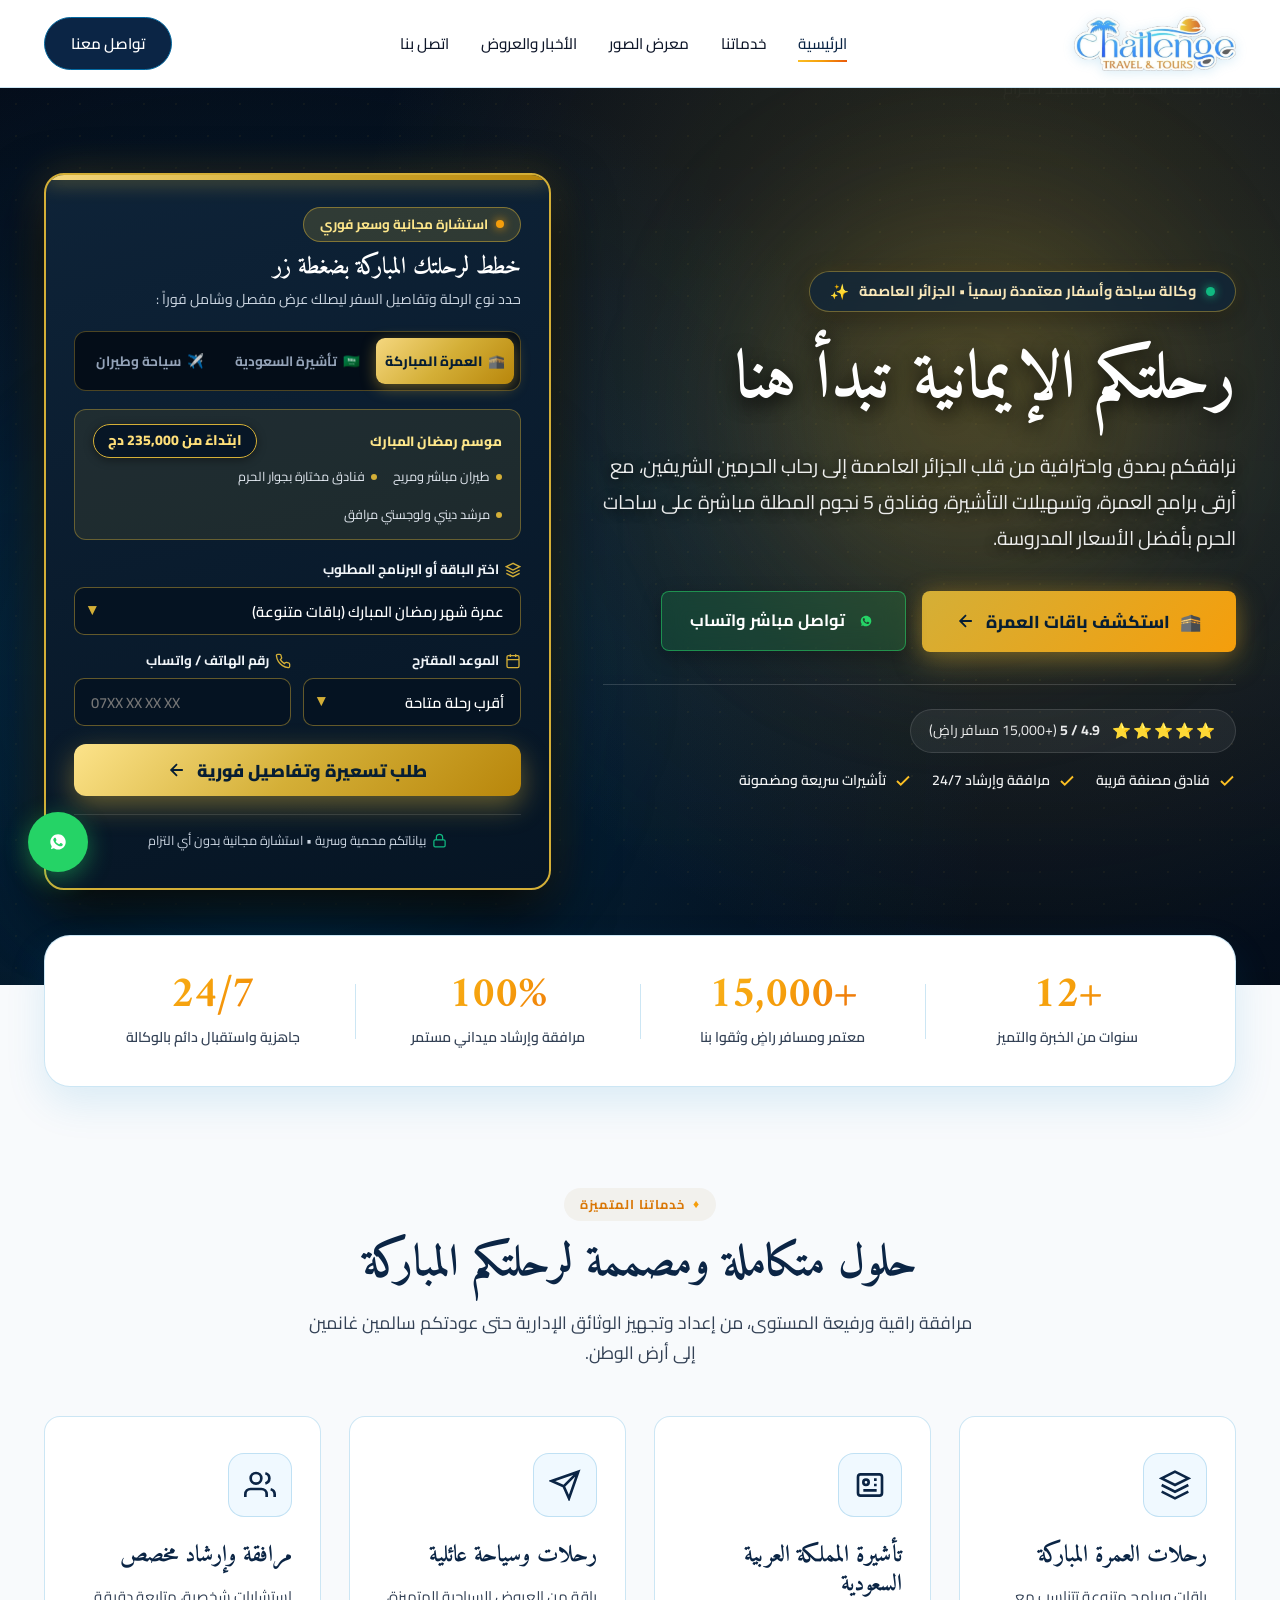
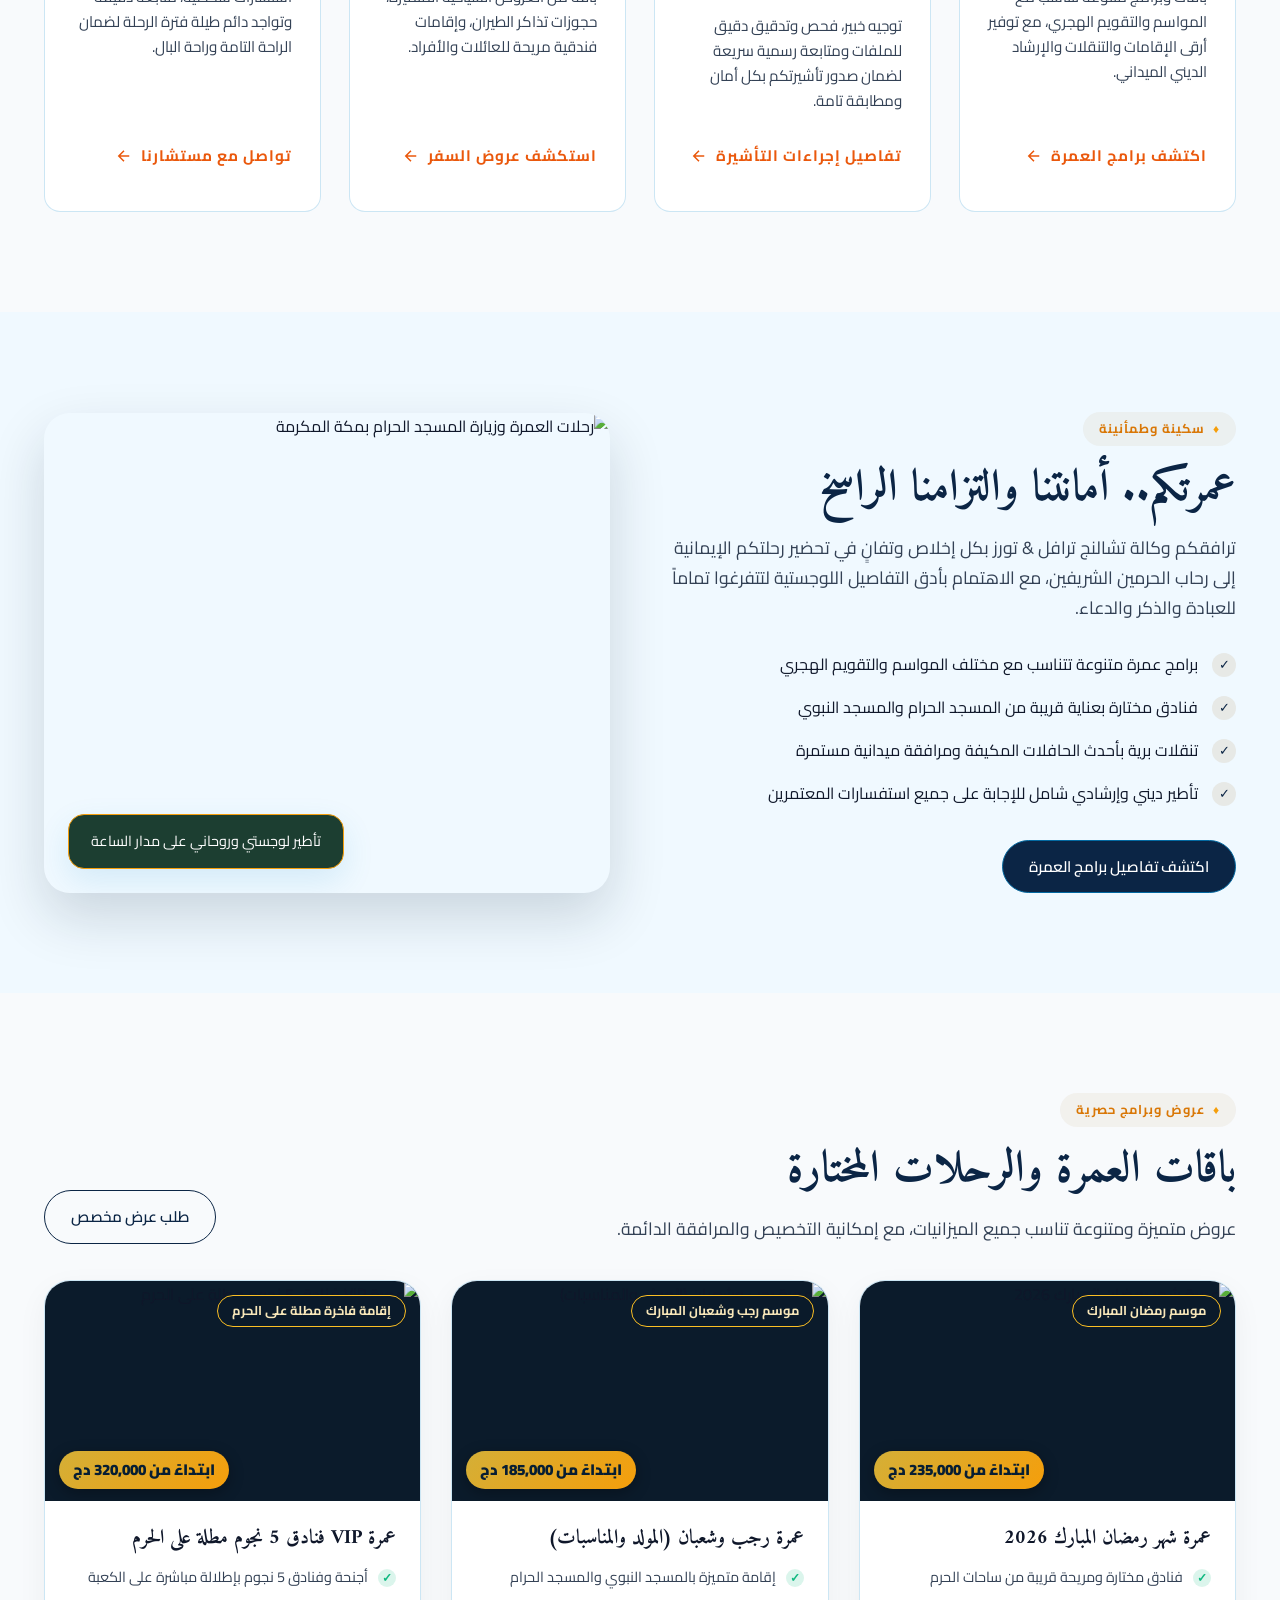
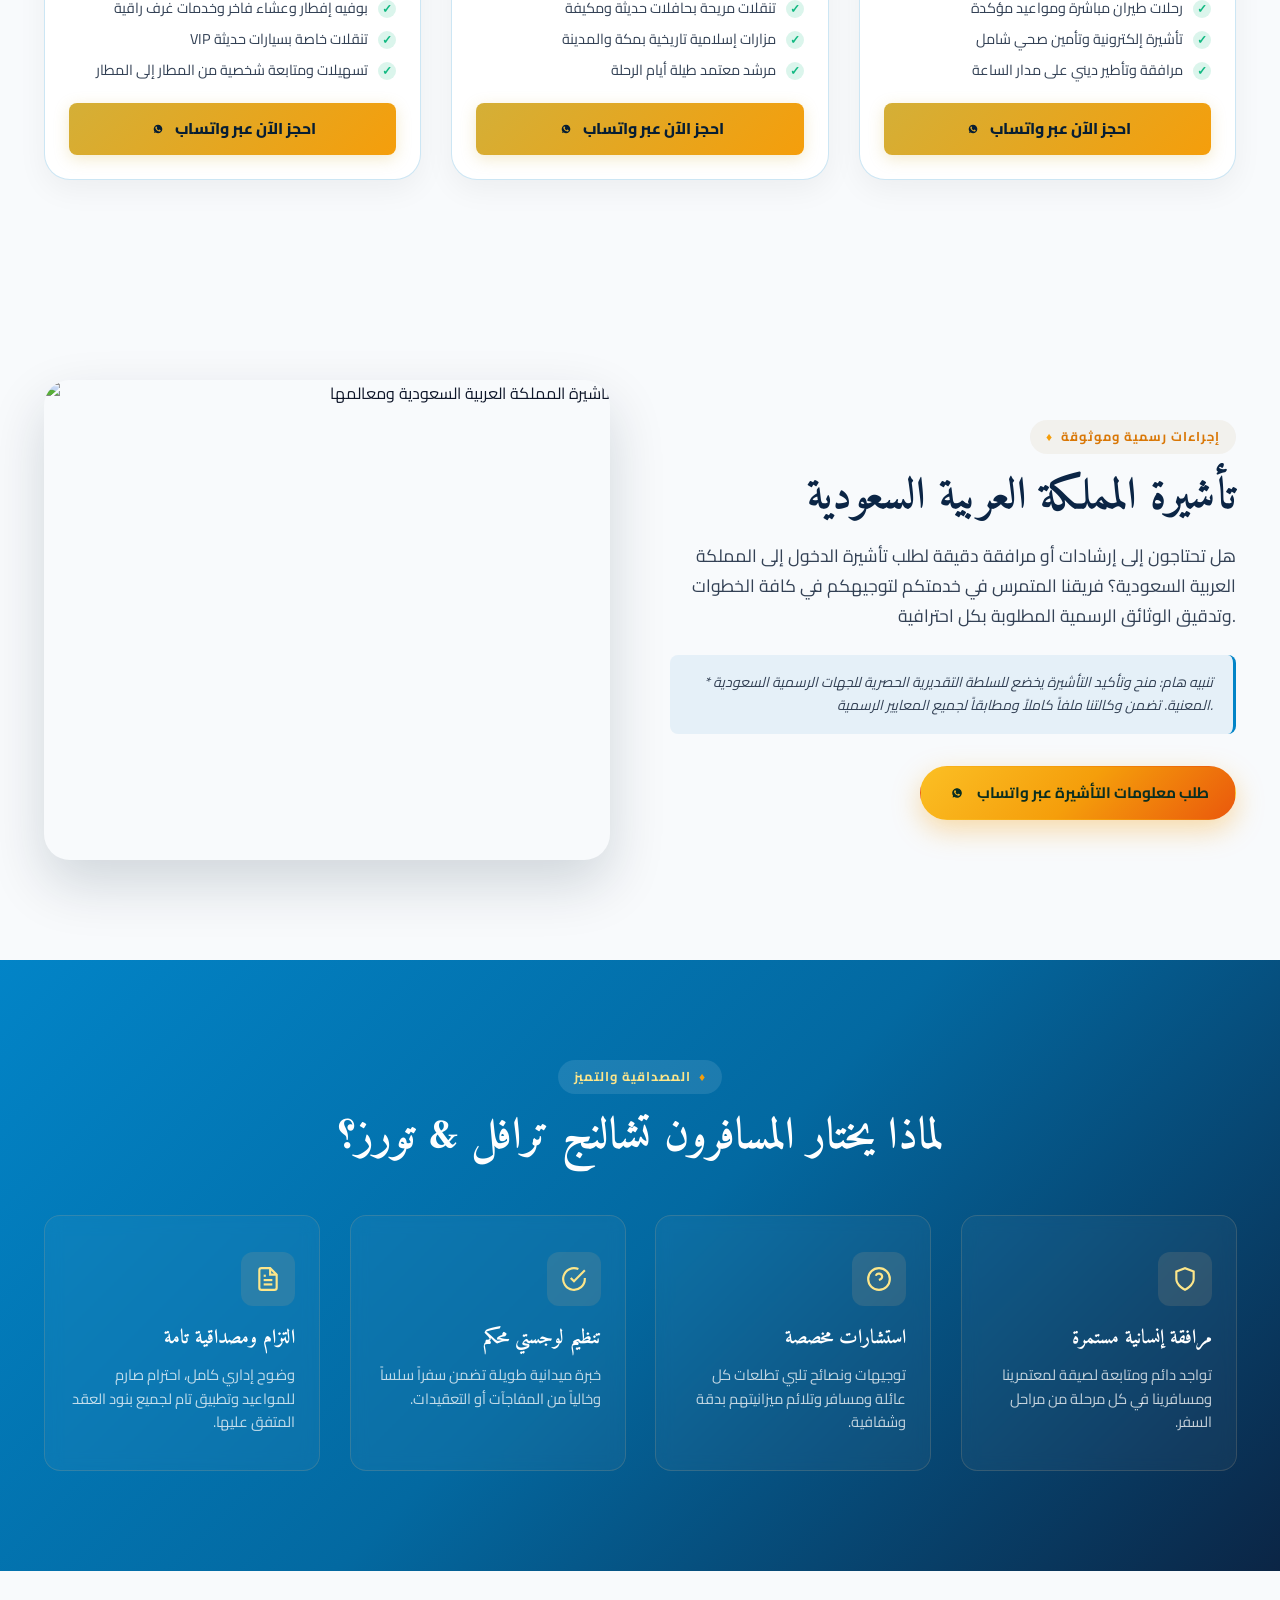
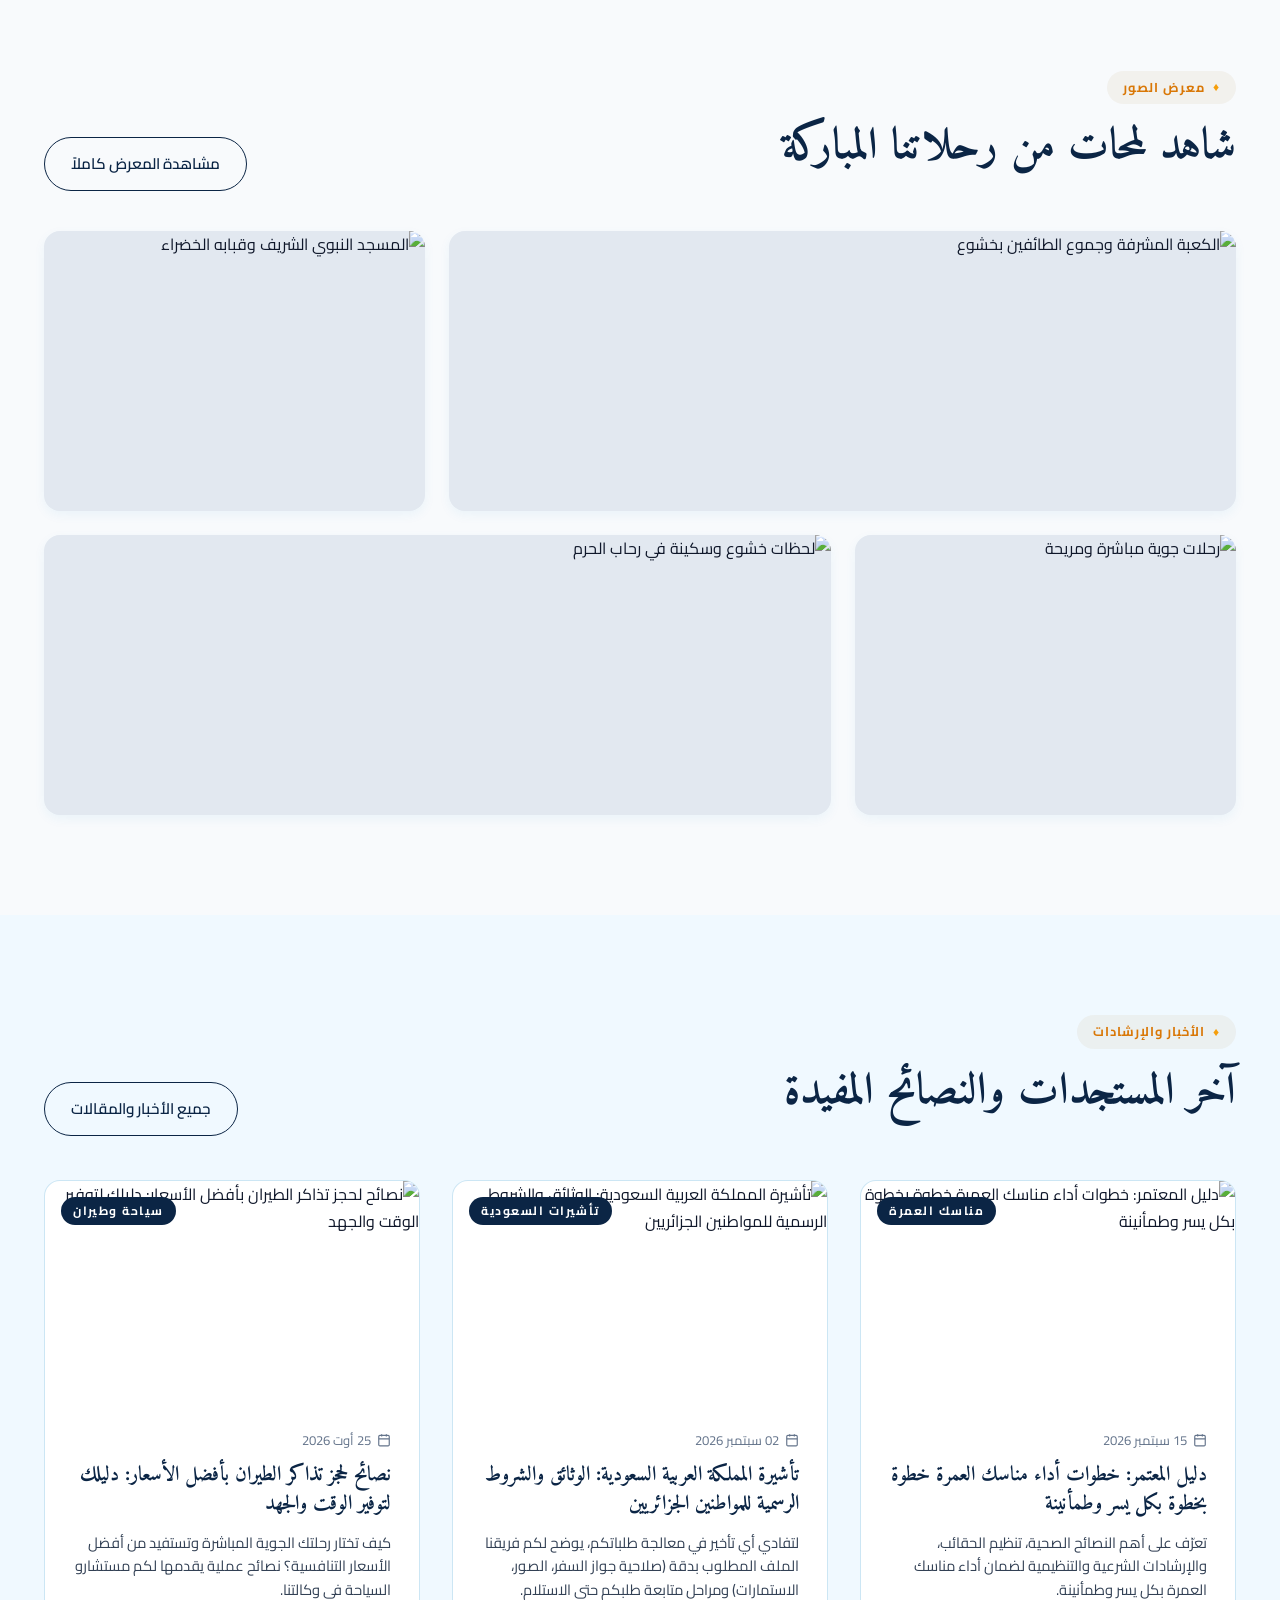
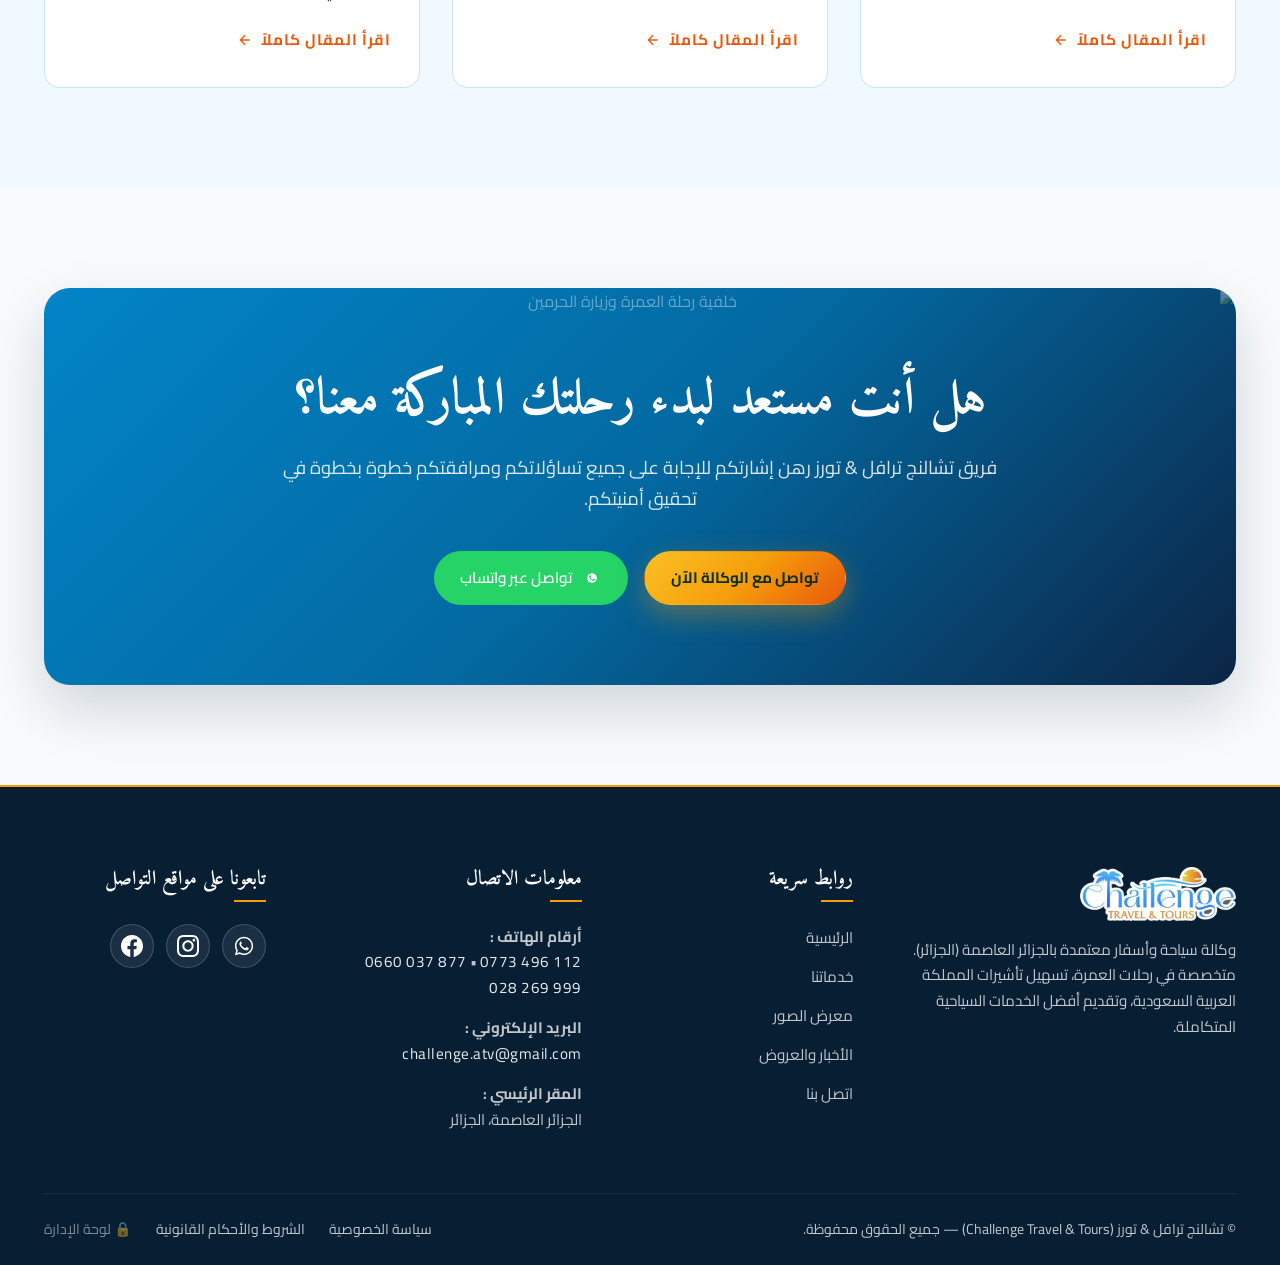
==== commit 6bc5985c: "Add full dynamic CRUD management for news and articles in admin and frontend" ====
--- a/index.html
+++ b/index.html
@@ -926,7 +926,7 @@
         <a href="actualites.html" class="btn btn-outline">جميع الأخبار والمقالات</a>
       </div>
 
-      <div class="news-grid">
+      <div class="news-grid" id="homeNewsGrid">
         <!-- Article 1 -->
         <article class="news-card">
           <div class="news-thumb-wrapper">
@@ -1099,6 +1099,6 @@
   </div>
 
   <!-- SCRIPT JS with Cache-Buster -->
-  <script src="assets/js/main.js?v=20261001_v4"></script>
+  <script src="assets/js/main.js?v=20261001_v6"></script>
 </body>
 </html>
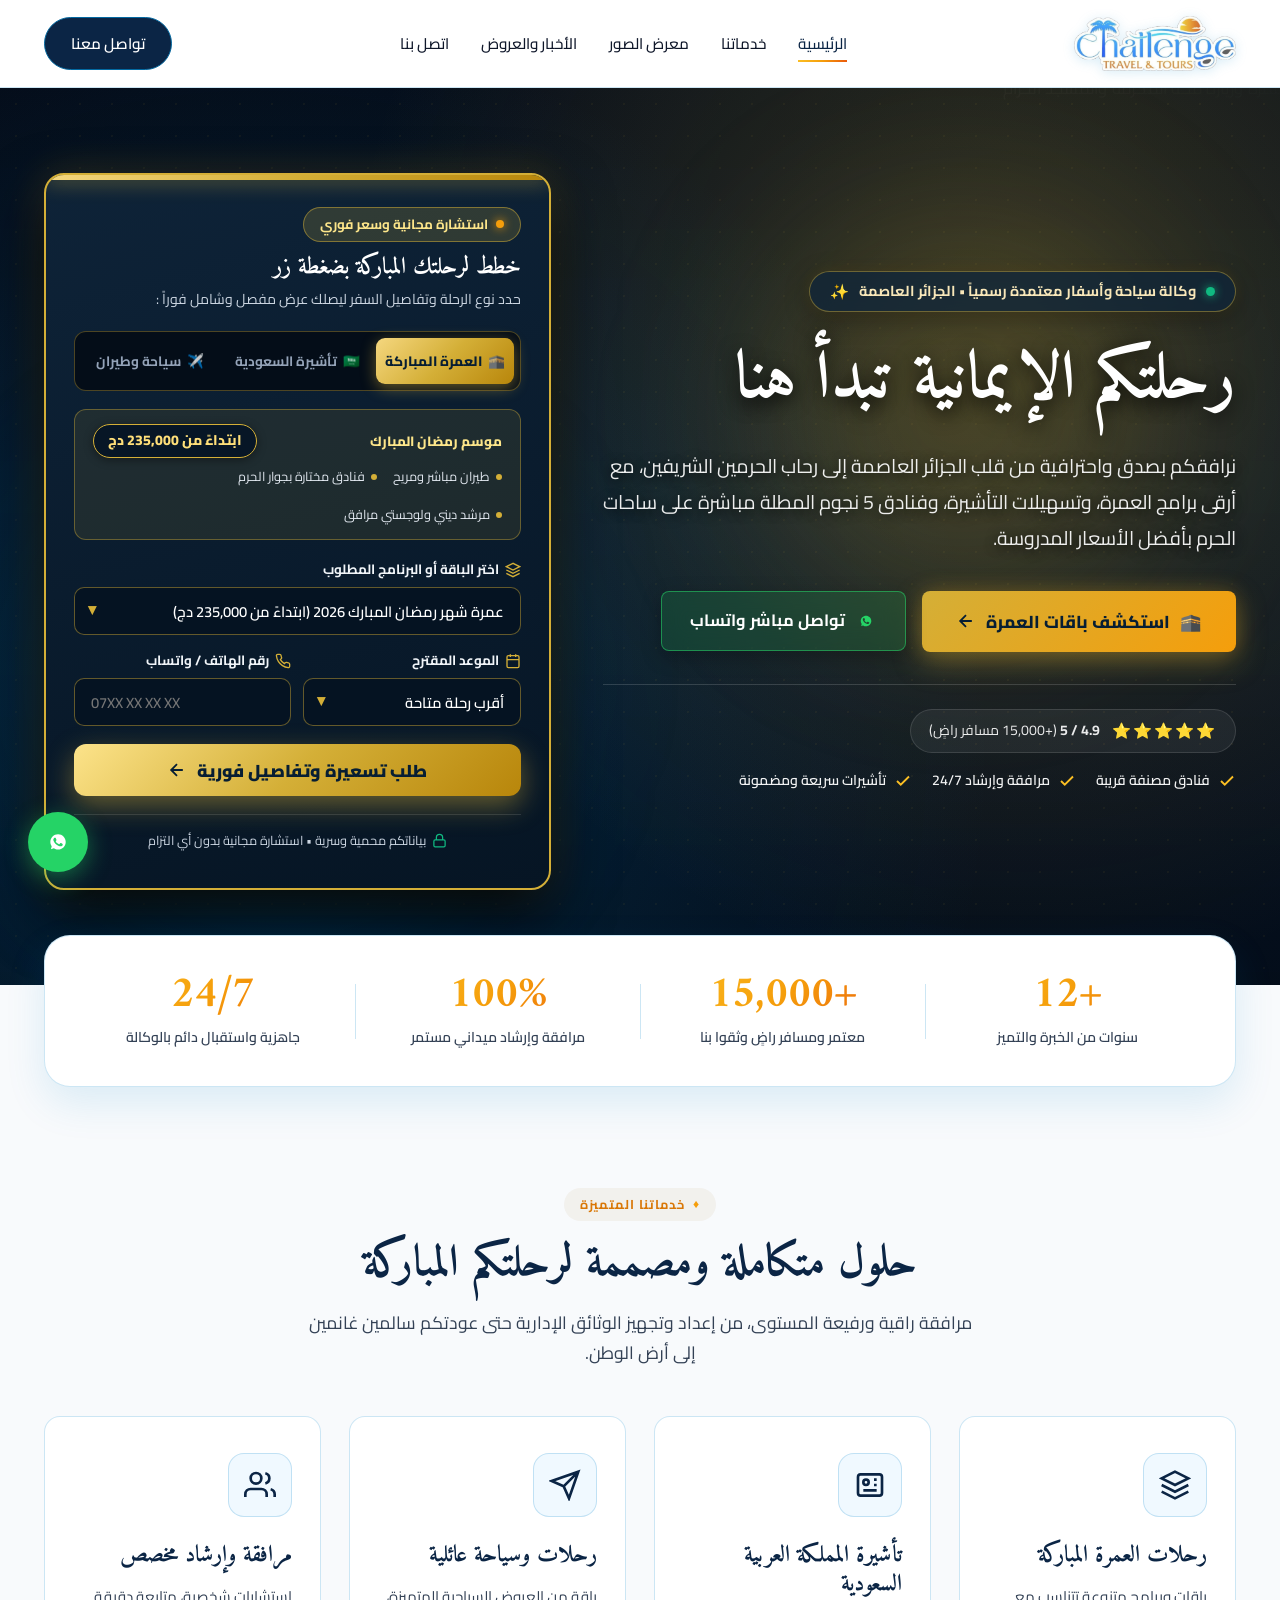
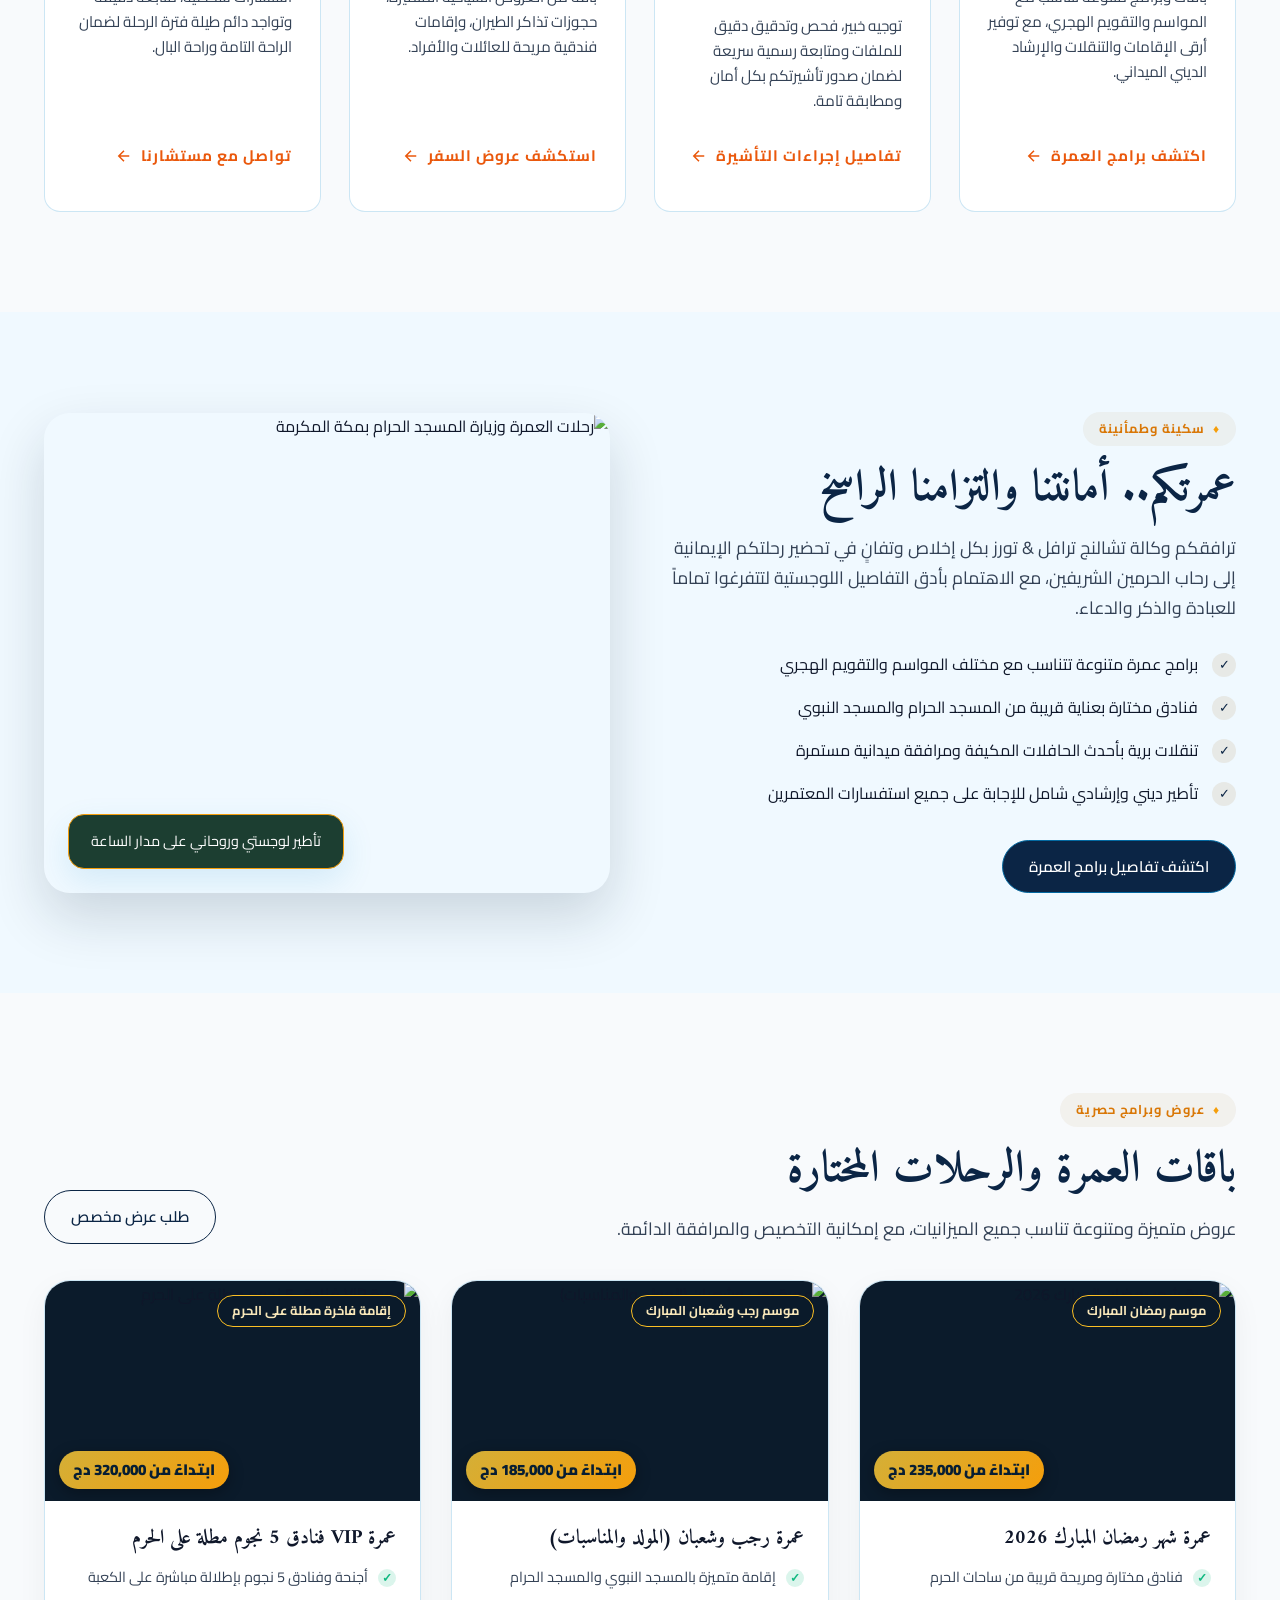
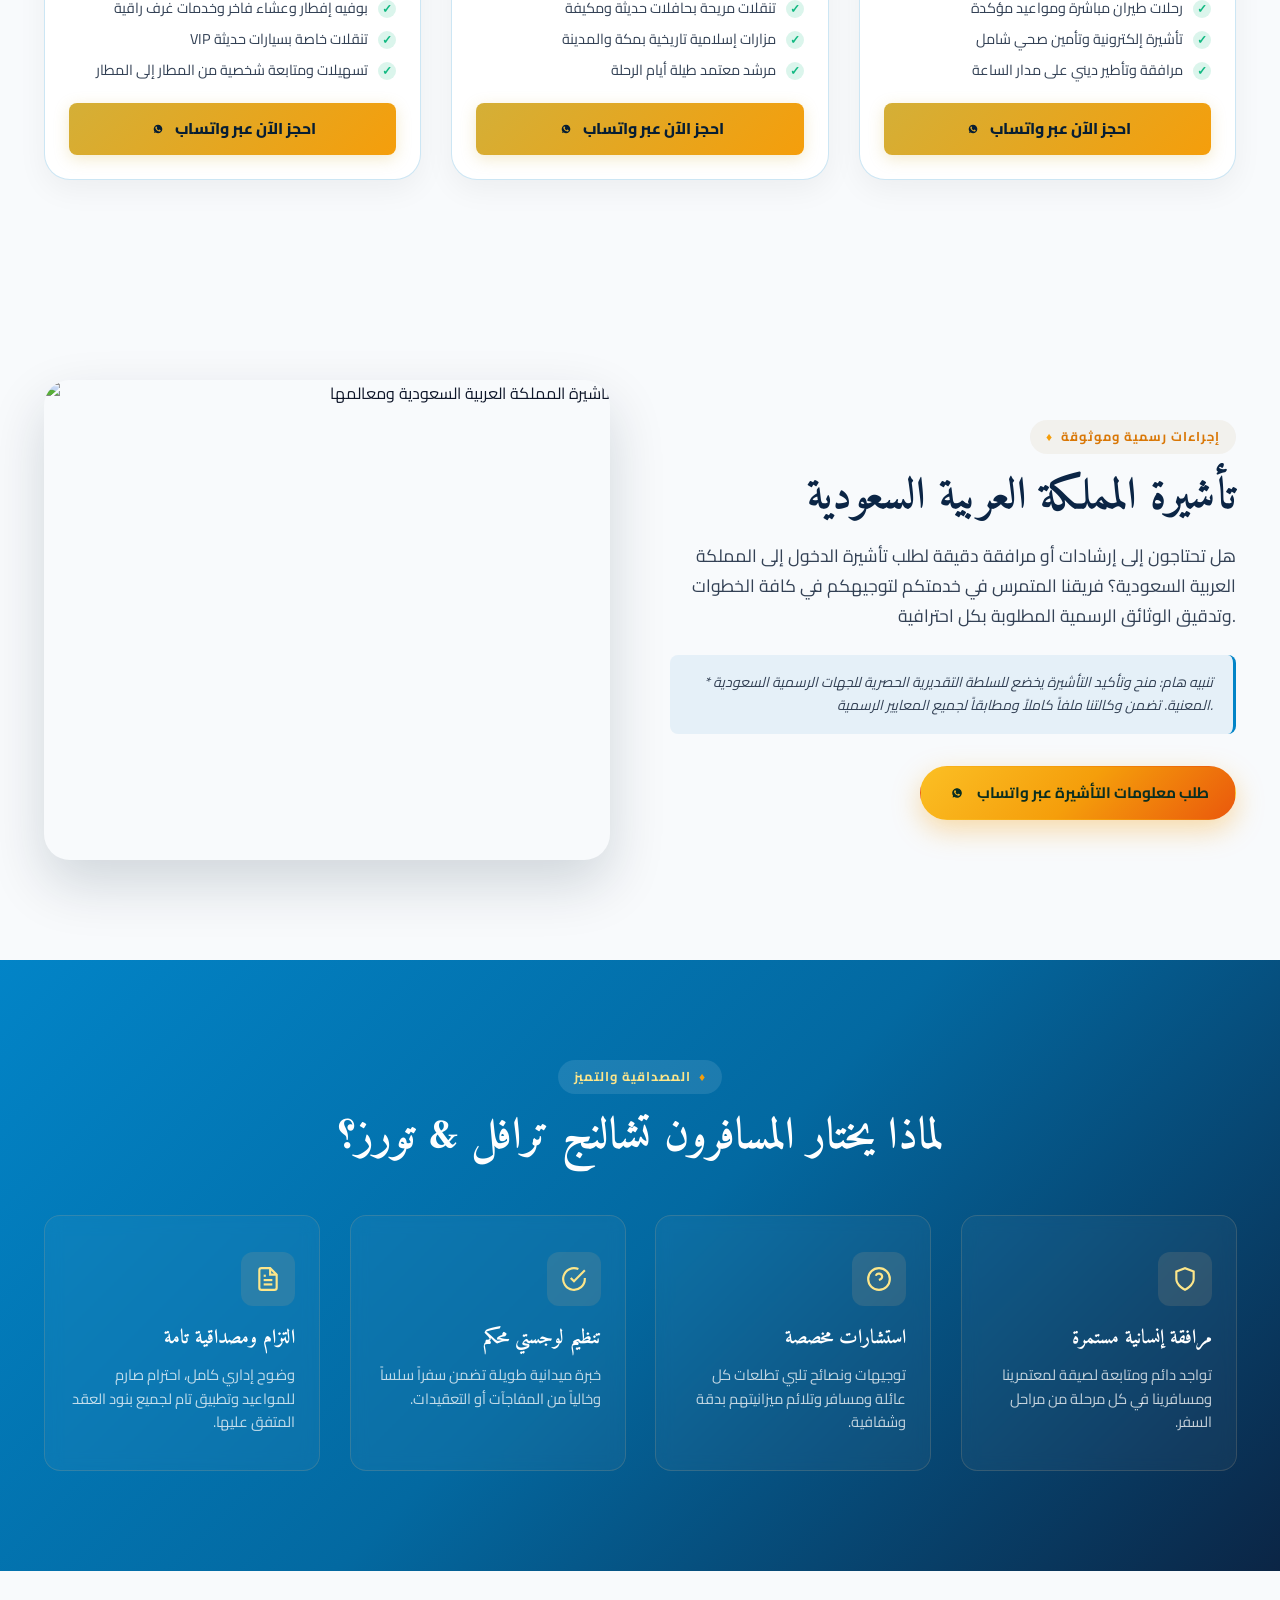
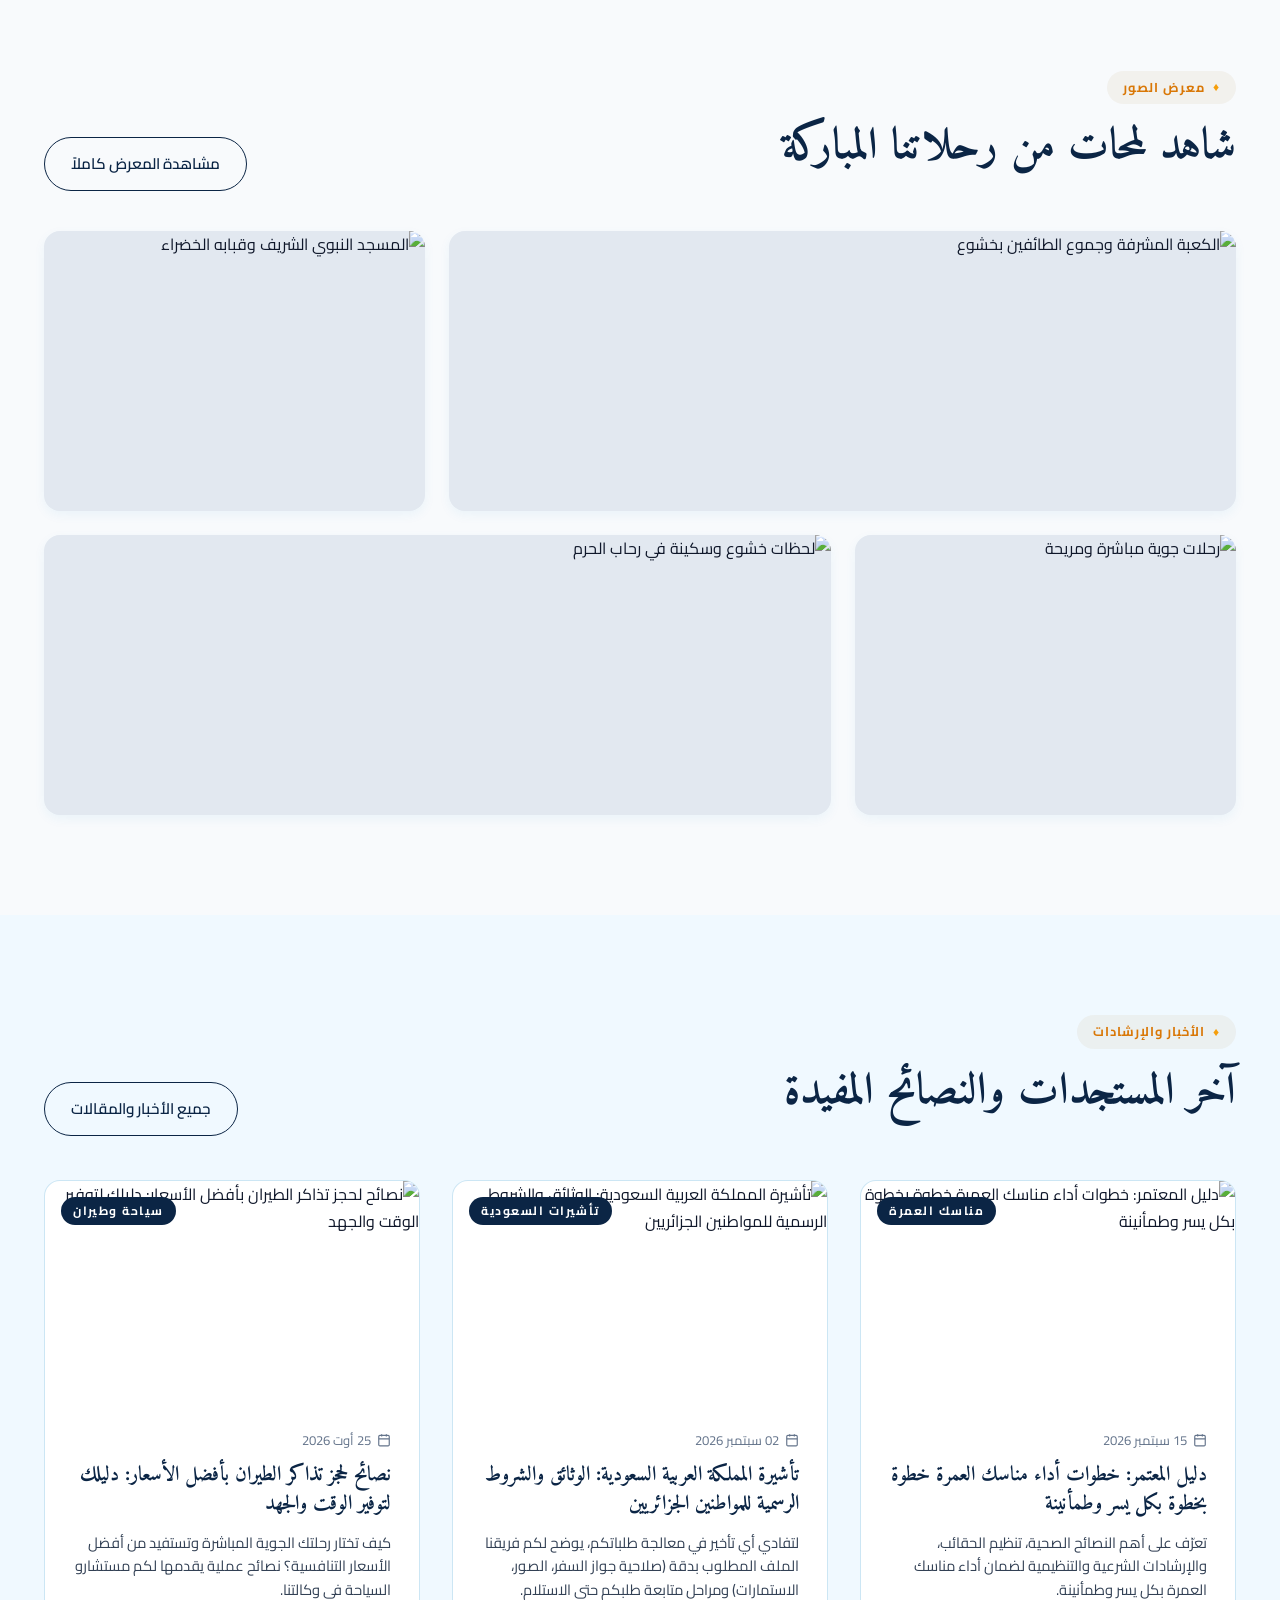
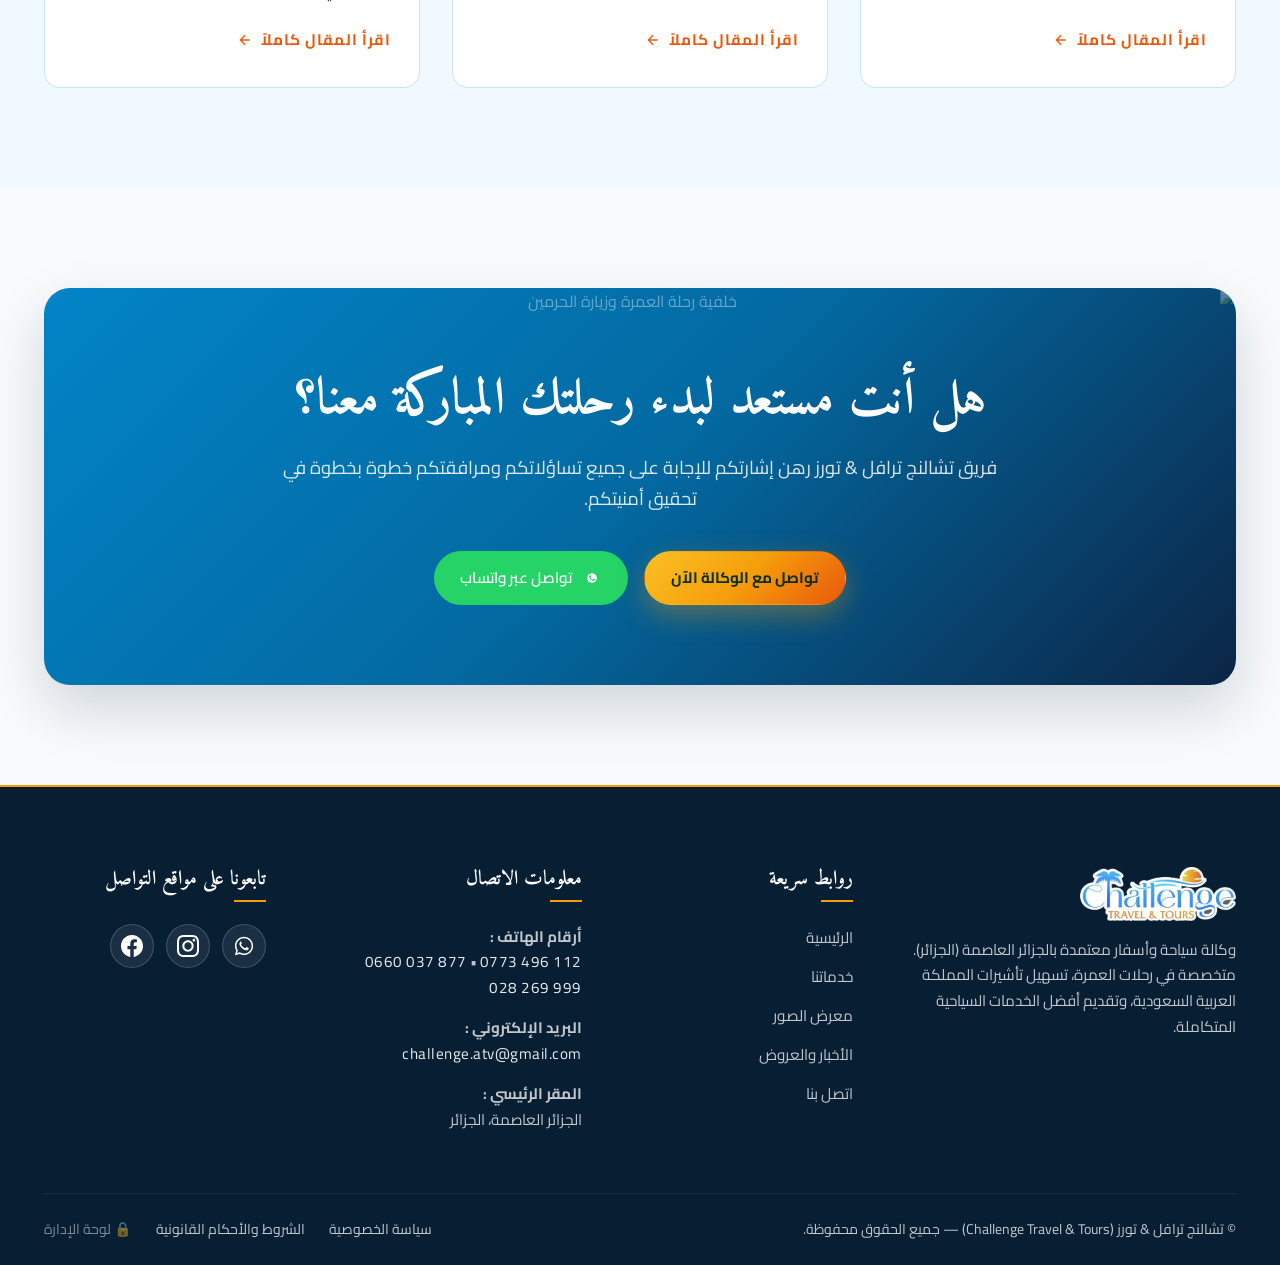
==== commit 66f083d6: "Add full dynamic Hero Planner and Calculator management in admin and frontend" ====
--- a/index.html
+++ b/index.html
@@ -519,10 +519,10 @@
             <div class="glass-card-header">
               <div class="glass-header-badge">
                 <span class="badge-radar"></span>
-                <span>استشارة مجانية وسعر فوري</span>
+                <span id="heroCardBadge">استشارة مجانية وسعر فوري</span>
               </div>
-              <h3 class="glass-card-title">خطط لرحلتك المباركة بضغطة زر</h3>
-              <p class="glass-card-desc">حدد نوع الرحلة وتفاصيل السفر ليصلك عرض مفصل وشامل فوراً :</p>
+              <h3 class="glass-card-title" id="heroCardTitle">خطط لرحلتك المباركة بضغطة زر</h3>
+              <p class="glass-card-desc" id="heroCardDesc">حدد نوع الرحلة وتفاصيل السفر ليصلك عرض مفصل وشامل فوراً :</p>
             </div>
 
             <!-- Sélecteur Segmenté (Onglets Services) -->
@@ -550,15 +550,15 @@
               <div class="preview-details-row">
                 <div class="preview-detail-item">
                   <span class="detail-dot"></span>
-                  <span>طيران مباشر ومريح</span>
+                  <span id="heroPreviewDetail1">طيران مباشر ومريح</span>
                 </div>
                 <div class="preview-detail-item">
                   <span class="detail-dot"></span>
-                  <span>فنادق مختارة بجوار الحرم</span>
+                  <span id="heroPreviewDetail2">فنادق مختارة بجوار الحرم</span>
                 </div>
                 <div class="preview-detail-item">
                   <span class="detail-dot"></span>
-                  <span>مرشد ديني ولوجستي مرافق</span>
+                  <span id="heroPreviewDetail3">مرشد ديني ولوجستي مرافق</span>
                 </div>
               </div>
             </div>
@@ -572,10 +572,7 @@
                 </label>
                 <div class="glass-select-shell">
                   <select id="heroPackageSelect" class="glass-input-select">
-                    <option value="عمرة شهر رمضان المبارك">عمرة شهر رمضان المبارك (باقات متنوعة)</option>
-                    <option value="عمرة رجب وشعبان">عمرة رجب وشعبان (المولد والمناسبات)</option>
-                    <option value="عمرة اقتصادية مباشرة">عمرة اقتصادية مباشرة ومريحة</option>
-                    <option value="عمرة VIP فنادق 5 نجوم">عمرة VIP فنادق 5 نجوم مطلة على الحرم</option>
+                    <!-- Populated dynamically via JS -->
                   </select>
                   <span class="glass-select-arrow">▼</span>
                 </div>
@@ -611,7 +608,7 @@
               <button type="button" id="heroSubmitBtn" class="btn-glass-action">
                 <span class="btn-shine"></span>
                 <span class="btn-text-content">
-                  <span>طلب تسعيرة وتفاصيل فورية</span>
+                  <span id="heroSubmitBtnText">طلب تسعيرة وتفاصيل فورية</span>
                   <svg width="20" height="20" viewBox="0 0 24 24" fill="none" stroke="currentColor" stroke-width="2.2" class="arrow-rtl"><path d="M5 12h14M12 5l7 7-7 7"/></svg>
                 </span>
               </button>
@@ -621,7 +618,7 @@
             <div class="glass-card-footer">
               <div class="footer-guarantee-badge">
                 <svg width="15" height="15" viewBox="0 0 24 24" fill="none" stroke="currentColor" stroke-width="2"><rect x="3" y="11" width="18" height="11" rx="2" ry="2"/><path d="M7 11V7a5 5 0 0 1 10 0v4"/></svg>
-                <span>بياناتكم محمية وسرية • استشارة مجانية بدون أي التزام</span>
+                <span id="heroCardFooter">بياناتكم محمية وسرية • استشارة مجانية بدون أي التزام</span>
               </div>
             </div>
 
@@ -1099,6 +1096,6 @@
   </div>
 
   <!-- SCRIPT JS with Cache-Buster -->
-  <script src="assets/js/main.js?v=20261001_v6"></script>
+  <script src="assets/js/main.js?v=20261001_v7"></script>
 </body>
 </html>
